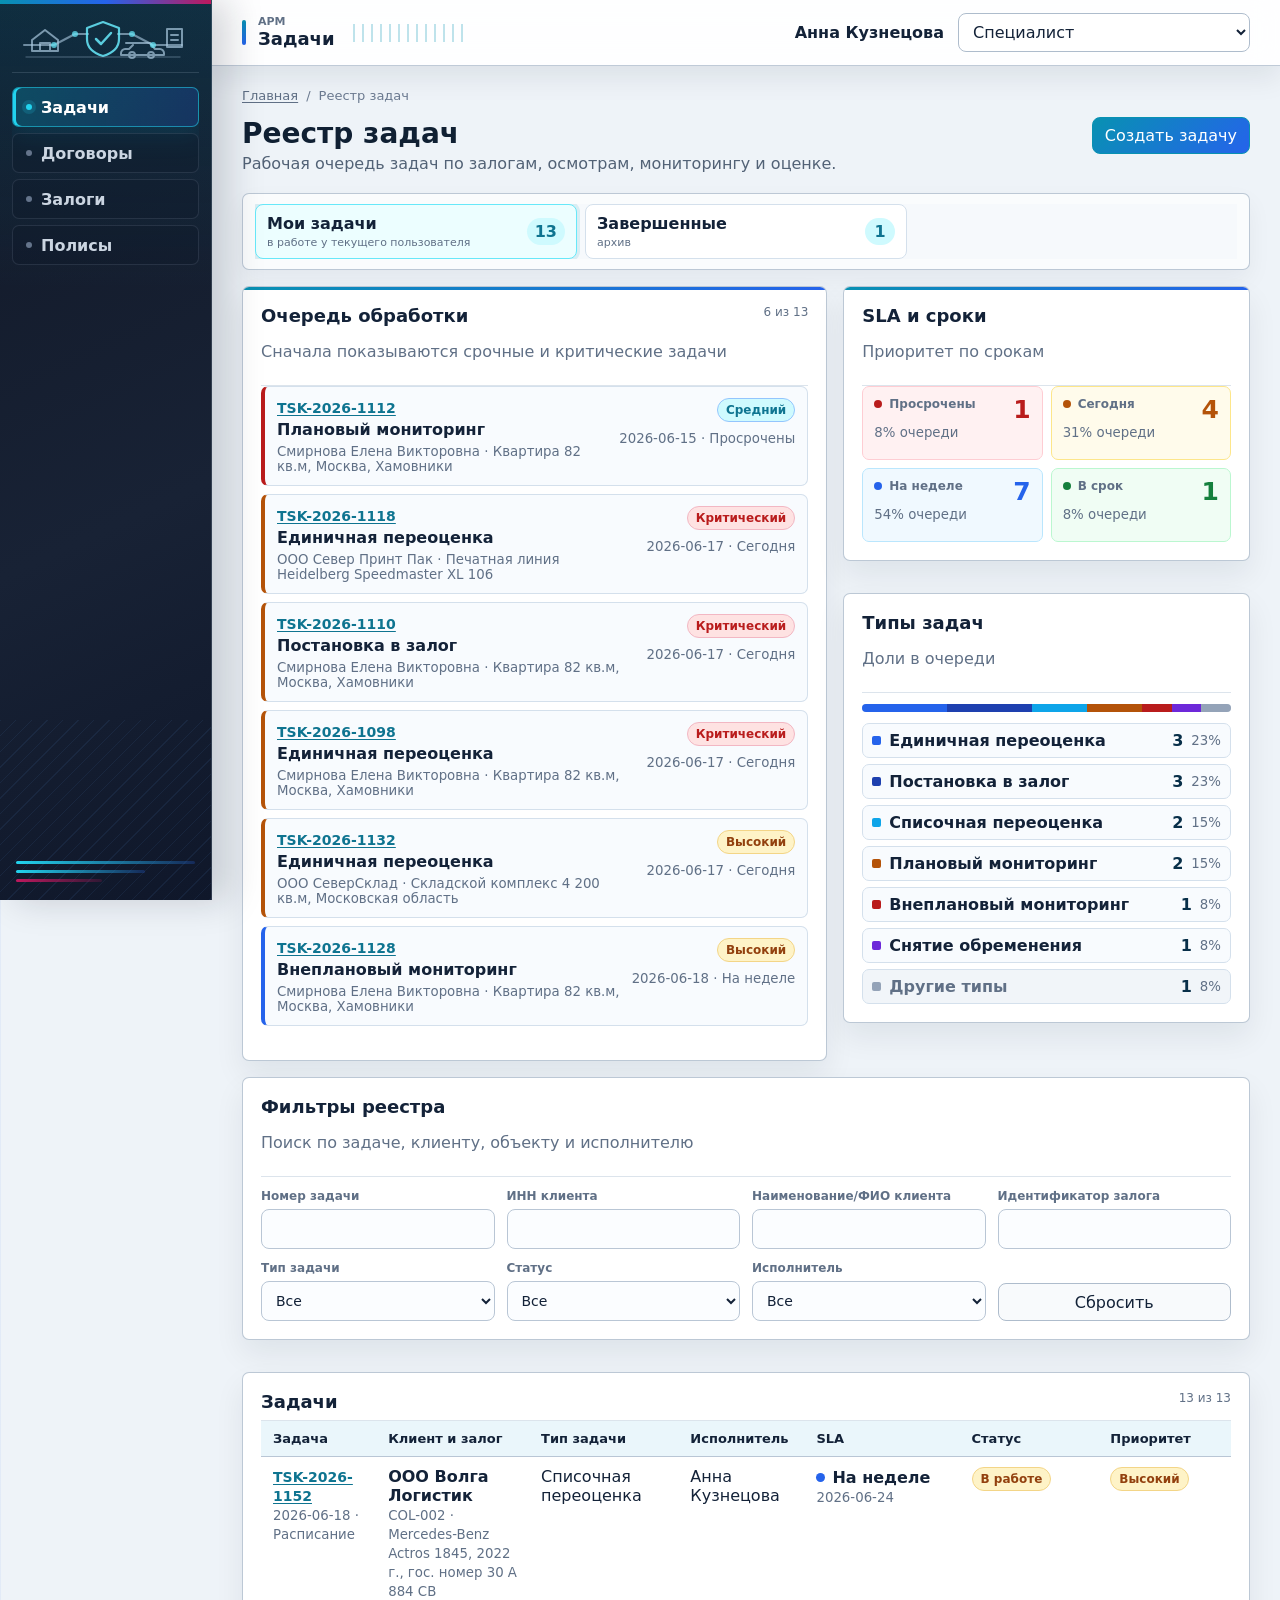
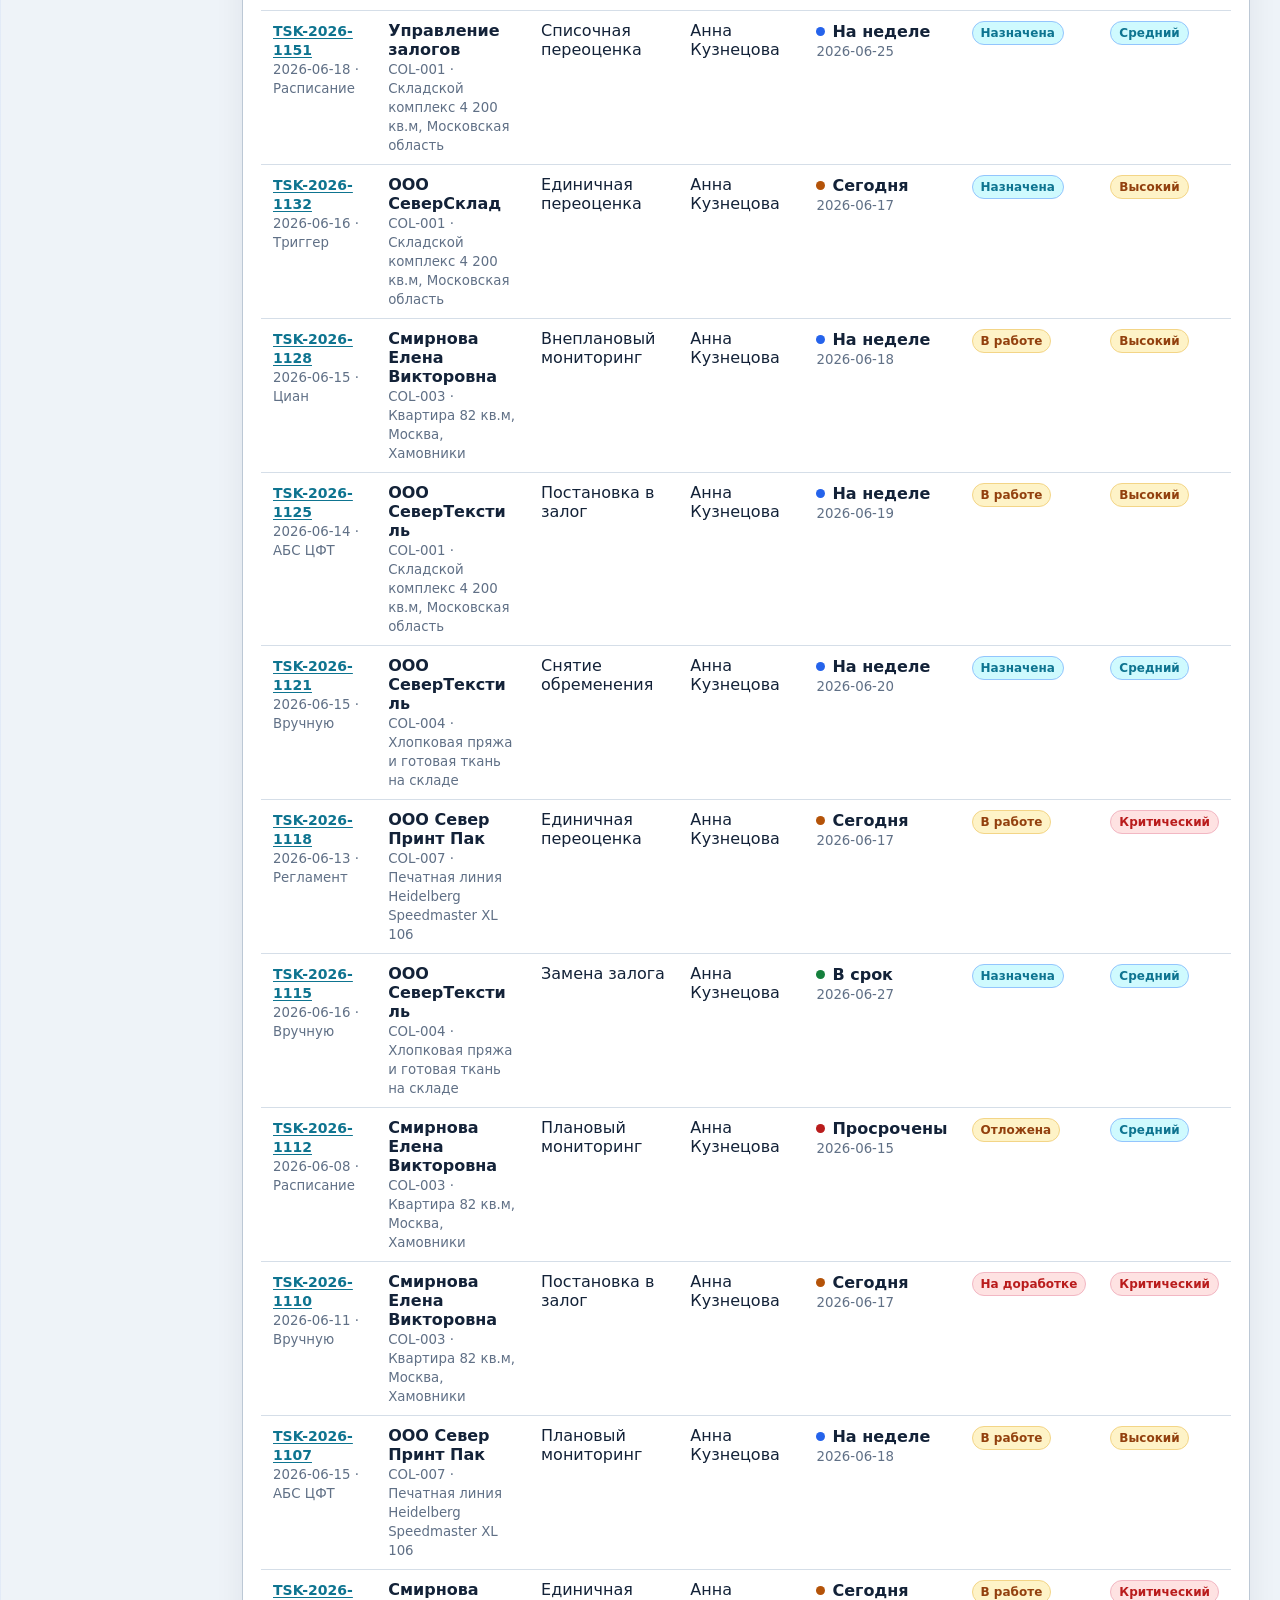
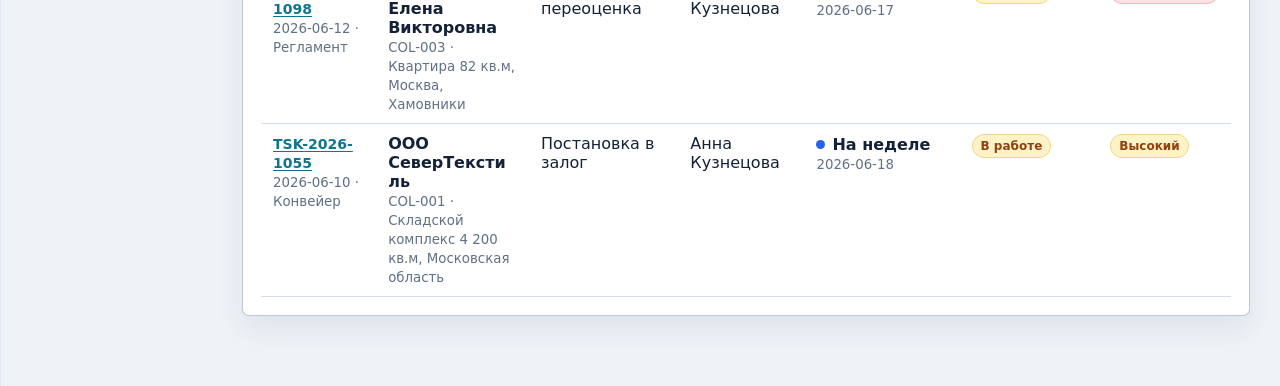
==== Залоговый_модуль/index.html @ 8f619520 "Publish pledge module R prototype" ====
<!doctype html>
<html lang="ru">
  <head>
    <meta charset="UTF-8" />
    <meta name="viewport" content="width=device-width, initial-scale=1.0" />
    <title>Залоговый модуль Р - автономный прототип</title>
    <style>
:root {
  --bg: #f4f7fb;
  --surface: #ffffff;
  --surface-soft: #f8fafc;
  --line: #d9e0e7;
  --line-strong: #b8c2cc;
  --text: #172033;
  --muted: #64748b;
  --blue: #2563eb;
  --blue-soft: #dbeafe;
  --green: #15803d;
  --green-soft: #dcfce7;
  --amber: #b45309;
  --amber-soft: #fef3c7;
  --red: #b91c1c;
  --red-soft: #fee2e2;
  --violet: #6d28d9;
  --cyan: #0ea5e9;
  --shadow: 0 10px 24px rgba(15, 23, 42, 0.08);
  font-family: Inter, ui-sans-serif, system-ui, -apple-system, BlinkMacSystemFont, "Segoe UI", sans-serif;
  color: var(--text);
  background: var(--bg);
}

* {
  box-sizing: border-box;
}

body {
  margin: 0;
  min-width: 320px;
  background: var(--bg);
}

button,
input,
select,
textarea {
  font: inherit;
}

button {
  cursor: pointer;
}

.app-shell {
  min-height: 100vh;
}

.topbar {
  position: sticky;
  top: 0;
  z-index: 20;
  display: grid;
  grid-template-columns: minmax(260px, 320px) minmax(320px, 1fr) auto;
  gap: 20px;
  align-items: center;
  min-height: 68px;
  padding: 10px 28px;
  background: var(--surface);
  border-bottom: 1px solid var(--line);
}

.brand {
  display: flex;
  gap: 12px;
  align-items: center;
  padding: 0;
  color: var(--text);
  text-align: left;
  background: transparent;
  border: 0;
}

.brand-mark {
  display: grid;
  width: 40px;
  height: 40px;
  place-items: center;
  color: #fff;
  background: linear-gradient(135deg, #1d4ed8, #2563eb);
  border-radius: 8px;
  font-weight: 800;
}

.brand strong,
.brand small {
  display: block;
}

.brand small,
.hint,
small {
  color: var(--muted);
}

.quick-search {
  display: grid;
  grid-template-columns: minmax(240px, 1fr) auto;
  gap: 8px;
}

.role-box {
  display: flex;
  gap: 10px;
  align-items: center;
  justify-content: flex-end;
}

.role-user {
  max-width: 220px;
  overflow: hidden;
  color: var(--muted);
  text-overflow: ellipsis;
  white-space: nowrap;
}

.main-nav {
  position: sticky;
  top: 68px;
  z-index: 15;
  display: flex;
  gap: 6px;
  padding: 8px 28px;
  overflow-x: auto;
  background: #eef2f6;
  border-bottom: 1px solid var(--line);
}

.main-nav button,
.tabs button,
.breadcrumbs button,
.login-links button,
.link {
  color: var(--muted);
  background: transparent;
  border: 0;
}

.main-nav button {
  min-height: 36px;
  padding: 0 14px;
  border-radius: 8px;
}

.main-nav button.active,
.tabs button.active {
  color: var(--blue);
  background: var(--blue-soft);
}

.main {
  width: min(100%, 1680px);
  margin: 0 auto;
  padding: 18px 28px 48px;
}

.breadcrumbs {
  display: flex;
  gap: 8px;
  align-items: center;
  margin-bottom: 12px;
  color: var(--muted);
  font-size: 13px;
}

.page-header {
  display: flex;
  gap: 16px;
  align-items: flex-start;
  justify-content: space-between;
  margin-bottom: 18px;
}

.page-header h1 {
  margin: 0 0 4px;
  font-size: 26px;
  letter-spacing: 0;
}

.page-header p {
  max-width: 780px;
  margin: 0;
  color: var(--muted);
}

.header-actions,
.inline-actions,
.row-actions {
  display: flex;
  flex-wrap: wrap;
  gap: 8px;
  align-items: center;
  justify-content: flex-end;
}

.btn {
  min-height: 36px;
  padding: 8px 12px;
  color: var(--text);
  background: var(--surface);
  border: 1px solid var(--line-strong);
  border-radius: 8px;
}

.btn:hover,
.main-nav button:hover,
.tabs button:hover,
button.kpi-card:hover,
.legend-list button:hover,
.bar-row:hover {
  border-color: var(--blue);
  box-shadow: 0 0 0 3px rgba(37, 99, 235, 0.12);
}

.btn-primary {
  color: #fff;
  background: var(--blue);
  border-color: var(--blue);
}

.btn-secondary {
  background: var(--surface-soft);
}

.btn-small {
  min-height: 30px;
  padding: 5px 8px;
  font-size: 13px;
}

input,
select,
textarea {
  width: 100%;
  min-height: 36px;
  padding: 8px 10px;
  color: var(--text);
  background: var(--surface);
  border: 1px solid var(--line-strong);
  border-radius: 8px;
}

textarea {
  min-height: 96px;
  resize: vertical;
}

label {
  display: grid;
  gap: 6px;
  color: var(--muted);
  font-size: 13px;
}

label input,
label select,
label textarea {
  color: var(--text);
  font-size: 14px;
}

.panel,
.login-card,
.object-hero,
.mobile-card,
.print-preview,
.error-state,
.empty-state.large,
.success-state {
  background: var(--surface);
  border: 1px solid var(--line);
  border-radius: 8px;
  box-shadow: var(--shadow);
}

.panel {
  padding: 18px;
  margin-bottom: 16px;
}

.panel h2,
.integration-card h2,
.mobile-card h1,
.print-preview h2 {
  margin: 0 0 12px;
  font-size: 18px;
  letter-spacing: 0;
}

.panel h3 {
  margin: 18px 0 10px;
}

.panel-title,
.card-head,
.modal-head {
  display: flex;
  gap: 12px;
  align-items: flex-start;
  justify-content: space-between;
}

.panel-title h2,
.card-head h2,
.modal-head h2 {
  margin: 0;
}

.tabs {
  display: flex;
  gap: 6px;
  margin-bottom: 16px;
  overflow-x: auto;
}

.tabs.wrap {
  flex-wrap: wrap;
  overflow: visible;
}

.tabs button {
  min-height: 36px;
  padding: 8px 12px;
  white-space: nowrap;
  border: 1px solid var(--line);
  border-radius: 8px;
}

.registry-tabs {
  display: grid;
  grid-template-columns: repeat(3, minmax(0, 1fr));
  gap: 10px;
  margin: 0 0 16px;
}

.registry-tabs button {
  display: grid;
  grid-template-columns: minmax(0, 1fr) auto;
  gap: 3px 10px;
  align-items: center;
  min-height: 64px;
  padding: 12px 14px;
  text-align: left;
  background: var(--surface);
}

.registry-tabs button span {
  color: var(--text);
  font-weight: 700;
}

.registry-tabs button small {
  grid-column: 1;
  overflow: hidden;
  text-overflow: ellipsis;
  white-space: nowrap;
}

.registry-tabs button strong {
  grid-row: 1 / span 2;
  grid-column: 2;
  min-width: 34px;
  padding: 4px 8px;
  color: var(--accent-dark);
  text-align: center;
  background: var(--accent-soft);
  border-radius: 999px;
}

.filter-grid,
.form-grid {
  display: grid;
  grid-template-columns: repeat(4, minmax(160px, 1fr));
  gap: 10px;
}

.kpi-grid {
  display: grid;
  grid-template-columns: repeat(5, minmax(160px, 1fr));
  gap: 12px;
  margin-bottom: 16px;
}

.kpi-card {
  display: grid;
  gap: 6px;
  min-height: 86px;
  padding: 14px;
  text-align: left;
  background: var(--surface);
  border: 1px solid var(--line);
  border-radius: 8px;
}

.kpi-card span {
  color: var(--muted);
}

.kpi-card strong {
  font-size: 20px;
  line-height: 1.2;
  overflow-wrap: anywhere;
  letter-spacing: 0;
}

.kpi-card.info {
  border-left: 4px solid var(--blue);
}

.kpi-card.warn {
  border-left: 4px solid var(--amber);
}

.kpi-card.danger {
  border-left: 4px solid var(--red);
}

.registry-kpi-grid {
  margin-bottom: 16px;
}

.registry-analytics {
  margin-bottom: 16px;
  align-items: start;
}

.registry-analytics.equal-height-analytics {
  align-items: stretch;
}

.registry-analytics.equal-height-analytics .chart-panel {
  height: 100%;
}

.kpi-card.active,
.legend-list button.active,
.bar-row.active {
  border-color: var(--accent, var(--blue));
  background: #eff6ff;
  box-shadow: 0 0 0 3px rgba(37, 99, 235, 0.12);
}

.chart-panel .panel-title {
  margin-bottom: 14px;
}

.analytics-grid,
.grid-2,
.integration-grid {
  display: grid;
  grid-template-columns: repeat(2, minmax(0, 1fr));
  gap: 16px;
}

.integration-grid {
  grid-template-columns: repeat(3, minmax(280px, 1fr));
}

.chart-panel {
  min-height: 280px;
}

.compact-bar-panel,
.compact-donut-panel {
  min-height: 216px;
}

.donut-row {
  display: grid;
  grid-template-columns: 150px 1fr;
  gap: 18px;
  align-items: center;
}

.donut {
  display: grid;
  width: 146px;
  height: 146px;
  place-items: center;
  border-radius: 50%;
}

.donut span {
  display: grid;
  width: 82px;
  height: 82px;
  place-items: center;
  background: var(--surface);
  border-radius: 50%;
  font-weight: 800;
  padding: 6px;
  text-align: center;
  font-size: 13px;
  line-height: 1.15;
}

.legend-list,
.bar-list,
.doc-list,
.check-list,
.photo-wizard,
.mobile-list {
  display: grid;
  gap: 8px;
}

.legend-list button,
.bar-row,
.doc-row,
.photo-step,
.event-line,
.comment {
  display: grid;
  grid-template-columns: auto 1fr auto;
  gap: 10px;
  align-items: center;
  padding: 10px;
  text-align: left;
  background: var(--surface-soft);
  border: 1px solid var(--line);
  border-radius: 8px;
}

.legend-list i {
  width: 10px;
  height: 10px;
  border-radius: 50%;
}

.bar-row {
  grid-template-columns: 150px 1fr 64px;
  width: 100%;
}

.compact-bar-panel .bar-list {
  gap: 5px;
}

.compact-bar-panel .bar-row {
  grid-template-columns: minmax(150px, .85fr) 1fr auto;
  min-height: 30px;
  padding: 5px 8px;
  gap: 8px;
}

.compact-bar-panel .bar-row strong {
  min-width: 112px;
  text-align: right;
  white-space: nowrap;
}

.bar-row div {
  height: 10px;
  overflow: hidden;
  background: #e2e8f0;
  border-radius: 999px;
}

.bar-row i {
  display: block;
  height: 100%;
  background: linear-gradient(90deg, var(--cyan), var(--blue));
  border-radius: 999px;
}

.compact-donut-panel .panel-title {
  margin-bottom: 10px;
}

.compact-donut-panel .donut-row {
  grid-template-columns: 112px 1fr;
  gap: 14px;
}

.compact-donut-panel .donut {
  width: 108px;
  height: 108px;
}

.compact-donut-panel .donut span {
  width: 62px;
  height: 62px;
  font-size: 12px;
}

.compact-donut-panel .legend-list {
  grid-template-columns: repeat(2, minmax(0, 1fr));
  gap: 6px;
}

.compact-donut-panel .legend-list button {
  min-height: 32px;
  padding: 6px 8px;
  gap: 6px;
}

.compact-donut-panel .legend-list span {
  min-width: 0;
  line-height: 1.15;
}

.compact-donut-panel .legend-list strong {
  white-space: nowrap;
}

.collateral-control-panel {
  min-height: 280px;
}

.collateral-control-grid {
  display: grid;
  gap: 8px;
}

.collateral-control-head,
.collateral-control-row {
  display: grid;
  grid-template-columns: minmax(154px, .95fr) minmax(128px, .8fr) minmax(224px, 1.35fr);
  gap: 10px;
  align-items: center;
}

.collateral-control-head {
  padding: 0 10px;
  color: var(--muted);
  font-size: 11px;
  font-weight: 700;
}

.collateral-control-head span {
  min-width: 0;
  overflow-wrap: anywhere;
}

.collateral-control-row {
  width: 100%;
  min-height: 56px;
  padding: 8px 10px;
  color: var(--text);
  text-align: left;
  background: var(--surface-soft);
  border: 1px solid var(--line);
  border-radius: 8px;
}

.collateral-control-row:hover,
.collateral-control-row.active {
  border-color: var(--cyan);
  box-shadow: 0 0 0 3px rgba(8, 145, 178, 0.12);
}

.collateral-control-row.active {
  background: #ecfeff;
}

.collateral-control-type,
.collateral-control-value {
  display: grid;
  min-width: 0;
  gap: 3px;
}

.collateral-control-type strong,
.collateral-control-value strong {
  overflow-wrap: anywhere;
}

.collateral-control-type small,
.collateral-control-metric small {
  color: var(--muted);
  font-size: 11px;
}

.collateral-control-signals {
  display: grid;
  min-width: 0;
  grid-template-columns: repeat(4, minmax(46px, 1fr));
  gap: 6px;
}

.collateral-control-bar {
  height: 8px;
  overflow: hidden;
  background: #e2e8f0;
  border-radius: 999px;
}

.collateral-control-bar i {
  display: block;
  height: 100%;
  background: linear-gradient(90deg, var(--cyan), var(--blue));
  border-radius: 999px;
}

.collateral-control-row.warning .collateral-control-bar i {
  background: linear-gradient(90deg, var(--amber), var(--cyan));
}

.collateral-control-row.danger .collateral-control-bar i {
  background: linear-gradient(90deg, var(--red), var(--amber));
}

.collateral-control-metric {
  display: grid;
  min-height: 38px;
  align-content: center;
  justify-items: center;
  padding: 4px;
  background: #f8fafc;
  border: 1px solid #e2e8f0;
  border-radius: 7px;
}

.collateral-control-metric strong {
  font-size: 16px;
  line-height: 1;
}

.collateral-control-metric.ok strong {
  color: var(--green);
}

.collateral-control-metric.warning {
  background: #fff7ed;
  border-color: #fed7aa;
}

.collateral-control-metric.warning strong {
  color: #b45309;
}

.collateral-control-metric.danger {
  background: #fef2f2;
  border-color: #fecaca;
}

.collateral-control-metric.danger strong {
  color: var(--red);
}

@media (max-width: 760px) {
  .collateral-control-head {
    display: none;
  }

  .collateral-control-row {
    grid-template-columns: 1fr;
  }

  .collateral-control-signals {
    grid-template-columns: repeat(2, minmax(0, 1fr));
  }
}

.table-panel {
  overflow-x: auto;
}

.table-panel:focus {
  outline: none;
}

.table-panel:focus-visible {
  box-shadow: 0 0 0 3px rgba(37, 99, 235, 0.18), var(--shadow);
}

table {
  width: 100%;
  min-width: 900px;
  border-collapse: collapse;
}

th,
td {
  padding: 10px 12px;
  text-align: left;
  vertical-align: top;
  border-bottom: 1px solid var(--line);
}

th {
  position: sticky;
  top: 0;
  z-index: 1;
  color: #334155;
  font-size: 13px;
  background: #f1f5f9;
}

tfoot td {
  font-weight: 700;
  background: #f8fafc;
}

.contract-analytics-grid {
  display: grid;
  grid-template-columns: repeat(4, minmax(0, 1fr));
  gap: 12px;
  align-items: stretch;
  margin-bottom: 16px;
}

.contract-analytics-grid .chart-panel {
  min-height: 244px;
  margin-bottom: 0;
}

.contract-analytics-grid .panel-title {
  margin-bottom: 10px;
}

.contract-analytics-grid .panel-title h2 {
  font-size: 16px;
}

.contract-analytics-grid .panel-title .hint {
  margin-top: 3px;
  font-size: 12px;
  line-height: 1.25;
}


.contract-analytics-grid .compact-donut-panel {
  display: grid;
  align-content: start;
}

.contract-analytics-grid .compact-donut-panel .donut-row {
  grid-template-columns: 1fr;
  gap: 8px;
  align-items: start;
}

.contract-analytics-grid .compact-donut-panel .donut {
  width: 116px;
  height: 116px;
  margin: 0 auto 2px;
}

.contract-analytics-grid .compact-donut-panel .donut span {
  width: 70px;
  height: 70px;
  padding: 4px;
  font-size: 18px;
  line-height: 1;
}

.contract-analytics-grid .compact-donut-panel .legend-list {
  grid-template-columns: 1fr;
  gap: 5px;
}

.contract-analytics-grid .compact-donut-panel .legend-list button {
  grid-template-columns: 12px minmax(0, 1fr) auto;
  min-height: 30px;
  padding: 5px 7px;
}

.contract-analytics-grid .compact-donut-panel .legend-list span {
  overflow-wrap: anywhere;
  font-size: 12px;
  line-height: 1.15;
}

.contract-analytics-grid .compact-donut-panel .legend-list strong {
  min-width: 18px;
  text-align: right;
  font-size: 12px;
}

.contract-ltv-panel {
  display: grid;
  align-content: start;
}

.ltv-risk-list {
  display: grid;
  gap: 7px;
}

.ltv-risk-row {
  display: grid;
  grid-template-columns: minmax(120px, 1fr) minmax(80px, .85fr) auto;
  gap: 8px;
  align-items: center;
  width: 100%;
  min-height: 36px;
  padding: 7px 8px;
  color: var(--text);
  text-align: left;
  background: #f8fafc;
  border: 1px solid var(--line);
  border-radius: 8px;
}

.ltv-risk-row:hover,
.ltv-risk-row.active {
  border-color: var(--blue);
  box-shadow: 0 0 0 3px rgba(37, 99, 235, 0.12);
}

.ltv-risk-row.active {
  background: #eff6ff;
}

.ltv-risk-row span {
  min-width: 0;
  font-size: 12px;
  font-weight: 700;
  line-height: 1.2;
}

.ltv-risk-row div {
  height: 8px;
  overflow: hidden;
  background: #e2e8f0;
  border-radius: 999px;
}

.ltv-risk-row i {
  display: block;
  height: 100%;
  border-radius: 999px;
}

.ltv-risk-row strong {
  min-width: 24px;
  text-align: right;
}

@media (max-width: 1320px) {
  .contract-analytics-grid {
    grid-template-columns: repeat(2, minmax(0, 1fr));
  }
}

@media (max-width: 760px) {
  .contract-analytics-grid {
    grid-template-columns: 1fr;
  }
}

.contracts-table {
  min-width: 1320px;
  table-layout: fixed;
}

.contracts-table th,
.contracts-table td {
  padding: 8px 9px;
  font-size: 13px;
}

.contracts-table th:nth-child(1),
.contracts-table td:nth-child(1) {
  width: 108px;
}

.contracts-table th:nth-child(2),
.contracts-table td:nth-child(2) {
  width: 130px;
}

.contracts-table th:nth-child(3),
.contracts-table td:nth-child(3) {
  width: 106px;
}

.contracts-table th:nth-child(4),
.contracts-table td:nth-child(4) {
  width: 150px;
}

.contracts-table th:nth-child(8),
.contracts-table td:nth-child(8),
.contracts-table th:nth-child(10),
.contracts-table td:nth-child(10) {
  width: 92px;
}

.contracts-table th:nth-child(9),
.contracts-table td:nth-child(9),
.contracts-table th:nth-child(11),
.contracts-table td:nth-child(11),
.contracts-table th:nth-child(12),
.contracts-table td:nth-child(12) {
  width: 108px;
}

.contracts-table tfoot td {
  background: #eff6ff;
  border-top: 2px solid var(--blue);
}

.contracts-total-row td {
  vertical-align: middle;
}

.contracts-total-note {
  display: inline-flex;
  padding: 6px 10px;
  color: #2563eb;
  background: var(--blue-soft);
  border-radius: 8px;
}

.sort-head {
  padding: 0;
  color: #334155;
  background: transparent;
  border: 0;
  font-weight: 700;
}

.link {
  padding: 0;
  color: var(--blue);
  text-align: left;
  text-decoration: underline;
  text-underline-offset: 2px;
}

.registry-object-link {
  font-size: 14px;
  font-weight: 800;
}

.badge {
  display: inline-flex;
  align-items: center;
  min-height: 24px;
  padding: 3px 8px;
  border: 1px solid transparent;
  border-radius: 999px;
  font-size: 12px;
  font-weight: 700;
  white-space: nowrap;
}

.badge-ok {
  color: var(--green);
  background: var(--green-soft);
  border-color: #86efac;
}

.badge-warn {
  color: var(--amber);
  background: var(--amber-soft);
  border-color: #facc15;
}

.badge-danger {
  color: var(--red);
  background: var(--red-soft);
  border-color: #fca5a5;
}

.badge-info {
  color: var(--blue);
  background: var(--blue-soft);
  border-color: #93c5fd;
}

.badge-neutral {
  color: #475569;
  background: #e2e8f0;
  border-color: #cbd5e1;
}

.object-hero {
  display: grid;
  grid-template-columns: minmax(320px, 1fr) minmax(360px, 0.9fr);
  gap: 18px;
  align-items: center;
  padding: 18px;
  margin-bottom: 16px;
}

.object-hero h2 {
  margin: 4px 0 8px;
  font-size: 22px;
  letter-spacing: 0;
}

.object-hero p {
  margin: 0;
  color: var(--muted);
}

.eyebrow {
  color: var(--muted);
  font-size: 12px;
  font-weight: 800;
  letter-spacing: 0.04em;
  text-transform: uppercase;
}

.hero-metrics {
  display: grid;
  grid-template-columns: repeat(3, minmax(0, 1fr));
  gap: 10px;
}

.hero-metrics div,
.score-card {
  display: grid;
  gap: 4px;
  padding: 12px;
  background: var(--surface-soft);
  border: 1px solid var(--line);
  border-radius: 8px;
}

.hero-metrics span,
.score-card span {
  color: var(--muted);
  font-size: 12px;
}

.hero-metrics strong,
.score-card strong {
  font-size: 17px;
}

.task-main-info-panel .panel-title {
  margin-bottom: 10px;
}

.task-card-compact {
  display: grid;
  gap: 12px;
}

.task-card-compact .panel {
  padding: 12px;
  margin-bottom: 0;
}

.task-card-compact .panel h2 {
  margin-bottom: 8px;
  font-size: 17px;
}

.task-card-compact .panel-title {
  gap: 10px;
}

.task-card-compact .info-grid {
  gap: 8px;
}

.task-card-compact .info-grid div {
  min-height: 44px;
  padding: 8px 9px;
}

.task-detail-layout {
  display: grid;
  grid-template-columns: minmax(0, 1fr) minmax(330px, 360px);
  gap: 12px;
  align-items: start;
}

.task-card-revaluation .task-detail-layout,
.task-card-inspection .task-detail-layout {
  grid-template-columns: minmax(0, 1fr) minmax(330px, 360px);
}

.task-detail-main,
.task-detail-sidebar {
  display: grid;
  gap: 10px;
  align-content: start;
}

.task-detail-sidebar {
  padding: 10px;
  background: #f1f5f9;
  border: 1px solid #d6e1ec;
  border-radius: 10px;
}

.task-detail-main > section,
.task-detail-sidebar > section {
  min-width: 0;
}

.task-detail-main .grid-2,
.task-detail-main .monitoring-task-layout,
.task-detail-main .revaluation-layout {
  gap: 10px;
  margin-bottom: 0;
}

.task-detail-main .grid-2 > .panel,
.task-detail-main .monitoring-task-layout .panel,
.task-detail-main .revaluation-layout .panel {
  margin-bottom: 0;
}

.task-detail-main .task-collateral-description .info-grid {
  grid-template-columns: repeat(3, minmax(0, 1fr));
}

.task-detail-sidebar .info-grid {
  grid-template-columns: 1fr;
}

.task-detail-sidebar .panel {
  background: #fff;
  border-color: #d6e1ec;
  box-shadow: none;
}

.task-card-revaluation .task-detail-sidebar .panel,
.task-card-inspection .task-detail-sidebar .panel {
  padding: 12px;
}

.task-card-revaluation .task-detail-sidebar .info-grid,
.task-card-inspection .task-detail-sidebar .info-grid {
  gap: 8px;
}

.task-card-revaluation .task-detail-sidebar .info-grid div,
.task-card-inspection .task-detail-sidebar .info-grid div {
  min-height: 48px;
  padding: 8px 9px;
}

.task-main-metrics {
  grid-template-columns: repeat(6, minmax(120px, 1fr));
  gap: 7px;
}

.task-main-info-panel .hero-metrics div {
  min-height: 54px;
  padding: 8px 9px;
}

.task-main-result {
  margin: 8px 0 0;
  color: var(--muted);
  line-height: 1.45;
}

.task-specific-form {
  display: grid;
  gap: 10px;
}

.task-two-columns {
  display: grid;
  grid-template-columns: repeat(2, minmax(0, 1fr));
  gap: 14px;
  align-items: start;
}

.inspection-task-grid {
  display: grid;
  grid-template-columns: 1fr;
  gap: 10px;
  align-items: start;
}

.inspection-primary-column,
.inspection-secondary-column {
  display: grid;
  gap: 10px;
  min-width: 0;
  align-content: start;
}

.revaluation-columns {
  display: grid;
  grid-template-columns: 1fr;
  gap: 10px;
  align-items: start;
}

.revaluation-column {
  display: grid;
  gap: 10px;
  min-width: 0;
  align-content: start;
}

.revaluation-column .collateral-tab-view {
  gap: 12px;
}

.revaluation-column .tab-summary-card {
  grid-template-columns: 1fr;
}

.revaluation-column .external-summary-meta {
  min-width: 0;
  grid-template-columns: repeat(2, minmax(0, 1fr));
}

.task-form-panel {
  min-width: 0;
}

.task-form-grid {
  display: grid;
  grid-template-columns: repeat(3, minmax(150px, 1fr));
  gap: 8px;
}

.task-form-grid.compact {
  grid-template-columns: repeat(3, minmax(150px, 1fr));
}

.task-field {
  min-width: 0;
  color: var(--muted);
  font-size: 12px;
  font-weight: 600;
}

.task-field.wide {
  grid-column: 1 / -1;
}

.task-field.full-span {
  grid-column: 1 / -1;
}

.task-field input,
.task-field select,
.task-field textarea {
  margin-top: 4px;
  font-size: 13px;
}

.task-field textarea {
  min-height: 86px;
}

.inspection-checklist-grid,
.risk-factor-grid {
  display: grid;
  grid-template-columns: 1fr;
  gap: 12px;
}

.inspection-checklist-group,
.risk-factor-group {
  display: grid;
  gap: 8px;
  padding: 12px;
  background: #f8fafc;
  border: 1px solid #d9e0e7;
  border-radius: 8px;
}

.inspection-checklist-group h3,
.risk-factor-group h3 {
  margin: 0;
  color: var(--text);
  font-size: 14px;
}

.inspection-factor-group-head {
  display: flex;
  gap: 10px;
  align-items: flex-start;
  justify-content: space-between;
}

.inspection-factor-group-head div {
  display: grid;
  min-width: 72px;
  padding: 6px 8px;
  text-align: right;
  background: #eff6ff;
  border: 1px solid #bfdbfe;
  border-radius: 7px;
}

.inspection-factor-group-head .risk-group-metrics {
  display: flex;
  gap: 8px;
  min-width: 0;
  padding: 0;
  background: transparent;
  border: 0;
}

.inspection-factor-group-head .risk-group-metrics div {
  min-width: 78px;
}

.inspection-factor-group-head span {
  color: var(--muted);
  font-size: 11px;
  font-weight: 650;
}

.inspection-factor-group-head strong {
  color: var(--accent-dark);
  font-size: 16px;
}

.inspection-checklist-items,
.risk-factor-items {
  display: grid;
  grid-template-columns: repeat(2, minmax(0, 1fr));
  gap: 8px;
}

.inspection-check-row {
  display: grid;
  grid-template-columns: minmax(0, 1fr) 74px;
  grid-template-areas:
    "factor score"
    "control control";
  gap: 8px;
  align-items: start;
  min-width: 0;
  padding: 8px;
  background: #ffffff;
  border: 1px solid #d9e0e7;
  border-radius: 8px;
}

.inspection-check-row span {
  color: var(--text);
  font-size: 13px;
  font-weight: 650;
}

.inspection-check-row select,
.inspection-check-row input {
  grid-area: control;
  width: 100%;
  min-width: 0;
  min-height: 34px;
  font-size: 13px;
}

.inspection-factor-name {
  grid-area: factor;
  display: grid;
  gap: 2px;
  min-width: 0;
}

.inspection-factor-name strong {
  color: var(--text);
  font-size: 13px;
  line-height: 1.25;
}

.inspection-factor-name span {
  color: var(--muted);
  font-size: 10px;
  font-weight: 700;
}

.inspection-factor-score {
  grid-area: score;
  display: grid;
  gap: 1px;
  justify-items: end;
  padding: 6px 7px;
  background: #f8fafc;
  border: 1px solid #d9e0e7;
  border-radius: 7px;
}

.inspection-factor-score strong {
  color: var(--accent-dark);
  font-size: 16px;
  line-height: 1;
}

.inspection-factor-score span {
  color: var(--muted);
  font-size: 10px;
  font-weight: 650;
}

.method-table-wrap {
  margin-top: 10px;
  overflow-x: auto;
  border: 1px solid var(--line);
  border-radius: 8px;
}

.method-table {
  width: 100%;
  min-width: 0;
  table-layout: fixed;
}

.method-table th:first-child,
.method-table td:first-child {
  width: 150px;
  background: #f8fafc;
  font-weight: 700;
}

.method-table input {
  min-width: 0;
  min-height: 34px;
  font-size: 13px;
}

.risk-assessment-panel .panel-title,
.valuation-value-panel .panel-title {
  align-items: flex-start;
}

.risk-factor-group label {
  display: grid;
  gap: 5px;
  color: var(--muted);
  font-size: 12px;
  font-weight: 650;
}

.risk-factor-group select {
  font-size: 13px;
}

.valuation-risk-summary {
  display: grid;
  grid-template-columns: repeat(3, minmax(160px, 1fr));
  gap: 10px;
  margin-bottom: 12px;
}

.valuation-risk-summary div {
  min-height: 58px;
  padding: 10px 12px;
  background: #f8fafc;
  border: 1px solid #d9e0e7;
  border-radius: 8px;
}

.valuation-risk-summary span {
  display: block;
  margin-bottom: 5px;
  color: var(--muted);
  font-size: 12px;
}

.valuation-risk-summary strong {
  color: var(--text);
  font-size: 15px;
}

.valuation-formula-grid {
  display: grid;
  grid-template-columns: repeat(3, minmax(160px, 1fr));
  gap: 10px;
  margin-bottom: 12px;
}

.valuation-formula-grid div {
  min-height: 64px;
  padding: 10px 12px;
  background: #fffaf0;
  border: 1px solid #f3d587;
  border-radius: 8px;
}

.valuation-formula-grid span {
  display: block;
  margin-bottom: 5px;
  color: var(--muted);
  font-size: 12px;
}

.valuation-formula-grid strong {
  color: var(--text);
  font-size: 16px;
}

.info-grid {
  display: grid;
  grid-template-columns: repeat(2, minmax(0, 1fr));
  gap: 10px;
  margin: 0;
}

.info-grid div {
  min-height: 58px;
  padding: 10px;
  background: var(--surface-soft);
  border: 1px solid var(--line);
  border-radius: 8px;
}

.info-grid dt {
  margin-bottom: 4px;
  color: var(--muted);
  font-size: 12px;
}

.info-grid dd {
  margin: 0;
  overflow-wrap: anywhere;
  font-weight: 650;
}

.risk-panel {
  display: grid;
  grid-template-columns: repeat(4, minmax(140px, 1fr));
  gap: 10px;
  margin-bottom: 12px;
}

.risk-item {
  display: grid;
  min-height: 76px;
  padding: 10px;
  text-align: left;
  background: var(--surface-soft);
  border: 1px solid var(--line);
  border-radius: 8px;
}

.risk-item.ok {
  border-left: 4px solid var(--green);
}

.risk-item.warn {
  border-left: 4px solid var(--amber);
}

.risk-item.critical {
  border-left: 4px solid var(--red);
}

.doc-row {
  grid-template-columns: minmax(220px, 1fr) auto auto;
}

.doc-row span,
.event-line small,
.comment span,
.photo-step span {
  display: block;
  color: var(--muted);
  font-size: 12px;
}

.photo-grid {
  display: grid;
  grid-template-columns: repeat(4, minmax(100px, 1fr));
  gap: 8px;
  margin-top: 12px;
}

.photo-tile {
  display: grid;
  min-height: 90px;
  align-content: center;
  gap: 6px;
  padding: 12px;
  background: #eef2f6;
  border: 1px dashed var(--line-strong);
  border-radius: 8px;
}

.photo-tile.done {
  background: var(--green-soft);
  border-style: solid;
}

.collateral-photo-panel {
  min-width: 0;
}

.collateral-photo-list {
  display: grid;
  gap: 8px;
}

.collateral-photo-row {
  display: grid;
  grid-template-columns: 42px minmax(0, 1fr) auto;
  gap: 10px;
  align-items: center;
  padding: 10px;
  background: var(--surface-soft);
  border: 1px solid var(--line);
  border-radius: 8px;
}

.collateral-photo-row.done {
  background: var(--green-soft);
  border-color: rgba(21, 128, 61, 0.35);
}

.collateral-photo-row.missing {
  border-style: dashed;
}

.collateral-photo-row span {
  display: block;
  margin-top: 2px;
  color: var(--muted);
  font-size: 12px;
}

.photo-shot-icon {
  display: grid;
  width: 34px;
  height: 34px;
  place-items: center;
  color: var(--muted);
  background: #fff;
  border: 1px solid var(--line);
  border-radius: 8px;
  font-size: 11px;
  font-weight: 800;
}

.collateral-photo-row.done .photo-shot-icon {
  color: var(--green);
  border-color: rgba(21, 128, 61, 0.45);
}

.collateral-photo-actions {
  display: flex;
  gap: 8px;
  align-items: center;
  justify-content: flex-end;
}

.mobile-inspection-results-panel {
  min-width: 0;
}

.mobile-inspection-results {
  display: grid;
  gap: 10px;
}

.mobile-result-card {
  display: grid;
  gap: 10px;
  padding: 12px;
  background: #f8fafc;
  border: 1px solid #d9e0e7;
  border-radius: 8px;
}

.mobile-result-head {
  display: grid;
  grid-template-columns: minmax(0, 1fr) auto;
  gap: 12px;
  align-items: start;
}

.mobile-result-head strong,
.mobile-result-head span {
  display: block;
}

.mobile-result-head span {
  margin-top: 3px;
  color: var(--muted);
  font-size: 12px;
}

.mobile-result-meta {
  display: grid;
  grid-template-columns: repeat(3, minmax(0, 1fr));
  gap: 8px;
}

.mobile-result-meta div {
  min-width: 0;
  padding: 8px;
  background: #fff;
  border: 1px solid var(--line);
  border-radius: 8px;
}

.mobile-result-meta span,
.mobile-photo-chip {
  color: var(--muted);
  font-size: 12px;
}

.mobile-result-meta strong {
  display: block;
  margin-top: 3px;
  overflow-wrap: anywhere;
}

.mobile-result-photos {
  display: flex;
  flex-wrap: wrap;
  gap: 6px;
}

.mobile-photo-chip {
  padding: 5px 8px;
  background: #fff;
  border: 1px dashed var(--line-strong);
  border-radius: 999px;
}

.mobile-photo-chip.done {
  color: var(--green);
  background: var(--green-soft);
  border-style: solid;
  border-color: rgba(21, 128, 61, 0.35);
}

.file-button {
  cursor: pointer;
}

.file-button input {
  display: none;
}

.check-list label {
  display: flex;
  flex-direction: row;
  gap: 8px;
  align-items: center;
  padding: 10px;
  color: var(--text);
  background: var(--surface-soft);
  border: 1px solid var(--line);
  border-radius: 8px;
}

.check-list input {
  width: 18px;
  min-height: 18px;
}

.timeline {
  display: flex;
  flex-wrap: wrap;
  gap: 8px;
  margin-bottom: 14px;
}

.timeline span {
  padding: 8px 10px;
  background: var(--blue-soft);
  border: 1px solid #93c5fd;
  border-radius: 999px;
  color: var(--blue);
  font-weight: 700;
}

.stepper {
  display: flex;
  flex-wrap: wrap;
  gap: 8px;
  margin-bottom: 16px;
}

.stepper span {
  padding: 8px 10px;
  background: var(--surface);
  border: 1px solid var(--line);
  border-radius: 8px;
}

.stepper .done {
  color: var(--green);
  background: var(--green-soft);
}

.stepper .active {
  color: var(--blue);
  background: var(--blue-soft);
}

.integration-card {
  display: grid;
  gap: 12px;
  padding: 18px;
  background: var(--surface);
  border: 1px solid var(--line);
  border-radius: 8px;
  box-shadow: var(--shadow);
}

.modal-backdrop {
  position: fixed;
  inset: 0;
  z-index: 50;
  display: grid;
  place-items: center;
  padding: 20px;
  background: rgba(15, 23, 42, 0.42);
}

.modal {
  width: min(520px, 100%);
  max-height: 86vh;
  padding: 18px;
  overflow: auto;
  background: var(--surface);
  border-radius: 8px;
  box-shadow: 0 24px 80px rgba(15, 23, 42, 0.24);
}

.modal.wide {
  width: min(920px, 100%);
}

.toast-stack {
  position: fixed;
  right: 22px;
  bottom: 22px;
  z-index: 60;
  display: grid;
  gap: 10px;
  width: min(360px, calc(100vw - 32px));
}

.toast {
  display: grid;
  gap: 4px;
  padding: 12px 14px;
  background: var(--surface);
  border: 1px solid var(--line);
  border-left: 4px solid var(--green);
  border-radius: 8px;
  box-shadow: var(--shadow);
}

.toast.warn {
  border-left-color: var(--amber);
}

.toast.danger {
  border-left-color: var(--red);
}

.toast span {
  color: var(--muted);
  font-size: 13px;
}

.empty-state,
.error-state,
.success-state {
  display: grid;
  place-items: center;
  gap: 8px;
  min-height: 190px;
  padding: 28px;
  text-align: center;
}

.empty-state h2,
.empty-state h1,
.error-state h2,
.success-state h1 {
  margin: 0;
}

.empty-state p,
.error-state p,
.success-state p {
  max-width: 620px;
  margin: 0;
  color: var(--muted);
}

.skeleton-grid {
  display: grid;
  grid-template-columns: repeat(3, 1fr);
  gap: 12px;
}

.skeleton {
  min-height: 110px;
  overflow: hidden;
  background: linear-gradient(90deg, #e2e8f0, #f8fafc, #e2e8f0);
  background-size: 200% 100%;
  border-radius: 8px;
  animation: shimmer 1.2s infinite;
}

.skeleton.wide {
  grid-column: 1 / -1;
  min-height: 340px;
}

@keyframes shimmer {
  0% { background-position: 200% 0; }
  100% { background-position: -200% 0; }
}

.login-card {
  display: grid;
  gap: 14px;
  width: min(520px, 100%);
  margin: 80px auto;
  padding: 24px;
}

.login-card h1 {
  margin: 4px 0 8px;
}

.login-links {
  display: flex;
  gap: 12px;
  justify-content: space-between;
}

.upload-zone {
  border-style: dashed;
}

.print-preview {
  min-height: 520px;
  padding: 28px;
  background: #fff;
}

.preview-box {
  display: grid;
  min-height: 220px;
  place-items: center;
  margin-top: 24px;
  color: var(--muted);
  background: var(--surface-soft);
  border: 1px dashed var(--line-strong);
  border-radius: 8px;
}

.mobile-main {
  display: grid;
  min-height: calc(100vh - 68px);
  place-items: start center;
  padding: 18px;
}

.mobile-app-shell {
  display: grid;
  grid-template-rows: auto minmax(0, 1fr);
  height: 100vh;
  min-height: 100vh;
  max-height: 100vh;
  overflow: hidden;
  background:
    radial-gradient(circle at 50% 18%, rgba(14, 116, 144, 0.14), transparent 34%),
    linear-gradient(180deg, #e8eef5 0%, #dfe7ef 100%);
}

.mobile-prototype-toolbar {
  position: fixed;
  top: 14px;
  right: 16px;
  z-index: 60;
  display: flex;
  justify-content: flex-end;
  max-width: calc(100vw - 32px);
  padding: 0;
}

.mobile-prototype-toolbar .role-box {
  width: min(390px, calc(100vw - 32px));
  box-sizing: border-box;
  padding: 8px;
  background: rgba(255, 255, 255, 0.78);
  border: 1px solid rgba(174, 188, 204, 0.82);
  border-radius: 12px;
  box-shadow: 0 12px 28px rgba(17, 24, 39, 0.10);
  backdrop-filter: blur(10px);
  justify-content: flex-end;
}

.mobile-prototype-toolbar .role-box select {
  min-width: 170px;
}

@media (max-width: 520px) {
  .mobile-prototype-toolbar {
    top: 10px;
    right: 10px;
    max-width: calc(100vw - 20px);
  }

  .mobile-prototype-toolbar .role-box {
    width: auto;
    max-width: calc(100vw - 20px);
  }

  .mobile-prototype-toolbar .role-user {
    display: none;
  }

  .mobile-prototype-toolbar .role-box select {
    width: min(250px, calc(100vw - 38px));
    min-width: 0;
  }
}

.mobile-app-shell .mobile-main {
  width: 100%;
  min-height: 0;
  overflow: hidden;
  padding: 86px 16px 22px;
  place-items: center;
  box-sizing: border-box;
}

.mobile-app-shell .mobile-wrap {
  width: min(390px, calc(100vw - 32px), calc((100vh - 128px) * 390 / 844));
  height: min(844px, calc(100vh - 128px), calc((100vw - 32px) * 844 / 390));
  min-height: 0;
  max-width: 390px;
  max-height: calc(100vh - 128px);
  aspect-ratio: 390 / 844;
  overflow-y: auto;
  box-sizing: border-box;
}

.mobile-wrap {
  width: min(430px, 100%);
  min-height: 720px;
  overflow: hidden;
  background: #0f172a;
  border: 10px solid #111827;
  border-radius: 28px;
  box-shadow: 0 20px 60px rgba(15, 23, 42, 0.28);
}

.mobile-header {
  display: flex;
  gap: 10px;
  align-items: center;
  justify-content: space-between;
  padding: 14px;
  color: #fff;
  background: #1f2937;
}

.mobile-app-shell .mobile-header h1 {
  margin: 0;
  font-size: 26px;
  line-height: 1.15;
  white-space: nowrap;
}

.mobile-header button {
  color: #fff;
  background: transparent;
  border: 0;
}

.mobile-list,
.mobile-card.detail,
.photo-wizard,
.mobile-actions {
  margin: 12px;
}

.mobile-card {
  display: grid;
  gap: 8px;
  width: calc(100% - 24px);
  margin: 12px;
  padding: 14px;
  color: var(--text);
  text-align: left;
}

.mobile-card.detail {
  width: auto;
}

.mobile-card p {
  margin: 0;
  color: var(--muted);
}

.mobile-card-meta {
  display: flex;
  gap: 8px;
  align-items: center;
  justify-content: space-between;
}

.mobile-card-meta span {
  min-width: 0;
  overflow: hidden;
  color: var(--muted);
  font-size: 12px;
  text-overflow: ellipsis;
  white-space: nowrap;
}

.mobile-card .info-grid {
  grid-template-columns: 1fr;
}

.mobile-actions {
  display: grid;
  gap: 8px;
}

.photo-step {
  grid-template-columns: 1fr auto;
}

.photo-step.done {
  background: var(--green-soft);
}

.mobile-photo-context {
  display: grid;
  gap: 6px;
  padding: 12px;
  background: var(--surface-soft);
  border: 1px solid var(--line);
  border-radius: 8px;
}

.mobile-photo-context p {
  margin: 0;
  color: var(--muted);
}

.mobile-stage {
  display: grid;
  width: 100%;
  min-height: 0;
  place-items: center;
}

.mobile-app-shell .mobile-wrap {
  position: relative;
  display: flex;
  width: min(390px, calc(100vw - 32px), calc((100vh - 128px) * 390 / 844));
  height: min(844px, calc(100vh - 128px), calc((100vw - 32px) * 844 / 390));
  min-height: 0;
  max-width: 390px;
  max-height: calc(100vh - 128px);
  padding: 12px;
  overflow: hidden;
  aspect-ratio: 390 / 844;
  background: #0b1220;
  border: 1px solid rgba(255, 255, 255, 0.16);
  border-radius: 42px;
  box-shadow: 0 28px 70px rgba(15, 23, 42, 0.34), inset 0 0 0 6px #111827;
}

.phone-speaker {
  position: absolute;
  top: 10px;
  left: 50%;
  z-index: 4;
  width: 76px;
  height: 5px;
  background: rgba(226, 232, 240, 0.38);
  border-radius: 999px;
  transform: translateX(-50%);
}

.phone-home-indicator {
  flex: 0 0 auto;
  width: 108px;
  height: 4px;
  margin: 8px auto 0;
  background: rgba(15, 23, 42, 0.34);
  border-radius: 999px;
}

.mobile-screen {
  display: flex;
  flex: 1;
  flex-direction: column;
  min-width: 0;
  overflow: hidden;
  background: #f4f7fb;
  border-radius: 30px;
}

.mobile-content {
  flex: 1;
  min-height: 0;
  padding: 12px;
  overflow-y: auto;
}

.mobile-app-shell .mobile-header {
  display: flex;
  flex: 0 0 auto;
  gap: 10px;
  align-items: center;
  justify-content: space-between;
  padding: 22px 16px 14px;
  color: #f8fafc;
  background: linear-gradient(145deg, #111827, #1f2937);
}

.mobile-app-shell .mobile-header h1 {
  margin: 0;
  color: inherit;
  font-size: 18px;
  line-height: 1.15;
  white-space: normal;
}

.mobile-header .mobile-muted {
  color: #cbd5e1;
  font-size: 12px;
}

.mobile-list,
.mobile-actions,
.photo-wizard {
  display: grid;
  gap: 10px;
  margin: 0;
}

.mobile-card {
  display: grid;
  gap: 10px;
  width: 100%;
  margin: 0;
  padding: 13px;
  color: var(--text);
  text-align: left;
  background: #fff;
  border: 1px solid var(--line);
  border-radius: 14px;
  box-shadow: 0 10px 26px rgba(15, 23, 42, 0.07);
}

.mobile-card.detail {
  width: auto;
}

.mobile-card h2 {
  margin: 0;
  font-size: 15px;
  line-height: 1.25;
}

.mobile-card p {
  margin: 0;
  color: var(--muted);
  font-size: 12px;
  line-height: 1.35;
}

.mobile-card-top,
.mobile-section-head {
  display: flex;
  gap: 8px;
  align-items: flex-start;
  justify-content: space-between;
}

.mobile-kicker {
  display: block;
  margin-bottom: 4px;
  color: var(--muted);
  font-size: 10px;
  font-weight: 800;
  letter-spacing: 0.04em;
  text-transform: uppercase;
}

.mobile-card-grid {
  display: grid;
  grid-template-columns: 1fr 1fr;
  gap: 8px;
}

.mobile-card-grid div {
  min-width: 0;
  padding: 8px;
  background: var(--surface-soft);
  border: 1px solid var(--line);
  border-radius: 10px;
}

.mobile-card-grid .wide {
  grid-column: 1 / -1;
}

.mobile-card-grid span {
  display: block;
  margin-bottom: 3px;
  color: var(--muted);
  font-size: 10px;
  font-weight: 700;
  text-transform: uppercase;
}

.mobile-card-grid strong {
  display: block;
  overflow-wrap: anywhere;
  font-size: 12px;
  line-height: 1.25;
}

.mobile-contact-card {
  display: grid;
  gap: 9px;
  margin-bottom: 10px;
  padding: 14px;
  color: #f8fafc;
  background: linear-gradient(145deg, #0f172a, #075985);
  border: 1px solid rgba(255, 255, 255, 0.18);
  border-radius: 16px;
  box-shadow: 0 14px 30px rgba(15, 23, 42, 0.16);
}

.mobile-contact-card .mobile-kicker {
  color: rgba(248, 250, 252, 0.72);
}

.mobile-contact-card h3 {
  margin: 0;
  color: inherit;
  font-size: 20px;
  line-height: 1.12;
}

.mobile-contact-card p {
  margin: 0;
  color: rgba(248, 250, 252, 0.78);
  font-size: 12px;
  line-height: 1.35;
}

.mobile-contact-phone {
  display: inline-flex;
  width: fit-content;
  color: #fff;
  font-size: 18px;
  font-weight: 900;
  line-height: 1.1;
  text-decoration: none;
}

.mobile-contact-grid {
  display: grid;
  gap: 8px;
}

.mobile-contact-grid div {
  padding: 9px;
  background: rgba(255, 255, 255, 0.1);
  border: 1px solid rgba(255, 255, 255, 0.12);
  border-radius: 10px;
}

.mobile-contact-grid span {
  display: block;
  margin-bottom: 4px;
  color: rgba(248, 250, 252, 0.7);
  font-size: 10px;
  font-weight: 800;
  text-transform: uppercase;
}

.mobile-contact-grid strong {
  display: block;
  color: #fff;
  font-size: 12px;
  font-weight: 700;
  line-height: 1.35;
}

.mobile-contact-card .btn {
  width: 100%;
  color: #0f172a;
  background: #fff;
  border-color: transparent;
}

.mobile-card-meta {
  display: flex;
  gap: 8px;
  align-items: center;
  justify-content: space-between;
}

.mobile-card-meta span {
  min-width: 0;
  overflow: hidden;
  color: var(--muted);
  font-size: 12px;
  text-overflow: ellipsis;
  white-space: nowrap;
}

.mobile-photo-toolbar {
  margin-bottom: 10px;
}

.mobile-photo-toolbar .btn {
  width: 100%;
}

.mobile-section,
.mobile-photo-context {
  display: grid;
  gap: 10px;
  margin-bottom: 10px;
  padding: 12px;
  background: #fff;
  border: 1px solid var(--line);
  border-radius: 14px;
  box-shadow: 0 10px 24px rgba(15, 23, 42, 0.06);
}

.mobile-section h2,
.mobile-section h3 {
  margin: 0;
  font-size: 15px;
  line-height: 1.25;
}

.mobile-check-result {
  display: flex;
  gap: 10px;
  align-items: center;
  justify-content: space-between;
  padding: 9px;
  background: var(--surface-soft);
  border: 1px solid var(--line);
  border-radius: 10px;
}

.mobile-check-form {
  display: grid;
  gap: 9px;
}

.mobile-check-field {
  display: grid;
  gap: 7px;
  padding: 10px;
  background: var(--surface-soft);
  border: 1px solid var(--line);
  border-radius: 12px;
}

.mobile-check-field > span {
  display: flex;
  gap: 8px;
  align-items: flex-start;
  justify-content: space-between;
}

.mobile-check-field strong {
  min-width: 0;
  font-size: 12px;
  line-height: 1.25;
}

.mobile-check-field small {
  flex: 0 0 auto;
  color: var(--muted);
  font-size: 10px;
  font-weight: 800;
  white-space: nowrap;
}

.mobile-check-field select {
  width: 100%;
  min-height: 38px;
  padding: 8px 32px 8px 10px;
  color: var(--text);
  font-size: 12px;
  line-height: 1.2;
  background: #fff;
  border: 1px solid var(--line-strong);
  border-radius: 10px;
}

.mobile-comment-field {
  display: grid;
  gap: 6px;
}

.mobile-comment-field span {
  color: var(--muted);
  font-size: 11px;
  font-weight: 800;
  text-transform: uppercase;
}

.mobile-comment-field textarea {
  min-height: 84px;
  resize: vertical;
  font-size: 12px;
  line-height: 1.35;
}

.mobile-submit-panel {
  display: grid;
  gap: 10px;
  margin-bottom: 10px;
  padding: 12px;
  background: #fff;
  border: 1px solid var(--line);
  border-radius: 14px;
  box-shadow: 0 10px 24px rgba(15, 23, 42, 0.06);
}

.mobile-submit-status {
  display: grid;
  gap: 3px;
}

.mobile-submit-status span,
.mobile-submit-status small {
  color: var(--muted);
  font-size: 11px;
  font-weight: 800;
}

.mobile-submit-status span {
  text-transform: uppercase;
}

.mobile-submit-status strong {
  color: var(--text);
  font-size: 13px;
  line-height: 1.25;
}

.mobile-submit-actions {
  display: grid;
  grid-template-columns: 1fr 1fr;
  gap: 8px;
}

.mobile-submit-actions .btn {
  width: 100%;
  min-height: 40px;
}

.mobile-check-result span {
  display: block;
  margin-top: 2px;
  color: var(--muted);
  font-size: 11px;
  line-height: 1.25;
}

.mobile-check-result strong {
  flex: 0 0 auto;
  color: var(--accent-dark);
}

.mobile-check-result b {
  color: var(--accent-dark);
}

.photo-step {
  grid-template-columns: 1fr auto;
  padding: 11px;
  border-radius: 12px;
}

.photo-step.done {
  background: var(--green-soft);
}

.mobile-result-checklist {
  display: grid;
  grid-template-columns: repeat(2, minmax(0, 1fr));
  gap: 6px;
}

.mobile-result-checklist span {
  display: grid;
  gap: 2px;
  min-width: 0;
  padding: 7px 8px;
  color: var(--muted);
  font-size: 11px;
  line-height: 1.25;
  background: #fff;
  border: 1px solid var(--line);
  border-radius: 8px;
}

.mobile-result-checklist strong {
  color: var(--text);
  font-size: 12px;
}

.comment {
  grid-template-columns: 1fr auto;
  align-items: start;
}

.comment p {
  grid-column: 1 / -1;
  margin: 0;
}

@media (max-width: 1180px) {
  .topbar {
    grid-template-columns: 1fr;
  }

  .role-box,
  .header-actions {
    justify-content: flex-start;
  }

  .kpi-grid {
    grid-template-columns: repeat(2, minmax(0, 1fr));
  }

  .analytics-grid,
  .grid-2,
  .integration-grid,
  .object-hero {
    grid-template-columns: 1fr;
  }

  .task-detail-layout {
    grid-template-columns: 1fr;
  }

  .inspection-task-grid,
  .revaluation-columns {
    grid-template-columns: 1fr;
  }

  .task-detail-sidebar {
    grid-template-columns: repeat(2, minmax(0, 1fr));
  }

  .task-history-panel {
    grid-column: 1 / -1;
  }

  .task-detail-sidebar .info-grid {
    grid-template-columns: repeat(2, minmax(0, 1fr));
  }

  .filter-grid,
  .form-grid,
  .risk-panel {
    grid-template-columns: repeat(2, minmax(0, 1fr));
  }
}

@media (max-width: 720px) {
  .main,
  .topbar,
  .main-nav {
    padding-right: 14px;
    padding-left: 14px;
  }

  .page-header {
    display: grid;
  }

  .quick-search,
  .hide-mobile,
  .role-user {
    display: none;
  }

  .kpi-grid,
  .filter-grid,
  .form-grid,
  .risk-panel,
  .hero-metrics,
  .info-grid,
  .donut-row {
    grid-template-columns: 1fr;
  }

  .task-detail-sidebar,
  .task-detail-sidebar .info-grid,
  .task-detail-main .task-collateral-description .info-grid,
  .inspection-task-grid,
  .inspection-checklist-grid,
  .inspection-checklist-items,
  .risk-factor-grid,
  .risk-factor-items,
  .valuation-risk-summary {
    grid-template-columns: 1fr;
  }

  .inspection-check-row {
    grid-template-columns: 1fr;
  }

  .inspection-factor-score {
    justify-items: start;
  }

  .bar-row {
    grid-template-columns: 100px 1fr 48px;
  }

  .photo-grid {
    grid-template-columns: repeat(2, minmax(0, 1fr));
  }

  .collateral-photo-row {
    grid-template-columns: 36px 1fr;
  }

  .collateral-photo-actions {
    grid-column: 1 / -1;
    justify-content: stretch;
  }

  .collateral-photo-actions .btn {
    flex: 1;
  }

  .toast-stack {
    right: 12px;
    bottom: 12px;
  }
}

/* Visual refresh: graphite + cyan-blue enterprise theme for Project R. */
:root {
  --bg: #eef3f8;
  --surface: #ffffff;
  --surface-soft: #f6f9fc;
  --line: #d5dee8;
  --line-strong: #aebccc;
  --text: #132238;
  --muted: #607086;
  --blue: #2563eb;
  --blue-soft: #dbeafe;
  --green: #15803d;
  --green-soft: #dcfce7;
  --amber: #b45309;
  --amber-soft: #fef3c7;
  --red: #b91c1c;
  --red-soft: #fee2e2;
  --violet: #7c3aed;
  --cyan: #0891b2;
  --accent: #0891b2;
  --accent-dark: #0e7490;
  --accent-soft: #cffafe;
  --nav-dark: #111827;
  --nav-dark-2: #1f2937;
  --arm-rail: #111827;
  --arm-rail-2: #182235;
  --arm-hot: #2563eb;
  --arm-contrast: #be185d;
  --shadow: 0 16px 38px rgba(17, 24, 39, 0.10);
}

body {
  background: var(--bg);
  color: var(--text);
}

.topbar {
  background: var(--nav-dark);
  border-bottom-color: #26364d;
  color: #f7fbfb;
  box-shadow: 0 12px 26px rgba(23, 32, 51, 0.16);
}

.brand,
.brand span {
  color: #f7fbfb;
}

.brand small,
.role-user,
.quick-search svg {
  color: #cbd5e1;
}

.brand-mark {
  background: #3b82f6;
  box-shadow: inset 0 -10px 18px rgba(30, 64, 175, 0.35), 0 8px 18px rgba(0, 0, 0, 0.18);
}

.quick-search {
  background: var(--nav-dark-2);
  border-color: #334155;
}

.quick-search input,
.role-box select {
  color: #f7fbfb;
}

.quick-search input::placeholder {
  color: #94a3b8;
}

.role-box select {
  background: var(--nav-dark-2);
  border-color: #334155;
}

.role-box select:focus,
.quick-search:focus-within {
  border-color: #60a5fa;
  box-shadow: 0 0 0 3px rgba(37, 99, 235, 0.24);
}

.topbar .btn-secondary {
  background: #223255;
  border-color: #3b82f6;
  color: #f7fbfb;
}

.topbar .btn-secondary:hover {
  background: var(--accent);
  border-color: #60a5fa;
  color: #ffffff;
}

.main-nav {
  background: var(--nav-dark-2);
  border-bottom-color: #26364d;
  box-shadow: 0 8px 18px rgba(23, 32, 51, 0.10);
}

.main-nav button {
  color: #dbe5f0;
  border: 1px solid transparent;
}

.main-nav button:hover {
  background: rgba(219, 234, 254, 0.08);
  border-color: #334155;
  color: #ffffff;
}

.main-nav button.active {
  background: var(--accent);
  color: #ffffff;
  box-shadow: 0 8px 18px rgba(37, 99, 235, 0.28);
}

.content,
.modal-body {
  background: var(--bg);
}

.panel,
.kpi-card,
.object-hero,
.details-layout > aside,
.modal-card,
.toast,
.empty-state,
.integration-card,
.mobile-wrap,
.matrix,
.swimlane-column,
.process-step,
.form-preview {
  border-color: var(--line);
  box-shadow: var(--shadow);
}

.panel,
.modal-card,
.details-layout > aside,
.empty-state,
.swimlane-column,
.process-step,
.form-preview {
  background: var(--surface);
}

.panel-title h2,
.page-title h1,
.section-title,
.object-title h1,
.kpi-value,
.mobile-logo,
.matrix th,
th {
  color: var(--text);
}

.breadcrumb,
.page-title p,
.kpi-label,
.muted,
td small,
.object-title p,
.field-group label,
.timeline small,
.action-log small,
.document-list small,
.comment small,
.sync-log small,
.mobile-muted {
  color: var(--muted);
}

.btn {
  border-radius: 8px;
}

.btn:hover {
  border-color: #93c5fd;
  box-shadow: 0 0 0 3px rgba(37, 99, 235, 0.12);
}

.btn-primary {
  background: var(--accent);
  border-color: var(--accent);
  color: #ffffff;
}

.btn-primary:hover {
  background: var(--accent-dark);
  border-color: var(--accent-dark);
  color: #ffffff;
}

.btn-secondary {
  background: #f8fafc;
  border-color: var(--line-strong);
  color: var(--text);
}

.btn-ghost {
  color: var(--accent-dark);
}

.btn-danger {
  color: var(--red);
  border-color: #f2b7c3;
}

.icon-btn:hover,
.row-actions button:hover,
.table-view-toggle button:hover {
  background: var(--accent-soft);
  border-color: #93c5fd;
  color: var(--accent-dark);
}

.table-view-toggle button.active,
.tabs button.active,
.subtabs button.active,
.mobile-tab.active {
  background: var(--accent-soft);
  border-color: #93c5fd;
  color: var(--accent-dark);
}

.tabs,
.subtabs,
.filter-bar,
.summary-strip,
.action-strip,
.process-actions,
.import-preview,
.sync-log,
.mobile-tabs {
  background: var(--surface-soft);
  border-color: var(--line);
}

.filter-bar select,
.filter-bar input,
.field-group input,
.field-group select,
.field-group textarea,
.comment-input textarea,
.inline-editor input {
  border-color: var(--line-strong);
  background: #ffffff;
  color: var(--text);
}

.filter-bar select:focus,
.filter-bar input:focus,
.field-group input:focus,
.field-group select:focus,
.field-group textarea:focus,
.comment-input textarea:focus,
.inline-editor input:focus {
  border-color: var(--accent);
  box-shadow: 0 0 0 3px rgba(37, 99, 235, 0.12);
  outline: none;
}

.table-wrap {
  border-color: var(--line);
  box-shadow: 0 10px 24px rgba(23, 32, 51, 0.05);
}

th {
  background: #eff6ff;
  border-bottom-color: var(--line-strong);
}

td {
  border-bottom-color: var(--line);
}

tbody tr:hover {
  background: #fbfdff;
}

.link {
  color: var(--accent-dark);
}

.link:hover {
  color: var(--accent);
}

.kpi-card {
  background: linear-gradient(180deg, #ffffff 0%, #f8fafc 100%);
  border-left: 4px solid var(--line-strong);
}

.kpi-card:hover {
  transform: translateY(-1px);
}

.kpi-card.info {
  border-left-color: var(--accent);
}

.kpi-card.warn {
  border-left-color: var(--amber);
}

.kpi-card.success {
  border-left-color: var(--green);
}

.kpi-card.danger {
  border-left-color: var(--red);
}

.kpi-card.violet {
  border-left-color: var(--violet);
}

.kpi-trend {
  background: var(--accent-soft);
  color: var(--accent-dark);
}

.kpi-trend.warn {
  background: var(--amber-soft);
  color: #92400e;
}

.kpi-trend.danger {
  background: var(--red-soft);
  color: var(--red);
}

.badge {
  border: 1px solid transparent;
}

.badge.neutral {
  background: #e2e8f0;
  color: #475569;
  border-color: #cbd5e1;
}

.badge.blue,
.badge.primary {
  background: var(--accent-soft);
  color: var(--accent-dark);
  border-color: #93c5fd;
}

.badge.green {
  background: var(--green-soft);
  color: var(--green);
  border-color: #b9dfc3;
}

.badge.amber {
  background: var(--amber-soft);
  color: #92400e;
  border-color: #f3d587;
}

.badge.red {
  background: var(--red-soft);
  color: var(--red);
  border-color: #f2b7c3;
}

.badge.violet {
  background: #efedff;
  color: var(--violet);
  border-color: #d5d0ff;
}

.object-hero {
  background: linear-gradient(180deg, #ffffff 0%, #f8fafc 100%);
  border-top: 4px solid var(--accent);
}

.info-grid div,
.linked-card,
.document-list li,
.comment,
.action-log li,
.timeline li,
.quick-action,
.risk-card,
.metric-mini,
.scenario-card,
.mobile-card,
.mobile-item,
.chart-list li {
  background: #f8fafc;
  border-color: #d9e0e7;
}

.quick-action:hover,
.linked-card:hover,
.document-list li:hover,
.scenario-card:hover {
  border-color: #93c5fd;
  box-shadow: 0 10px 22px rgba(37, 99, 235, 0.10);
}

.timeline span,
.stepper .active,
.process-step .step-index {
  background: var(--accent-soft);
  color: var(--accent-dark);
  border-color: #93c5fd;
}

.stepper div {
  background: #eef2f8;
  color: #64748b;
}

.stepper .done {
  background: var(--green-soft);
  color: var(--green);
}

.donut span {
  background: #ffffff;
  border: 1px solid var(--line);
}

.bar-row i,
.mini-bar i {
  background: linear-gradient(90deg, var(--accent) 0%, #3b82f6 100%);
}

.bar-row.warning i,
.mini-bar.warning i {
  background: linear-gradient(90deg, var(--amber) 0%, #e1a743 100%);
}

.bar-row.danger i,
.mini-bar.danger i {
  background: linear-gradient(90deg, var(--red) 0%, #e25776 100%);
}

.integration-card {
  background: #ffffff;
  border-top: 4px solid var(--accent);
}

.integration-card.error {
  border-top-color: var(--red);
}

.integration-card.pending {
  border-top-color: var(--amber);
}

.modal-card {
  border-radius: 8px;
}

.modal-header {
  background: #f8fafc;
  border-bottom-color: var(--line);
}

.toast {
  border-left: 4px solid var(--accent);
}

.toast.error {
  border-left-color: var(--red);
}

.toast.success {
  border-left-color: var(--green);
}

.login-card {
  border-color: var(--line);
  box-shadow: 0 18px 42px rgba(23, 32, 51, 0.12);
}

.login-card::before {
  background: var(--accent);
}

.mobile-wrap {
  background: var(--nav-dark);
}

.mobile-screen {
  background: #f4f7fb;
}

.mobile-header {
  background: var(--nav-dark-2);
  color: #f7fbfb;
}

.mobile-header .mobile-muted {
  color: #cbd5e1;
}

@media (max-width: 980px) {
  .main-nav {
    background: var(--nav-dark-2);
  }

  .topbar {
    box-shadow: 0 10px 22px rgba(23, 32, 51, 0.14);
  }
}

/* Status badge refresh for generated badge-* classes. */
.badge-ok {
  color: var(--green);
  background: var(--green-soft);
  border-color: #b9dfc3;
}

.badge-warn {
  color: #92400e;
  background: var(--amber-soft);
  border-color: #f3d587;
}

.badge-danger {
  color: var(--red);
  background: var(--red-soft);
  border-color: #f2b7c3;
}

.badge-info {
  color: var(--accent-dark);
  background: var(--accent-soft);
  border-color: #93c5fd;
}

.badge-neutral {
  color: #475569;
  background: #e2e8f0;
  border-color: #cbd5e1;
}

.sort-head:hover {
  color: var(--accent-dark);
}

/* Collateral card detail refresh: donut charts, risks, inspections and valuations. */
.donut-row {
  grid-template-columns: 184px minmax(0, 1fr);
  gap: 20px;
}

.donut {
  width: 170px;
  height: 170px;
  margin: 8px auto 12px;
  border: 1px solid #d6e1ec;
  box-shadow: inset 0 0 0 1px rgba(255, 255, 255, 0.75), 0 16px 34px rgba(23, 32, 51, 0.10);
}

.donut span {
  width: 108px;
  height: 108px;
  color: var(--text);
  background: #ffffff;
  border: 1px solid #dbe3ee;
  box-shadow: 0 10px 24px rgba(23, 32, 51, 0.08);
  font-size: 22px;
  font-weight: 800;
}

.legend-list button {
  display: grid;
  grid-template-columns: 12px minmax(120px, 1fr) auto;
  gap: 10px;
  align-items: center;
  min-height: 38px;
  padding: 8px 10px;
  text-align: left;
  background: transparent;
  border: 1px solid transparent;
  border-radius: 8px;
}

.legend-list button:hover,
.legend-list button:focus-visible {
  background: var(--accent-soft);
  border-color: var(--accent);
  outline: none;
}

.legend-list i {
  width: 12px;
  height: 12px;
  border-radius: 3px;
  box-shadow: 0 0 0 2px rgba(255, 255, 255, 0.9), 0 0 0 3px rgba(23, 32, 51, 0.08);
}

.legend-list span {
  color: var(--text);
  font-weight: 650;
}

.legend-list strong {
  color: var(--accent-dark);
}

.collateral-tab-view {
  display: grid;
  gap: 14px;
}

.tab-summary-card {
  display: grid;
  grid-template-columns: minmax(0, 1fr) auto;
  gap: 18px;
  align-items: center;
  padding: 18px 20px;
  background: #ffffff;
  border: 1px solid var(--line);
  border-top: 4px solid var(--accent);
  border-radius: 8px;
  box-shadow: var(--shadow);
}

.tab-summary-card h2 {
  margin: 4px 0 6px;
  color: var(--text);
  font-size: 21px;
}

.tab-summary-card p {
  max-width: 760px;
  margin: 0;
  color: var(--muted);
  line-height: 1.45;
}

.tab-summary-actions {
  display: flex;
  gap: 8px;
  align-items: center;
  justify-content: flex-end;
  flex-wrap: wrap;
}

.tab-feature-grid {
  align-items: stretch;
}

.collateral-inspections-view .tab-summary-card {
  border-top-color: var(--accent);
  background: linear-gradient(180deg, #ffffff 0%, #f8fafc 100%);
}

.inspection-card,
.inspection-table,
.valuation-history,
.risk-signals-panel,
.risk-rules-panel {
  position: relative;
  overflow: hidden;
}

.inspection-card::before,
.inspection-table::before,
.valuation-history::before,
.risk-signals-panel::before,
.risk-rules-panel::before {
  position: absolute;
  top: 0;
  left: 0;
  width: 100%;
  height: 3px;
  content: "";
  background: var(--accent);
}

.inspection-card .info-grid div {
  background: #f8fafc;
}

.inspection-table tbody tr:first-child td {
  background: #fbfdff;
  font-weight: 650;
}

.collateral-values-view .tab-summary-card {
  border-top-color: var(--amber);
}

.valuation-metrics {
  display: grid;
  grid-template-columns: repeat(3, minmax(130px, 1fr));
  gap: 10px;
  min-width: 520px;
}

.valuation-metrics div {
  min-height: 64px;
  padding: 10px 12px;
  background: #f8fafc;
  border: 1px solid #d9e0e7;
  border-radius: 8px;
}

.valuation-metrics span {
  display: block;
  margin-bottom: 4px;
  color: var(--muted);
  font-size: 12px;
}

.valuation-metrics strong {
  color: var(--text);
  font-size: 15px;
}

.valuation-history::before {
  background: var(--amber);
}

.valuation-history tbody tr:first-child td {
  background: #fffaf0;
}

.valuation-history-panel {
  border-top-color: var(--amber);
}

.valuation-chart-summary {
  display: grid;
  grid-template-columns: repeat(4, minmax(150px, 1fr));
  gap: 8px;
  margin-bottom: 10px;
}

.valuation-chart-summary div {
  min-height: 54px;
  padding: 8px 10px;
  background: #f8fafc;
  border: 1px solid #d9e0e7;
  border-radius: 8px;
}

.valuation-chart-summary span {
  display: block;
  margin-bottom: 3px;
  color: var(--muted);
  font-size: 12px;
}

.valuation-chart-summary strong {
  color: var(--text);
  font-size: 16px;
}

.valuation-delta.ok {
  color: var(--green);
}

.valuation-delta.warn {
  color: #b45309;
}

.valuation-delta.danger {
  color: var(--red);
}

.valuation-chart-box {
  padding: 12px 14px 10px;
  background: linear-gradient(180deg, #ffffff 0%, #f8fafc 100%);
  border: 1px solid #d9e0e7;
  border-radius: 8px;
}

.valuation-line-chart {
  display: block;
  width: 100%;
  height: 300px;
  min-height: 0;
}

.valuation-axis,
.valuation-grid-line,
.valuation-date-guide {
  vector-effect: non-scaling-stroke;
}

.valuation-axis {
  stroke: #94a3b8;
  stroke-width: 1.4;
}

.valuation-grid-line {
  stroke: #e2e8f0;
  stroke-width: 1.1;
}

.valuation-date-guide {
  stroke: #eef2f7;
  stroke-width: 1;
}

.valuation-series {
  fill: none;
  stroke-width: 3.4;
  stroke-linecap: round;
  stroke-linejoin: round;
  vector-effect: non-scaling-stroke;
}

.valuation-series.market {
  stroke: var(--accent);
}

.valuation-series.pledge {
  stroke: var(--amber);
}

.valuation-point {
  stroke: #fff;
  stroke-width: 2.4;
  vector-effect: non-scaling-stroke;
}

.valuation-point.market {
  fill: var(--accent);
}

.valuation-point.pledge {
  fill: var(--amber);
}

.valuation-axis-label {
  fill: #64748b;
  font-size: 13px;
  letter-spacing: 0;
}

.valuation-axis-label.y-label {
  text-anchor: end;
}

.valuation-axis-label.x-label {
  text-anchor: middle;
  font-weight: 650;
}

.valuation-chart-legend {
  display: flex;
  flex-wrap: wrap;
  gap: 16px;
  margin-top: 8px;
  color: var(--muted);
  font-size: 14px;
}

.valuation-chart-legend span {
  display: inline-flex;
  gap: 7px;
  align-items: center;
}

.valuation-chart-legend i {
  width: 24px;
  height: 5px;
  border-radius: 999px;
}

.valuation-chart-legend i.market {
  background: var(--accent);
}

.valuation-chart-legend i.pledge {
  background: var(--amber);
}

.collateral-risks-view .tab-summary-card {
  border-top-color: var(--red);
}

.risk-score-ring {
  display: grid;
  width: 104px;
  height: 104px;
  place-items: center;
  background: conic-gradient(var(--red) 0 38%, var(--amber) 38% 68%, var(--accent) 68% 100%);
  border-radius: 50%;
  box-shadow: 0 14px 28px rgba(23, 32, 51, 0.12);
}

.risk-score-ring span {
  display: grid;
  width: 68px;
  height: 68px;
  place-items: center;
  color: var(--text);
  background: #ffffff;
  border: 1px solid #ead1d8;
  border-radius: 50%;
  font-size: 26px;
  font-weight: 800;
}

.risk-signals-panel::before {
  background: var(--red);
}

.risk-rules-panel::before {
  background: var(--amber);
}

.risk-panel {
  grid-template-columns: repeat(4, minmax(150px, 1fr));
  gap: 10px;
}

.risk-item {
  min-height: 88px;
  padding: 12px;
  background: #fbfcfc;
  border-color: var(--line);
  box-shadow: none;
}

.risk-item:hover,
.risk-item:focus-visible {
  outline: none;
  transform: translateY(-1px);
  box-shadow: 0 10px 20px rgba(23, 32, 51, 0.08);
}

.risk-item.ok {
  background: #f0fdf4;
  border-left-color: var(--green);
}

.risk-item.warn {
  background: #fffaf0;
  border-left-color: var(--amber);
}

.risk-item.critical {
  background: #fff7f9;
  border-color: #f2b7c3;
  border-left-color: var(--red);
}

.risk-item span {
  color: var(--text);
  font-weight: 650;
}

.risk-item strong {
  align-self: end;
  justify-self: start;
  padding: 3px 7px;
  color: var(--accent-dark);
  background: var(--accent-soft);
  border-radius: 999px;
  font-size: 12px;
}

.risk-item.warn strong {
  color: #92400e;
  background: var(--amber-soft);
}

.risk-item.critical strong {
  color: var(--red);
  background: var(--red-soft);
}

.score-card {
  display: grid;
  grid-template-columns: minmax(0, 1fr) auto;
  gap: 4px 12px;
  align-items: center;
  padding: 12px;
  background: #f8fafc;
  border: 1px solid #d9e0e7;
  border-radius: 8px;
}

.score-card span,
.score-card p {
  color: var(--muted);
}

.score-card strong {
  grid-row: 1 / span 2;
  grid-column: 2;
  color: var(--text);
  font-size: 28px;
}

.score-card p {
  margin: 0;
}

.risk-rule-list {
  display: grid;
  gap: 10px;
}

.risk-rule-list button {
  display: grid;
  grid-template-columns: minmax(120px, 1fr) auto;
  gap: 6px 10px;
  align-items: center;
  width: 100%;
  padding: 12px;
  text-align: left;
  background: #f8fafc;
  border: 1px solid #d9e0e7;
  border-radius: 8px;
}

.risk-rule-list button:hover,
.risk-rule-list button:focus-visible {
  background: var(--accent-soft);
  border-color: #93c5fd;
  outline: none;
}

.risk-rule-list span {
  color: var(--text);
  font-weight: 700;
}

.risk-rule-list small {
  grid-column: 1 / -1;
  color: var(--muted);
  line-height: 1.4;
}

@media (max-width: 1180px) {
  .tab-summary-card,
  .valuation-metrics,
  .valuation-chart-summary {
    grid-template-columns: 1fr;
    min-width: 0;
  }

  .risk-panel {
    grid-template-columns: repeat(2, minmax(0, 1fr));
  }
}

@media (max-width: 720px) {
  .donut-row,
  .tab-summary-card,
  .valuation-metrics,
  .valuation-chart-summary,
  .risk-panel {
    grid-template-columns: 1fr;
  }

  .tab-summary-actions {
    justify-content: flex-start;
  }

  .risk-score-ring {
    width: 92px;
    height: 92px;
  }
}

/* Task creation flow refresh: object pool, document binding and confirmation. */
.task-create-stepper span {
  min-width: 150px;
}

.task-create-layout .panel,
.task-pool-panel,
.task-confirm-panel {
  position: relative;
  overflow: hidden;
}

.task-create-layout .panel::before,
.task-pool-panel::before,
.task-confirm-panel::before {
  position: absolute;
  top: 0;
  left: 0;
  width: 100%;
  height: 3px;
  content: "";
  background: var(--accent);
}

.task-create-summary::before,
.task-confirm-panel::before {
  background: var(--amber);
}

.task-pool-search {
  display: grid;
  grid-template-columns: minmax(320px, 1fr) auto;
  gap: 14px;
  align-items: end;
  margin-bottom: 12px;
}

.task-pool-search span {
  padding: 9px 12px;
  color: var(--accent-dark);
  background: var(--accent-soft);
  border: 1px solid #93c5fd;
  border-radius: 8px;
  font-weight: 700;
  white-space: nowrap;
}

.task-create-action {
  border-color: transparent;
  font-weight: 750;
}

.task-create-footer {
  display: flex;
  flex-wrap: wrap;
  gap: 12px;
  align-items: center;
  justify-content: space-between;
  margin-top: 12px;
}

.task-create-actions {
  display: grid;
  grid-template-columns: repeat(3, minmax(190px, max-content));
  gap: 8px;
  align-items: stretch;
}

.task-create-action.pick {
  color: var(--accent-dark);
  background: #dbeafe;
  border-color: #93c5fd;
}

.task-create-action.add {
  color: #1e3a8a;
  background: #dbeafe;
  border-color: #93c5fd;
}

.task-create-action.import {
  color: #7a4208;
  background: #fff1cc;
  border-color: #f3d587;
}

.task-create-action:hover {
  border-color: var(--accent);
  box-shadow: 0 0 0 3px rgba(37, 99, 235, 0.12);
}

.task-create-selection-note {
  display: inline-flex;
  width: fit-content;
  padding: 7px 10px;
  color: var(--accent-dark);
  background: #eff6ff;
  border: 1px solid #bfdbfe;
  border-radius: 8px;
  font-size: 13px;
  font-weight: 750;
}

.import-file-drop {
  display: grid;
  gap: 7px;
  margin: 10px 0 12px;
  padding: 10px;
  color: var(--text);
  background: #f8fafc;
  border: 1px dashed #93c5fd;
  border-radius: 8px;
  font-weight: 700;
}

.import-empty-state {
  margin: 0;
  padding: 20px;
  border: 1px dashed #cbd5e1;
}

.collateral-picker-table {
  max-height: 520px;
  overflow: auto;
}

.collateral-picker-table input[type="checkbox"] {
  width: 18px;
  min-height: 18px;
  padding: 0;
}

.collateral-picker-list {
  display: grid;
  grid-template-columns: repeat(2, minmax(0, 1fr));
  gap: 10px;
}

.collateral-picker-item {
  display: grid;
  grid-template-columns: auto minmax(0, 1fr);
  gap: 10px;
  align-items: start;
  min-height: 72px;
  padding: 12px;
  background: #f8fafc;
  border: 1px solid #d9e0e7;
  border-radius: 8px;
}

.collateral-picker-item:hover {
  border-color: #93c5fd;
  box-shadow: 0 10px 22px rgba(37, 99, 235, 0.08);
}

.collateral-picker-item input {
  margin-top: 3px;
}

.collateral-picker-item strong,
.collateral-picker-item small {
  display: block;
}

.collateral-picker-item small {
  margin-top: 4px;
  color: var(--muted);
  line-height: 1.35;
}

.selected-pool-list {
  display: flex;
  gap: 8px;
  flex-wrap: wrap;
  margin: 12px 0 0;
}

.selected-pool-chip {
  display: inline-flex;
  gap: 8px;
  align-items: center;
  min-height: 32px;
  padding: 5px 10px;
  color: var(--accent-dark);
  background: var(--accent-soft);
  border: 1px solid #93c5fd;
  border-radius: 999px;
  font-weight: 750;
}

.selected-pool-chip span {
  color: var(--muted);
  font-size: 12px;
  font-weight: 650;
}

.new-collateral-box {
  margin-top: 14px;
  padding: 14px;
  background: #fbfdff;
  border: 1px dashed #93c5fd;
  border-radius: 8px;
}

.new-collateral-box h3 {
  margin-top: 0;
}

.document-target-list {
  display: grid;
  gap: 10px;
}

.document-target-row {
  display: grid;
  grid-template-columns: minmax(220px, 1fr) minmax(180px, .8fr);
  gap: 10px;
  align-items: center;
  padding: 10px;
  background: #f8fafc;
  border: 1px solid #d9e0e7;
  border-radius: 8px;
}

.document-target-row label {
  display: flex;
  gap: 8px;
  align-items: center;
  font-weight: 650;
}

.task-doc-summary {
  display: flex;
  gap: 8px;
  flex-wrap: wrap;
  margin-top: 12px;
}

.task-doc-summary span {
  padding: 5px 8px;
  color: #475569;
  background: #e2e8f0;
  border: 1px solid #cbd5e1;
  border-radius: 999px;
  font-size: 12px;
  font-weight: 650;
}

.document-widget {
  position: relative;
  overflow: hidden;
  margin-bottom: 0;
}

.document-widget::before {
  position: absolute;
  top: 0;
  left: 0;
  width: 100%;
  height: 3px;
  content: "";
  background: var(--accent);
}

.document-container {
  display: grid;
  gap: 7px;
  margin-top: 10px;
}

.document-file-row {
  display: grid;
  grid-template-columns: minmax(280px, 1fr) auto auto;
  gap: 10px;
  align-items: center;
  padding: 10px 12px;
  background: #fff;
  border: 1px solid var(--line);
  border-radius: 8px;
}

.task-detail-sidebar .document-file-row {
  grid-template-columns: minmax(0, 1fr) auto;
  gap: 6px 8px;
  align-items: start;
  padding: 9px;
}

.task-detail-sidebar .document-file-row > div:first-child {
  min-width: 0;
}

.task-detail-sidebar .document-file-row strong,
.task-detail-sidebar .document-file-row span,
.task-detail-sidebar .document-file-row small {
  overflow-wrap: anywhere;
}

.task-detail-sidebar .document-file-meta {
  grid-column: 1 / -1;
  grid-row: 2;
  justify-content: flex-start;
}

.task-detail-sidebar .document-row-actions {
  grid-column: 2;
  grid-row: 1;
  justify-content: flex-end;
}

.document-file-row.empty-file {
  background: #fbfcfd;
  border-style: dashed;
}

.document-file-row.has-file {
  background: #f8fafc;
}

.document-file-row span,
.document-file-row small {
  display: block;
  color: var(--muted);
  font-size: 12px;
}

.document-file-row span {
  margin-top: 2px;
}

.document-file-row small {
  margin-top: 4px;
}

.document-file-meta {
  display: flex;
  flex-wrap: wrap;
  gap: 5px;
  justify-content: flex-end;
}

.document-row-actions {
  display: flex;
  gap: 6px;
  align-items: center;
}

.doc-add-button {
  display: inline-grid;
  min-width: 34px;
  min-height: 34px;
  padding: 0 10px;
  place-items: center;
  color: #fff;
  background: var(--accent);
  border: 1px solid var(--accent);
  border-radius: 8px;
  cursor: pointer;
  font-size: 14px;
  font-weight: 750;
}

.doc-download-button,
.doc-delete-button {
  display: inline-grid;
  width: 34px;
  height: 34px;
  padding: 0;
  place-items: center;
  color: var(--accent);
  background: #fff;
  border: 1px solid var(--accent);
  border-radius: 8px;
  cursor: pointer;
  text-decoration: none;
}

.doc-delete-button {
  color: var(--red);
  border-color: #fecaca;
}

.doc-download-button svg,
.doc-delete-button svg {
  width: 18px;
  height: 18px;
  fill: none;
  stroke: currentColor;
  stroke-width: 2;
  stroke-linecap: round;
  stroke-linejoin: round;
}

.doc-download-button:hover {
  color: #fff;
  background: var(--accent);
  box-shadow: 0 0 0 3px rgba(8, 145, 178, 0.14);
}

.doc-delete-button:hover {
  color: #fff;
  background: var(--red);
  border-color: var(--red);
  box-shadow: 0 0 0 3px rgba(220, 38, 38, 0.12);
}

.doc-add-button.secondary {
  color: var(--accent);
  background: #fff;
}

.doc-add-button input {
  display: none;
}

.route-actions {
  display: flex;
  flex-wrap: wrap;
  gap: 8px;
  align-items: center;
}

.task-route-panel .timeline {
  gap: 5px;
  margin-bottom: 8px;
}

.task-route-panel .timeline span {
  padding: 6px 8px;
}

.route-approval-note {
  display: grid;
  grid-template-columns: minmax(0, 1fr) auto;
  gap: 5px 8px;
  align-items: center;
  margin: 8px 0;
  padding: 9px;
  background: #f8fbfe;
  border: 1px solid #d4e0ec;
  border-left: 4px solid var(--accent);
  border-radius: 7px;
}

.route-approval-note strong {
  min-width: 0;
  overflow: hidden;
  color: var(--text);
  text-overflow: ellipsis;
  white-space: nowrap;
}

.route-approval-note p {
  grid-column: 1 / -1;
  margin: 0;
  color: var(--muted);
  font-size: 12px;
  line-height: 1.35;
}

.task-route-panel .route-actions {
  display: grid;
  grid-template-columns: 1fr;
}

.task-route-panel .btn {
  justify-content: center;
  width: 100%;
}

.task-history-list {
  display: grid;
  gap: 7px;
}

.task-history-event {
  display: grid;
  grid-template-columns: minmax(0, 1fr) auto;
  gap: 5px 8px;
  padding: 8px;
  background: var(--surface-soft);
  border: 1px solid var(--line);
  border-radius: 8px;
}

.task-history-event strong,
.task-history-event span,
.task-history-event p {
  display: block;
}

.task-history-event span {
  margin-top: 2px;
  color: var(--muted);
  font-size: 12px;
}

.task-history-event p {
  grid-column: 1 / -1;
  margin: 0;
  color: var(--muted);
  font-size: 13px;
  line-height: 1.35;
}

.monitoring-task-layout {
  display: grid;
  gap: 10px;
  margin-bottom: 0;
}

.active-object-banner {
  display: grid;
  grid-template-columns: minmax(0, 1fr) auto;
  gap: 12px;
  align-items: center;
  padding: 14px 16px;
  background: linear-gradient(135deg, #eff6ff, #f7fbfd);
  border: 1px solid #d6e1ec;
  border-left: 4px solid var(--accent);
  border-radius: 8px;
}

.active-object-banner strong,
.active-object-banner small {
  display: block;
}

.active-object-banner small {
  margin-top: 3px;
  color: var(--muted);
}

.task-object-selector {
  border-top-color: var(--accent);
}

.task-object-selector tbody tr {
  cursor: pointer;
}

.task-object-selector tbody tr:hover,
.task-object-selector tbody tr.is-active {
  background: #eff6ff;
}

.task-object-selector tbody tr.is-active {
  box-shadow: inset 4px 0 0 var(--accent);
}

.task-object-selector td small {
  display: block;
  margin-top: 3px;
  color: var(--muted);
  font-size: 12px;
}

.task-collateral-panel .panel-title {
  margin-bottom: 12px;
}

.task-collateral-info.table-panel,
.task-collateral-info .task-collateral-table-wrap {
  overflow-x: hidden;
}

.task-collateral-info table {
  width: 100%;
  min-width: 0;
  table-layout: fixed;
}

.task-collateral-info th,
.task-collateral-info td {
  padding: 8px 10px;
  vertical-align: middle;
}

.task-collateral-info tbody tr {
  cursor: pointer;
  height: auto;
  min-height: 58px;
}

.task-collateral-info th:nth-child(1),
.task-collateral-info td:nth-child(1) {
  width: 8%;
}

.task-collateral-info th:nth-child(2),
.task-collateral-info td:nth-child(2) {
  width: 12%;
}

.task-collateral-info th:nth-child(3),
.task-collateral-info td:nth-child(3) {
  width: 18%;
}

.task-collateral-info th:nth-child(4),
.task-collateral-info td:nth-child(4) {
  width: 26%;
}

.task-collateral-info th:nth-child(5),
.task-collateral-info td:nth-child(5) {
  width: 16%;
}

.task-collateral-info th:nth-child(6),
.task-collateral-info td:nth-child(6) {
  width: 9%;
}

.task-collateral-info th:nth-child(7),
.task-collateral-info td:nth-child(7),
.task-collateral-info th:nth-child(8),
.task-collateral-info td:nth-child(8) {
  width: 5.5%;
  font-size: 11px;
  overflow-wrap: anywhere;
}

.task-collateral-cell {
  display: -webkit-box;
  overflow: hidden;
  max-width: 100%;
  line-height: 1.25;
  -webkit-box-orient: vertical;
  -webkit-line-clamp: 1;
}

.task-collateral-cell.is-object {
  -webkit-line-clamp: 2;
}

.task-collateral-cell.is-address {
  display: block;
  overflow: visible;
  white-space: normal;
  overflow-wrap: anywhere;
  -webkit-line-clamp: unset;
}

.task-collateral-info td small {
  display: block;
  overflow: hidden;
  max-width: 100%;
  margin-top: 3px;
  color: var(--muted);
  font-size: 12px;
  text-overflow: ellipsis;
}

.compact-table {
  overflow-x: auto;
  overflow-y: visible;
}

.task-collateral-table-wrap {
  overflow-y: visible;
}

.task-collateral-table-wrap.is-scrollable {
  max-height: 810px;
  overflow-y: auto;
}

.task-collateral-table-wrap.is-scrollable thead th {
  position: sticky;
  top: 0;
  z-index: 2;
}

.btn:disabled {
  cursor: not-allowed;
  opacity: .55;
  box-shadow: none;
}

@media (max-width: 980px) {
  .task-pool-search,
  .collateral-picker-list,
  .document-target-row,
  .document-file-row {
    grid-template-columns: 1fr;
  }

  .document-file-meta,
  .document-row-actions {
    justify-content: flex-start;
  }
}

/* Collateral external sources and document dossier refresh. */
.collateral-external-view,
.collateral-documents-view {
  display: grid;
  gap: 14px;
}

.external-summary,
.documents-summary {
  border-top-color: var(--accent);
}

.external-summary-meta {
  display: grid;
  grid-template-columns: repeat(2, minmax(130px, 1fr));
  gap: 10px;
  min-width: 300px;
}

.documents-summary .external-summary-meta {
  grid-template-columns: repeat(3, minmax(100px, 1fr));
}

.external-summary-meta div {
  min-height: 62px;
  padding: 10px 12px;
  background: #f8fafc;
  border: 1px solid #d9e0e7;
  border-radius: 8px;
}

.external-summary-meta span {
  display: block;
  margin-bottom: 4px;
  color: var(--muted);
  font-size: 12px;
}

.external-summary-meta strong {
  color: var(--text);
  font-size: 15px;
}

.external-source-panel {
  overflow-x: auto;
}

.external-attribute-panel {
  position: relative;
  overflow: hidden;
}

.external-attribute-groups {
  display: grid;
  grid-template-columns: repeat(2, minmax(0, 1fr));
  align-items: start;
  gap: 12px;
}

.external-attribute-column {
  display: grid;
  gap: 12px;
  align-content: start;
  min-width: 0;
}

.external-attribute-card {
  display: grid;
  gap: 10px;
  align-content: start;
  padding: 12px;
  background: #f8fafc;
  border: 1px solid #d9e0e7;
  border-radius: 8px;
}

.external-attribute-card-head {
  display: flex;
  gap: 10px;
  align-items: flex-start;
  justify-content: space-between;
  padding-bottom: 8px;
  border-bottom: 1px solid #d9e0e7;
}

.external-attribute-card-head h3 {
  margin: 0 0 4px;
  font-size: 16px;
  line-height: 1.2;
}

.external-attribute-card-head span {
  color: var(--muted);
  font-size: 12px;
}

.external-attribute-card-badges {
  display: flex;
  flex-wrap: wrap;
  gap: 5px;
  justify-content: flex-end;
}

.external-attribute-list {
  display: grid;
  grid-template-columns: repeat(2, minmax(0, 1fr));
  gap: 8px;
}

.external-attribute-item {
  display: grid;
  gap: 4px;
  min-height: 58px;
  padding: 9px 10px;
  background: #fff;
  border: 1px solid #e2e8f0;
  border-left: 3px solid var(--green);
  border-radius: 7px;
}

.external-attribute-item.warn {
  border-left-color: var(--amber);
}

.external-attribute-item.neutral {
  border-left-color: #94a3b8;
}

.external-attribute-item span,
.external-attribute-item small {
  color: var(--muted);
  font-size: 12px;
}

.external-attribute-item strong {
  color: var(--text);
  font-size: 14px;
  line-height: 1.25;
  overflow-wrap: anywhere;
}

.external-source-panel table {
  min-width: 1220px;
}

.external-source-panel td {
  vertical-align: top;
  line-height: 1.35;
}

.external-source-panel td:nth-child(6) {
  max-width: 360px;
}

.external-source-panel td:last-child {
  white-space: nowrap;
}

.external-source-row-unavailable {
  background: #f8fafc;
}

.external-source-row-unavailable td,
.external-source-row-unavailable strong,
.external-source-row-unavailable small {
  color: #94a3b8;
}

.external-source-row-unavailable .badge {
  opacity: 0.72;
}

.external-source-row-unavailable .external-row-sync {
  color: #94a3b8;
  background: #f1f5f9;
  border-color: #cbd5e1;
  cursor: not-allowed;
}

.external-row-sync {
  white-space: nowrap;
}

.document-dossier-panel {
  position: relative;
  overflow: hidden;
}

.document-dossier-panel::before,
.collateral-contracts-panel::before,
.collateral-pledgors-panel::before,
.external-attribute-panel::before,
.external-source-panel::before {
  position: absolute;
  top: 0;
  left: 0;
  width: 100%;
  height: 3px;
  content: "";
  background: var(--accent);
}

.collateral-pledgors-panel::before {
  background: var(--amber);
}

.document-dossier-panel .doc-list {
  margin-top: 4px;
}

@media (max-width: 980px) {
  .external-summary-meta,
  .documents-summary .external-summary-meta,
  .external-attribute-groups,
  .external-attribute-list {
    grid-template-columns: 1fr;
    min-width: 0;
  }
}



/* Collateral registry table upload modal. */
.summary-strip {
  display: grid;
  grid-template-columns: repeat(3, minmax(140px, 1fr));
  gap: 10px;
  padding: 10px;
  border: 1px solid var(--line);
  border-radius: 8px;
  margin: 12px 0;
}

.metric-mini {
  display: grid;
  gap: 4px;
  padding: 10px;
  border: 1px solid var(--line);
  border-radius: 8px;
}

.metric-mini span {
  color: var(--muted);
  font-size: 12px;
}

.metric-mini strong {
  color: var(--text);
  font-size: 18px;
}

.modal-actions {
  display: flex;
  justify-content: flex-end;
  gap: 10px;
  margin-top: 14px;
}


/* Expanded collateral overview passport. */
.collateral-overview-view {
  gap: 14px;
}

.overview-summary {
  border-top-color: var(--accent);
}

.overview-metrics {
  display: grid;
  grid-template-columns: repeat(3, minmax(150px, 1fr));
  gap: 10px;
  min-width: 560px;
}

.overview-metrics div,
.readonly-field {
  min-height: 66px;
  padding: 11px 12px;
  background: #f8fafc;
  border: 1px solid #d9e0e7;
  border-radius: 8px;
}

.overview-metrics span,
.readonly-field span,
.panel-note {
  display: block;
  margin-bottom: 5px;
  color: var(--muted);
  font-size: 12px;
}

.overview-metrics strong,
.readonly-field strong {
  color: var(--text);
  font-size: 14px;
  line-height: 1.35;
}

.overview-grid {
  display: grid;
  grid-template-columns: minmax(0, 1.55fr) minmax(360px, 0.75fr);
  gap: 14px;
}

.readonly-field-grid {
  display: grid;
  grid-template-columns: repeat(4, minmax(160px, 1fr));
  gap: 10px;
}

.readonly-field.wide {
  grid-column: span 2;
}

.collateral-field-grid {
  margin-bottom: 12px;
}

.full-span {
  grid-column: 1 / -1;
}

.panel-note {
  text-align: right;
}

@media (max-width: 1180px) {
  .overview-grid,
  .overview-metrics,
  .readonly-field-grid {
    grid-template-columns: 1fr 1fr;
  }

  .overview-metrics {
    min-width: 0;
  }
}

@media (max-width: 760px) {
  .overview-grid,
  .overview-metrics,
  .readonly-field-grid {
    grid-template-columns: 1fr;
  }

  .readonly-field.wide {
    grid-column: span 1;
  }
}


/* Market analogs comparison matrix from the scope of work. */
.revaluation-layout {
  display: grid;
  grid-template-columns: minmax(0, 1.7fr) minmax(340px, 0.75fr);
  gap: 14px;
  align-items: start;
}

.market-analysis-panel {
  min-width: 0;
}

.market-analysis-panel .panel-title {
  gap: 12px;
  align-items: flex-start;
}

.market-analysis-controls {
  display: grid;
  grid-template-columns: repeat(3, minmax(150px, 1fr));
  gap: 10px;
  margin: 10px 0 12px;
}

.market-matrix-wrap {
  overflow-x: auto;
  border: 1px solid var(--line);
  border-radius: 8px;
}

.market-matrix {
  min-width: 1080px;
  border-collapse: separate;
  border-spacing: 0;
}

.market-matrix th,
.market-matrix td {
  vertical-align: top;
  border-bottom: 1px solid var(--line);
}

.market-matrix th:first-child,
.market-matrix td:first-child {
  width: 260px;
  background: #f8fafc;
  font-weight: 650;
}

.market-matrix th:not(:first-child),
.market-matrix td:not(:first-child) {
  width: 270px;
}

.market-matrix th small,
.market-matrix td small {
  display: block;
  margin-top: 4px;
  font-weight: 500;
}

.market-matrix textarea,
.market-matrix input {
  width: 100%;
  min-height: 38px;
  padding: 8px;
  color: var(--text);
  background: #ffffff;
  border: 1px solid #d9e0e7;
  border-radius: 8px;
  resize: vertical;
}

.market-matrix textarea {
  min-height: 58px;
}

.matrix-section td {
  padding: 9px 12px;
  color: #1e3a8a;
  background: #dbeafe !important;
  border-top: 1px solid #93c5fd;
  border-bottom: 1px solid #93c5fd;
  font-weight: 750;
}

.percent-input {
  display: grid;
  grid-template-columns: 1fr auto;
  gap: 6px;
  align-items: center;
}

.percent-input span {
  color: var(--muted);
  font-weight: 650;
}

.calculated-row td {
  background: #fffaf0;
}

.calculated-row td:first-child {
  background: #fff4d6;
}

.market-final-row td {
  color: #ffffff;
  background: var(--accent) !important;
  font-weight: 750;
}

.market-final-row td:last-child {
  font-size: 18px;
  text-align: center;
}

@media (max-width: 1180px) {
  .revaluation-layout,
  .market-analysis-controls {
    grid-template-columns: 1fr;
  }
}


/* Registry filter forms aligned with contract and collateral registries. */
.registry-filter-grid {
  grid-template-columns: repeat(4, minmax(170px, 1fr));
  align-items: end;
}

.filter-field {
  display: grid;
  gap: 5px;
  color: var(--muted);
  font-size: 12px;
  font-weight: 650;
}

.filter-label {
  display: block;
  min-height: 15px;
  color: var(--muted);
  font-size: 12px;
  font-weight: 700;
  line-height: 1.25;
}

.filter-field input,
.filter-field select {
  width: 100%;
  color: var(--text);
  font-size: 14px;
  font-weight: 500;
}

.date-range-inputs {
  display: grid;
  grid-template-columns: minmax(0, 1fr) minmax(0, 1fr);
  gap: 8px;
}

.registry-filter-grid .btn {
  min-height: 38px;
}

@media (max-width: 1180px) {
  .registry-filter-grid {
    grid-template-columns: repeat(2, minmax(160px, 1fr));
  }
}

@media (max-width: 720px) {
  .registry-filter-grid {
    grid-template-columns: 1fr;
  }
}


/* Single-line application header with abstract pledge-module logo. */
.app-header {
  display: flex;
  justify-content: space-between;
  gap: 18px;
  align-items: center;
  min-height: 64px;
  padding: 10px 28px;
  background: linear-gradient(90deg, #111827 0%, #172033 54%, #1e3a8a 100%);
  border-bottom: 1px solid rgba(147, 197, 253, 0.22);
  box-shadow: 0 14px 28px rgba(23, 32, 51, 0.18);
}

.header-left {
  display: flex;
  gap: 24px;
  align-items: center;
  min-width: 0;
}

.app-header .brand {
  flex: 0 0 auto;
  gap: 10px;
  min-width: auto;
}

.brand-title {
  color: #f7fbfb;
  font-size: 16px;
  font-weight: 760;
  letter-spacing: 0;
  white-space: nowrap;
}

.app-header .brand-mark {
  position: relative;
  width: 42px;
  height: 42px;
  overflow: hidden;
  background:
    radial-gradient(circle at 68% 24%, rgba(255, 255, 255, 0.42), transparent 18%),
    linear-gradient(145deg, #60a5fa 0%, #2563eb 48%, #1e40af 100%);
  border: 1px solid rgba(255, 255, 255, 0.26);
  border-radius: 13px;
  box-shadow: inset 0 -12px 22px rgba(30, 64, 175, 0.28), 0 10px 22px rgba(0, 0, 0, 0.24);
}

.logo-letter,
.logo-pledge,
.logo-corner {
  position: absolute;
  display: block;
}

.logo-letter {
  inset: 5px 0 0;
  color: #ffffff;
  font-size: 24px;
  font-weight: 900;
  line-height: 1;
  text-align: center;
  text-shadow: 0 2px 8px rgba(23, 32, 51, 0.28);
}

.logo-pledge {
  right: 9px;
  bottom: 9px;
  left: 9px;
  height: 4px;
  background: #bfdbfe;
  border-radius: 999px;
  box-shadow: 0 -7px 0 rgba(191, 219, 254, 0.32);
}

.logo-corner {
  top: 8px;
  right: 8px;
  width: 9px;
  height: 9px;
  border-top: 2px solid rgba(255, 255, 255, 0.72);
  border-right: 2px solid rgba(255, 255, 255, 0.72);
  border-radius: 0 4px 0 0;
}

.top-nav {
  display: flex;
  gap: 6px;
  align-items: center;
  min-width: 0;
  overflow-x: auto;
}

.top-nav button {
  min-height: 38px;
  padding: 0 14px;
  color: #dbeafe;
  background: transparent;
  border: 1px solid transparent;
  border-radius: 8px;
  font-weight: 650;
  white-space: nowrap;
}

.top-nav button:hover {
  color: #ffffff;
  background: rgba(219, 234, 254, 0.09);
  border-color: rgba(147, 197, 253, 0.28);
}

.top-nav button.active {
  color: #ffffff;
  background: #2563eb;
  border-color: #60a5fa;
  box-shadow: 0 8px 18px rgba(37, 99, 235, 0.28);
}

.app-header .role-box {
  flex: 0 0 auto;
  min-width: max-content;
  margin-left: auto;
}

.app-header .role-user {
  max-width: none;
  overflow: visible;
  color: #dbeafe;
  font-weight: 650;
  text-overflow: clip;
  white-space: nowrap;
}

.app-header .role-box select {
  min-height: 38px;
  color: #f7fbfb;
  background: rgba(23, 32, 51, 0.92);
  border-color: rgba(147, 197, 253, 0.30);
}

.app-header .role-box select:focus {
  border-color: #60a5fa;
  box-shadow: 0 0 0 3px rgba(37, 99, 235, 0.24);
}

@media (max-width: 980px) {
  .app-header {
    flex-wrap: wrap;
    padding-right: 16px;
    padding-left: 16px;
  }

  .header-left {
    flex: 1 1 100%;
    justify-content: space-between;
  }

  .top-nav {
    max-width: 100%;
  }
}

@media (max-width: 720px) {
  .brand-title {
    font-size: 14px;
  }

  .app-header .role-user {
    display: none;
  }
}

/* Project R additions: insurance registry, task sources, integrations, migration. */
.source-channel-grid {
  align-items: stretch;
}

.source-channel-card {
  display: flex;
  flex-direction: column;
  gap: 14px;
}

.source-channel-card .timeline {
  margin-top: auto;
}

.log-row td {
  padding-top: 0;
  background: var(--surface-soft);
}

.log-list {
  display: grid;
  gap: 6px;
  color: var(--muted);
  font-size: 13px;
}

.list-revaluation-task-form {
  grid-template-columns: minmax(0, 1fr);
}

.list-revaluation-panel {
  display: grid;
  gap: 14px;
  overflow: hidden;
}

.list-revaluation-summary {
  display: grid;
  grid-template-columns: repeat(auto-fit, minmax(170px, 1fr));
  gap: 10px;
}

.list-revaluation-summary div,
.list-revaluation-controls,
.list-revaluation-preview {
  background: #f8fafc;
  border: 1px solid #d9e3ee;
  border-radius: 8px;
}

.list-revaluation-summary div {
  display: grid;
  gap: 4px;
  min-height: 84px;
  padding: 14px;
}

.list-revaluation-summary span,
.list-revaluation-preview-grid span,
.list-revaluation-type-discounts label > span {
  color: var(--muted);
  font-size: 12px;
  font-weight: 700;
}

.list-revaluation-summary strong {
  color: var(--text);
  font-size: 20px;
  line-height: 1.15;
}

.list-revaluation-summary small {
  color: var(--muted);
  font-size: 12px;
}

.list-revaluation-summary .negative {
  color: #b45309;
}

.list-revaluation-summary .positive {
  color: #047857;
}

.list-revaluation-workspace {
  display: grid;
  grid-template-columns: minmax(0, 1.35fr) minmax(300px, .75fr);
  gap: 14px;
  align-items: start;
}

.list-revaluation-controls,
.list-revaluation-preview {
  padding: 14px;
}

.list-revaluation-control-head {
  display: flex;
  justify-content: space-between;
  gap: 10px;
  align-items: center;
  margin-bottom: 12px;
}

.list-revaluation-control-head h3,
.list-revaluation-type-discounts h4,
.list-revaluation-review-list h4 {
  margin: 0;
  color: var(--text);
  font-size: 15px;
  line-height: 1.25;
}

.list-revaluation-form-grid {
  grid-template-columns: repeat(3, minmax(150px, 1fr));
}

.list-revaluation-form-grid .readonly-field.wide {
  grid-column: 1 / -1;
}

.list-revaluation-form-grid input,
.list-revaluation-form-grid select,
.list-revaluation-form-grid textarea,
.list-revaluation-table input,
.list-revaluation-type-discounts input {
  width: 100%;
  min-width: 0;
}

.list-revaluation-form-grid textarea {
  min-height: 68px;
  resize: vertical;
}

.list-revaluation-bulk-actions {
  display: flex;
  flex-wrap: wrap;
  gap: 8px;
  margin-top: 12px;
}

.list-revaluation-preview-grid {
  display: grid;
  gap: 8px;
}

.list-revaluation-preview-grid div {
  display: grid;
  gap: 4px;
  padding: 10px 0;
  border-bottom: 1px solid #e2e8f0;
}

.list-revaluation-preview-grid div:last-child {
  border-bottom: 0;
}

.list-revaluation-preview-grid strong {
  color: var(--text);
  font-size: 14px;
  line-height: 1.3;
}

.list-revaluation-type-discounts,
.list-revaluation-review-list {
  display: grid;
  gap: 8px;
  margin-top: 14px;
  padding-top: 12px;
  border-top: 1px solid #d9e3ee;
}

.list-revaluation-type-discounts label {
  display: grid;
  grid-template-columns: minmax(0, 1fr) 96px;
  gap: 8px;
  align-items: center;
}

.list-revaluation-review-list div {
  display: grid;
  grid-template-columns: 72px minmax(0, 1fr) auto;
  gap: 8px;
  align-items: center;
  padding: 8px 0;
  border-bottom: 1px solid #e2e8f0;
}

.list-revaluation-review-list div:last-child {
  border-bottom: 0;
}

.list-revaluation-review-list span {
  min-width: 0;
  color: var(--muted);
  font-size: 12px;
  line-height: 1.25;
}

.list-revaluation-table-wrap {
  overflow-x: auto;
  border: 1px solid var(--line);
  border-radius: 8px;
}

.list-revaluation-table {
  min-width: 1180px;
  table-layout: fixed;
}

.list-revaluation-table th,
.list-revaluation-table td {
  vertical-align: top;
}

.list-revaluation-table th:nth-child(1),
.list-revaluation-table td:nth-child(1) { width: 54px; text-align: center; }
.list-revaluation-table th:nth-child(2),
.list-revaluation-table td:nth-child(2) { width: 220px; }
.list-revaluation-table th:nth-child(3),
.list-revaluation-table td:nth-child(3) { width: 150px; }
.list-revaluation-table th:nth-child(4),
.list-revaluation-table td:nth-child(4) { width: 140px; }
.list-revaluation-table th:nth-child(5),
.list-revaluation-table td:nth-child(5) { width: 145px; }
.list-revaluation-table th:nth-child(6),
.list-revaluation-table td:nth-child(6) { width: 140px; }
.list-revaluation-table th:nth-child(7),
.list-revaluation-table td:nth-child(7) { width: 110px; }
.list-revaluation-table th:nth-child(8),
.list-revaluation-table td:nth-child(8) { width: 140px; }
.list-revaluation-table th:nth-child(9),
.list-revaluation-table td:nth-child(9) { width: 120px; }
.list-revaluation-table th:nth-child(10),
.list-revaluation-table td:nth-child(10) { width: 145px; }

.list-revaluation-table td small {
  display: block;
  margin-top: 4px;
  color: var(--muted);
  line-height: 1.25;
  overflow-wrap: anywhere;
}

.list-revaluation-table tr.is-muted {
  opacity: .55;
}

.list-revaluation-table .percent-input {
  grid-template-columns: minmax(0, 1fr) auto;
}

@media (max-width: 1180px) {
  .list-revaluation-summary,
  .list-revaluation-workspace,
  .list-revaluation-form-grid {
    grid-template-columns: 1fr 1fr;
  }

  .list-revaluation-preview {
    grid-column: 1 / -1;
  }
}

@media (max-width: 760px) {
  .list-revaluation-summary,
  .list-revaluation-workspace,
  .list-revaluation-form-grid {
    grid-template-columns: 1fr;
  }
}


.package-summary div {
  min-height: 78px;
}

.list-revaluation-package-layout,
.list-revaluation-main-grid {
  display: grid;
  grid-template-columns: minmax(340px, .95fr) minmax(380px, 1.05fr);
  gap: 14px;
  align-items: start;
}

.list-revaluation-main-grid {
  grid-template-columns: minmax(360px, .9fr) minmax(0, 1.1fr);
}

.list-revaluation-package-panel,
.list-revaluation-tools-panel,
.list-revaluation-method-panel,
.list-revaluation-control-panel,
.list-revaluation-impact-panel {
  min-height: 100%;
}

.list-revaluation-form-grid.package-fields {
  grid-template-columns: minmax(0, 1.35fr) minmax(190px, .65fr);
}

.list-revaluation-form-grid.method-fields {
  grid-template-columns: repeat(2, minmax(180px, 1fr));
}

.list-revaluation-form-grid.package-fields .readonly-field.wide,
.list-revaluation-form-grid.method-fields .readonly-field.wide,
.list-revaluation-form-grid.method-fields .method-field {
  grid-column: 1 / -1;
}


.list-revaluation-form-grid .reason-field textarea {
  min-height: 52px;
}

.list-revaluation-form-grid .comment-field textarea {
  min-height: 64px;
}

.computed-list-field {
  display: grid;
  gap: 4px;
  min-height: 56px;
  padding: 9px 10px;
  background: #ffffff;
  border: 1px solid #d9e3ee;
  border-radius: 8px;
}

.computed-list-field strong {
  min-width: 0;
  color: var(--text);
  font-size: 13px;
  line-height: 1.25;
  overflow-wrap: anywhere;
}

.computed-list-field small {
  font-size: 11px;
  line-height: 1.25;
}

.list-revaluation-method-note {
  display: grid;
  gap: 4px;
  margin-top: 12px;
  padding: 10px 12px;
  color: #334155;
  background: #ffffff;
  border: 1px solid #d9e3ee;
  border-radius: 8px;
}

.list-revaluation-method-note strong {
  color: var(--text);
  font-size: 13px;
}

.list-revaluation-method-note span {
  color: var(--muted);
  font-size: 12px;
  line-height: 1.35;
}

.list-revaluation-tool-grid {
  display: grid;
  grid-template-columns: repeat(2, minmax(0, 1fr));
  gap: 8px;
}

.list-revaluation-tool {
  display: grid;
  gap: 4px;
  min-height: 82px;
  padding: 12px;
  color: var(--text);
  text-align: left;
  background: #ffffff;
  border: 1px solid #d9e3ee;
  border-radius: 8px;
  cursor: pointer;
}

.list-revaluation-tool:hover {
  border-color: #2f6fd0;
  box-shadow: 0 8px 18px rgba(47, 111, 208, .10);
}

.list-revaluation-tool strong {
  font-size: 13px;
  line-height: 1.25;
}

.list-revaluation-tool span {
  color: var(--muted);
  font-size: 12px;
  line-height: 1.3;
}

.list-revaluation-table-head {
  display: flex;
  justify-content: space-between;
  gap: 12px;
  align-items: flex-end;
  padding: 2px 2px 0;
}

.list-revaluation-table-head h3 {
  margin: 0;
  color: var(--text);
  font-size: 16px;
}

.list-revaluation-table-head p {
  margin: 4px 0 0;
}

.list-revaluation-stage-grid {
  display: grid;
  grid-template-columns: repeat(4, minmax(130px, 1fr));
  gap: 10px;
}

.list-revaluation-stage {
  display: grid;
  grid-template-columns: 34px minmax(0, 1fr);
  gap: 2px 10px;
  align-items: center;
  min-height: 62px;
  padding: 10px 12px;
  background: #f8fafc;
  border: 1px solid #d9e3ee;
  border-radius: 8px;
}

.list-revaluation-stage strong {
  grid-row: 1 / span 2;
  display: grid;
  width: 30px;
  height: 30px;
  place-items: center;
  color: #ffffff;
  background: #2563eb;
  border-radius: 999px;
  font-size: 14px;
}

.list-revaluation-stage span {
  color: var(--text);
  font-weight: 800;
}

.list-revaluation-stage small {
  line-height: 1.2;
}

.list-revaluation-stage.warn strong {
  background: #b45309;
}

.list-revaluation-stage.blocked strong {
  background: #b91c1c;
}

.list-revaluation-process-grid,
.list-revaluation-control-impact-grid {
  display: grid;
  grid-template-columns: repeat(2, minmax(0, 1fr));
  gap: 14px;
  align-items: start;
}

.list-revaluation-step-panel {
  min-width: 0;
  padding: 14px;
  background: #f8fafc;
  border: 1px solid #d9e3ee;
  border-radius: 8px;
}

.list-revaluation-control-head p {
  margin: 4px 0 0;
}

.list-revaluation-form-grid.two-cols {
  grid-template-columns: repeat(2, minmax(150px, 1fr));
}

.list-revaluation-bulk-actions.grouped {
  padding-top: 12px;
  border-top: 1px solid #e2e8f0;
}

.list-revaluation-muted-note {
  margin-top: 12px;
  padding: 10px 12px;
  color: var(--muted);
  background: #eef2f7;
  border: 1px dashed #cbd5e1;
  border-radius: 8px;
  font-size: 13px;
}

.compact-discounts {
  margin-top: 12px;
}

.list-revaluation-type-discount-grid {
  display: grid;
  grid-template-columns: repeat(2, minmax(0, 1fr));
  gap: 8px 12px;
}

.list-revaluation-control-cards {
  display: grid;
  grid-template-columns: repeat(auto-fit, minmax(126px, 1fr));
  gap: 8px;
}

.list-revaluation-control-card {
  display: grid;
  gap: 4px;
  min-height: 78px;
  padding: 10px;
  background: #ffffff;
  border: 1px solid #d9e3ee;
  border-left: 4px solid #94a3b8;
  border-radius: 8px;
}

.list-revaluation-control-card span {
  color: var(--muted);
  font-size: 12px;
  font-weight: 700;
}

.list-revaluation-control-card strong {
  color: var(--text);
  font-size: 20px;
  line-height: 1.1;
}

.list-revaluation-control-card small {
  line-height: 1.2;
}

.list-revaluation-control-card.ok {
  border-left-color: #15803d;
}

.list-revaluation-control-card.warn {
  border-left-color: #b45309;
}

.list-revaluation-control-card.danger {
  border-left-color: #b91c1c;
}

.list-revaluation-review-list.improved div {
  grid-template-columns: 76px minmax(0, 1fr) auto;
}

.list-revaluation-apply-actions {
  display: flex;
  flex-wrap: wrap;
  gap: 8px;
  justify-content: flex-end;
  margin-top: 12px;
}

.list-revaluation-impact-table-wrap {
  max-height: 260px;
  overflow: auto;
  border: 1px solid var(--line);
  border-radius: 8px;
}

.list-revaluation-impact-table {
  min-width: 760px;
  table-layout: fixed;
}

.list-revaluation-impact-table th,
.list-revaluation-impact-table td {
  padding: 8px 9px;
  font-size: 13px;
}

.list-revaluation-impact-table small {
  display: block;
  margin-top: 3px;
}

.list-revaluation-impact-table .negative,
.list-revaluation-impact-table .negative + small {
  color: #b45309;
}

.list-revaluation-impact-table .positive {
  color: #047857;
}

.list-revaluation-table.improved {
  min-width: 1260px;
}

.list-revaluation-table.improved th:nth-child(1),
.list-revaluation-table.improved td:nth-child(1) { width: 54px; text-align: center; }
.list-revaluation-table.improved th:nth-child(2),
.list-revaluation-table.improved td:nth-child(2) { width: 230px; }
.list-revaluation-table.improved th:nth-child(3),
.list-revaluation-table.improved td:nth-child(3) { width: 145px; }
.list-revaluation-table.improved th:nth-child(4),
.list-revaluation-table.improved td:nth-child(4) { width: 135px; }
.list-revaluation-table.improved th:nth-child(5),
.list-revaluation-table.improved td:nth-child(5) { width: 150px; }
.list-revaluation-table.improved th:nth-child(6),
.list-revaluation-table.improved td:nth-child(6) { width: 185px; }
.list-revaluation-table.improved th:nth-child(7),
.list-revaluation-table.improved td:nth-child(7) { width: 170px; }
.list-revaluation-table.improved th:nth-child(8),
.list-revaluation-table.improved td:nth-child(8) { width: 120px; }
.list-revaluation-table.improved th:nth-child(9),
.list-revaluation-table.improved td:nth-child(9) { width: 170px; }

.inline-edit-field {
  display: grid;
  grid-template-columns: 52px minmax(0, 1fr);
  gap: 5px;
  align-items: center;
  margin-bottom: 5px;
  color: var(--muted);
  font-size: 11px;
  font-weight: 700;
}

.inline-edit-field input {
  min-height: 30px;
  padding: 5px 7px;
  font-size: 12px;
}

.inline-edit-field .percent-input {
  gap: 4px;
}

@media (max-width: 1280px) {
  .list-revaluation-package-layout,
  .list-revaluation-main-grid,
  .list-revaluation-process-grid,
  .list-revaluation-control-impact-grid {
    grid-template-columns: 1fr;
  }

  .list-revaluation-control-cards {
    grid-template-columns: repeat(2, minmax(0, 1fr));
  }
}

@media (max-width: 860px) {
  .list-revaluation-stage-grid,
  .list-revaluation-package-layout,
  .list-revaluation-main-grid,
  .list-revaluation-process-grid,
  .list-revaluation-control-impact-grid,
  .list-revaluation-form-grid.two-cols,
  .list-revaluation-form-grid.package-fields,
  .list-revaluation-form-grid.method-fields,
  .list-revaluation-tool-grid,
  .list-revaluation-type-discount-grid,
  .list-revaluation-control-cards {
    grid-template-columns: 1fr;
  }

  .list-revaluation-table-head {
    display: grid;
    align-items: start;
  }
}

.reporting-task-form {
  grid-template-columns: minmax(0, 1fr);
}

.table-panel .log-row:hover {
  background: var(--surface-soft);
}


/* Task creation: scans are attached per selected collateral object. */
.task-scan-layout {
  grid-template-columns: minmax(0, 1.45fr) minmax(340px, .75fr);
}

.task-scan-panel {
  position: relative;
  overflow: hidden;
}

.task-scan-panel::before {
  position: absolute;
  top: 0;
  left: 0;
  width: 100%;
  height: 3px;
  content: "";
  background: var(--accent);
}

.scan-collateral-list {
  display: grid;
  gap: 12px;
}

.scan-collateral-card {
  overflow: hidden;
  background: #f8fafc;
  border: 1px solid #d9e0e7;
  border-radius: 8px;
}

.scan-card-head {
  display: grid;
  grid-template-columns: minmax(0, 1fr) auto;
  gap: 12px;
  align-items: center;
  padding: 12px;
  background: #eff6ff;
  border-bottom: 1px solid #d9e0e7;
}

.scan-card-head strong,
.scan-card-head span {
  display: block;
}

.scan-card-head span {
  margin-top: 3px;
  color: var(--muted);
  font-size: 12px;
}

.scan-row-list {
  display: grid;
  gap: 0;
}

.scan-row {
  display: grid;
  grid-template-columns: minmax(230px, 1fr) minmax(190px, .75fr) auto;
  gap: 10px;
  align-items: center;
  padding: 10px 12px;
  border-bottom: 1px solid #e2e8f0;
}

.scan-row:last-child {
  border-bottom: 0;
}

.scan-row.attached {
  background: #fbfdff;
}

.scan-row strong,
.scan-row span {
  display: block;
}

.scan-row span {
  margin-top: 3px;
  color: var(--muted);
  font-size: 12px;
}

.scan-row input[type="file"] {
  min-width: 0;
  padding: 7px;
  font-size: 12px;
  background: #ffffff;
  border: 1px solid #d9e0e7;
  border-radius: 8px;
}

.scan-actions {
  display: flex;
  gap: 6px;
  justify-content: flex-end;
}

@media (max-width: 1180px) {
  .task-scan-layout,
  .scan-row,
  .scan-card-head {
    grid-template-columns: 1fr;
  }

  .scan-actions {
    justify-content: flex-start;
  }
}

/* ARM experiment: left workspace rail and technical cyan-blue accents. */
body {
  background:
    linear-gradient(135deg, rgba(8, 145, 178, 0.08) 0 1px, transparent 1px 42px),
    linear-gradient(90deg, rgba(37, 99, 235, 0.06) 0 1px, transparent 1px 54px),
    var(--bg);
}

.app-shell {
  display: grid;
  grid-template-columns: 212px minmax(0, 1fr);
  align-items: start;
  min-height: 100vh;
}

.arm-sidebar {
  position: sticky;
  top: 0;
  z-index: 30;
  display: flex;
  flex-direction: column;
  grid-row: 1 / span 3;
  grid-column: 1;
  gap: 14px;
  height: 100vh;
  padding: 14px 12px;
  overflow: hidden;
  color: #eef6ff;
  background:
    linear-gradient(180deg, rgba(8, 145, 178, 0.18), transparent 32%),
    linear-gradient(155deg, var(--arm-rail) 0%, var(--arm-rail-2) 58%, #0f172a 100%);
  border-right: 1px solid rgba(148, 163, 184, 0.24);
  box-shadow: 16px 0 34px rgba(17, 24, 39, 0.18);
}

.arm-sidebar::before,
.arm-sidebar::after {
  position: absolute;
  right: 0;
  left: 0;
  pointer-events: none;
  content: "";
}

.arm-sidebar::before {
  top: 0;
  height: 4px;
  background: linear-gradient(90deg, var(--cyan), var(--arm-hot), var(--arm-contrast));
}

.arm-sidebar::after {
  bottom: 0;
  height: 180px;
  background:
    repeating-linear-gradient(135deg, rgba(96, 165, 250, 0.12) 0 1px, transparent 1px 11px);
  opacity: 0.65;
}

.sidebar-brand-wrap {
  position: relative;
  z-index: 1;
  padding: 2px 0 12px;
  border-bottom: 1px solid rgba(148, 163, 184, 0.22);
}

.arm-sidebar .brand {
  width: 100%;
  color: #f8fbff;
}

.arm-sidebar .brand-visual-logo {
  display: block;
  min-height: 44px;
  padding: 0 2px;
  background: transparent;
  border: 0;
}

.system-logo {
  display: block;
  width: 100%;
  max-width: 178px;
  height: auto;
  color: #a8c7dd;
  filter: none;
  transition: transform 160ms ease, filter 160ms ease;
}

.brand-visual-logo:hover .system-logo {
  transform: translateY(-1px);
  filter: drop-shadow(0 8px 16px rgba(34, 211, 238, 0.10));
}

.system-logo .logo-track,
.system-logo .logo-baseline {
  fill: none;
  stroke: currentColor;
  stroke-linecap: round;
  stroke-linejoin: round;
}

.system-logo .logo-track {
  stroke-width: 2;
  opacity: 0.62;
}

.system-logo .logo-baseline {
  stroke-width: 1.4;
  opacity: 0.28;
}

.system-logo .logo-object,
.system-logo .logo-shield {
  fill: none;
  stroke: currentColor;
  stroke-linecap: round;
  stroke-linejoin: round;
}

.system-logo .logo-object {
  stroke-width: 2;
  opacity: 0.70;
}

.system-logo .logo-shield {
  color: #67e8f9;
  stroke-width: 2.2;
  opacity: 0.86;
}

.system-logo .logo-shield path:last-child {
  stroke-width: 2.5;
}

.system-logo .logo-dots {
  fill: #67e8f9;
  opacity: 0.72;
}

.brand-visual-logo:hover .system-logo .logo-object,
.brand-visual-logo:hover .system-logo .logo-track {
  opacity: 0.88;
}

.arm-sidebar .brand-title {
  color: #f8fbff;
  font-size: 15px;
}

.arm-sidebar .brand-mark {
  position: relative;
  width: 44px;
  height: 44px;
  overflow: hidden;
  border-radius: 10px;
  background:
    linear-gradient(135deg, rgba(255, 255, 255, 0.38), transparent 24%),
    linear-gradient(145deg, #22d3ee 0%, #2563eb 48%, #1e3a8a 100%);
  box-shadow: inset 0 -12px 22px rgba(30, 64, 175, 0.32), 0 12px 24px rgba(0, 0, 0, 0.26);
}

.arm-sidebar .top-nav {
  position: relative;
  z-index: 1;
  display: grid;
  gap: 6px;
  align-items: start;
  min-width: 0;
  overflow-y: auto;
}

.arm-sidebar .top-nav button {
  position: relative;
  display: flex;
  align-items: center;
  min-height: 40px;
  padding: 0 10px 0 13px;
  color: #cbd5e1;
  text-align: left;
  background: rgba(15, 23, 42, 0.30);
  border: 1px solid rgba(148, 163, 184, 0.16);
  border-radius: 7px;
  box-shadow: none;
}

.arm-sidebar .top-nav button::before {
  width: 6px;
  height: 6px;
  margin-right: 9px;
  content: "";
  background: #64748b;
  border-radius: 999px;
}

.arm-sidebar .top-nav button:hover {
  color: #ffffff;
  background: rgba(8, 145, 178, 0.18);
  border-color: rgba(34, 211, 238, 0.38);
}

.arm-sidebar .top-nav button.active {
  color: #ffffff;
  background: linear-gradient(90deg, rgba(8, 145, 178, 0.34), rgba(37, 99, 235, 0.22));
  border-color: rgba(34, 211, 238, 0.54);
  box-shadow: inset 3px 0 0 #22d3ee, 0 12px 22px rgba(8, 145, 178, 0.14);
}

.arm-sidebar .top-nav button.active::before {
  background: #22d3ee;
  box-shadow: 0 0 0 4px rgba(34, 211, 238, 0.16);
}

.sidebar-signal {
  position: relative;
  z-index: 1;
  display: grid;
  gap: 6px;
  margin-top: auto;
  padding: 12px 4px 4px;
}

.sidebar-signal span {
  height: 3px;
  background: linear-gradient(90deg, #22d3ee, rgba(37, 99, 235, 0.24));
  border-radius: 999px;
}

.sidebar-signal span:nth-child(2) {
  width: 72%;
}

.sidebar-signal span:nth-child(3) {
  width: 48%;
  background: linear-gradient(90deg, var(--arm-contrast), rgba(190, 24, 93, 0.18));
}

.app-header {
  position: sticky;
  top: 0;
  z-index: 25;
  display: flex;
  grid-column: 2;
  gap: 18px;
  align-items: center;
  justify-content: space-between;
  min-height: 66px;
  padding: 12px 30px;
  background: rgba(255, 255, 255, 0.92);
  border-bottom: 1px solid rgba(174, 188, 204, 0.78);
  box-shadow: 0 12px 28px rgba(17, 24, 39, 0.08);
  backdrop-filter: blur(12px);
}

.workspace-heading {
  position: relative;
  display: grid;
  min-width: 0;
  padding-left: 16px;
}

.workspace-heading::before {
  position: absolute;
  top: 4px;
  bottom: 4px;
  left: 0;
  width: 4px;
  content: "";
  background: linear-gradient(180deg, var(--cyan), var(--arm-hot));
  border-radius: 999px;
}

.workspace-heading::after {
  position: absolute;
  top: 50%;
  left: calc(100% + 18px);
  width: 112px;
  height: 18px;
  content: "";
  background: repeating-linear-gradient(90deg, rgba(8, 145, 178, 0.26) 0 2px, transparent 2px 9px);
  transform: translateY(-50%);
}

.workspace-heading span {
  color: var(--muted);
  font-size: 11px;
  font-weight: 800;
  line-height: 1.1;
  text-transform: uppercase;
}

.workspace-heading strong {
  overflow: hidden;
  color: var(--text);
  font-size: 18px;
  line-height: 1.2;
  text-overflow: ellipsis;
  white-space: nowrap;
}

.app-header .role-box {
  display: grid;
  grid-template-columns: max-content 292px;
  gap: 14px;
  align-items: center;
  flex: 0 0 auto;
  min-width: max-content;
  margin-left: auto;
}

.app-header .role-user {
  max-width: none;
  overflow: visible;
  color: var(--text);
  font-weight: 700;
  text-overflow: clip;
  white-space: nowrap;
}

.app-header .role-box select {
  width: 292px;
  min-height: 38px;
  color: var(--text);
  background: #ffffff;
  border-color: var(--line-strong);
}

.main {
  position: relative;
  grid-column: 2;
  width: min(100%, 1700px);
  margin: 0 auto;
  padding: 22px 30px 54px;
}

.page-header {
  position: relative;
  padding: 4px 0 2px;
}

.page-header h1 {
  color: #102033;
  font-size: 28px;
}

.page-header p {
  color: #526276;
}

.breadcrumbs {
  margin-bottom: 10px;
  color: #6b7a90;
}

.panel,
.kpi-card,
.empty-state,
.chart-panel {
  border-radius: 7px;
}

.panel {
  border-color: rgba(174, 188, 204, 0.82);
  box-shadow: 0 14px 30px rgba(17, 24, 39, 0.07);
}

.panel-title {
  padding-bottom: 8px;
  border-bottom: 1px solid rgba(213, 222, 232, 0.82);
}

.registry-kpi-grid {
  gap: 10px;
}

.kpi-card {
  position: relative;
  overflow: hidden;
  background: linear-gradient(180deg, #ffffff 0%, #f5f9fd 100%);
  border: 1px solid rgba(174, 188, 204, 0.82);
  border-left: 1px solid rgba(174, 188, 204, 0.82);
}

.kpi-card::before {
  position: absolute;
  top: 0;
  right: 0;
  left: 0;
  height: 3px;
  content: "";
  background: var(--accent);
}

.kpi-card.info::before,
.kpi-card.success::before {
  background: var(--accent);
}

.kpi-card.warn::before {
  background: var(--amber);
}

.kpi-card.danger::before {
  background: var(--red);
}

.kpi-card.violet::before {
  background: var(--violet);
}

.registry-filter-grid {
  gap: 12px;
}

.filter-field input,
.filter-field select {
  min-height: 40px;
  background: #fbfdff;
  border-color: #b9c6d5;
}

.filter-field input:focus,
.filter-field select:focus,
input:focus,
select:focus,
textarea:focus {
  border-color: var(--cyan);
  box-shadow: 0 0 0 3px rgba(8, 145, 178, 0.14);
  outline: none;
}

.table-panel {
  overflow: hidden;
}

th {
  background: #eaf6fb;
  border-bottom-color: #b9c6d5;
}

tbody tr:hover {
  background: #f3fbfe;
}

.btn-primary {
  background: linear-gradient(135deg, var(--cyan), var(--arm-hot));
  border-color: var(--cyan);
}

.btn-primary:hover {
  background: linear-gradient(135deg, #0e7490, #1d4ed8);
  border-color: #0e7490;
}

.btn:hover,
.tabs button:hover,
button.kpi-card:hover,
.legend-list button:hover,
.bar-row:hover {
  border-color: var(--cyan);
  box-shadow: 0 0 0 3px rgba(8, 145, 178, 0.14);
}

.tabs button.active,
.kpi-card.active,
.legend-list button.active,
.bar-row.active {
  color: var(--accent-dark);
  background: #ecfeff;
  border-color: #67e8f9;
  box-shadow: 0 0 0 3px rgba(8, 145, 178, 0.12);
}

@media (max-width: 1180px) {
  .app-shell {
    grid-template-columns: 80px minmax(0, 1fr);
  }

  .arm-sidebar {
    padding: 14px 8px;
  }

  .arm-sidebar .brand {
    justify-content: center;
  }

  .arm-sidebar .brand-visual-logo {
    min-height: 30px;
  }

  .arm-sidebar .system-logo {
    width: 60px;
  }

  .arm-sidebar .brand-title,
  .arm-sidebar .top-nav button {
    font-size: 0;
  }

  .arm-sidebar .top-nav button {
    justify-content: center;
    min-height: 44px;
    padding: 0;
  }

  .arm-sidebar .top-nav button::before {
    width: 8px;
    height: 8px;
    margin: 0;
  }

  .workspace-heading::after {
    display: none;
  }
}

@media (max-width: 760px) {
  .app-shell {
    display: block;
  }

  .arm-sidebar {
    position: sticky;
    top: 0;
    height: auto;
    max-height: none;
    padding: 10px 14px;
    border-right: 0;
    border-bottom: 1px solid rgba(148, 163, 184, 0.24);
  }

  .sidebar-brand-wrap {
    padding-bottom: 10px;
  }

  .arm-sidebar .brand {
    justify-content: flex-start;
  }

  .arm-sidebar .brand-visual-logo {
    min-height: 42px;
  }

  .arm-sidebar .system-logo {
    width: min(100%, 178px);
  }

  .arm-sidebar .brand-title {
    font-size: 14px;
  }

  .arm-sidebar .top-nav {
    display: flex;
    gap: 6px;
    overflow-x: auto;
  }

  .arm-sidebar .top-nav button {
    flex: 0 0 auto;
    min-height: 38px;
    padding: 0 12px;
    font-size: 13px;
  }

  .arm-sidebar .top-nav button::before,
  .sidebar-signal {
    display: none;
  }

  .app-header {
    position: sticky;
    top: 119px;
    padding: 10px 14px;
  }

  .workspace-heading strong {
    font-size: 16px;
  }

  .app-header .role-user {
    display: none;
  }

  .main {
    padding-right: 14px;
    padding-left: 14px;
  }
}

/* Tasks registry experiment: operational dashboard layout. */
.task-registry-workspace {
  display: grid;
  gap: 16px;
}

.task-command-grid {
  display: grid;
  grid-template-columns: minmax(0, 1.28fr) minmax(330px, .72fr);
  gap: 16px;
  align-items: stretch;
}

.task-scope-panel,
.task-sla-board,
.task-queue-panel,
.task-type-board,
.task-assignee-board,
.task-filter-panel,
.task-table-panel {
  position: relative;
  overflow: hidden;
}

.task-scope-panel {
  background:
    linear-gradient(135deg, rgba(8, 145, 178, 0.08), transparent 48%),
    linear-gradient(180deg, #ffffff, #f7fbff);
}

.task-scope-panel::before,
.task-sla-board::before,
.task-queue-panel::before {
  position: absolute;
  top: 0;
  right: 0;
  left: 0;
  height: 3px;
  content: "";
  background: linear-gradient(90deg, var(--cyan), var(--arm-hot));
}

.task-scope-panel .registry-tabs {
  grid-template-columns: repeat(3, minmax(0, 1fr));
  margin: 2px 0 12px;
}

.task-scope-panel .registry-tabs button {
  min-height: 70px;
  background: rgba(255, 255, 255, 0.78);
  border-color: #c7d5e3;
}

.task-scope-panel .registry-tabs button.active {
  background: #ecfeff;
  border-color: #67e8f9;
  box-shadow: inset 0 0 0 1px rgba(8, 145, 178, 0.16);
}

.task-scope-panel .panel-note,
.task-sla-board .panel-note,
.task-queue-panel .panel-note {
  white-space: nowrap;
}

.task-metric-strip {
  display: grid;
  grid-template-columns: repeat(4, minmax(0, 1fr));
  gap: 8px;
}

.task-metric {
  display: grid;
  grid-template-columns: minmax(0, 1fr) auto;
  gap: 3px 8px;
  align-items: start;
  min-height: 72px;
  padding: 11px 12px;
  color: var(--text);
  text-align: left;
  background: #ffffff;
  border: 1px solid #c7d5e3;
  border-radius: 7px;
}

.task-metric span {
  color: var(--muted);
  font-size: 12px;
  font-weight: 750;
}

.task-metric strong {
  grid-row: 1 / span 2;
  grid-column: 2;
  color: #082f49;
  font-size: 24px;
  line-height: 1;
}

.task-metric small {
  color: var(--muted);
}

.task-metric.active,
.task-metric:hover {
  border-color: var(--cyan);
  box-shadow: 0 0 0 3px rgba(8, 145, 178, 0.12);
}

.task-metric.danger strong {
  color: var(--red);
}

.task-metric.warn strong,
.task-metric.warning strong {
  color: var(--amber);
}

.task-sla-tiles {
  display: grid;
  grid-template-columns: repeat(2, minmax(0, 1fr));
  gap: 8px;
}

.task-sla-tile {
  display: grid;
  grid-template-columns: minmax(0, 1fr) auto;
  gap: 4px 8px;
  align-items: start;
  min-height: 74px;
  padding: 10px 11px;
  color: var(--text);
  text-align: left;
  background: #f8fbfe;
  border: 1px solid #d4e0ec;
  border-radius: 7px;
}

.task-sla-tile span {
  display: flex;
  gap: 7px;
  align-items: center;
  min-width: 0;
  color: var(--muted);
  font-size: 12px;
  font-weight: 750;
}

.task-sla-tile span i {
  flex: 0 0 auto;
  width: 8px;
  height: 8px;
  background: var(--cyan);
  border-radius: 999px;
}

.task-sla-tile strong {
  grid-row: 1 / span 2;
  grid-column: 2;
  color: #082f49;
  font-size: 25px;
  line-height: 1;
}

.task-sla-tile small {
  color: var(--muted);
}

.task-sla-tile.danger {
  border-color: #fecdd3;
  background: #fff1f2;
}

.task-sla-tile.danger span i,
.task-sla-tile.danger strong {
  color: var(--red);
  background: var(--red);
}

.task-sla-tile.warning {
  border-color: #fde68a;
  background: #fffbeb;
}

.task-sla-tile.warning span i,
.task-sla-tile.warning strong {
  color: var(--amber);
  background: var(--amber);
}

.task-sla-tile.info {
  border-color: #bae6fd;
  background: #f0f9ff;
}

.task-sla-tile.info span i,
.task-sla-tile.info strong {
  color: var(--arm-hot);
  background: var(--arm-hot);
}

.task-sla-tile.ok {
  border-color: #bbf7d0;
  background: #f0fdf4;
}

.task-sla-tile.ok span i,
.task-sla-tile.ok strong {
  color: var(--green);
  background: var(--green);
}

.task-sla-tile strong {
  background: transparent !important;
}

.task-assignee-row > i {
  display: block;
  height: 8px;
  overflow: hidden;
  background: #e2eaf3;
  border-radius: 999px;
}

.task-assignee-row b {
  display: block;
  height: 100%;
  background: linear-gradient(90deg, var(--cyan), var(--arm-hot));
  border-radius: inherit;
}

.task-sla-tile.active,
.task-sla-tile:hover,
.task-assignee-row.active,
.task-assignee-row:hover,
.task-type-rank.active,
.task-type-rank:hover {
  border-color: #67e8f9;
  background: #ecfeff;
  box-shadow: 0 0 0 3px rgba(8, 145, 178, 0.10);
}

.task-board-grid {
  display: grid;
  grid-template-columns: minmax(360px, 1.18fr) minmax(320px, 1fr) minmax(300px, .92fr);
  gap: 16px;
  align-items: stretch;
}

.task-queue-list,
.task-type-list,
.task-assignee-list {
  display: grid;
  gap: 8px;
}

.task-queue-item {
  display: grid;
  grid-template-columns: minmax(0, 1fr) auto;
  gap: 12px;
  align-items: start;
  padding: 11px 12px;
  background: #f8fbfe;
  border: 1px solid #d4e0ec;
  border-left: 4px solid var(--cyan);
  border-radius: 7px;
}

.task-queue-item.danger {
  border-left-color: var(--red);
}

.task-queue-item.warning {
  border-left-color: var(--amber);
}

.task-queue-item.info {
  border-left-color: var(--arm-hot);
}

.task-queue-item strong,
.task-queue-item small {
  display: block;
}

.task-queue-item strong {
  margin-top: 3px;
  line-height: 1.25;
}

.task-queue-item small {
  margin-top: 4px;
  color: var(--muted);
}

.task-queue-item > div:last-child {
  display: grid;
  gap: 5px;
  justify-items: end;
  min-width: 128px;
}

.task-type-board {
  display: grid;
  align-content: start;
  gap: 11px;
}

.task-type-board .panel-title {
  margin-bottom: 0;
}

.task-type-distribution {
  display: flex;
  height: 8px;
  overflow: hidden;
  background: #e2eaf3;
  border-radius: 999px;
}

.task-type-distribution span {
  flex: 0 0 max(var(--slice-width), 2%);
  background: var(--task-color);
}

.task-type-list {
  gap: 6px;
}

.task-type-rank {
  display: grid;
  grid-template-columns: minmax(0, 1fr) auto auto;
  gap: 8px;
  align-items: center;
  min-height: 34px;
  padding: 7px 9px;
  color: var(--text);
  text-align: left;
  background: #f8fbfe;
  border: 1px solid #d4e0ec;
  border-radius: 7px;
}

.task-type-rank span {
  display: flex;
  gap: 8px;
  align-items: center;
  min-width: 0;
  overflow: hidden;
  font-weight: 700;
  white-space: nowrap;
  text-overflow: ellipsis;
}

.task-type-rank span i {
  flex: 0 0 auto;
  width: 9px;
  height: 9px;
  background: var(--task-color);
  border-radius: 2px;
}

.task-type-rank strong {
  color: #082f49;
}

.task-type-rank small {
  color: var(--muted);
}

.task-type-rank.muted {
  color: var(--muted);
  background: #f1f5f9;
}

.task-assignee-row {
  display: grid;
  grid-template-columns: minmax(0, 1fr) minmax(70px, .7fr) 28px;
  gap: 10px;
  align-items: center;
  min-height: 38px;
  padding: 8px 10px;
  color: var(--text);
  text-align: left;
  background: #f8fbfe;
  border: 1px solid #d4e0ec;
  border-radius: 7px;
}

.task-assignee-row span {
  overflow: visible;
  font-weight: 700;
  overflow-wrap: anywhere;
  text-overflow: clip;
  white-space: normal;
}

.task-assignee-row strong {
  text-align: right;
}

.task-filter-panel .panel-title {
  margin-bottom: 12px;
}

.task-table-panel .panel-title {
  margin-bottom: 0;
}

.task-table-panel {
  max-width: 100%;
  overflow-x: auto;
}

.task-table-modern th,
.task-table-modern td {
  vertical-align: top;
}

.task-table-modern td strong {
  display: inline-block;
  max-width: 360px;
  overflow-wrap: anywhere;
}

.task-urgency {
  display: inline-flex;
  gap: 7px;
  align-items: center;
  font-weight: 750;
}

.task-urgency i {
  width: 9px;
  height: 9px;
  background: var(--cyan);
  border-radius: 999px;
}

.task-urgency.danger i {
  background: var(--red);
}

.task-urgency.warning i {
  background: var(--amber);
}

.task-urgency.info i {
  background: var(--arm-hot);
}

.task-urgency.ok i {
  background: var(--green);
}

@media (max-width: 1380px) {
  .task-board-grid {
    grid-template-columns: minmax(0, 1fr) minmax(0, 1fr);
  }

  .task-assignee-board {
    grid-column: 1 / -1;
  }

  .task-assignee-list {
    grid-template-columns: repeat(2, minmax(0, 1fr));
  }
}

@media (max-width: 1120px) {
  .task-command-grid,
  .task-board-grid {
    grid-template-columns: 1fr;
  }

  .task-metric-strip {
    grid-template-columns: repeat(2, minmax(0, 1fr));
  }

  .task-assignee-board {
    grid-column: auto;
  }
}

@media (max-width: 720px) {
  body,
  .main {
    overflow-x: hidden;
  }

  .task-scope-panel .panel-note {
    display: none;
  }

  .task-scope-panel .registry-tabs {
    grid-template-columns: 1fr;
  }

  .task-scope-panel .registry-tabs button {
    min-width: 0;
  }

  .task-metric-strip,
  .task-assignee-list {
    grid-template-columns: 1fr;
  }

  .task-sla-row {
    grid-template-columns: minmax(96px, 1fr) 36px;
  }

  .task-sla-row > i {
    grid-column: 1 / -1;
  }

  .task-queue-item {
    grid-template-columns: 1fr;
  }

  .task-queue-item > div:last-child {
    justify-items: start;
    min-width: 0;
  }

  .task-type-token {
    grid-template-columns: minmax(0, 1fr) auto;
  }

  .task-type-token small {
    grid-column: 1 / -1;
    padding-left: 17px;
  }
}

/* Tasks registry refinement: role-based, calmer composition. */
.task-registry-toolbar {
  display: grid;
  grid-template-columns: minmax(0, 1fr);
  gap: 14px;
  align-items: center;
  padding: 10px 12px;
  background: rgba(255, 255, 255, 0.72);
  border: 1px solid rgba(174, 188, 204, 0.82);
  border-radius: 7px;
  box-shadow: 0 10px 24px rgba(17, 24, 39, 0.05);
}

.task-registry-toolbar .registry-tabs {
  grid-template-columns: repeat(3, minmax(0, 1fr));
  gap: 8px;
  margin: 0;
}

.task-registry-toolbar .registry-tabs button {
  min-height: 52px;
  padding: 9px 11px;
  background: #ffffff;
  border-color: #d4e0ec;
}

.task-registry-toolbar .registry-tabs button.active {
  background: #ecfeff;
  border-color: #67e8f9;
}

.task-registry-toolbar .registry-tabs button small {
  font-size: 11px;
}

.task-registry-toolbar .registry-tabs button strong {
  min-width: 30px;
}

.task-toolbar-summary {
  display: grid;
  gap: 2px;
  min-width: 128px;
  color: var(--muted);
  text-align: right;
}

.task-toolbar-summary strong {
  color: var(--text);
  font-size: 18px;
}

.task-board-grid.specialist-view {
  grid-template-columns: minmax(520px, 1.35fr) minmax(340px, .65fr);
  align-items: start;
}

.task-board-grid.specialist-view .task-queue-panel {
  min-height: 100%;
}

.task-side-stack {
  display: grid;
  gap: 16px;
  align-content: start;
}

.task-board-grid.manager-view {
  grid-template-columns: minmax(520px, 1.35fr) minmax(340px, .65fr);
  align-items: start;
}

.task-manager-side-stack {
  display: grid;
  gap: 16px;
  align-content: start;
}

.task-board-grid.manager-view .task-risk-heatmap-panel {
  grid-column: 1 / -1;
}

.task-board-grid.manager-view .task-risk-matrix-head,
.task-board-grid.manager-view .task-risk-matrix-row {
  grid-template-columns: minmax(240px, 340px) minmax(400px, 1fr) repeat(4, 64px);
  gap: 8px;
}

.task-board-grid.manager-view .task-attention-list {
  grid-template-columns: repeat(3, minmax(0, 1fr));
}

.task-board-grid.manager-view .task-attention-title {
  grid-column: 1 / -1;
}

.task-risk-heatmap-panel {
  min-height: 100%;
}

.task-risk-heatmap-panel .panel-title {
  margin-bottom: 10px;
}

.task-risk-heatmap-panel .panel-note {
  white-space: nowrap;
}

.task-risk-matrix {
  display: grid;
  gap: 6px;
}

.task-risk-matrix-head,
.task-risk-matrix-row {
  display: grid;
  grid-template-columns: minmax(120px, .85fr) minmax(180px, 1.35fr) 42px 48px 48px 42px;
  gap: 5px;
  align-items: center;
}

.task-risk-matrix-head {
  color: var(--muted);
  font-size: 11px;
  font-weight: 800;
}

.task-risk-matrix-row {
  min-height: 38px;
  padding: 6px 7px;
  color: #082f49;
  text-align: left;
  background: #f8fbfe;
  border: 1px solid #d4e0ec;
  border-radius: 7px;
}

.task-risk-matrix-row > span:first-child {
  display: flex;
  gap: 7px;
  align-items: center;
  min-width: 0;
  overflow: hidden;
  font-weight: 800;
  white-space: nowrap;
  text-overflow: ellipsis;
}

.task-risk-matrix-row > span:first-child i {
  flex: 0 0 auto;
  width: 9px;
  height: 9px;
  border-radius: 2px;
}

.task-risk-reason {
  display: flex;
  gap: 12px;
  align-items: center;
  min-width: 0;
  min-height: 30px;
  padding-left: 9px;
  border-left: 3px solid #bae6fd;
}

.task-risk-reason b,
.task-risk-reason small {
  min-width: 0;
  overflow: hidden;
  white-space: nowrap;
  text-overflow: ellipsis;
}

.task-risk-reason b {
  flex: 0 0 auto;
  color: #0f172a;
  font-size: 13px;
  font-weight: 850;
}

.task-risk-reason small {
  flex: 1 1 auto;
  color: #475569;
  font-size: 12px;
  font-weight: 800;
}

.task-risk-reason.danger {
  border-left-color: #fda4af;
}

.task-risk-reason.warning {
  border-left-color: #fcd34d;
}

.task-risk-reason.info {
  border-left-color: #7dd3fc;
}

.task-risk-matrix-row strong {
  display: inline-flex;
  align-items: center;
  justify-content: center;
  min-height: 26px;
  color: #082f49;
  background: #eef4fb;
  border: 1px solid #d4e0ec;
  border-radius: 6px;
  font-size: 13px;
  font-weight: 850;
}

.task-risk-matrix-row strong.danger {
  color: var(--red);
  background: #fff1f2;
  border-color: #fecdd3;
}

.task-risk-matrix-row strong.warning {
  color: var(--amber);
  background: #fffbeb;
  border-color: #fde68a;
}

.task-risk-matrix-row strong.info {
  color: var(--arm-hot);
  background: #f0f9ff;
  border-color: #bae6fd;
}

.reports-table-stack {
  display: grid;
  gap: 14px;
}

.reports-table-stack .panel {
  margin-bottom: 0;
}

.report-table-title {
  align-items: center;
  gap: 16px;
  flex-wrap: wrap;
}

.report-table-title > div {
  display: grid;
  gap: 3px;
}

.report-table-title .panel-note {
  margin-bottom: 0;
  text-align: left;
}

.report-code-cell strong {
  color: var(--blue);
  letter-spacing: 0.02em;
}

.reports-overview-panel {
  margin-bottom: 16px;
}

.report-card-grid {
  display: grid;
  grid-template-columns: repeat(4, minmax(0, 1fr));
  gap: 10px;
}

.report-card {
  display: grid;
  gap: 7px;
  min-height: 148px;
  padding: 13px;
  background: #f8fbfe;
  border: 1px solid #d4e0ec;
  border-radius: 7px;
}

.report-card strong,
.report-issue strong {
  color: #0f172a;
  font-size: 15px;
  line-height: 1.25;
}

.report-card p {
  margin: 0;
  color: #475569;
  line-height: 1.35;
}

.report-card small {
  align-self: end;
  color: #64748b;
  font-weight: 750;
  line-height: 1.3;
}

.report-section-title {
  display: flex;
  gap: 12px;
  align-items: center;
  justify-content: space-between;
  margin: 14px 0 8px;
  padding-top: 12px;
  border-top: 1px solid #d4e0ec;
}

.report-section-title h3 {
  margin: 0;
  color: #0f172a;
  font-size: 18px;
}

.report-section-title span {
  color: #64748b;
  font-size: 12px;
  font-weight: 800;
}

.report-issue-grid {
  display: grid;
  grid-template-columns: repeat(3, minmax(0, 1fr));
  gap: 8px;
}

.report-issue {
  display: grid;
  gap: 4px;
  padding: 11px 12px;
  background: #f8fbfe;
  border: 1px solid #d4e0ec;
  border-left: 4px solid #7dd3fc;
  border-radius: 7px;
}

.report-issue span {
  color: #475569;
  line-height: 1.35;
}

.report-issue.danger {
  border-left-color: #fb7185;
  background: #fff7f8;
}

.report-issue.warning {
  border-left-color: #f59e0b;
  background: #fffbeb;
}

.reports-grid {
  display: grid;
  grid-template-columns: repeat(2, minmax(0, 1fr));
  gap: 16px;
  align-items: start;
}

.report-panel {
  overflow: hidden;
}

.wide-report-panel {
  grid-column: 1 / -1;
}

.report-table {
  width: 100%;
  min-width: 980px;
  table-layout: fixed;
}

.report-table-scroll {
  overflow-x: auto;
}

.report-table th,
.report-table td {
  padding: 8px 9px;
  font-size: 12.5px;
  line-height: 1.32;
  white-space: normal;
  overflow-wrap: anywhere;
  word-break: normal;
}

.report-table th {
  vertical-align: bottom;
  line-height: 1.25;
}

.report-table td strong {
  color: #0f172a;
}

.report-table td small {
  display: block;
  margin-top: 3px;
  color: #64748b;
  font-size: 11.5px;
  line-height: 1.25;
}

.report-table .badge {
  margin: 1px 0;
}

.report-table .num {
  text-align: center;
  white-space: nowrap;
}

.control-report-table th:nth-child(1),
.control-report-table td:nth-child(1) {
  width: 120px;
}

.control-report-table th:nth-child(3),
.control-report-table td:nth-child(3) {
  width: 72px;
}

@media (max-width: 1180px) {
  .reports-grid {
    grid-template-columns: 1fr;
  }

  .report-card-grid,
  .report-issue-grid {
    grid-template-columns: repeat(2, minmax(0, 1fr));
  }
}

@media (max-width: 760px) {
  .report-table-title {
    display: grid;
    grid-template-columns: 1fr;
    align-items: flex-start;
  }

  .report-table-title .btn {
    justify-self: start;
    margin-left: 0;
  }

  .report-table {
    min-width: 860px;
  }

  .report-card-grid,
  .report-issue-grid {
    grid-template-columns: 1fr;
  }

  .report-card {
    min-height: 0;
  }
}

.task-risk-matrix-row.active,
.task-risk-matrix-row:hover {
  border-color: #67e8f9;
  background: #ecfeff;
  box-shadow: 0 0 0 3px rgba(8, 145, 178, 0.10);
}

.task-attention-list {
  display: grid;
  gap: 7px;
  margin-top: 12px;
  padding-top: 11px;
  border-top: 1px solid #d4e0ec;
}

.task-attention-title {
  display: flex;
  align-items: center;
  justify-content: space-between;
  gap: 10px;
}

.task-attention-title h3 {
  margin: 0;
  color: #082f49;
  font-size: 15px;
}

.task-attention-title span {
  color: var(--muted);
  font-size: 12px;
  font-weight: 800;
}

.task-attention-item {
  display: grid;
  grid-template-columns: minmax(0, 1fr) auto;
  gap: 8px;
  align-items: start;
  padding: 8px 9px;
  background: #f8fbfe;
  border: 1px solid #d4e0ec;
  border-left: 4px solid var(--arm-hot);
  border-radius: 7px;
}

.task-attention-item.danger {
  border-left-color: var(--red);
}

.task-attention-item.warning {
  border-left-color: var(--amber);
}

.task-attention-item strong,
.task-attention-item small {
  display: block;
}

.task-attention-item strong {
  margin-top: 2px;
  overflow-wrap: anywhere;
}

.task-attention-item small {
  margin-top: 3px;
  color: var(--muted);
}

.task-attention-empty {
  padding: 10px;
  color: var(--muted);
  background: #f8fbfe;
  border: 1px dashed #c7d5e3;
  border-radius: 7px;
  font-size: 13px;
}

@media (max-width: 1380px) {
  .task-board-grid.specialist-view {
    grid-template-columns: minmax(0, 1.18fr) minmax(320px, .82fr);
  }

  .task-board-grid.manager-view {
    grid-template-columns: minmax(0, 1fr) minmax(0, 1fr);
  }

  .task-board-grid.manager-view .task-queue-panel {
    grid-row: auto;
  }
}

@media (max-width: 1120px) {
  .task-registry-toolbar,
  .task-board-grid.specialist-view,
  .task-board-grid.manager-view {
    grid-template-columns: 1fr;
  }

  .task-toolbar-summary {
    text-align: left;
  }
}

@media (max-width: 720px) {
  .task-registry-toolbar .registry-tabs,
  .task-sla-tiles,
  .task-board-grid.manager-view .task-sla-tiles {
    grid-template-columns: 1fr;
  }

  .task-registry-toolbar .registry-tabs button {
    min-width: 0;
  }

  .task-type-rank {
    grid-template-columns: minmax(0, 1fr) auto;
  }

  .task-type-rank small {
    grid-column: 1 / -1;
    padding-left: 17px;
  }

  .task-board-grid.manager-view .task-risk-matrix-head,
  .task-board-grid.manager-view .task-risk-matrix-row {
    grid-template-columns: minmax(118px, 1fr) 54px 42px 48px 48px 42px;
  }

  .task-board-grid.manager-view .task-attention-list {
    grid-template-columns: 1fr;
  }
}

    </style>
  </head>
  <body>
    <div id="app"></div>
    <script>
const navItems = [
  { id: "tasks", label: "Задачи", path: "/app/tasks" },
  { id: "contracts", label: "Договоры", path: "/app/contracts" },
  { id: "collaterals", label: "Залоги", path: "/app/collaterals" },
  { id: "insurances", label: "Полисы", path: "/app/insurances" },
  { id: "reports", label: "Отчеты", path: "/app/reports" },
  { id: "mobileEmployee", label: "Мобильный осмотр", path: "/mobile/employee/tasks" }
];

const roles = [
  {
    id: "specialist",
    label: "Специалист",
    user: "Анна Кузнецова",
    department: "Залоговое подразделение",
    menu: ["tasks", "contracts", "collaterals", "insurances"],
    permissions: {
      createTask: true,
      editCollateral: true,
      completeTask: true,
      returnTask: true,
      reassign: false,
      reports: false,
      admin: false,
      print: true
    }
  },
  {
    id: "manager",
    label: "Руководитель",
    user: "Сергей Иванов",
    department: "Управление залогов",
    menu: ["tasks", "contracts", "collaterals", "insurances", "reports"],
    permissions: {
      createTask: true,
      editCollateral: false,
      completeTask: false,
      returnTask: true,
      reassign: true,
      reports: true,
      admin: false,
      print: true
    }
  },
  {
    id: "field",
    label: "Выездной сотрудник",
    user: "Алексей Соколов",
    department: "Выездные осмотры",
    menu: ["mobileEmployee"],
    permissions: {
      createTask: false,
      editCollateral: false,
      completeTask: true,
      returnTask: false,
      reassign: false,
      reports: false,
      admin: false,
      print: false
    }
  },
  {
    id: "admin",
    label: "Администратор/методолог",
    user: "Ольга Васильева",
    department: "Методология и ИТ",
    menu: ["tasks", "contracts", "collaterals", "insurances", "reports"],
    permissions: {
      createTask: false,
      editCollateral: false,
      completeTask: false,
      returnTask: false,
      reassign: true,
      reports: false,
      admin: true,
      print: false
    }
  }
];

const employees = [
  "Анна Кузнецова",
  "Дмитрий Орлов",
  "Павел Смирнов",
  "Мария Петрова",
  "Алексей Соколов",
  "Елена Морозова"
];

const taskTypes = [
  "Первичный осмотр",
  "Повторный осмотр",
  "Выездной осмотр",
  "Единичная переоценка",
  "Списочная переоценка",
  "Плановый мониторинг",
  "Внеплановый мониторинг",
  "Постановка в залог",
  "Снятие обременения",
  "Замена залога",
  "Составление отчетности"
];

const riskNames = [
  "Истечение страховки",
  "Окончание срока оценки",
  "Падение стоимости",
  "Ухудшение LTV",
  "Статус имущества",
  "Судебные ограничения",
  "Двойной залог",
  "Арест имущества"
];

const taskSourceChannels = [
  {
    id: "manual",
    name: "Создание задач вручную",
    stage: "MVP1",
    status: "Активен",
    owner: "Сотрудник залогового подразделения",
    trigger: "Кнопка Создать задачу в АРМ",
    flow: ["Выбор типа задачи", "Выбор исполнителя и срока", "Добавление залогов", "Прикрепление документов", "Запуск обогащения"]
  },
  {
    id: "excel",
    name: "Импорт залогов из Excel",
    stage: "MVP1",
    status: "Активен",
    owner: "Сотрудник залогового подразделения",
    trigger: "Загрузка шаблона до 20 колонок",
    flow: ["Проверка строк", "Создание или обновление карточки залога", "Запросы во внешние источники", "Протокол ошибок"]
  },
  {
    id: "email",
    name: "Создание задач по электронным письмам",
    stage: "MVP1",
    status: "Прототип",
    owner: "Почтовый сервер",
    trigger: "Входящее письмо с шаблонными маркерами",
    flow: ["Чтение письма", "Парсинг темы и тела", "Ответ при ошибке", "Создание задачи", "Распознавание вложений"]
  },
  {
    id: "pipeline",
    name: "Создание задач по данным конвейеров",
    stage: "MVP2",
    status: "Прототип",
    owner: "Розничный, лизинговый или МСБ-конвейер",
    trigger: "API-запрос из внешней системы",
    flow: ["Прием параметров", "Передача файлов", "Распознавание документов", "Внешние проверки", "Передача задачи сотруднику"]
  },
  {
    id: "schedule",
    name: "Создание задач по расписанию",
    stage: "MVP2",
    status: "Прототип",
    owner: "Планировщик",
    trigger: "Дата планового мониторинга или списочной переоценки",
    flow: ["Проверка графика", "Создание задач", "Назначение исполнителя", "Email-уведомление"]
  },
  {
    id: "trigger",
    name: "Создание задач по сработке триггеров",
    stage: "MVP2",
    status: "Прототип",
    owner: "Справочник условий мониторинга",
    trigger: "До 3 преднастроенных риск-триггеров",
    flow: ["Получение сигнала", "Проверка условия", "Создание внепланового мониторинга", "Уведомление ответственного"]
  }
];

const printFormCatalog = [
  { id: "pledge-kit-mvp1", stage: "MVP1", name: "Комплект печатных форм по залогу", pages: "до 20", params: "до 200", status: "Доступен", owner: "Залоговый модуль" },
  { id: "pledge-kit-mvp2", stage: "MVP2", name: "Дополнительный комплект печатных форм", pages: "до 20", params: "до 200", status: "Шаблон", owner: "Залоговый модуль" },
  { id: "expert-conclusion", stage: "MVP1", name: "Экспертное заключение", pages: "1-3", params: "до 40", status: "Доступен", owner: "Карточка задачи" },
  { id: "insurance-notice", stage: "MVP2", name: "Уведомление по страховому полису", pages: "1", params: "до 20", status: "Шаблон", owner: "Реестр полисов" }
];

const migrationBatches = [
  {
    id: "MIG-001",
    name: "Миграция договоров залога",
    source: "Витрина Банка",
    stage: "Миграция",
    status: "Подготовка",
    fields: 40,
    records: 1280,
    errors: 14,
    owner: "Команда миграции",
    nextStep: "Согласовать методику Банка и провести 1 итерацию тестовой загрузки"
  },
  {
    id: "MIG-002",
    name: "Связи договоров и объектов залога",
    source: "АБС ЦФТ",
    stage: "Миграция",
    status: "Проверка качества",
    fields: 28,
    records: 2140,
    errors: 37,
    owner: "Бэк-офис",
    nextStep: "Разобрать строки без идентификатора объекта"
  },
  {
    id: "MIG-003",
    name: "История страхования и оценки",
    source: "ЕСМ Банка",
    stage: "Миграция",
    status: "Черновик",
    fields: 32,
    records: 690,
    errors: 0,
    owner: "Методология",
    nextStep: "Определить обязательность переноса архивных документов"
  }
];

const risks = (levels) =>
  riskNames.map((name, index) => ({
    name,
    level: levels[index] || "ok",
    source:
      levels[index] === "critical"
        ? "Внешний источник"
        : levels[index] === "warn"
          ? "Регламентный контроль"
          : "Проверка без замечаний"
  }));


const buildDemoAutoFleetCollaterals = () => [
  { id: "COL-020", model: "КАМАЗ 54901", year: "2023", plate: "Н 201 НН 152", vin: "XTC549010P0001201", market: 640000000, risk: 28, appraisal: "Действует", appraisalDue: "2026-10-15", insurance: "Оплачена", insuranceDue: "2026-12-15", mileage: "72 400 км", condition: "Исправен", evalDate: "2026-04-15", evalDoc: true },
  { id: "COL-021", model: "КАМАЗ 54901", year: "2022", plate: "Н 202 НН 152", vin: "XTC549010N0001202", market: 590000000, risk: 36, appraisal: "Действует", appraisalDue: "2026-09-28", insurance: "Оплачена", insuranceDue: "2026-11-30", mileage: "118 000 км", condition: "Исправен, требуется плановое ТО", evalDate: "2026-03-28", evalDoc: true },
  { id: "COL-022", model: "Volvo FH 460", year: "2021", plate: "Н 203 НН 152", vin: "YV2RTY0A1MB901203", market: 720000000, risk: 48, appraisal: "Истекает", appraisalDue: "2026-07-02", insurance: "Истекает", insuranceDue: "2026-06-26", mileage: "154 300 км", condition: "Рабочее, требуется фото шин", evalDate: "2026-01-02", evalDoc: true },
  { id: "COL-023", model: "MAN TGX 18.440", year: "2020", plate: "Н 204 НН 152", vin: "WMA06XZZ5LM901204", market: 515000000, risk: 63, appraisal: "Истекает", appraisalDue: "2026-07-10", insurance: "Оплачена", insuranceDue: "2026-10-10", mileage: "221 900 км", condition: "Рабочее, есть замечания по кузову", evalDate: "2025-12-10", evalDoc: false },
  { id: "COL-024", model: "Scania R450", year: "2022", plate: "Н 205 НН 152", vin: "YS2R4X200N1901205", market: 760000000, risk: 33, appraisal: "Действует", appraisalDue: "2026-11-18", insurance: "Оплачена", insuranceDue: "2026-11-18", mileage: "96 700 км", condition: "Исправен", evalDate: "2026-05-18", evalDoc: true },
  { id: "COL-025", model: "Isuzu NQR90", year: "2021", plate: "Н 206 НН 152", vin: "JALC4W168M7001206", market: 365000000, risk: 41, appraisal: "Действует", appraisalDue: "2026-08-30", insurance: "Оплачена", insuranceDue: "2026-09-30", mileage: "142 000 км", condition: "Исправен", evalDate: "2026-02-28", evalDoc: true },
  { id: "COL-026", model: "ГАЗон Next", year: "2020", plate: "Н 207 НН 152", vin: "X96C41R33L001207", market: 245000000, risk: 58, appraisal: "Просрочена", appraisalDue: "2026-04-20", insurance: "Не оплачена", insuranceDue: "2026-05-20", mileage: "188 600 км", condition: "Требуется осмотр после ремонта", evalDate: "2025-04-20", evalDoc: false },
  { id: "COL-027", model: "Ford Transit", year: "2022", plate: "Н 208 НН 152", vin: "WF0EXXTTRENA01208", market: 310000000, risk: 24, appraisal: "Действует", appraisalDue: "2026-12-05", insurance: "Оплачена", insuranceDue: "2026-12-05", mileage: "84 500 км", condition: "Исправен", evalDate: "2026-06-05", evalDoc: true }
].map((item, index) => {
  const pledge = Math.round(item.market * (item.risk >= 55 ? 0.68 : item.risk >= 45 ? 0.74 : 0.78));
  return {
    id: item.id,
    type: "Автотранспорт",
    description: `${item.model}, ${item.year} г., гос. номер ${item.plate}`,
    clientName: "ООО Волга Логистик",
    clientId: "525 944 1009",
    clientType: "ЮЛ",
    gsz: "ГСЗ Волга Логистик",
    region: "Нижний Новгород",
    address: "Нижний Новгород, ул. Ленина, автопарк 12",
    contractIds: ["CTR-2026-0192"],
    marketValue: item.market,
    pledgeValue: pledge,
    allocatedValue: pledge,
    appraisalStatus: item.appraisal,
    appraisalDue: item.appraisalDue,
    insuranceStatus: item.insurance,
    insuranceDue: item.insuranceDue,
    status: "В залоге",
    crossPledge: false,
    responsible: "Мария Петрова",
    updatedAt: "2026-06-16 11:20",
    source: "Конвейер",
    riskScore: item.risk,
    riskState: item.risk >= 55 ? "Требует внимания" : item.risk >= 45 ? "Удовлетворительное" : "Хорошее",
    risks: risks(item.risk >= 55 ? ["warn", "critical", "warn", "warn", "ok", "ok", "ok", "ok"] : item.risk >= 45 ? ["warn", "warn", "ok", "warn", "ok", "ok", "ok", "ok"] : ["ok", "ok", "ok", "ok", "ok", "ok", "ok", "ok"]),
    fields: {
      "VIN": item.vin,
      "Госномер": item.plate,
      "Марка/модель": item.model,
      "Год выпуска": item.year,
      "Пробег": item.mileage,
      "Состояние": item.condition,
      "Место хранения": "Автопарк заемщика"
    },
    monitoring: {
      lastInspection: index % 3 === 0 ? "2026-04-22" : "2026-05-18",
      inspector: "Алексей Соколов",
      condition: item.condition,
      nextInspection: index % 3 === 0 ? "2026-06-24" : "2026-08-18",
      periodicity: "Раз в два месяца",
      completed: index % 3 !== 0,
      schedule: [
        { date: index % 3 === 0 ? "2026-04-22" : "2026-05-18", type: "Плановый", result: item.condition, inspector: "Алексей Соколов", status: "Завершен" },
        { date: index % 3 === 0 ? "2026-06-24" : "2026-08-18", type: "Повторный", result: "Ожидается", inspector: "Не назначен", status: "Запланирован" }
      ]
    },
    evaluations: [
      { date: item.evalDate, appraiser: "АвтоЭксперт Плюс", market: item.market, pledge, method: "Сравнительный", status: item.appraisal }
    ],
    insurance: {
      company: "РЕСО-Гарантия",
      policy: `GI-AUTO-26-${item.id.replace("COL-", "")}`,
      from: "2025-12-01",
      to: item.insuranceDue,
      amount: pledge,
      premiumStatus: item.insurance === "Не оплачена" ? "Не оплачена" : "Оплачена",
      source: "АБС ЦФТ"
    },
    encumbrances: [
      { number: `ZL-26/192-${index + 3}`, date: "2026-01-19", type: "Залог ТС", amount: pledge, contract: "AV-26/192", allocated: pledge, ltv: 91, status: "Зарегистрировано" }
    ],
    pledgors: [
      { share: "100%", name: "ООО Волга Логистик", idn: "525 944 1009", role: "Залогодатель", check: "Проверен" }
    ],
    externalData: {
      "Источник": "SpectrumData",
      "Дата проверки": "2026-06-16 11:20",
      "Регистрация ТС": "Активна",
      "Аресты": "Не выявлены",
      "Запрет регистрационных действий": "Не выявлен",
      "Розыск": "Не числится"
    },
    documents: [
      { name: `СТС ${item.model}.pdf`, type: "Право", required: true, status: "Получен", date: "2026-01-12" },
      ...(item.evalDoc ? [{ name: `Отчет оценки ${item.id}.pdf`, type: "Оценка", required: true, status: "Подписан", date: item.evalDate }] : []),
      { name: `Полис ${item.id}.pdf`, type: "Страхование", required: true, status: item.insurance, date: "2025-12-01" }
    ],
    history: [
      { date: "2026-06-16 11:20", user: "Система", field: "Автопарк", oldValue: "-", newValue: "Добавлен в демо-пул", reason: "Списочная переоценка", source: "Конвейер" }
    ]
  };
});

const initialData = {
  contracts: [
    {
      id: "CTR-2026-0148",
      number: "KM-26/148",
      startDate: "2025-11-18",
      endDate: "2028-11-18",
      product: "Кредитная линия для оборотного капитала",
      currency: "RUB",
      limit: 3800000000,
      debt: 2520000000,
      marketValue: 5200000000,
      allocatedValue: 3600000000,
      ltv: 70,
      coverageStatus: "Полное",
      status: "Активен",
      loanQuality: "2 класс",
      reserve: 126000000,
      clientType: "ЮЛ",
      clientName: "ООО СеверТекстиль",
      inn: "771 482 2110",
      gsz: "ГСЗ СеверТекстиль",
      collateralIds: ["COL-001", "COL-004"],
      participants: [
        { role: "Заемщик", name: "ООО СеверТекстиль", idn: "771 482 2110", share: "100%", contact: "Финансовый директор подтвержден" },
        { role: "Залогодатель", name: "ООО СеверСклад", idn: "771 492 2776", share: "Долевой объект", contact: "Контакт актуален" }
      ]
    },
    {
      id: "CTR-2026-0192",
      number: "AV-26/192",
      startDate: "2026-01-12",
      endDate: "2029-01-12",
      product: "Автокредит для корпоративного парка",
      currency: "RUB",
      limit: 1650000000,
      debt: 1380000000,
      marketValue: 6685000000,
      allocatedValue: 5095000000,
      ltv: 27,
      coverageStatus: "Полное",
      status: "Активен",
      loanQuality: "3 класс",
      reserve: 207000000,
      clientType: "ЮЛ",
      clientName: "ООО Волга Логистик",
      inn: "525 944 1009",
      gsz: "ГСЗ Волга Логистик",
      collateralIds: ["COL-002", "COL-006", "COL-020", "COL-021", "COL-022", "COL-023", "COL-024", "COL-025", "COL-026", "COL-027"],
      participants: [
        { role: "Заемщик", name: "ООО Волга Логистик", idn: "525 944 1009", share: "100%", contact: "Телефон подтвержден" },
        { role: "Поручитель", name: "ИП Никитин А.А.", idn: "525 178 233 001", share: "Поручительство", contact: "Требует обновления" }
      ]
    },
    {
      id: "CTR-2025-0771",
      number: "IP-25/771",
      startDate: "2025-04-09",
      endDate: "2030-04-09",
      product: "Ипотечный кредит",
      currency: "RUB",
      limit: 920000000,
      debt: 812000000,
      marketValue: 1040000000,
      allocatedValue: 755000000,
      ltv: 108,
      coverageStatus: "Не обеспечено",
      status: "Активен",
      loanQuality: "4 класс",
      reserve: 324800000,
      clientType: "ФЛ",
      clientName: "Смирнова Елена Викторовна",
      inn: "772 345 678 901",
      gsz: "ГСЗ Смирнова",
      collateralIds: ["COL-003"],
      participants: [
        { role: "Заемщик", name: "Смирнова Елена Викторовна", idn: "772 345 678 901", share: "100%", contact: "SMS доступен" },
        { role: "Созаемщик", name: "Смирнов Алексей Викторович", idn: "772 345 678 902", share: "50%", contact: "Контакт актуален" }
      ]
    },
    {
      id: "CTR-2026-0228",
      number: "BG-26/228",
      startDate: "2026-02-05",
      endDate: "2027-08-05",
      product: "Банковская гарантия",
      currency: "RUB",
      limit: 2400000000,
      debt: 1180000000,
      marketValue: 3600000000,
      allocatedValue: 1720000000,
      ltv: 69,
      coverageStatus: "Полное",
      status: "Активен",
      loanQuality: "1 класс",
      reserve: 23600000,
      clientType: "ЮЛ",
      clientName: "АО Кубань Агро Экспорт",
      inn: "231 011 8454",
      gsz: "ГСЗ Агро Экспорт",
      collateralIds: ["COL-005", "COL-008"],
      participants: [
        { role: "Принципал", name: "АО Кубань Агро Экспорт", idn: "231 011 8454", share: "100%", contact: "Подписант проверен" },
        { role: "Залогодатель", name: "ООО АгроТерминал", idn: "231 177 1628", share: "Имущество", contact: "Контакт актуален" }
      ]
    },
    {
      id: "CTR-2026-0316",
      number: "LC-26/316",
      startDate: "2026-03-18",
      endDate: "2027-03-18",
      product: "Кредитная линия на экспортный контракт",
      currency: "RUB",
      limit: 800000000,
      debt: 580000000,
      marketValue: 3600000000,
      allocatedValue: 680000000,
      ltv: 85,
      coverageStatus: "Частичное",
      status: "Активен",
      loanQuality: "2 класс",
      reserve: 46400000,
      clientType: "ЮЛ",
      clientName: "АО Кубань Агро Экспорт",
      inn: "231 011 8454",
      gsz: "ГСЗ Агро Экспорт",
      collateralIds: ["COL-005", "COL-008"],
      participants: [
        { role: "Заемщик", name: "АО Кубань Агро Экспорт", idn: "231 011 8454", share: "100%", contact: "Подписант проверен" },
        { role: "Залогодатель", name: "АО Кубань Агро Экспорт", idn: "231 011 8454", share: "Имущество", contact: "Контакт актуален" }
      ]
    },
    {
      id: "CTR-2024-0644",
      number: "KL-24/644",
      startDate: "2024-09-20",
      endDate: "2027-09-20",
      product: "Кредит на оборудование",
      currency: "RUB",
      limit: 470000,
      debt: 344000,
      marketValue: 4950000000,
      allocatedValue: 3710000000,
      ltv: 92,
      coverageStatus: "Частичное",
      status: "Активен",
      loanQuality: "3 класс",
      reserve: 51600000,
      clientType: "ЮЛ",
      clientName: "ООО Север Принт Пак",
      inn: "780 600 2779",
      gsz: "ГСЗ Север Принт Пак",
      collateralIds: ["COL-007"],
      participants: [
        { role: "Заемщик", name: "ООО Север Принт Пак", idn: "780 600 2779", share: "100%", contact: "Email подтвержден" }
      ]
    }
  ],
  collaterals: [
    {
      id: "COL-001",
      type: "Недвижимость",
      description: "Складской комплекс 4 200 кв.м, Московская область",
      clientName: "ООО СеверСклад",
      clientId: "771 492 2776",
      clientType: "ЮЛ",
      gsz: "ГСЗ СеверТекстиль",
      region: "Московская область",
      address: "Московская область, г. Клин, промзона Северная, участок 18",
      contractIds: ["CTR-2026-0148"],
      marketValue: 4200000000,
      pledgeValue: 3360000000,
      allocatedValue: 2900000000,
      appraisalStatus: "Действует",
      appraisalDue: "2026-09-20",
      insuranceStatus: "Оплачена",
      insuranceDue: "2026-12-31",
      status: "В залоге",
      crossPledge: false,
      responsible: "Анна Кузнецова",
      updatedAt: "2026-06-14 10:30",
      source: "АБС ЦФТ",
      riskScore: 18,
      riskState: "Хорошее",
      risks: risks(["ok", "warn", "ok", "ok", "ok", "ok", "ok", "ok"]),
      fields: {
        "Кадастровый номер": "10:04:01:02:0031",
        "Назначение": "Склад и офис",
        "Площадь земли": "1.8 га",
        "Площадь строений": "4 200 кв.м",
        "Год ввода": "2018",
        "Материал стен": "Металлоконструкции, сэндвич-панели",
        "Состояние": "Эксплуатируется",
        "Признак изменения": "Нет изменений после проверки"
      },
      monitoring: {
        lastInspection: "2026-05-21",
        inspector: "Дмитрий Орлов",
        condition: "Удовлетворительное",
        nextInspection: "2026-08-21",
        periodicity: "Ежеквартально",
        completed: true,
        schedule: [
          { date: "2026-02-21", type: "Плановый", result: "Без замечаний", inspector: "Дмитрий Орлов", status: "Завершен" },
          { date: "2026-05-21", type: "Плановый", result: "Требуется обновить фото фасада", inspector: "Дмитрий Орлов", status: "Завершен" },
          { date: "2026-08-21", type: "Плановый", result: "Ожидается", inspector: "Не назначен", status: "Запланирован" }
        ]
      },
      evaluations: [
        { date: "2026-03-20", appraiser: "ООО Центр оценки", market: 4200000000, pledge: 3360000000, method: "Доходный и сравнительный", status: "Действует" },
        { date: "2025-03-18", appraiser: "ООО Центр оценки", market: 4050000000, pledge: 3240000000, method: "Сравнительный", status: "Архив" }
      ],
      insurance: {
        company: "АльфаСтрахование",
        policy: "KS-26-000184",
        from: "2026-01-01",
        to: "2026-12-31",
        amount: 3360000000,
        premiumStatus: "Оплачена",
        source: "Конвейер"
      },
      encumbrances: [
        { number: "ZL-26/148-1", date: "2026-01-24", type: "Ипотека", amount: 2900000000, contract: "KM-26/148", allocated: 2900000000, ltv: 70, status: "Зарегистрировано" }
      ],
      pledgors: [
        { share: "100%", name: "ООО СеверСклад", idn: "771 492 2776", role: "Залогодатель", check: "Проверен" }
      ],
      externalData: {
        "Источник": "Сервис данных ЕГРН",
        "Дата проверки": "2026-06-14 09:20",
        "Право собственности": "Подтверждено",
        "Аресты": "Не выявлены",
        "Запреты": "Не выявлены",
        "Внешний залоговый реестр": "Запись активна"
      },
      documents: [
        { name: "Кадастровая выписка.pdf", type: "Право", required: true, status: "Получен из ЕСМ Банка", date: "2026-06-10" },
        { name: "Отчет оценки FV-183.pdf", type: "Оценка", required: true, status: "Подписан", date: "2026-03-20" },
        { name: "Полис KS-26-000184.pdf", type: "Страхование", required: true, status: "Получен из конвейера", date: "2026-01-02" }
      ],
      history: [
        { date: "2026-06-14 10:30", user: "Система", field: "Внешние данные", oldValue: "Проверка от 2026-05-14", newValue: "Проверка от 2026-06-14", reason: "Ежемесячный регламент", source: "Сервис данных ЕГРН" },
        { date: "2026-05-21 16:18", user: "Дмитрий Орлов", field: "Осмотр", oldValue: "Запланирован", newValue: "Завершен", reason: "Плановый мониторинг", source: "Мобильный АРМ" }
      ]
    },
    {
      id: "COL-002",
      type: "Автотранспорт",
      description: "Mercedes-Benz Actros 1845, 2022 г., гос. номер 30 A 884 CB",
      clientName: "ООО Волга Логистик",
      clientId: "525 944 1009",
      clientType: "ЮЛ",
      gsz: "ГСЗ Волга Логистик",
      region: "Нижний Новгород",
      address: "Нижний Новгород, ул. Ленина, автопарк 12",
      contractIds: ["CTR-2026-0192"],
      marketValue: 980000000,
      pledgeValue: 784000000,
      allocatedValue: 760000000,
      appraisalStatus: "Истекает",
      appraisalDue: "2026-07-05",
      insuranceStatus: "Истекает",
      insuranceDue: "2026-06-28",
      status: "В залоге",
      crossPledge: false,
      responsible: "Мария Петрова",
      updatedAt: "2026-06-15 15:45",
      source: "Конвейер",
      riskScore: 54,
      riskState: "Требует внимания",
      risks: risks(["critical", "warn", "ok", "warn", "ok", "ok", "ok", "ok"]),
      fields: {
        "VIN": "W1K9634031L978401",
        "Госномер": "30 A 884 CB",
        "Марка/модель": "Mercedes-Benz Actros 1845",
        "Год выпуска": "2022",
        "Пробег": "148 400 км",
        "Состояние": "Рабочее, требуется фото шин",
        "Место хранения": "Автопарк заемщика"
      },
      monitoring: {
        lastInspection: "2026-04-04",
        inspector: "Алексей Соколов",
        condition: "Рабочее",
        nextInspection: "2026-06-20",
        periodicity: "Раз в два месяца",
        completed: false,
        schedule: [
          { date: "2026-04-04", type: "Первичный", result: "Без критических замечаний", inspector: "Алексей Соколов", status: "Завершен" },
          { date: "2026-06-20", type: "Повторный", result: "Ожидается", inspector: "Алексей Соколов", status: "Назначен" }
        ]
      },
      evaluations: [
        { date: "2026-01-09", appraiser: "АвтоЭксперт Плюс", market: 980000000, pledge: 784000000, method: "Сравнительный", status: "Истекает" }
      ],
      insurance: {
        company: "РЕСО-Гарантия",
        policy: "GI-AUTO-26-7791",
        from: "2025-06-29",
        to: "2026-06-28",
        amount: 784000000,
        premiumStatus: "Оплачена",
        source: "АБС ЦФТ"
      },
      encumbrances: [
        { number: "ZL-26/192-1", date: "2026-01-19", type: "Залог ТС", amount: 760000000, contract: "AV-26/192", allocated: 760000000, ltv: 91, status: "Зарегистрировано" }
      ],
      pledgors: [
        { share: "100%", name: "ООО Волга Логистик", idn: "525 944 1009", role: "Залогодатель", check: "Проверен" }
      ],
      externalData: {
        "Источник": "SpectrumData",
        "Дата проверки": "2026-06-15 14:10",
        "Регистрация ТС": "Активна",
        "Аресты": "Не выявлены",
        "Запрет регистрационных действий": "Не выявлен",
        "Розыск": "Не числится"
      },
      documents: [
        { name: "СТС Actros.pdf", type: "Право", required: true, status: "Получен", date: "2026-01-12" },
        { name: "Полис GI-AUTO-26-7791.pdf", type: "Страхование", required: true, status: "Истекает", date: "2025-06-29" }
      ],
      history: [
        { date: "2026-06-15 15:45", user: "Система", field: "Сигнал риска", oldValue: "Нет", newValue: "Истечение страховки", reason: "Срок менее 15 дней", source: "АБС ЦФТ" }
      ]
    },
    {
      id: "COL-003",
      type: "Недвижимость",
      description: "Квартира 82 кв.м, Москва, Хамовники",
      clientName: "Смирнова Елена Викторовна",
      clientId: "772 345 678 901",
      clientType: "ФЛ",
      gsz: "ГСЗ Смирнова",
      region: "Москва",
      address: "Москва, Хамовники, ул. Профсоюзная, дом 9",
      contractIds: ["CTR-2025-0771"],
      marketValue: 1040000000,
      pledgeValue: 755000000,
      allocatedValue: 755000000,
      appraisalStatus: "Просрочена",
      appraisalDue: "2026-04-15",
      insuranceStatus: "Оплачена",
      insuranceDue: "2027-01-10",
      status: "В залоге",
      crossPledge: false,
      responsible: "Анна Кузнецова",
      updatedAt: "2026-06-12 11:05",
      source: "Миграция",
      riskScore: 82,
      riskState: "Критическое",
      risks: risks(["ok", "critical", "warn", "critical", "ok", "critical", "ok", "ok"]),
      fields: {
        "Кадастровый номер": "10:06:04:09:1148",
        "Этаж": "7 из 9",
        "Площадь": "82 кв.м",
        "Комнат": "3",
        "Состояние": "Требуется повторная оценка",
        "Проживание": "Заемщик"
      },
      monitoring: {
        lastInspection: "2025-12-18",
        inspector: "Дмитрий Орлов",
        condition: "Удовлетворительное",
        nextInspection: "2026-06-18",
        periodicity: "Раз в полгода",
        completed: true,
        schedule: [
          { date: "2025-12-18", type: "Плановый", result: "Без замечаний", inspector: "Дмитрий Орлов", status: "Завершен" },
          { date: "2026-06-18", type: "Плановый", result: "Ожидается", inspector: "Не назначен", status: "Запланирован" }
        ]
      },
      evaluations: [
        { date: "2025-04-15", appraiser: "Российская оценочная компания", market: 1040000000, pledge: 755000000, method: "Сравнительный", status: "Просрочена" }
      ],
      insurance: {
        company: "Ингосстрах",
        policy: "UI-RE-25-8830",
        from: "2026-01-10",
        to: "2027-01-10",
        amount: 755000000,
        premiumStatus: "Оплачена",
        source: "АБС ЦФТ"
      },
      encumbrances: [
        { number: "ZL-25/771-1", date: "2025-04-14", type: "Ипотека", amount: 755000000, contract: "IP-25/771", allocated: 755000000, ltv: 108, status: "Судебный риск" }
      ],
      pledgors: [
        { share: "100%", name: "Смирнова Елена Викторовна", idn: "772 345 678 901", role: "Залогодатель", check: "Требуется проверка" }
      ],
      externalData: {
        "Источник": "Сервис данных ЕГРН",
        "Дата проверки": "2026-06-12 10:54",
        "Право собственности": "Подтверждено",
        "Аресты": "Не выявлены",
        "Судебные ограничения": "Есть спор по коммунальной задолженности",
        "Внешний залоговый реестр": "Запись активна"
      },
      documents: [
        { name: "Выписка кадастра 2025.pdf", type: "Право", required: true, status: "Просит обновления", date: "2025-04-13" },
        { name: "Отчет оценки TA-441.pdf", type: "Оценка", required: true, status: "Просрочен", date: "2025-04-15" }
      ],
      history: [
        { date: "2026-06-12 11:05", user: "Система", field: "Сигнал риска", oldValue: "Предупреждение", newValue: "Критический LTV", reason: "LTV 108%", source: "Алгоритм" }
      ]
    },
    {
      id: "COL-004",
      type: "Товары в обороте",
      description: "Хлопковая пряжа и готовая ткань на складе",
      clientName: "ООО СеверТекстиль",
      clientId: "771 482 2110",
      clientType: "ЮЛ",
      gsz: "ГСЗ СеверТекстиль",
      region: "Московская область",
      address: "Склад готовой продукции, линия B",
      contractIds: ["CTR-2026-0148"],
      marketValue: 1000000000,
      pledgeValue: 700000000,
      allocatedValue: 700000000,
      appraisalStatus: "Действует",
      appraisalDue: "2026-10-01",
      insuranceStatus: "Оплачена",
      insuranceDue: "2026-12-31",
      status: "В залоге",
      crossPledge: false,
      responsible: "Павел Смирнов",
      updatedAt: "2026-06-13 09:12",
      source: "АБС ЦФТ",
      riskScore: 29,
      riskState: "Удовлетворительное",
      risks: risks(["ok", "ok", "warn", "ok", "warn", "ok", "ok", "ok"]),
      fields: {
        "Группа товаров": "Текстильная продукция",
        "Объем": "620 тонн",
        "Место хранения": "Склад готовой продукции",
        "Метод контроля": "Складской акт и фотофиксация",
        "Периодичность сверки": "Ежемесячно"
      },
      monitoring: {
        lastInspection: "2026-06-01",
        inspector: "Павел Смирнов",
        condition: "Частичное движение партии",
        nextInspection: "2026-07-01",
        periodicity: "Ежемесячно",
        completed: true,
        schedule: [
          { date: "2026-06-01", type: "Плановый", result: "Остаток подтвержден", inspector: "Павел Смирнов", status: "Завершен" },
          { date: "2026-07-01", type: "Плановый", result: "Ожидается", inspector: "Не назначен", status: "Запланирован" }
        ]
      },
      evaluations: [
        { date: "2026-05-30", appraiser: "Внутренняя оценка", market: 1000000000, pledge: 700000000, method: "Складская сверка", status: "Действует" }
      ],
      insurance: {
        company: "АльфаСтрахование",
        policy: "KS-STOCK-26-041",
        from: "2026-01-01",
        to: "2026-12-31",
        amount: 700000000,
        premiumStatus: "Оплачена",
        source: "Конвейер"
      },
      encumbrances: [
        { number: "ZL-26/148-2", date: "2026-01-24", type: "Залог товаров", amount: 700000000, contract: "KM-26/148", allocated: 700000000, ltv: 70, status: "Зарегистрировано" }
      ],
      pledgors: [
        { share: "100%", name: "ООО СеверТекстиль", idn: "771 482 2110", role: "Залогодатель", check: "Проверен" }
      ],
      externalData: {
        "Источник": "Триггер мониторинга",
        "Дата проверки": "2026-06-13 09:12",
        "Складской остаток": "Подтвержден частично",
        "Статус взыскания": "Нет",
        "Сигнал реализации": "Нет"
      },
      documents: [
        { name: "Складской акт 06-2026.xlsx", type: "Мониторинг", required: true, status: "Загружен", date: "2026-06-01" }
      ],
      history: [
        { date: "2026-06-13 09:12", user: "Система", field: "Остаток партии", oldValue: "680 тонн", newValue: "620 тонн", reason: "Складская сверка", source: "Триггер мониторинга" }
      ]
    },
    {
      id: "COL-005",
      type: "Оборудование",
      description: "Линия сортировки и упаковки сухофруктов Unitec",
      clientName: "АО Кубань Агро Экспорт",
      clientId: "231 011 8454",
      clientType: "ЮЛ",
      gsz: "ГСЗ Агро Экспорт",
      region: "Краснодар",
      address: "Краснодар, промышленная зона Тихорецкая",
      contractIds: ["CTR-2026-0228", "CTR-2026-0316"],
      marketValue: 2400000000,
      pledgeValue: 1920000000,
      allocatedValue: 1720000000,
      appraisalStatus: "Действует",
      appraisalDue: "2027-02-01",
      insuranceStatus: "Оплачена",
      insuranceDue: "2027-02-01",
      status: "В залоге",
      crossPledge: true,
      responsible: "Елена Морозова",
      updatedAt: "2026-06-10 13:10",
      source: "Конвейер",
      riskScore: 22,
      riskState: "Хорошее",
      risks: risks(["ok", "ok", "ok", "ok", "ok", "ok", "warn", "ok"]),
      fields: {
        "Серийный номер": "UT-DRY-22-901",
        "Производитель": "Unitec",
        "Год выпуска": "2022",
        "Местонахождение": "Производственный цех 2",
        "Техническое состояние": "Рабочее",
        "Право собственности": "Инвойс и акт ввода"
      },
      monitoring: {
        lastInspection: "2026-05-28",
        inspector: "Елена Морозова",
        condition: "Работает",
        nextInspection: "2026-08-28",
        periodicity: "Ежеквартально",
        completed: true,
        schedule: [
          { date: "2026-05-28", type: "Плановый", result: "Оборудование на месте", inspector: "Елена Морозова", status: "Завершен" }
        ]
      },
      evaluations: [
        { date: "2026-02-01", appraiser: "Tech Appraisal", market: 2400000000, pledge: 1920000000, method: "Затратный", status: "Действует" }
      ],
      insurance: {
        company: "Apex Insurance",
        policy: "APX-EQ-26-2910",
        from: "2026-02-01",
        to: "2027-02-01",
        amount: 1920000000,
        premiumStatus: "Оплачена",
        source: "Конвейер"
      },
      encumbrances: [
        { number: "ZL-26/228-1", date: "2026-02-05", type: "Залог оборудования", amount: 1200000000, contract: "BG-26/228", allocated: 1200000000, ltv: 69, status: "Зарегистрировано" },
        { number: "ZL-26/316-1", date: "2026-03-18", type: "Кросс-обременение оборудования", amount: 520000000, contract: "LC-26/316", allocated: 520000000, ltv: 85, status: "Зарегистрировано" }
      ],
      pledgors: [
        { share: "100%", name: "АО Кубань Агро Экспорт", idn: "231 011 8454", role: "Залогодатель", check: "Проверен" }
      ],
      externalData: {
        "Источник": "АБС ЦФТ + ЕСМ Банка",
        "Дата проверки": "2026-06-10 13:10",
        "Документы собственности": "Подтверждены",
        "Ограничения": "Не выявлены",
        "Признак двойного залога": "Проверить кросс-связь"
      },
      documents: [
        { name: "Инвойс Unitec.pdf", type: "Право", required: true, status: "Получен из ЕСМ Банка", date: "2026-02-01" },
        { name: "Акт ввода оборудования.pdf", type: "Право", required: true, status: "Получен из ЕСМ Банка", date: "2026-02-02" }
      ],
      history: [
        { date: "2026-06-10 13:10", user: "Система", field: "Признак кросс-залога", oldValue: "Нет", newValue: "Да", reason: "Связка с обеспечением COL-008", source: "Аллокация" }
      ]
    },
    {
      id: "COL-006",
      type: "Автотранспорт",
      description: "Hyundai HD78, 2021 г., гос. номер 30 B 221 DA",
      clientName: "ООО Волга Логистик",
      clientId: "525 944 1009",
      clientType: "ЮЛ",
      gsz: "ГСЗ Волга Логистик",
      region: "Нижний Новгород",
      address: "Нижний Новгород, ул. Ленина, автопарк 12",
      contractIds: ["CTR-2026-0192"],
      marketValue: 780000000,
      pledgeValue: 626000000,
      allocatedValue: 650000000,
      appraisalStatus: "Действует",
      appraisalDue: "2026-11-12",
      insuranceStatus: "Оплачена",
      insuranceDue: "2026-11-12",
      status: "В залоге",
      crossPledge: false,
      responsible: "Мария Петрова",
      updatedAt: "2026-06-11 12:22",
      source: "Конвейер",
      riskScore: 32,
      riskState: "Удовлетворительное",
      risks: risks(["ok", "ok", "ok", "warn", "ok", "ok", "ok", "ok"]),
      fields: {
        "VIN": "KMFLA18APMC349121",
        "Госномер": "30 B 221 DA",
        "Марка/модель": "Hyundai HD78",
        "Год выпуска": "2021",
        "Пробег": "92 100 км",
        "Состояние": "Рабочее"
      },
      monitoring: {
        lastInspection: "2026-05-11",
        inspector: "Алексей Соколов",
        condition: "Рабочее",
        nextInspection: "2026-07-11",
        periodicity: "Раз в два месяца",
        completed: true,
        schedule: [
          { date: "2026-05-11", type: "Плановый", result: "Без замечаний", inspector: "Алексей Соколов", status: "Завершен" }
        ]
      },
      evaluations: [
        { date: "2026-02-12", appraiser: "АвтоЭксперт Плюс", market: 780000000, pledge: 626000000, method: "Сравнительный", status: "Действует" }
      ],
      insurance: {
        company: "РЕСО-Гарантия",
        policy: "GI-AUTO-26-8011",
        from: "2025-11-12",
        to: "2026-11-12",
        amount: 626000000,
        premiumStatus: "Оплачена",
        source: "АБС ЦФТ"
      },
      encumbrances: [
        { number: "ZL-26/192-2", date: "2026-02-12", type: "Залог ТС", amount: 650000000, contract: "AV-26/192", allocated: 650000000, ltv: 98, status: "Зарегистрировано" }
      ],
      pledgors: [
        { share: "100%", name: "ООО Волга Логистик", idn: "525 944 1009", role: "Залогодатель", check: "Проверен" }
      ],
      externalData: {
        "Источник": "SpectrumData",
        "Дата проверки": "2026-06-11 12:22",
        "Регистрация ТС": "Активна",
        "Аресты": "Не выявлены",
        "Запреты": "Не выявлены"
      },
      documents: [
        { name: "СТС Hyundai.pdf", type: "Право", required: true, status: "Получен", date: "2026-02-12" }
      ],
      history: [
        { date: "2026-06-11 12:22", user: "Система", field: "Внешняя проверка", oldValue: "Не выполнялась", newValue: "Без замечаний", reason: "Регламент", source: "SpectrumData" }
      ]
    },
    {
      id: "COL-007",
      type: "Оборудование",
      description: "Печатная линия Heidelberg Speedmaster XL 106",
      clientName: "ООО Север Принт Пак",
      clientId: "780 600 2779",
      clientType: "ЮЛ",
      gsz: "ГСЗ Север Принт Пак",
      region: "Москва",
      address: "Москва, Промышленный район, цех 3",
      contractIds: ["CTR-2024-0644"],
      marketValue: 4950000000,
      pledgeValue: 3710000000,
      allocatedValue: 3710000000,
      appraisalStatus: "Действует",
      appraisalDue: "2026-12-04",
      insuranceStatus: "Не оплачена",
      insuranceDue: "2026-07-01",
      status: "В залоге",
      crossPledge: false,
      responsible: "Дмитрий Орлов",
      updatedAt: "2026-06-09 17:40",
      source: "АБС ЦФТ",
      riskScore: 61,
      riskState: "Требует внимания",
      risks: risks(["critical", "ok", "warn", "warn", "ok", "ok", "ok", "ok"]),
      fields: {
        "Серийный номер": "HDXL106-19-4781",
        "Производитель": "Heidelberg",
        "Год выпуска": "2019",
        "Состояние": "Рабочее",
        "Местонахождение": "Производственный цех 3",
        "Валюта оценки": "RUB"
      },
      monitoring: {
        lastInspection: "2026-05-30",
        inspector: "Дмитрий Орлов",
        condition: "Работает",
        nextInspection: "2026-08-30",
        periodicity: "Ежеквартально",
        completed: true,
        schedule: [
          { date: "2026-05-30", type: "Плановый", result: "Без замечаний", inspector: "Дмитрий Орлов", status: "Завершен" }
        ]
      },
      evaluations: [
        { date: "2025-12-04", appraiser: "Tech Appraisal", market: 4950000000, pledge: 3710000000, method: "Затратный", status: "Действует" }
      ],
      insurance: {
        company: "Apex Insurance",
        policy: "APX-EQ-25-712",
        from: "2025-07-01",
        to: "2026-07-01",
        amount: 3710000000,
        premiumStatus: "Ожидает оплату",
        source: "АБС ЦФТ"
      },
      encumbrances: [
        { number: "ZL-24/644-1", date: "2024-09-22", type: "Залог оборудования", amount: 3710000000, contract: "KL-24/644", allocated: 3710000000, ltv: 92, status: "Зарегистрировано" }
      ],
      pledgors: [
        { share: "100%", name: "ООО Север Принт Пак", idn: "780 600 2779", role: "Залогодатель", check: "Проверен" }
      ],
      externalData: {
        "Источник": "АБС ЦФТ",
        "Дата проверки": "2026-06-09 17:40",
        "Статус страхования": "Премия не оплачена",
        "Статус взыскания": "Нет",
        "Ограничения": "Не выявлены"
      },
      documents: [
        { name: "Отчет оценки Heidelberg.pdf", type: "Оценка", required: true, status: "Подписан", date: "2025-12-04" },
        { name: "Полис APX-EQ-25-712.pdf", type: "Страхование", required: true, status: "Премия не оплачена", date: "2025-07-01" }
      ],
      history: [
        { date: "2026-06-09 17:40", user: "Система", field: "Оплата страховой премии", oldValue: "Оплачена", newValue: "Ожидает оплату", reason: "Сверка АБС ЦФТ", source: "АБС ЦФТ" }
      ]
    },
    {
      id: "COL-008",
      type: "Скот",
      description: "Поголовье КРС мясного направления, 340 голов",
      clientName: "АО Кубань Агро Экспорт",
      clientId: "231 011 8454",
      clientType: "ЮЛ",
      gsz: "ГСЗ Агро Экспорт",
      region: "Краснодар",
      address: "Краснодарский край, ферма Тихорецкая",
      contractIds: ["CTR-2026-0228", "CTR-2026-0316"],
      marketValue: 1200000000,
      pledgeValue: 680000000,
      allocatedValue: 680000000,
      appraisalStatus: "Действует",
      appraisalDue: "2026-08-10",
      insuranceStatus: "Оплачена",
      insuranceDue: "2026-12-20",
      status: "В залоге",
      crossPledge: true,
      responsible: "Елена Морозова",
      updatedAt: "2026-06-08 08:52",
      source: "Триггер мониторинга",
      riskScore: 45,
      riskState: "Удовлетворительное",
      risks: risks(["ok", "warn", "warn", "ok", "warn", "ok", "warn", "ok"]),
      fields: {
        "Вид имущества": "Крупный рогатый скот",
        "Поголовье": "340 голов",
        "Метод идентификации": "Бирки и ветеринарный журнал",
        "Место содержания": "Ферма Тихорецкая",
        "Последняя сверка": "2026-06-08"
      },
      monitoring: {
        lastInspection: "2026-06-08",
        inspector: "Елена Морозова",
        condition: "Поголовье подтверждено частично",
        nextInspection: "2026-07-08",
        periodicity: "Ежемесячно",
        completed: true,
        schedule: [
          { date: "2026-06-08", type: "Плановый", result: "328 голов подтверждено", inspector: "Елена Морозова", status: "Завершен" }
        ]
      },
      evaluations: [
        { date: "2026-02-10", appraiser: "Внутренняя оценка", market: 1200000000, pledge: 680000000, method: "Справочник цен", status: "Действует" }
      ],
      insurance: {
        company: "Agro Insurance",
        policy: "AGR-26-330",
        from: "2025-12-20",
        to: "2026-12-20",
        amount: 680000000,
        premiumStatus: "Оплачена",
        source: "Конвейер"
      },
      encumbrances: [
        { number: "ZL-26/228-2", date: "2026-02-06", type: "Залог скота", amount: 520000000, contract: "BG-26/228", allocated: 520000000, ltv: 69, status: "Зарегистрировано" },
        { number: "ZL-26/316-2", date: "2026-03-18", type: "Кросс-обременение скота", amount: 160000000, contract: "LC-26/316", allocated: 160000000, ltv: 85, status: "Зарегистрировано" }
      ],
      pledgors: [
        { share: "100%", name: "АО Кубань Агро Экспорт", idn: "231 011 8454", role: "Залогодатель", check: "Проверен" }
      ],
      externalData: {
        "Источник": "Триггер мониторинга",
        "Дата проверки": "2026-06-08 08:52",
        "Сигнал мониторинга": "Расхождение по 12 головам",
        "Статус взыскания": "Нет",
        "Требование": "Повторный осмотр"
      },
      documents: [
        { name: "Ветеринарный журнал 06-2026.pdf", type: "Мониторинг", required: true, status: "Загружен", date: "2026-06-08" }
      ],
      history: [
        { date: "2026-06-08 08:52", user: "Система", field: "Поголовье", oldValue: "340", newValue: "328 подтверждено", reason: "Мобильный осмотр", source: "Триггер мониторинга" }
      ]
    },
    ...buildDemoAutoFleetCollaterals()
  ],
  tasks: [
    // Generated extended demo task queue.
    {
      id: "TSK-2026-1142",
      type: "Составление отчетности",
      title: "Сформировать отчетность по залоговому портфелю за июнь",
      collateralId: "COL-001",
      collateralIds: ["COL-001", "COL-002", "COL-003"],
      contractId: "CTR-2026-0148",
      client: "Управление залогов",
      assignee: "Сергей Иванов",
      status: "Назначена",
      dueDate: "2026-06-20",
      createdAt: "2026-06-17",
      sla: "Неделя",
      priority: "Средний",
      source: "Email",
      route: ["Почтовый сервер", "Руководитель", "Печатная форма"],
      result: "Ожидается формирование сводного отчета по статусам, видам залогов и страхованию",
      history: [
        { date: "2026-06-17 09:10", user: "Почтовый сервер", action: "Создана задача", status: "Назначена", comment: "Распознан запрос на отчетность за период" }
      ]
    },
    {
      id: "TSK-2026-1152",
      type: "Списочная переоценка",
      title: "Списочная переоценка автопарка Волга Логистик: 10 машин",
      collateralId: "COL-002",
      collateralIds: ["COL-002", "COL-006", "COL-020", "COL-021", "COL-022", "COL-023", "COL-024", "COL-025", "COL-026", "COL-027"],
      contractId: "CTR-2026-0192",
      client: "ООО Волга Логистик",
      assignee: "Анна Кузнецова",
      status: "В работе",
      dueDate: "2026-06-24",
      createdAt: "2026-06-18",
      sla: "Неделя",
      priority: "Высокий",
      source: "Расписание",
      route: ["Планировщик", "Специалист", "Руководитель"],
      result: "Требуется списочно пересчитать рыночную и залоговую стоимость 10 транспортных средств автопарка",
      listRevaluation: {
        strategy: "Автопарк 10 ТС",
        reason: "Регламентная списочная переоценка автопарка",
        valuationDate: "2026-06-19",
        method: "Рыночные источники",
        scope: "Все объекты",
        marketDelta: -8,
        pledgeMode: "От рыночной и дисконта",
        discount: 24,
        roundTo: "10 000",
        reviewThreshold: 7,
        source: "Авто.ру",
        comment: "Автоматический расчет по транспортному пулу с выделением объектов на ручную проверку.",
        excludedCollateralIds: [],
        typeDiscounts: { "Автотранспорт": 24 },
        rowOverrides: {}
      },
      documents: [
        { name: "Реестр автопарка для списочной переоценки.xlsx", target: "task" }
      ],
      history: [
        { date: "2026-06-18 08:20", user: "Планировщик", action: "Создана задача", status: "Назначена", comment: "Наступил срок списочной переоценки автопарка" },
        { date: "2026-06-18 09:05", user: "Анна Кузнецова", action: "Взята в работу", status: "В работе", comment: "Запущен расчет по 10 транспортным средствам" }
      ]
    },
    {
      id: "TSK-2026-1151",
      type: "Списочная переоценка",
      title: "Списочная переоценка смешанного пула залогов",
      collateralId: "COL-001",
      collateralIds: ["COL-001", "COL-002", "COL-004", "COL-005", "COL-008"],
      contractId: "CTR-2026-0148",
      client: "Управление залогов",
      assignee: "Анна Кузнецова",
      status: "Назначена",
      dueDate: "2026-06-25",
      createdAt: "2026-06-18",
      sla: "Неделя",
      priority: "Средний",
      source: "Расписание",
      route: ["Планировщик", "Специалист", "Руководитель"],
      result: "Смешанный пул из 5 объектов разных видов имущества подготовлен для массовой переоценки",
      listRevaluation: {
        strategy: "Смешанный пул",
        reason: "Плановая переоценка разных видов имущества",
        valuationDate: "2026-06-19",
        method: "Индексация по рынку",
        scope: "Все объекты",
        marketDelta: -5,
        pledgeMode: "От рыночной и дисконта",
        discount: 25,
        roundTo: "100 000",
        reviewThreshold: 8,
        source: "Регламентная индексация по видам имущества",
        comment: "Проверить влияние на договоры и выделить объекты, требующие индивидуальной оценки.",
        excludedCollateralIds: [],
        typeDiscounts: { "Недвижимость": 18, "Автотранспорт": 22, "Товары в обороте": 30, "Оборудование": 28, "Скот": 35 },
        rowOverrides: {}
      },
      documents: [
        { name: "Смешанный пул залогов для переоценки.xlsx", target: "task" }
      ],
      history: [
        { date: "2026-06-18 08:10", user: "Планировщик", action: "Создана задача", status: "Назначена", comment: "Сформирован пул из 5 разных объектов залога" }
      ]
    },
    {
      id: "TSK-2026-1141",
      type: "Списочная переоценка",
      title: "Массово обновить стоимость транспортного пула Волга Логистик",
      collateralId: "COL-002",
      collateralIds: ["COL-002", "COL-006"],
      contractId: "CTR-2026-0192",
      client: "ООО Волга Логистик",
      assignee: "Мария Петрова",
      status: "В работе",
      dueDate: "2026-06-22",
      createdAt: "2026-06-17",
      sla: "Неделя",
      priority: "Высокий",
      source: "Расписание",
      route: ["Планировщик", "Специалист", "Руководитель"],
      result: "Два объекта в списке, требуется подтвердить новые рыночные и залоговые стоимости",
      documents: [
        { name: "Реестр объектов для списочной переоценки.xlsx", target: "task" }
      ],
      history: [
        { date: "2026-06-17 08:00", user: "Планировщик", action: "Создана задача", status: "Назначена", comment: "Наступила дата списочной переоценки" },
        { date: "2026-06-17 10:30", user: "Мария Петрова", action: "Взята в работу", status: "В работе", comment: "Запущена сверка рыночных источников" }
      ]
    },
    {
      id: "TSK-2026-1140",
      type: "Первичный осмотр",
      title: "Проверить правоустанавливающие документы по новому объекту",
      collateralId: "COL-005",
      contractId: "CTR-2026-0228",
      client: "АО Кубань Агро Экспорт",
      assignee: "Елена Морозова",
      status: "Назначена",
      dueDate: "2026-06-19",
      createdAt: "2026-06-17",
      sla: "Неделя",
      priority: "Средний",
      source: "Конвейер",
      route: ["Конвейер", "Распознавание документов", "Специалист"],
      result: "Нужно сверить документы, внешние проверки и оценку без физического выезда",
      history: [
        { date: "2026-06-17 11:42", user: "Конвейер", action: "Создана задача", status: "Назначена", comment: "Пакет документов передан из конвейера" }
      ]
    },
    {
        "id": "TSK-2026-1132",
        "type": "Единичная переоценка",
        "title": "Переоценить складской комплекс после обновления кадастра",
        "collateralId": "COL-001",
        "contractId": "CTR-2026-0148",
        "client": "ООО СеверСклад",
        "assignee": "Анна Кузнецова",
        "status": "Назначена",
        "dueDate": "2026-06-17",
        "createdAt": "2026-06-16",
        "sla": "Сегодня",
        "priority": "Высокий",
        "source": "Триггер",
        "route": [
            "Регламент",
            "Специалист",
            "Руководитель"
        ],
        "result": "Ожидается подбор аналогов недвижимости",
        "history": [
            {
                "date": "2026-06-16 17:42",
                "user": "Система",
                "action": "Создана задача",
                "status": "Назначена",
                "comment": "Обновлена кадастровая выписка по объекту"
            }
        ]
    },
    {
        "id": "TSK-2026-1131",
        "type": "Первичный осмотр",
        "title": "Подтвердить новый автотранспорт из таблицы клиента",
        "collateralId": "COL-002",
        "contractId": "CTR-2026-0192",
        "client": "ООО Волга Логистик",
        "assignee": "Алексей Соколов",
        "status": "В работе",
        "dueDate": "2026-06-17",
        "createdAt": "2026-06-16",
        "sla": "Сегодня",
        "priority": "Критический",
        "source": "Конвейер",
        "route": [
            "Конвейер",
            "Выездной сотрудник",
            "Специалист"
        ],
        "result": "Фото VIN и шин ожидаются из мобильного АРМ",
        "history": [
            {
                "date": "2026-06-16 16:10",
                "user": "Конвейер",
                "action": "Создана задача",
                "status": "Назначена",
                "comment": "Объект транспорта требует первичного подтверждения"
            }
        ]
    },
    {
        "id": "TSK-2026-1130",
        "type": "Плановый мониторинг",
        "title": "Контроль складских остатков СеверТекстиль за июнь",
        "collateralId": "COL-004",
        "contractId": "CTR-2026-0148",
        "client": "ООО СеверТекстиль",
        "assignee": "Павел Смирнов",
        "status": "Назначена",
        "dueDate": "2026-06-25",
        "createdAt": "2026-06-16",
        "sla": "Неделя",
        "priority": "Средний",
        "source": "Расписание",
        "route": [
            "Планировщик",
            "Специалист",
            "ЕСМ Банка"
        ],
        "result": "Ожидается складской акт и фото партии",
        "history": [
            {
                "date": "2026-06-16 08:00",
                "user": "Планировщик",
                "action": "Создана задача",
                "status": "Назначена",
                "comment": "Ежемесячный мониторинг товаров в обороте"
            }
        ]
    },
    {
        "id": "TSK-2026-1129",
        "type": "Снятие обременения",
        "title": "Проверить основание частичного снятия по Actros",
        "collateralId": "COL-002",
        "contractId": "CTR-2026-0192",
        "client": "ООО Волга Логистик",
        "assignee": "Мария Петрова",
        "status": "На доработке",
        "dueDate": "2026-06-18",
        "createdAt": "2026-06-15",
        "sla": "Неделя",
        "priority": "Высокий",
        "source": "Вручную",
        "route": [
            "Специалист",
            "Руководитель",
            "АБС ЦФТ"
        ],
        "result": "Требуется платежное поручение по досрочному погашению",
        "history": [
            {
                "date": "2026-06-15 14:22",
                "user": "Мария Петрова",
                "action": "Создана задача",
                "status": "Назначена",
                "comment": "Запрос клиента на частичное снятие"
            }
        ]
    },
    {
        "id": "TSK-2026-1128",
        "type": "Внеплановый мониторинг",
        "title": "Проверить рисковый сигнал по квартире Смирновой",
        "collateralId": "COL-003",
        "contractId": "CTR-2025-0771",
        "client": "Смирнова Елена Викторовна",
        "assignee": "Анна Кузнецова",
        "status": "В работе",
        "dueDate": "2026-06-18",
        "createdAt": "2026-06-15",
        "sla": "Неделя",
        "priority": "Высокий",
        "source": "Циан",
        "route": [
            "Внешний источник",
            "Специалист",
            "Руководитель"
        ],
        "result": "Проверяется расхождение рыночной цены и залоговой стоимости",
        "history": [
            {
                "date": "2026-06-15 11:18",
                "user": "Система",
                "action": "Создана задача",
                "status": "Назначена",
                "comment": "Рыночный сигнал по району объекта"
            }
        ]
    },
    {
        "id": "TSK-2026-1127",
        "type": "Замена залога",
        "title": "Оценить замену печатной линии на новое оборудование",
        "collateralId": "COL-007",
        "contractId": "CTR-2024-0644",
        "client": "ООО Север Принт Пак",
        "assignee": "Дмитрий Орлов",
        "status": "Назначена",
        "dueDate": "2026-06-26",
        "createdAt": "2026-06-16",
        "sla": "Норма",
        "priority": "Средний",
        "source": "Вручную",
        "route": [
            "Специалист",
            "Оценка",
            "Руководитель",
            "АБС ЦФТ"
        ],
        "result": "Ожидается карточка нового оборудования",
        "history": [
            {
                "date": "2026-06-16 13:05",
                "user": "Дмитрий Орлов",
                "action": "Создана задача",
                "status": "Назначена",
                "comment": "Клиент запросил замену предмета залога"
            }
        ]
    },
    {
        "id": "TSK-2026-1126",
        "type": "Повторный осмотр",
        "title": "Повторно осмотреть поголовье КРС после расхождения",
        "collateralId": "COL-008",
        "contractId": "CTR-2026-0228",
        "client": "АО Кубань Агро Экспорт",
        "assignee": "Елена Морозова",
        "status": "В работе",
        "dueDate": "2026-06-18",
        "createdAt": "2026-06-16",
        "sla": "Неделя",
        "priority": "Высокий",
        "source": "Триггер мониторинга",
        "route": [
            "Monitoring",
            "Выездной сотрудник",
            "Специалист"
        ],
        "result": "Назначен повторный выезд на ферму Тихорецкая",
        "history": [
            {
                "date": "2026-06-16 09:14",
                "user": "Система",
                "action": "Создана задача",
                "status": "Назначена",
                "comment": "Не подтверждены 12 голов по журналу"
            }
        ]
    },
    {
        "id": "TSK-2026-1125",
        "type": "Постановка в залог",
        "title": "Зарегистрировать обременение по складскому комплексу",
        "collateralId": "COL-001",
        "contractId": "CTR-2026-0148",
        "client": "ООО СеверТекстиль",
        "assignee": "Анна Кузнецова",
        "status": "В работе",
        "dueDate": "2026-06-19",
        "createdAt": "2026-06-14",
        "sla": "Неделя",
        "priority": "Высокий",
        "source": "АБС ЦФТ",
        "route": [
            "АБС ЦФТ",
            "Специалист",
            "Инфосфера / ФНП",
            "Контроль"
        ],
        "result": "Пакет документов подготовлен к отправке",
        "history": [
            {
                "date": "2026-06-14 10:35",
                "user": "АБС ЦФТ",
                "action": "Создана задача",
                "status": "Назначена",
                "comment": "Новая выдача требует регистрации залога"
            }
        ]
    },
    {
        "id": "TSK-2026-1124",
        "type": "Единичная переоценка",
        "title": "Переоценить тягач Actros по новым рыночным аналогам",
        "collateralId": "COL-002",
        "contractId": "CTR-2026-0192",
        "client": "ООО Волга Логистик",
        "assignee": "Мария Петрова",
        "status": "Назначена",
        "dueDate": "2026-06-21",
        "createdAt": "2026-06-16",
        "sla": "Неделя",
        "priority": "Средний",
        "source": "Авто.ру",
        "route": [
            "Маркетплейс",
            "Специалист",
            "Руководитель"
        ],
        "result": "Найдены 3 аналога, ожидаются корректировки эксперта",
        "history": [
            {
                "date": "2026-06-16 12:02",
                "user": "Система",
                "action": "Создана задача",
                "status": "Назначена",
                "comment": "Автоподбор аналогов по Mercedes-Benz Actros"
            }
        ]
    },
    {
        "id": "TSK-2026-1123",
        "type": "Плановый мониторинг",
        "title": "Проверить страхование и местонахождение Hyundai HD78",
        "collateralId": "COL-006",
        "contractId": "CTR-2026-0192",
        "client": "ООО Волга Логистик",
        "assignee": "Алексей Соколов",
        "status": "Назначена",
        "dueDate": "2026-06-24",
        "createdAt": "2026-06-16",
        "sla": "Норма",
        "priority": "Средний",
        "source": "Расписание",
        "route": [
            "Планировщик",
            "Выездной сотрудник",
            "Специалист"
        ],
        "result": "Ожидается плановый выезд",
        "history": [
            {
                "date": "2026-06-16 08:15",
                "user": "Планировщик",
                "action": "Создана задача",
                "status": "Назначена",
                "comment": "Плановая проверка транспорта"
            }
        ]
    },
    {
        "id": "TSK-2026-1122",
        "type": "Первичный осмотр",
        "title": "Подтвердить печатную линию после ремонта",
        "collateralId": "COL-007",
        "contractId": "CTR-2024-0644",
        "client": "ООО Север Принт Пак",
        "assignee": "Дмитрий Орлов",
        "status": "Отложена",
        "dueDate": "2026-06-16",
        "createdAt": "2026-06-12",
        "sla": "Просрочена",
        "priority": "Высокий",
        "source": "Триггер",
        "route": [
            "Риск",
            "Специалист",
            "Мобильный осмотр"
        ],
        "result": "Клиент перенес доступ в цех",
        "history": [
            {
                "date": "2026-06-12 15:11",
                "user": "Система",
                "action": "Создана задача",
                "status": "Назначена",
                "comment": "Сигнал по неоплаченному страхованию"
            }
        ]
    },
    {
        "id": "TSK-2026-1121",
        "type": "Снятие обременения",
        "title": "Закрыть обременение по части товарных остатков",
        "collateralId": "COL-004",
        "contractId": "CTR-2026-0148",
        "client": "ООО СеверТекстиль",
        "assignee": "Анна Кузнецова",
        "status": "Назначена",
        "dueDate": "2026-06-20",
        "createdAt": "2026-06-15",
        "sla": "Неделя",
        "priority": "Средний",
        "source": "Вручную",
        "route": [
            "Специалист",
            "Руководитель",
            "АБС ЦФТ"
        ],
        "result": "Ожидается сверка лимита обременения",
        "history": [
            {
                "date": "2026-06-15 10:04",
                "user": "Анна Кузнецова",
                "action": "Создана задача",
                "status": "Назначена",
                "comment": "Освобождение части партии после погашения"
            }
        ]
    },
    {
        "id": "TSK-2026-1120",
        "type": "Внеплановый мониторинг",
        "title": "Проверить фактическое состояние квартиры",
        "collateralId": "COL-003",
        "contractId": "CTR-2025-0771",
        "client": "Смирнова Елена Викторовна",
        "assignee": "Дмитрий Орлов",
        "status": "Назначена",
        "dueDate": "2026-06-19",
        "createdAt": "2026-06-14",
        "sla": "Неделя",
        "priority": "Высокий",
        "source": "Триггер",
        "route": [
            "Риск",
            "Выездной сотрудник",
            "Специалист"
        ],
        "result": "Ожидается фотофиксация объекта",
        "history": [
            {
                "date": "2026-06-14 18:30",
                "user": "Система",
                "action": "Создана задача",
                "status": "Назначена",
                "comment": "Просроченная оценка и судебный риск"
            }
        ]
    },
    {
        "id": "TSK-2026-1119",
        "type": "Постановка в залог",
        "title": "Проверить пакет документов по оборудованию Unitec",
        "collateralId": "COL-005",
        "contractId": "CTR-2026-0228",
        "client": "АО Кубань Агро Экспорт",
        "assignee": "Елена Морозова",
        "status": "На доработке",
        "dueDate": "2026-06-18",
        "createdAt": "2026-06-13",
        "sla": "Неделя",
        "priority": "Средний",
        "source": "Конвейер",
        "route": [
            "Конвейер",
            "Специалист",
            "Руководитель"
        ],
        "result": "Не хватает акта ввода второй линии",
        "history": [
            {
                "date": "2026-06-13 09:44",
                "user": "Конвейер",
                "action": "Создана задача",
                "status": "Назначена",
                "comment": "Пакет документов неполный"
            }
        ]
    },
    {
        "id": "TSK-2026-1118",
        "type": "Единичная переоценка",
        "title": "Обновить стоимость печатной линии Heidelberg",
        "collateralId": "COL-007",
        "contractId": "CTR-2024-0644",
        "client": "ООО Север Принт Пак",
        "assignee": "Анна Кузнецова",
        "status": "В работе",
        "dueDate": "2026-06-17",
        "createdAt": "2026-06-13",
        "sla": "Сегодня",
        "priority": "Критический",
        "source": "Регламент",
        "route": [
            "Регламент",
            "Специалист",
            "Руководитель"
        ],
        "result": "Оценка готовится с учетом неоплаченной страховки",
        "history": [
            {
                "date": "2026-06-13 08:50",
                "user": "Система",
                "action": "Создана задача",
                "status": "Назначена",
                "comment": "Истекает срок контроля рыночной стоимости"
            }
        ]
    },
    {
        "id": "TSK-2026-1117",
        "type": "Повторный осмотр",
        "title": "Доснять фасад и идентификаторы складского комплекса",
        "collateralId": "COL-001",
        "contractId": "CTR-2026-0148",
        "client": "ООО СеверСклад",
        "assignee": "Алексей Соколов",
        "status": "Завершена",
        "dueDate": "2026-06-13",
        "createdAt": "2026-06-11",
        "sla": "Норма",
        "priority": "Средний",
        "source": "Вручную",
        "route": [
            "Специалист",
            "Выездной сотрудник",
            "Архив"
        ],
        "result": "Фото фасада и кадастровой таблички получены",
        "history": [
            {
                "date": "2026-06-13 15:20",
                "user": "Алексей Соколов",
                "action": "Завершена",
                "status": "Завершена",
                "comment": "Материалы загружены в досье"
            }
        ]
    },
    {
        "id": "TSK-2026-1116",
        "type": "Плановый мониторинг",
        "title": "Сверить документы страхования по пулу Волга Логистик",
        "collateralId": "COL-002",
        "collateralIds": [
            "COL-002",
            "COL-006"
        ],
        "contractId": "CTR-2026-0192",
        "client": "ООО Волга Логистик",
        "assignee": "Мария Петрова",
        "status": "В работе",
        "dueDate": "2026-06-18",
        "createdAt": "2026-06-12",
        "sla": "Неделя",
        "priority": "Высокий",
        "source": "АБС ЦФТ",
        "route": [
            "АБС ЦФТ",
            "Специалист",
            "ЕСМ Банка"
        ],
        "result": "Два объекта в пуле, ожидается новый полис по Actros",
        "documents": [
            {
                "name": "Полис Actros - проект.pdf",
                "target": "COL-002"
            },
            {
                "name": "Полис Hyundai действующий.pdf",
                "target": "COL-006"
            }
        ],
        "history": [
            {
                "date": "2026-06-12 13:46",
                "user": "АБС ЦФТ",
                "action": "Создана задача",
                "status": "Назначена",
                "comment": "Контроль страхования по пулу транспорта"
            }
        ]
    },
    {
        "id": "TSK-2026-1115",
        "type": "Замена залога",
        "title": "Согласовать замену части товарных остатков на оборудование",
        "collateralId": "COL-004",
        "collateralIds": [
            "COL-004",
            "COL-005"
        ],
        "contractId": "CTR-2026-0148",
        "client": "ООО СеверТекстиль",
        "assignee": "Анна Кузнецова",
        "status": "Назначена",
        "dueDate": "2026-06-27",
        "createdAt": "2026-06-16",
        "sla": "Норма",
        "priority": "Средний",
        "source": "Вручную",
        "route": [
            "Специалист",
            "Оценка",
            "Руководитель"
        ],
        "result": "Сформирован пул объектов для сравнения стоимости",
        "documents": [
            {
                "name": "Запрос клиента на замену.pdf",
                "target": "task"
            },
            {
                "name": "Инвентаризационная ведомость.xlsx",
                "target": "COL-004"
            }
        ],
        "history": [
            {
                "date": "2026-06-16 15:03",
                "user": "Анна Кузнецова",
                "action": "Создана задача",
                "status": "Назначена",
                "comment": "Сравнение товарных остатков и оборудования"
            }
        ]
    },
    {
        "id": "TSK-2026-1114",
        "type": "Снятие обременения",
        "title": "Передать в АБС ЦФТ снятие по закрытому лимиту",
        "collateralId": "COL-005",
        "contractId": "CTR-2026-0228",
        "client": "АО Кубань Агро Экспорт",
        "assignee": "Елена Морозова",
        "status": "Завершена",
        "dueDate": "2026-06-12",
        "createdAt": "2026-06-10",
        "sla": "Норма",
        "priority": "Средний",
        "source": "АБС ЦФТ",
        "route": [
            "Специалист",
            "АБС ЦФТ",
            "Архив"
        ],
        "result": "Снятие передано и подтверждено",
        "history": [
            {
                "date": "2026-06-12 12:10",
                "user": "Елена Морозова",
                "action": "Завершена",
                "status": "Завершена",
                "comment": "АБС ЦФТ приняла изменение обременения"
            }
        ]
    },
    {
        "id": "TSK-2026-1113",
        "type": "Первичный осмотр",
        "title": "Проверить склад хранения товарных остатков",
        "collateralId": "COL-004",
        "contractId": "CTR-2026-0148",
        "client": "ООО СеверТекстиль",
        "assignee": "Павел Смирнов",
        "status": "В работе",
        "dueDate": "2026-06-17",
        "createdAt": "2026-06-14",
        "sla": "Сегодня",
        "priority": "Высокий",
        "source": "Триггер",
        "route": [
            "Риск",
            "Специалист",
            "Фотофиксация"
        ],
        "result": "Проверяется соответствие склада B учетным данным",
        "history": [
            {
                "date": "2026-06-14 09:08",
                "user": "Система",
                "action": "Создана задача",
                "status": "Назначена",
                "comment": "Сигнал о движении партии без акта"
            }
        ]
    },
    {
        "id": "TSK-2026-1112",
        "type": "Плановый мониторинг",
        "title": "Плановый контроль квартиры Смирновой",
        "collateralId": "COL-003",
        "contractId": "CTR-2025-0771",
        "client": "Смирнова Елена Викторовна",
        "assignee": "Анна Кузнецова",
        "status": "Отложена",
        "dueDate": "2026-06-15",
        "createdAt": "2026-06-08",
        "sla": "Просрочена",
        "priority": "Средний",
        "source": "Расписание",
        "route": [
            "Планировщик",
            "Специалист",
            "Клиент"
        ],
        "result": "Клиент не подтвердил дату доступа",
        "history": [
            {
                "date": "2026-06-15 18:40",
                "user": "Анна Кузнецова",
                "action": "Отложена",
                "status": "Отложена",
                "comment": "Ожидается согласование времени осмотра"
            }
        ]
    },
    {
        "id": "TSK-2026-1111",
        "type": "Внеплановый мониторинг",
        "title": "Проверить залоговый реестр по оборудованию Heidelberg",
        "collateralId": "COL-007",
        "contractId": "CTR-2024-0644",
        "client": "ООО Север Принт Пак",
        "assignee": "Дмитрий Орлов",
        "status": "Назначена",
        "dueDate": "2026-06-20",
        "createdAt": "2026-06-16",
        "sla": "Неделя",
        "priority": "Высокий",
        "source": "Инфосфера",
        "route": [
            "Инфосфера / ФНП",
            "Специалист",
            "Руководитель"
        ],
        "result": "Ожидается ручная сверка номера обременения",
        "history": [
            {
                "date": "2026-06-16 11:45",
                "user": "Система",
                "action": "Создана задача",
                "status": "Назначена",
                "comment": "Найдено расхождение статуса регистрации"
            }
        ]
    },
    {
        "id": "TSK-2026-1110",
        "type": "Постановка в залог",
        "title": "Проверить ГСЗ и залогодателей по квартире",
        "collateralId": "COL-003",
        "contractId": "CTR-2025-0771",
        "client": "Смирнова Елена Викторовна",
        "assignee": "Анна Кузнецова",
        "status": "На доработке",
        "dueDate": "2026-06-17",
        "createdAt": "2026-06-11",
        "sla": "Сегодня",
        "priority": "Критический",
        "source": "Вручную",
        "route": [
            "Специалист",
            "Юридическая проверка",
            "Руководитель"
        ],
        "result": "Нужно обновить проверку залогодателя",
        "history": [
            {
                "date": "2026-06-11 12:00",
                "user": "Анна Кузнецова",
                "action": "Создана задача",
                "status": "Назначена",
                "comment": "Дополнительная юридическая проверка"
            }
        ]
    },
    {
        "id": "TSK-2026-1109",
        "type": "Единичная переоценка",
        "title": "Контроль стоимости поголовья КРС",
        "collateralId": "COL-008",
        "contractId": "CTR-2026-0228",
        "client": "АО Кубань Агро Экспорт",
        "assignee": "Елена Морозова",
        "status": "Назначена",
        "dueDate": "2026-06-23",
        "createdAt": "2026-06-15",
        "sla": "Неделя",
        "priority": "Средний",
        "source": "Регламент",
        "route": [
            "Регламент",
            "Специалист",
            "Руководитель"
        ],
        "result": "Ожидается подтверждение поголовья перед расчетом",
        "history": [
            {
                "date": "2026-06-15 08:30",
                "user": "Система",
                "action": "Создана задача",
                "status": "Назначена",
                "comment": "Контроль рыночной стоимости биологических активов"
            }
        ]
    },
    {
        "id": "TSK-2026-1108",
        "type": "Повторный осмотр",
        "title": "Повторная проверка линии Unitec после замечаний",
        "collateralId": "COL-005",
        "contractId": "CTR-2026-0228",
        "client": "АО Кубань Агро Экспорт",
        "assignee": "Алексей Соколов",
        "status": "Назначена",
        "dueDate": "2026-06-22",
        "createdAt": "2026-06-16",
        "sla": "Неделя",
        "priority": "Средний",
        "source": "Вручную",
        "route": [
            "Специалист",
            "Выездной сотрудник",
            "Контроль"
        ],
        "result": "Ожидается выезд для проверки маркировки",
        "history": [
            {
                "date": "2026-06-16 10:21",
                "user": "Елена Морозова",
                "action": "Создана задача",
                "status": "Назначена",
                "comment": "Нужна повторная фотофиксация маркировки"
            }
        ]
    },
    {
        "id": "TSK-2026-1107",
        "type": "Плановый мониторинг",
        "title": "Проверить платеж страховой премии Heidelberg",
        "collateralId": "COL-007",
        "contractId": "CTR-2024-0644",
        "client": "ООО Север Принт Пак",
        "assignee": "Анна Кузнецова",
        "status": "В работе",
        "dueDate": "2026-06-18",
        "createdAt": "2026-06-15",
        "sla": "Неделя",
        "priority": "Высокий",
        "source": "АБС ЦФТ",
        "route": [
            "АБС ЦФТ",
            "Специалист",
            "Страхование"
        ],
        "result": "Премия не подтверждена, запрошен платежный документ",
        "history": [
            {
                "date": "2026-06-15 09:36",
                "user": "АБС ЦФТ",
                "action": "Создана задача",
                "status": "Назначена",
                "comment": "Неоплаченная страховая премия"
            }
        ]
    },
    {
        "id": "TSK-2026-1106",
        "type": "Замена залога",
        "title": "Предварительно проверить новый складской объект",
        "collateralId": "COL-001",
        "contractId": "CTR-2026-0148",
        "client": "ООО СеверСклад",
        "assignee": "Павел Смирнов",
        "status": "Завершена",
        "dueDate": "2026-06-11",
        "createdAt": "2026-06-07",
        "sla": "Норма",
        "priority": "Средний",
        "source": "Вручную",
        "route": [
            "Специалист",
            "Оценка",
            "Архив"
        ],
        "result": "Предварительная проверка завершена, объект пригоден",
        "history": [
            {
                "date": "2026-06-11 17:25",
                "user": "Павел Смирнов",
                "action": "Завершена",
                "status": "Завершена",
                "comment": "Пакет предварительной проверки заполнен"
            }
        ]
    },
    {
        "id": "TSK-2026-1105",
        "type": "Снятие обременения",
        "title": "Архивировать старое обременение по квартире",
        "collateralId": "COL-003",
        "contractId": "CTR-2025-0771",
        "client": "Смирнова Елена Викторовна",
        "assignee": "Анна Кузнецова",
        "status": "Завершена",
        "dueDate": "2026-06-10",
        "createdAt": "2026-06-06",
        "sla": "Норма",
        "priority": "Низкий",
        "source": "АБС ЦФТ",
        "route": [
            "АБС ЦФТ",
            "Специалист",
            "Архив"
        ],
        "result": "Архивная запись закрыта",
        "history": [
            {
                "date": "2026-06-10 12:15",
                "user": "Анна Кузнецова",
                "action": "Завершена",
                "status": "Завершена",
                "comment": "Старое обременение перенесено в архив"
            }
        ]
    },
    {
      id: "TSK-2026-1104",
      type: "Повторный осмотр",
      title: "Проверить страхование и фото шин Actros",
      collateralId: "COL-002",
      contractId: "CTR-2026-0192",
      client: "ООО Волга Логистик",
      assignee: "Алексей Соколов",
      status: "Назначена",
      dueDate: "2026-06-20",
      createdAt: "2026-06-15",
      sla: "Неделя",
      priority: "Высокий",
      source: "Триггер",
      route: ["Автораспределение", "Выездной сотрудник", "Контроль специалиста"],
      result: "Ожидает осмотра",
      history: [
        { date: "2026-06-15 15:49", user: "Система", action: "Создана задача", status: "Назначена", comment: "Сработал риск истечения страховки" }
      ]
    },
    {
      id: "TSK-2026-1098",
      type: "Единичная переоценка",
      title: "Переоценка квартиры по просроченному отчету",
      collateralId: "COL-003",
      contractId: "CTR-2025-0771",
      client: "Смирнова Елена Викторовна",
      assignee: "Анна Кузнецова",
      status: "В работе",
      dueDate: "2026-06-17",
      createdAt: "2026-06-12",
      sla: "Сегодня",
      priority: "Критический",
      source: "Регламент",
      route: ["Специалист", "Руководитель"],
      result: "Аналоги загружены частично",
      history: [
        { date: "2026-06-12 11:07", user: "Система", action: "Создана задача", status: "Назначена", comment: "Окончание срока оценки" },
        { date: "2026-06-13 09:30", user: "Анна Кузнецова", action: "Взята в работу", status: "В работе", comment: "Запущен поиск аналогов Циан" }
      ]
    },
    {
      id: "TSK-2026-1081",
      type: "Плановый мониторинг",
      title: "Складская сверка товаров СеверТекстиль",
      collateralId: "COL-004",
      contractId: "CTR-2026-0148",
      client: "ООО СеверТекстиль",
      assignee: "Павел Смирнов",
      status: "Отложена",
      dueDate: "2026-06-14",
      createdAt: "2026-06-01",
      sla: "Просрочена",
      priority: "Средний",
      source: "Расписание",
      route: ["Специалист", "ЕСМ Банка"],
      result: "Ожидается складской акт от клиента",
      history: [
        { date: "2026-06-01 08:00", user: "Система", action: "Создана задача", status: "Назначена", comment: "Ежемесячный мониторинг" },
        { date: "2026-06-13 18:12", user: "Павел Смирнов", action: "Отложена", status: "Отложена", comment: "Нет складского акта" }
      ]
    },
    {
      id: "TSK-2026-1055",
      type: "Постановка в залог",
      title: "Передать складской комплекс в АБС ЦФТ",
      collateralId: "COL-001",
      contractId: "CTR-2026-0148",
      client: "ООО СеверТекстиль",
      assignee: "Анна Кузнецова",
      status: "В работе",
      dueDate: "2026-06-18",
      createdAt: "2026-06-10",
      sla: "Неделя",
      priority: "Высокий",
      source: "Конвейер",
      route: ["Конвейер", "Специалист", "АБС ЦФТ"],
      result: "Регистрационные данные проверены",
      history: [
        { date: "2026-06-10 10:00", user: "Конвейер", action: "Создана задача", status: "Назначена", comment: "Новая выдача KM-26/148" }
      ]
    },
    {
      id: "TSK-2026-1022",
      type: "Снятие обременения",
      title: "Снять ограничение по старому договору",
      collateralId: "COL-006",
      contractId: "CTR-2026-0192",
      client: "ООО Волга Логистик",
      assignee: "Мария Петрова",
      status: "На доработке",
      dueDate: "2026-06-19",
      createdAt: "2026-06-11",
      sla: "Неделя",
      priority: "Средний",
      source: "Вручную",
      route: ["Специалист", "Руководитель", "АБС ЦФТ"],
      result: "Не приложено основание снятия",
      history: [
        { date: "2026-06-11 14:10", user: "Мария Петрова", action: "Создана задача", status: "Назначена", comment: "Запрос клиента" },
        { date: "2026-06-12 17:00", user: "Сергей Иванов", action: "Вернул", status: "На доработке", comment: "Нет основания снятия" }
      ]
    },
    {
      id: "TSK-2026-0999",
      type: "Первичный осмотр",
      title: "Осмотреть линию сортировки Unitec",
      collateralId: "COL-005",
      contractId: "CTR-2026-0228",
      client: "АО Кубань Агро Экспорт",
      assignee: "Елена Морозова",
      status: "Завершена",
      dueDate: "2026-06-09",
      createdAt: "2026-06-05",
      sla: "Норма",
      priority: "Средний",
      source: "Конвейер",
      route: ["Конвейер", "Выездной сотрудник", "Специалист"],
      result: "Оборудование подтверждено",
      history: [
        { date: "2026-06-05 12:30", user: "Конвейер", action: "Создана задача", status: "Назначена", comment: "Новая гарантия" },
        { date: "2026-06-09 16:20", user: "Елена Морозова", action: "Завершена", status: "Завершена", comment: "Фото и GPS получены" }
      ]
    },
    {
      id: "TSK-2026-0987",
      type: "Внеплановый мониторинг",
      title: "Проверить поголовье КРС после сигнала Monitoring",
      collateralId: "COL-008",
      contractId: "CTR-2026-0228",
      client: "АО Кубань Агро Экспорт",
      assignee: "Елена Морозова",
      status: "Назначена",
      dueDate: "2026-06-21",
      createdAt: "2026-06-16",
      sla: "Неделя",
      priority: "Высокий",
      source: "Триггер мониторинга",
      route: ["Monitoring", "Выездной сотрудник", "Специалист"],
      result: "Ожидает осмотра",
      history: [
        { date: "2026-06-16 08:52", user: "Система", action: "Создана задача", status: "Назначена", comment: "Расхождение по 12 головам" }
      ]
    },
    {
      id: "TSK-2026-0974",
      type: "Замена залога",
      title: "Сравнить старый и новый объект обеспечения",
      collateralId: "COL-007",
      contractId: "CTR-2024-0644",
      client: "ООО Север Принт Пак",
      assignee: "Дмитрий Орлов",
      status: "В работе",
      dueDate: "2026-06-24",
      createdAt: "2026-06-14",
      sla: "Норма",
      priority: "Средний",
      source: "Вручную",
      route: ["Специалист", "Руководитель", "АБС ЦФТ"],
      result: "Новый объект ожидает внешнюю проверку",
      history: [
        { date: "2026-06-14 09:25", user: "Дмитрий Орлов", action: "Создана задача", status: "Назначена", comment: "Запрос на замену оборудования" }
      ]
    }
  ],
  integrations: [
    {
      id: "email",
      name: "Почтовый сервер Банка",
      group: "Внутренняя",
      status: "Успешно",
      lastSync: "2026-06-17 09:10",
      nextSync: "Каждые 5 минут",
      method: "Скачивание входящих писем с определенного ящика",
      fields: 18,
      imported: 4,
      errors: 1,
      logs: [
        { time: "2026-06-17 09:10", result: "Успешно", object: "TSK-2026-1142", message: "Письмо распознано, задача на отчетность создана" },
        { time: "2026-06-17 08:55", result: "Ошибка", object: "EMAIL-445", message: "Нет обязательного маркера типа задачи" }
      ]
    },
    {
      id: "ocr",
      name: "Система распознавания документов",
      group: "Внутренняя",
      status: "Успешно",
      lastSync: "2026-06-17 11:42",
      nextSync: "По вложению",
      method: "Асинхронная отправка документа и получение результата",
      fields: 50,
      imported: 12,
      errors: 0,
      logs: [
        { time: "2026-06-17 11:42", result: "Успешно", object: "TSK-2026-1140", message: "Извлечены реквизиты правоустанавливающего документа" }
      ]
    },
    {
      id: "ecm",
      name: "ЕСМ Банка",
      group: "Внутренняя",
      status: "Прототип",
      lastSync: "2026-06-16 18:20",
      nextSync: "По документу",
      method: "Хранение и получение документов залогового досье",
      fields: 20,
      imported: 9,
      errors: 0,
      logs: [
        { time: "2026-06-16 18:20", result: "Успешно", object: "COL-001", message: "Документы карточки синхронизированы с досье" }
      ]
    },
    {
      id: "avito",
      name: "Авито",
      group: "Внешняя",
      status: "Прототип",
      lastSync: "2026-06-17 10:30",
      nextSync: "По задаче оценки",
      method: "Поиск объявлений и получение статистики цен для транспорта, спецтехники и оборудования",
      fields: 30,
      imported: 5,
      errors: 0,
      logs: [
        { time: "2026-06-17 10:30", result: "Успешно", object: "TSK-2026-1141", message: "Найдены аналоги для транспортного пула" }
      ]
    },
    {
      id: "auto-ru",
      name: "Авто.ру",
      group: "Внешняя",
      status: "Прототип",
      lastSync: "2026-06-17 10:31",
      nextSync: "По задаче оценки",
      method: "Получение средней цены автомобиля",
      fields: 15,
      imported: 2,
      errors: 0,
      logs: [
        { time: "2026-06-17 10:31", result: "Успешно", object: "COL-002", message: "Средняя цена передана в расчет оценки" }
      ]
    },
    {
      id: "yandex-realty",
      name: "Яндекс Недвижимость",
      group: "Внешняя",
      status: "Прототип",
      lastSync: "2026-06-16 12:15",
      nextSync: "По задаче оценки",
      method: "Оценка недвижимости и поиск аналогов",
      fields: 30,
      imported: 3,
      errors: 0,
      logs: [
        { time: "2026-06-16 12:15", result: "Успешно", object: "COL-003", message: "Получены аналоги квартиры" }
      ]
    },
    {
      id: "cian",
      name: "Циан",
      group: "Внешняя",
      status: "Предупреждение",
      lastSync: "2026-06-16 12:16",
      nextSync: "Повтор вручную",
      method: "Оценка объекта недвижимости и поиск аналогов",
      fields: 30,
      imported: 2,
      errors: 1,
      logs: [
        { time: "2026-06-16 12:16", result: "Предупреждение", object: "COL-003", message: "Один аналог исключен как дубль" }
      ]
    },
    {
      id: "egrn",
      name: "Сервис данных ЕГРН",
      group: "Внешняя",
      status: "Прототип",
      lastSync: "2026-06-16 07:50",
      nextSync: "По запросу",
      method: "Получение сведений о недвижимости и ограничениях",
      fields: 40,
      imported: 2,
      errors: 1,
      logs: [
        { time: "2026-06-16 07:50", result: "Ошибка", object: "COL-003", message: "Источник вернул временную ошибку" }
      ]
    },
    {
      id: "spectrum-auto",
      name: "SpectrumData: авто",
      group: "Внешняя",
      status: "Успешно",
      lastSync: "2026-06-17 10:40",
      nextSync: "По VIN",
      method: "Рыночная цена ТС с учетом истории эксплуатации",
      fields: 30,
      imported: 6,
      errors: 0,
      logs: [
        { time: "2026-06-17 10:40", result: "Успешно", object: "COL-002", message: "Оптимальное значение стоимости ТС получено" }
      ]
    },
    {
      id: "spectrum-realty",
      name: "SpectrumData: недвижимость",
      group: "Внешняя",
      status: "Прототип",
      lastSync: "2026-06-16 12:20",
      nextSync: "По кадастровому номеру",
      method: "Инициирование проверки недвижимости и получение результата",
      fields: 30,
      imported: 2,
      errors: 0,
      logs: [
        { time: "2026-06-16 12:20", result: "Успешно", object: "COL-001", message: "Кадастровые характеристики сопоставлены" }
      ]
    },
    {
      id: "mobile-appraiser",
      name: "Мобильный оценщик",
      group: "Внешняя",
      status: "Прототип",
      lastSync: "2026-06-16 12:35",
      nextSync: "По объекту недвижимости",
      method: "Получение оценки стоимости недвижимости",
      fields: 18,
      imported: 1,
      errors: 0,
      logs: [
        { time: "2026-06-16 12:35", result: "Успешно", object: "COL-003", message: "Оценка недвижимости получена" }
      ]
    },
    {
      id: "infosphere",
      name: "Инфосфера",
      group: "Внешняя",
      status: "Успешно",
      lastSync: "2026-06-17 07:30",
      nextSync: "По проверке",
      method: "Проверка собственников и объектов через ФНП",
      fields: 20,
      imported: 8,
      errors: 0,
      logs: [
        { time: "2026-06-17 07:30", result: "Успешно", object: "Портфель", message: "Проверка объектов и собственников завершена" }
      ]
    },
    {
      id: "abs",
      name: "АБС ЦФТ",
      group: "Внутренняя",
      status: "Успешно",
      lastSync: "2026-06-16 06:30",
      nextSync: "2026-06-17 06:30",
      method: "Проверка на дубли, создание залога под форму 0409310, привязка залога к кредиту",
      fields: 60,
      imported: 42,
      errors: 1,
      logs: [
        { time: "2026-06-16 06:30", result: "Успешно", object: "42 сделки", message: "Проверка дублей и привязка залогов выполнены" },
        { time: "2026-06-15 06:30", result: "Ошибка", object: "COL-003", message: "Не совпал формат даты оценки, строка пропущена" }
      ]
    },
    {
      id: "conveyor",
      name: "Конвейеры",
      group: "Внутренняя",
      status: "Успешно",
      lastSync: "2026-06-16 10:15",
      nextSync: "По событию",
      method: "API: создание задачи на залог, передача файлов документов, получение вердикта",
      fields: 100,
      imported: 7,
      errors: 0,
      logs: [
        { time: "2026-06-16 10:15", result: "Успешно", object: "TSK-2026-1055", message: "Создана задача постановки в залог" }
      ]
    }
  ],
  importRows: [
    { row: 2, collateralId: "COL-009", type: "Автотранспорт", owner: "ООО Урал Доставка", contract: "AV-26/240", status: "Создать", message: "Новый VIN, проверка SpectrumData доступна" },
    { row: 3, collateralId: "COL-003", type: "Недвижимость", owner: "Смирнова Е.В.", contract: "IP-25/771", status: "Обновить", message: "Обновить дату оценки и рыночную стоимость" },
    { row: 4, collateralId: "", type: "Оборудование", owner: "ООО Нью Пласт", contract: "KL-26/331", status: "Ошибка", message: "Не заполнен ID залога" },
    { row: 5, collateralId: "COL-010", type: "Ценные бумаги", owner: "АО Капитал Инвест", contract: "BG-26/260", status: "Ошибка", message: "Тип залога не входит в согласованный шаблон" },
    { row: 6, collateralId: "COL-007", type: "Оборудование", owner: "ООО Север Принт Пак", contract: "KL-24/644", status: "Обновить", message: "Обновить статус страхования" }
  ],
  audit: [
    { date: "2026-06-16 10:15", user: "Конвейер", object: "TSK-2026-1055", action: "Создание задачи", oldValue: "-", newValue: "Назначена", source: "API конвейера" },
    { date: "2026-06-16 08:52", user: "Система", object: "COL-008", action: "Сигнал риска", oldValue: "Нет", newValue: "Расхождение поголовья", source: "Триггер мониторинга" },
    { date: "2026-06-15 15:45", user: "Система", object: "COL-002", action: "Сигнал риска", oldValue: "Нет", newValue: "Истечение страховки", source: "АБС ЦФТ" },
    { date: "2026-06-13 18:12", user: "Павел Смирнов", object: "TSK-2026-1081", action: "Отложение задачи", oldValue: "В работе", newValue: "Отложена", source: "АРМ" },
    { date: "2026-06-12 17:00", user: "Сергей Иванов", object: "TSK-2026-1022", action: "Возврат задачи", oldValue: "В работе", newValue: "На доработке", source: "АРМ руководителя" }
  ],
  comments: [
    { object: "COL-003", date: "2026-06-13 09:40", user: "Анна Кузнецова", text: "Нужно запросить свежую кадастровую выписку перед завершением переоценки." },
    { object: "TSK-2026-1104", date: "2026-06-15 16:05", user: "Мария Петрова", text: "Попросила клиента подготовить обновленный страховой полис." }
  ]
};

const reportCatalog = [
  {
    id: "tasks",
    name: "Отчет руководителя по задачам подразделения",
    parameters: ["Период", "Подразделение", "Статус", "Тип задачи"],
    rows: [
      ["Анна Кузнецова", "4", "1", "2", "94%"],
      ["Павел Смирнов", "3", "1", "1", "88%"],
      ["Мария Петрова", "2", "0", "1", "91%"],
      ["Елена Морозова", "3", "0", "2", "97%"]
    ],
    headers: ["Сотрудник", "Всего задач", "Просрочено", "Завершено", "SLA"]
  },
  {
    id: "employees",
    name: "Отчет по сотрудникам",
    parameters: ["Период", "Регион", "Роль"],
    rows: [
      ["Алексей Соколов", "Выездные осмотры", "6", "5", "1"],
      ["Дмитрий Орлов", "Специалисты", "5", "4", "0"],
      ["Анна Кузнецова", "Специалисты", "7", "5", "1"]
    ],
    headers: ["Сотрудник", "Роль", "Назначено", "Закрыто", "Возвраты"]
  },
  {
    id: "collaterals",
    name: "Отчет по видам залогов",
    parameters: ["Период", "Тип залога", "ГСЗ"],
    rows: [
      ["Недвижимость", "2", "5 240 000 000", "1", "94%"],
      ["Автотранспорт", "2", "1 760 000 000", "1", "89%"],
      ["Оборудование", "2", "7 350 000 000", "1", "74%"],
      ["Товары в обороте", "1", "1 000 000 000", "0", "70%"],
      ["Скот", "1", "1 200 000 000", "0", "56%"]
    ],
    headers: ["Тип залога", "Кол-во", "Рыночная стоимость", "Критические", "Средний LTV"]
  }
];

const marketAnalogs = [
  { type: "Автотранспорт", source: "Авто.ру", object: "Mercedes-Benz Actros 1845 2021", subtype: "Седельный тягач", price: 955000000, correction: "+2.5%", result: 979000000, region: "Нижний Новгород", condition: "Пробег 148 тыс. км, состояние хорошее" },
  { type: "Автотранспорт", source: "Авто.ру", object: "Mercedes-Benz Actros 1845 2022", subtype: "Седельный тягач", price: 990000000, correction: "-1.0%", result: 980100000, region: "Нижний Новгород", condition: "Пробег 132 тыс. км, состояние хорошее" },
  { type: "Автотранспорт", source: "Авито", object: "Hyundai HD78 2021", subtype: "Грузовой автомобиль", price: 635000000, correction: "+1.5%", result: 644525000, region: "Нижний Новгород", condition: "Пробег 96 тыс. км, состояние сопоставимое" },
  { type: "Недвижимость", source: "Циан", object: "Квартира 3 комн., Москва, Хамовники", subtype: "Квартира", price: 1080000000, correction: "-3.0%", result: 1047600000, region: "Москва", condition: "Площадь и локация сопоставимы" },
  { type: "Недвижимость", source: "Циан", object: "Квартира 3 комн., Москва, Пресня", subtype: "Квартира", price: 1025000000, correction: "+1.0%", result: 1035250000, region: "Москва", condition: "Сопоставимое состояние отделки" },
  { type: "Недвижимость", source: "Яндекс Недвижимость", object: "Складской комплекс, Московская область", subtype: "Складская недвижимость", price: 4120000000, correction: "-2.0%", result: 4037600000, region: "Московская область", condition: "Класс и удаленность сопоставимы" },
  { type: "Оборудование", source: "Авито", object: "Линия упаковки Unitec 2021", subtype: "Упаковочная линия", price: 1780000000, correction: "+1.0%", result: 1797800000, region: "Краснодар", condition: "Производительность и год выпуска сопоставимы" },
  { type: "Оборудование", source: "Авито", object: "Печатная линия Heidelberg XL 2019", subtype: "Печатная линия", price: 3650000000, correction: "-2.5%", result: 3558750000, region: "Москва", condition: "Состояние после сервисного обслуживания" },
  { type: "Оборудование", source: "Экспертный подбор", object: "Фасовочная линия пищевого производства 2020", subtype: "Упаковочная линия", price: 1215000000, correction: "+0.5%", result: 1221075000, region: "Краснодар", condition: "Назначение и мощность сопоставимы" },
  { type: "Товары в обороте", source: "Экспертный подбор", object: "Партия текстиля летнего ассортимента", subtype: "Текстиль", price: 690000000, correction: "-1.0%", result: 683100000, region: "Московская область", condition: "Срок хранения и ликвидность сопоставимы" },
  { type: "Товары в обороте", source: "Экспертный подбор", object: "Складской остаток упаковочных материалов", subtype: "Упаковочные материалы", price: 735000000, correction: "+0.5%", result: 738675000, region: "Московская область", condition: "Номенклатура и оборачиваемость сопоставимы" },
  { type: "Скот", source: "Экспертный подбор", object: "КРС молочного направления, партия 320 голов", subtype: "КРС", price: 515000000, correction: "+1.0%", result: 520150000, region: "Краснодар", condition: "Возраст и ветеринарный статус сопоставимы" },
  { type: "Скот", source: "Экспертный подбор", object: "Племенной скот, партия 300 голов", subtype: "КРС", price: 548000000, correction: "-2.0%", result: 537040000, region: "Краснодар", condition: "Порода и продуктивность сопоставимы" }
];



const app = document.getElementById("app");
let registryFilterRenderTimer = null;

const clone = (value) => JSON.parse(JSON.stringify(value));
const TASK_STATE_STORAGE_KEY = "pledgeModuleR.taskState.v1";
const ROLE_STATE_STORAGE_KEY = "pledgeModuleR.roleId";

function getUnifiedTaskType(type) {
  return String(type || "")
    .replace(/\s*\((документарный|физический)\)\s*$/i, "")
    .trim();
}

function normalizeTaskRecord(task) {
  if (!task) return task;
  return { ...task, type: getUnifiedTaskType(task.type) };
}

function readSavedTaskState() {
  try {
    const raw = localStorage.getItem(TASK_STATE_STORAGE_KEY);
    if (!raw) return [];
    const parsed = JSON.parse(raw);
    return Array.isArray(parsed?.tasks) ? parsed.tasks.filter((task) => task?.id) : [];
  } catch (error) {
    console.warn("Не удалось прочитать сохраненное состояние задач", error);
    return [];
  }
}

function buildRuntimeData() {
  const data = clone(initialData);
  data.tasks = data.tasks.map(normalizeTaskRecord);
  const savedTasks = readSavedTaskState().map(normalizeTaskRecord);
  if (!savedTasks.length) return data;
  const baseById = new Map(data.tasks.map((task) => [task.id, task]));
  const savedIds = new Set(savedTasks.map((task) => task.id));
  data.tasks = [
    ...savedTasks.map((task) => ({
      ...(baseById.get(task.id) || {}),
      ...task,
      history: Array.isArray(task.history) ? task.history : (baseById.get(task.id)?.history || [])
    })),
    ...data.tasks.filter((task) => !savedIds.has(task.id))
  ];
  return data;
}

function isKnownRole(roleId) {
  return roles.some((role) => role.id === roleId);
}

function getInitialRoleId() {
  try {
    const savedRole = sessionStorage.getItem(ROLE_STATE_STORAGE_KEY);
    if (isKnownRole(savedRole)) return savedRole;
  } catch (error) {
    console.warn("Не удалось прочитать выбранную роль", error);
  }

  const roleFromUrl = new URLSearchParams(window.location.search).get("role");
  if (isKnownRole(roleFromUrl)) return roleFromUrl;
  return "specialist";
}

function rememberSelectedRole(roleId) {
  try {
    if (isKnownRole(roleId)) sessionStorage.setItem(ROLE_STATE_STORAGE_KEY, roleId);
  } catch (error) {
    console.warn("Не удалось сохранить выбранную роль", error);
  }
}

const state = {
  data: buildRuntimeData(),
  roleId: getInitialRoleId(),
  collateralTab: "overview",
  taskRegistryTab: "",
  filters: {
    tasks: { number: "", clientId: "", clientName: "", collateralId: "", type: "", status: "", assignee: "" },
    contracts: { clientId: "", clientName: "", gsz: "", number: "", periodFrom: "", periodTo: "", collateralId: "", status: "Активен" },
    collaterals: { clientId: "", clientName: "", gsz: "", number: "", collateralId: "", address: "", type: "" },
    insurances: { policy: "", clientId: "", clientName: "", collateralId: "", company: "", status: "" },
    sources: { name: "", stage: "", status: "" },
    integrations: { name: "", group: "", status: "" },
    migration: { batch: "", source: "", status: "" }
  },
  visualFilters: {
    tasks: { type: "", urgency: "", status: "", priority: "" },
    contracts: { coverage: "", ltv: "", maturity: "", gszExposure: "", kpi: "" },
    collaterals: { type: "", gsz: "", kpi: "" },
    insurances: { kpi: "" }
  },
  sort: { scope: "", field: "", dir: "asc" },
  taskActiveCollateral: {},
  newTask: {
    key: "",
    type: "Плановый мониторинг",
    selectedCollateralIds: [],
    documents: []
  },
  mobile: { employeePhotos: {} },
  modal: null,
  pendingRegistryFocus: "",
  pendingFilterFocus: null,
  pendingScrollRestore: null,
  pendingMobileScrollRestore: null,
  toasts: []
};

function persistTaskState() {
  try {
    localStorage.setItem(TASK_STATE_STORAGE_KEY, JSON.stringify({
      savedAt: new Date().toISOString(),
      tasks: state.data.tasks
    }));
  } catch (error) {
    console.warn("Не удалось сохранить состояние задач", error);
  }
}

const documentRules = [
  { title: "Заявление клиента", collateralType: "any", clientType: "any", taskType: "any", required: true },
  { title: "Правоустанавливающий документ", collateralType: "any", clientType: "any", taskType: "Постановка в залог", required: true },
  { title: "Акт осмотра", collateralType: "any", clientType: "any", taskType: "Первичный осмотр", required: true },
  { title: "Акт повторного осмотра", collateralType: "any", clientType: "any", taskType: "Повторный осмотр", required: true },
  { title: "Фотофиксация объекта", collateralType: "any", clientType: "any", taskType: "Первичный осмотр", required: true },
  { title: "Фотофиксация объекта", collateralType: "any", clientType: "any", taskType: "Повторный осмотр", required: true },
  { title: "Отчет об оценке", collateralType: "any", clientType: "any", taskType: "Единичная переоценка", required: true },
  { title: "Страховой полис", collateralType: "any", clientType: "ЮЛ", taskType: "Плановый мониторинг", required: true },
  { title: "Страховой полис", collateralType: "any", clientType: "ЮЛ", taskType: "Внеплановый мониторинг", required: true },
  { title: "Кадастровая выписка", collateralType: "Недвижимость", clientType: "any", taskType: "any", required: true },
  { title: "СТС / техпаспорт", collateralType: "Автотранспорт", clientType: "any", taskType: "any", required: true },
  { title: "Инвентаризационная ведомость", collateralType: "Товары в обороте", clientType: "ЮЛ", taskType: "any", required: true },
  { title: "Дополнительный документ", collateralType: "any", clientType: "any", taskType: "any", required: false }
];

function escapeHtml(value) {
  return String(value ?? "")
    .replaceAll("&", "&amp;")
    .replaceAll("<", "&lt;")
    .replaceAll(">", "&gt;")
    .replaceAll('"', "&quot;")
    .replaceAll("'", "&#039;");
}

function formatMoney(value, currency = "RUB") {
  const amount = Number(value || 0).toLocaleString("ru-RU");
  const displayCurrency = currency === "RUB" ? "₽" : currency;
  return `${amount} ${displayCurrency}`;
}

function badge(text, tone = "") {
  const value = String(text ?? "-");
  const inferred = tone || badgeTone(value);
  return `<span class="badge badge-${inferred}">${escapeHtml(value)}</span>`;
}

function badgeTone(value) {
  const text = String(value).toLowerCase();
  if (/(крит|проср|ошиб|не обеспеч|возврат|доработ)/i.test(text)) return "danger";
  if (/(истека|частич|предуп|отлож|в работе|высок)/i.test(text)) return "warn";
  if (/(действ|оплачен|заверш|успеш|полное|хорош)/i.test(text)) return "ok";
  if (/(назнач|сегодня|средн|норма|инфо)/i.test(text)) return "info";
  return "neutral";
}

function getRole() {
  return roles.find((item) => item.id === state.roleId) || roles[0];
}

function getSwitcherRoles() {
  return roles.filter((item) => item.id !== "admin");
}

function renderRoleSwitcher(role) {
  return `
    <div class="role-box">
      <span class="role-user" title="${escapeHtml(role.user)}">${escapeHtml(role.user)}</span>
      <select data-action="change-role">
        ${getSwitcherRoles().map((item) => `<option value="${item.id}" ${item.id === role.id ? "selected" : ""}>${escapeHtml(item.label)}</option>`).join("")}
      </select>
    </div>
  `;
}

function getRoute() {
  return window.location.hash.replace(/^#/, "") || "/app/tasks";
}

function parseRoute() {
  const [path, query = ""] = getRoute().split("?");
  return { path, query: new URLSearchParams(query) };
}

function getTask(id) {
  return state.data.tasks.find((item) => item.id === id);
}

function getCollateral(id) {
  return state.data.collaterals.find((item) => item.id === id);
}

function getContract(id) {
  return state.data.contracts.find((item) => item.id === id);
}

function getContractByNumber(number) {
  return state.data.contracts.find((item) => item.number === number || item.id === number);
}

function getTaskCollaterals(task) {
  const ids = task?.collateralIds?.length ? task.collateralIds : [task?.collateralId].filter(Boolean);
  return ids.map(getCollateral).filter(Boolean);
}

function getTaskActiveCollateral(task, collaterals) {
  const activeId = state.taskActiveCollateral[task.id] || task.collateralId || collaterals[0]?.id;
  return collaterals.find((item) => item.id === activeId) || collaterals[0] || null;
}

function normalizeTaskType(type) {
  return String(type || "").toLowerCase();
}

function isInspectionTaskType(type) {
  const normalized = normalizeTaskType(type);
  return normalized.includes("осмотр") && !isMobileInspectionTaskType(type);
}

function isMobileInspectionTaskType(type) {
  const normalized = normalizeTaskType(type);
  return normalized.includes("выездной осмотр");
}

function isMonitoringTaskType(type) {
  return normalizeTaskType(type).includes("мониторинг");
}

function isRevaluationTaskType(type) {
  return normalizeTaskType(type).includes("переоценк");
}

function isListRevaluationTaskType(type) {
  return normalizeTaskType(type).includes("списоч");
}

function isPledgeOperationTaskType(type) {
  const normalized = normalizeTaskType(type);
  return normalized.includes("постановка в залог") || normalized.includes("снятие обременения") || normalized.includes("замена залога");
}

function isReportingTaskType(type) {
  return normalizeTaskType(type).includes("отчетност");
}

function render() {
  const role = getRole();
  const { path, query } = parseRoute();
  const isMobileOnlyRole = role.menu.length === 1 && role.menu.includes("mobileEmployee");
  if (isMobileOnlyRole && !path.startsWith("/mobile/employee/tasks")) {
    window.location.hash = "/mobile/employee/tasks";
    return;
  }
  const content = renderRoute(path, query);
  if (isMobileOnlyRole) {
    app.innerHTML = `
      <div class="mobile-app-shell">
        <div class="mobile-prototype-toolbar">
          ${renderRoleSwitcher(role)}
        </div>
        <main class="mobile-main">${content}</main>
        ${renderModal()}
        ${renderToasts()}
      </div>
    `;
    restorePendingScrollPosition();
    restorePendingMobileScrollPosition();
    restorePendingFilterFocus();
    focusPendingRegistryTable();
    return;
  }
  app.innerHTML = `
    <div class="app-shell">
      ${renderTopbar(role, path)}
      <main class="main">${content}</main>
      ${renderModal()}
      ${renderToasts()}
    </div>
  `;
  restorePendingScrollPosition();
  restorePendingFilterFocus();
  focusPendingRegistryTable();
}

function renderTopbar(role, path) {
  const menu = navItems.filter((item) => role.menu.includes(item.id) && item.id !== "mobileEmployee");
  const mobileMenu = navItems.filter((item) => role.menu.includes(item.id) && item.id === "mobileEmployee");
  const items = menu.length ? menu : mobileMenu;
  const activeItem = items.find((item) => path.startsWith(item.path)) || items[0];
  return `
    <aside class="arm-sidebar">
      <div class="sidebar-brand-wrap">
        <button class="brand brand-visual-logo" data-route="/app/tasks" aria-label="Главная страница системы">
          <svg class="system-logo system-logo-inline" viewBox="0 0 178 44" aria-hidden="true" focusable="false">
            <path class="logo-track" d="M10 29H40L61 18H74M104 18H118L139 29H168" />
            <g class="logo-object logo-home">
              <path d="M31 14L18 24V35H44V24L31 14Z" />
              <path d="M26 35V27H36V35" />
            </g>
            <g class="logo-object logo-car">
              <path d="M112 27H136L141 33H146C148 33 150 35 150 37V39H107V37C107 35 109 33 111 33H115L119 29" />
              <circle cx="118" cy="39" r="3" />
              <circle cx="137" cy="39" r="3" />
            </g>
            <g class="logo-object logo-doc">
              <path d="M153 13H168V31H153Z" />
              <path d="M157 19H164M157 24H164" />
            </g>
            <g class="logo-shield">
              <path d="M89 6L105 12V23C105 32 99 37 89 40C79 37 73 32 73 23V12L89 6Z" />
              <path d="M82 23L87 28L97 17" />
            </g>
            <g class="logo-dots">
              <circle cx="40" cy="29" r="3" />
              <circle cx="61" cy="18" r="3" />
              <circle cx="118" cy="18" r="3" />
              <circle cx="139" cy="29" r="3" />
            </g>
            <path class="logo-baseline" d="M12 41H166" />
          </svg>
        </button>
      </div>
      <nav class="top-nav" aria-label="Основные разделы">
        ${items.map((item) => `<button class="${path.startsWith(item.path) ? "active" : ""}" data-route="${item.path}">${escapeHtml(item.label)}</button>`).join("")}
      </nav>
      <div class="sidebar-signal" aria-hidden="true">
        <span></span><span></span><span></span>
      </div>
    </aside>
    <header class="app-header">
      <div class="workspace-heading">
        <span>АРМ</span>
        <strong>${escapeHtml(activeItem?.label || "Рабочая область")}</strong>
      </div>
      ${renderRoleSwitcher(role)}
    </header>
  `;
}

function renderRoute(path, query) {
  if (path === "/" || path === "/app") return renderTasksRegistry();
  if (path === "/app/tasks") return renderTasksRegistry();
  if (path === "/app/tasks/new") return renderTaskCreate(query);
  if (path.startsWith("/app/tasks/")) return renderTaskCard(path.split("/").pop());
  if (path === "/app/contracts") return renderContractsRegistry();
  if (path.startsWith("/app/contracts/")) return renderContractCard(path.split("/").pop());
  if (path === "/app/collaterals") return renderCollateralsRegistry();
  if (path.startsWith("/app/collaterals/")) return renderCollateralCard(path.split("/").pop(), query);
  if (path === "/app/insurances") return renderInsurancePoliciesRegistry();
  if (path === "/app/reports") return renderReports();
  if (path.startsWith("/app/print/")) return renderPrintPreview(path.split("/").pop());
  if (path === "/mobile/employee/tasks") return renderMobileEmployeeTasks();
  if (path.startsWith("/mobile/employee/tasks/") && path.endsWith("/photos")) return renderMobilePhotos(path.split("/")[4]);
  return renderNotFound("Раздел не найден", "/app/tasks");
}

function renderPageHeader(title, text, actions = "") {
  return `
    <div class="breadcrumbs"><button class="link" data-route="/app/tasks">Главная</button><span>/</span><span>${escapeHtml(title)}</span></div>
    <section class="page-header">
      <div><h1>${escapeHtml(title)}</h1><p>${escapeHtml(text)}</p></div>
      <div class="header-actions">${actions}</div>
    </section>
  `;
}

function renderNotFound(title, route) {
  return `<section class="error-state"><h2>${escapeHtml(title)}</h2><button class="btn btn-primary" data-route="${route}">Вернуться</button></section>`;
}

function renderInfoGrid(items) {
  return `
    <dl class="info-grid">
      ${Object.entries(items).map(([key, value]) => `
        <div><dt>${escapeHtml(key)}</dt><dd>${typeof value === "string" && value.startsWith("<") ? value : escapeHtml(value ?? "-")}</dd></div>
      `).join("")}
    </dl>
  `;
}

const chartPalette = ["#2563eb", "#1e40af", "#0ea5e9", "#b45309", "#b91c1c", "#6d28d9", "#15803d"];
const contractCurrencyRates = { RUB: 1 };

function sumBy(items, getter) {
  return items.reduce((sum, item) => sum + Number(getter(item) || 0), 0);
}

function countBy(items, getter) {
  return items.reduce((acc, item) => {
    const key = getter(item) || "Не указано";
    acc[key] = (acc[key] || 0) + 1;
    return acc;
  }, {});
}

function toSegments(counter, options = {}) {
  const entries = Array.isArray(counter) ? counter : Object.entries(counter).map(([label, value]) => ({ label, value }));
  return entries
    .filter((item) => Number(item.value) > 0)
    .sort((a, b) => Number(b.value) - Number(a.value))
    .slice(0, options.limit || entries.length)
    .map((item, index) => ({ ...item, color: item.color || chartPalette[index % chartPalette.length] }));
}

function formatShortMoney(value) {
  const amount = Number(value || 0);
  if (amount >= 1_000_000_000) return `${(amount / 1_000_000_000).toFixed(1).replace(".", ",")} млрд ₽`;
  if (amount >= 1_000_000) return `${Math.round(amount / 1_000_000).toLocaleString("ru-RU")} млн ₽`;
  return formatMoney(amount, "RUB");
}

function getContractDebtRub(contract) {
  const rate = contractCurrencyRates[contract?.currency] || 1;
  return Math.round(Number(contract?.debt || 0) * rate);
}

function renderContractDebtCell(contract) {
  const original = contract.currency && contract.currency !== "RUB"
    ? `<br><small>${formatMoney(contract.debt, contract.currency)}</small>`
    : "";
  return `${formatMoney(getContractDebtRub(contract))}${original}`;
}

function getTaskUrgency(task) {
  if (task.sla === "Просрочена") return "Просрочены";
  if (task.sla === "Сегодня") return "Сегодня";
  if (task.sla === "Неделя") return "На неделе";
  return "В срок";
}

const closedTaskStatuses = ["Завершена"];

function isTaskClosed(task) {
  return closedTaskStatuses.includes(task?.status);
}

function isManagerRole(role) {
  return role?.id === "manager" || Boolean(role?.permissions?.reassign && role?.permissions?.reports);
}

function isTaskApprover(role, task) {
  return Boolean(
    role?.permissions?.returnTask
    && task?.approval?.approver === role?.user
    && task?.approval?.status === "На согласовании"
    && task?.assignee === role?.user
  );
}

function getApproverOptions(task) {
  return [...new Set([
    task?.approval?.approver,
    roles.find((role) => role.id === "manager")?.user,
    ...employees
  ].filter(Boolean))];
}

function matchesTaskRegistryTab(task, tabId, role = getRole()) {
  const isManagerView = Boolean(role.permissions.reassign || role.permissions.reports);
  if (tabId === "completed") return isTaskClosed(task) && (isManagerView || task.assignee === role.user);
  if (tabId === "all") return isManagerView && !isTaskClosed(task);
  return task.assignee === role.user && !isTaskClosed(task);
}

function renderTaskRegistryTabs(rows, activeTab, role) {
  const isManagerView = Boolean(role.permissions.reassign || role.permissions.reports);
  const tabs = [
    { id: "mine", label: "Мои задачи", hint: "в работе у текущего пользователя" },
    ...(isManagerView ? [{ id: "all", label: "Все задачи", hint: "задачи подразделения" }] : []),
    { id: "completed", label: "Завершенные", hint: "архив" }
  ];
  return `
    <div class="tabs registry-tabs" role="tablist" aria-label="Срез задач">
      ${tabs.map((tab) => {
        const count = rows.filter((task) => matchesTaskRegistryTab(task, tab.id, role)).length;
        return `
          <button type="button" role="tab" class="${activeTab === tab.id ? "active" : ""}" data-action="task-registry-tab" data-tab="${tab.id}">
            <span>${escapeHtml(tab.label)}</span>
            <small>${escapeHtml(tab.hint)}</small>
            <strong>${count}</strong>
          </button>
        `;
      }).join("")}
    </div>
  `;
}

function renderKpiGrid(cards) {
  return `
    <section class="kpi-grid registry-kpi-grid">
      ${cards.map((card) => {
        const tag = card.action ? "button" : "div";
        const type = card.action ? ' type="button"' : "";
        return `
        <${tag}${type} class="kpi-card ${card.tone || ""} ${card.active ? "active" : ""}" ${card.action || ""} aria-label="${escapeHtml(card.label)}">
          <span>${escapeHtml(card.label)}</span>
          <strong>${escapeHtml(card.value)}</strong>
          ${card.hint ? `<small>${escapeHtml(card.hint)}</small>` : ""}
        </${tag}>
      `;
      }).join("")}
    </section>
  `;
}

function hasVisualFilters(scope) {
  return Object.values(state.visualFilters[scope] || {}).some(Boolean);
}

function focusPendingRegistryTable() {
  const scope = state.pendingRegistryFocus;
  if (!scope) return;
  state.pendingRegistryFocus = "";
  const focus = () => {
    const table = document.querySelector(`[data-registry-table="${scope}"]`);
    if (!table) return;
    table.scrollIntoView({ behavior: "smooth", block: "start" });
    table.focus({ preventScroll: true });
  };
  if (typeof window.requestAnimationFrame === "function") window.requestAnimationFrame(focus);
  else setTimeout(focus, 0);
}

function restorePendingScrollPosition() {
  const target = state.pendingScrollRestore;
  if (!target) return;
  state.pendingScrollRestore = null;
  const restore = () => window.scrollTo({ top: target.top, left: target.left, behavior: "instant" });
  if (typeof window.requestAnimationFrame === "function") window.requestAnimationFrame(restore);
  else setTimeout(restore, 0);
}

function rememberMobileScrollPosition(field) {
  const content = field?.closest?.(".mobile-content");
  state.pendingMobileScrollRestore = {
    windowTop: window.scrollY,
    windowLeft: window.scrollX,
    contentTop: content?.scrollTop || 0,
    task: field?.dataset?.task || "",
    collateral: field?.dataset?.collateral || "",
    factor: field?.dataset?.factor || ""
  };
}

function restorePendingMobileScrollPosition() {
  const target = state.pendingMobileScrollRestore;
  if (!target) return;
  state.pendingMobileScrollRestore = null;
  const restore = () => {
    const content = document.querySelector(".mobile-content");
    if (content) content.scrollTop = target.contentTop;
    window.scrollTo({ top: target.windowTop, left: target.windowLeft, behavior: "instant" });
    const field = Array.from(document.querySelectorAll("[data-mobile-check-factor]"))
      .find((item) => item.dataset.task === target.task && item.dataset.collateral === target.collateral && item.dataset.factor === target.factor);
    if (field) field.focus({ preventScroll: true });
  };
  if (typeof window.requestAnimationFrame === "function") window.requestAnimationFrame(restore);
  else setTimeout(restore, 0);
}

function restorePendingFilterFocus() {
  const target = state.pendingFilterFocus;
  if (!target) return;
  state.pendingFilterFocus = null;
  const restore = () => {
    const field = document.querySelector(`[data-filter-scope="${target.scope}"][data-filter-name="${target.name}"]`);
    if (!field) return;
    field.focus({ preventScroll: true });
    if (typeof field.setSelectionRange === "function") {
      field.setSelectionRange(target.selectionStart, target.selectionEnd);
    }
  };
  if (typeof window.requestAnimationFrame === "function") window.requestAnimationFrame(restore);
  else setTimeout(restore, 0);
}

function isTextRegistryFilter(field) {
  return field?.matches?.("input[data-filter-scope]")
    && !["date", "checkbox", "radio", "file"].includes(field.type);
}

function updateRegistryFilter(field) {
  const scope = field.dataset.filterScope;
  const name = field.dataset.filterName;
  if (!state.filters[scope]) return;
  state.filters[scope][name] = field.value;
}

function scheduleRegistryFilterRender(field) {
  if (registryFilterRenderTimer) clearTimeout(registryFilterRenderTimer);
  state.pendingFilterFocus = {
    scope: field.dataset.filterScope,
    name: field.dataset.filterName,
    selectionStart: typeof field.selectionStart === "number" ? field.selectionStart : field.value.length,
    selectionEnd: typeof field.selectionEnd === "number" ? field.selectionEnd : field.value.length
  };
  state.pendingScrollRestore = { top: window.scrollY, left: window.scrollX };
  registryFilterRenderTimer = setTimeout(() => {
    registryFilterRenderTimer = null;
    render();
  }, 350);
}

function resetVisualFilters(scope) {
  if (!state.visualFilters[scope]) return;
  state.visualFilters[scope] = Object.fromEntries(Object.keys(state.visualFilters[scope]).map((key) => [key, ""]));
}

function applyRegistryKpiFilter(scope, filter, value) {
  if (!state.visualFilters[scope]) return;
  const sameActive = filter && filter !== "all" && state.visualFilters[scope]?.[filter] === value;
  resetVisualFilters(scope);
  if (filter && filter !== "all" && !sameActive) state.visualFilters[scope][filter] = value;
  state.pendingRegistryFocus = scope;
}

function renderDonutPanel({ title, subtitle, segments, total, centerLabel, scope, filterKey, activeValue, compact = false }) {
  const numericTotal = Number(total) || segments.reduce((sum, item) => sum + Number(item.value || 0), 0);
  const safeTotal = numericTotal || 1;
  let current = 0;
  const gradient = segments.length
    ? segments.map((item) => {
      const start = current;
      current += (Number(item.value || 0) / safeTotal) * 100;
      return `${item.color} ${start.toFixed(2)}% ${current.toFixed(2)}%`;
    }).join(", ")
    : "#e2e8f0 0% 100%";
  return `
    <section class="panel chart-panel ${compact ? "compact-donut-panel" : ""}">
      <div class="panel-title"><div><h2>${escapeHtml(title)}</h2>${subtitle ? `<p class="hint">${escapeHtml(subtitle)}</p>` : ""}</div></div>
      <div class="donut-row">
        <div class="donut" style="background: conic-gradient(${gradient});"><span>${escapeHtml(centerLabel || String(numericTotal || 0))}</span></div>
        <div class="legend-list">
          ${segments.map((item) => `
            <button class="${activeValue === item.label ? "active" : ""}" data-action="visual-filter" data-scope="${scope}" data-filter="${filterKey}" data-value="${escapeHtml(item.label)}">
              <i style="background:${item.color}"></i>
              <span>${escapeHtml(item.label)}</span>
              <strong>${escapeHtml(String(item.valueLabel || item.value))}</strong>
            </button>
          `).join("")}
        </div>
      </div>
    </section>
  `;
}

function renderBarPanel({ title, subtitle, segments, scope, filterKey, activeValue, valueFormatter = (value) => value, compact = false }) {
  const max = Math.max(...segments.map((item) => Number(item.value || 0)), 1);
  return `
    <section class="panel chart-panel ${compact ? "compact-bar-panel" : ""}">
      <div class="panel-title"><div><h2>${escapeHtml(title)}</h2>${subtitle ? `<p class="hint">${escapeHtml(subtitle)}</p>` : ""}</div></div>
      <div class="bar-list">
        ${segments.map((item) => {
          const width = Math.max(5, Math.round((Number(item.value || 0) / max) * 100));
          const tone = item.tone || (item.label.includes("Проср") || item.label.includes("Не обеспеч") || item.label.includes("Крит") ? "danger" : item.label.includes("Част") || item.label.includes("Сегодня") || item.label.includes("Истека") ? "warning" : "");
          return `
            <button class="bar-row ${tone} ${activeValue === item.label ? "active" : ""}" data-action="visual-filter" data-scope="${scope}" data-filter="${filterKey}" data-value="${escapeHtml(item.label)}">
              <span>${escapeHtml(item.label)}</span>
              <div><i style="width:${width}%; background:${item.color || ""};"></i></div>
              <strong>${escapeHtml(String(valueFormatter(item.value)))}</strong>
            </button>
          `;
        }).join("")}
      </div>
    </section>
  `;
}

function getTaskUrgencyTone(urgency) {
  if (urgency === "Просрочены") return "danger";
  if (urgency === "Сегодня") return "warning";
  if (urgency === "На неделе") return "info";
  return "ok";
}

function getTaskPriorityTone(priority) {
  if (priority === "Критический") return "danger";
  if (priority === "Высокий") return "warning";
  if (priority === "Средний") return "info";
  return "ok";
}

function getTaskQueueWeight(task) {
  const urgencyRank = { "Просрочены": 0, "Сегодня": 1, "На неделе": 2, "В срок": 3 };
  const priorityRank = { "Критический": 0, "Высокий": 1, "Средний": 2, "Низкий": 3 };
  return (urgencyRank[getTaskUrgency(task)] ?? 4) * 10 + (priorityRank[task.priority] ?? 4);
}

function isManagerDecisionTask(task) {
  if (!task || isTaskClosed(task)) return false;
  const urgency = getTaskUrgency(task);
  const isUrgent = urgency === "Просрочены" || urgency === "Сегодня";
  const needsEscalation = ["Критический", "Высокий"].includes(task.priority) || ["На доработке", "Отложена"].includes(task.status);
  return isUrgent && needsEscalation;
}

function getManagerDecisionTasks(rows, limit = 4) {
  return [...rows]
    .filter(isManagerDecisionTask)
    .sort((a, b) => getTaskQueueWeight(a) - getTaskQueueWeight(b) || String(a.dueDate).localeCompare(String(b.dueDate)))
    .slice(0, limit);
}

function renderTaskMetricStrip(cards) {
  return `
    <div class="task-metric-strip">
      ${cards.map((card) => `
        <button type="button" class="task-metric ${card.tone || ""} ${card.active ? "active" : ""}" ${card.action || ""}>
          <span>${escapeHtml(card.label)}</span>
          <strong>${escapeHtml(card.value)}</strong>
          <small>${escapeHtml(card.hint || "")}</small>
        </button>
      `).join("")}
    </div>
  `;
}

function renderTaskSlaBoard(segments, total, visual) {
  return `
    <section class="panel task-sla-board">
      <div class="panel-title">
        <div><h2>SLA и сроки</h2><p class="hint">Приоритет по срокам</p></div>
      </div>
      <div class="task-sla-tiles">
        ${segments.map((item) => {
          const value = Number(item.value || 0);
          const percent = total ? Math.round((value / total) * 100) : 0;
          const tone = getTaskUrgencyTone(item.label);
          return `
            <button type="button" class="task-sla-tile ${tone} ${visual.urgency === item.label ? "active" : ""}" data-action="visual-filter" data-scope="tasks" data-filter="urgency" data-value="${escapeHtml(item.label)}">
              <span><i></i>${escapeHtml(item.label)}</span>
              <strong>${value}</strong>
              <small>${percent}% очереди</small>
            </button>
          `;
        }).join("")}
      </div>
    </section>
  `;
}

function renderTaskTypeBoard(segments, total, visual) {
  const visible = segments.slice(0, 6);
  const restValue = segments.slice(6).reduce((sum, item) => sum + Number(item.value || 0), 0);
  const displaySegments = restValue
    ? [...visible, { label: "Другие типы", value: restValue, color: "#94a3b8", summary: true }]
    : visible;
  return `
    <section class="panel task-type-board">
      <div class="panel-title">
        <div><h2>Типы задач</h2><p class="hint">Доли в очереди</p></div>
      </div>
      <div class="task-type-distribution" aria-hidden="true">
        ${displaySegments.map((item) => {
          const percent = total ? Math.round((Number(item.value || 0) / total) * 100) : 0;
          return `<span style="--slice-width:${percent}%; --task-color:${item.color}"></span>`;
        }).join("")}
      </div>
      <div class="task-type-list">
        ${displaySegments.map((item) => {
          const percent = total ? Math.round((Number(item.value || 0) / total) * 100) : 0;
          const content = `
            <span><i></i>${escapeHtml(item.label)}</span>
            <strong>${escapeHtml(String(item.value))}</strong>
            <small>${percent}%</small>
          `;
          return item.summary
            ? `<div class="task-type-rank muted" style="--task-color:${item.color}">${content}</div>`
            : `<button type="button" class="task-type-rank ${visual.type === item.label ? "active" : ""}" style="--task-color:${item.color}" data-action="visual-filter" data-scope="tasks" data-filter="type" data-value="${escapeHtml(item.label)}">${content}</button>`;
        }).join("")}
      </div>
    </section>
  `;
}

function renderTaskAssigneeBoard(segments, activeAssignee) {
  const max = Math.max(...segments.map((item) => Number(item.value || 0)), 1);
  return `
    <section class="panel task-assignee-board">
      <div class="panel-title">
        <div><h2>Загрузка исполнителей</h2><p class="hint">Активные задачи по ответственным</p></div>
      </div>
      <div class="task-assignee-list">
        ${segments.map((item) => {
          const width = Math.max(8, Math.round((Number(item.value || 0) / max) * 100));
          return `
            <button type="button" class="task-assignee-row ${activeAssignee === item.label ? "active" : ""}" data-action="task-assignee-filter" data-value="${escapeHtml(item.label)}">
              <span>${escapeHtml(item.label)}</span>
              <i><b style="width:${width}%"></b></i>
              <strong>${escapeHtml(String(item.value))}</strong>
            </button>
          `;
        }).join("")}
      </div>
    </section>
  `;
}

function renderTaskQueuePanel(queueRows, visibleCount, baseCount) {
  return `
    <section class="panel task-queue-panel">
      <div class="panel-title">
        <div><h2>Очередь обработки</h2><p class="hint">Сначала показываются срочные и критические задачи</p></div>
        <span class="panel-note">${visibleCount} из ${baseCount}</span>
      </div>
      ${queueRows.length ? `
        <div class="task-queue-list">
          ${queueRows.map((task) => {
            const collateral = getCollateral(task.collateralId);
            const urgency = getTaskUrgency(task);
            return `
              <article class="task-queue-item ${getTaskUrgencyTone(urgency)}">
                <div>
                  <a class="link registry-object-link" href="#/app/tasks/${escapeHtml(task.id)}">${escapeHtml(task.id)}</a>
                  <strong>${escapeHtml(task.type)}</strong>
                  <small>${escapeHtml(task.client)} · ${escapeHtml(collateral?.description || task.collateralId || "Без объекта")}</small>
                </div>
                <div>
                  ${badge(task.priority)}
                  <small>${escapeHtml(task.dueDate)} · ${escapeHtml(urgency)}</small>
                </div>
              </article>
            `;
          }).join("")}
        </div>
      ` : renderEmpty("Очередь пуста", "Измените фильтры или выберите другой срез.", "tasks")}
    </section>
  `;
}

function renderTaskRegistryToolbar(filteredRows, activeTab, role, activeFilterCount, rowsCount, baseCount) {
  return `
    <section class="task-registry-toolbar">
      <div>
        ${renderTaskRegistryTabs(filteredRows, activeTab, role)}
      </div>
    </section>
  `;
}

function renderTaskRiskHeatmapPanel(baseRows, visual) {
  const urgencyOrder = ["Просрочены", "Сегодня", "На неделе", "В срок"];
  const activeRows = baseRows.filter((task) => !isTaskClosed(task));
  const typeRows = toSegments(countBy(activeRows, (task) => task.type))
    .map((typeItem) => {
      const counts = Object.fromEntries(urgencyOrder.map((urgency) => [
        urgency,
        activeRows.filter((task) => task.type === typeItem.label && getTaskUrgency(task) === urgency).length
      ]));
      const focus = counts["Просрочены"] + counts["Сегодня"];
      const score = counts["Просрочены"] * 3 + counts["Сегодня"] * 2 + counts["На неделе"];
      return { ...typeItem, counts, focus, score };
    })
    .filter((item) => item.score > 0)
    .sort((a, b) => b.score - a.score || Number(b.value || 0) - Number(a.value || 0));
  const weekRiskCount = activeRows.filter((task) => ["Просрочены", "Сегодня", "На неделе"].includes(getTaskUrgency(task))).length;
  const attentionTasks = getManagerDecisionTasks(activeRows, 3);
  return `
    <section class="panel task-risk-heatmap-panel">
      <div class="panel-title">
        <div><h2>Проблемные зоны</h2><p class="hint">Сроковой риск по типам задач</p></div>
        <span class="panel-note">До недели: ${weekRiskCount}</span>
      </div>
      ${typeRows.length ? `
        <div class="task-risk-matrix">
          <div class="task-risk-matrix-head">
            <span>Тип задачи</span>
            <span>Что требует внимания</span>
            <span>Проср.</span>
            <span>Сегодня</span>
            <span>Неделя</span>
            <span>Всего</span>
          </div>
          ${typeRows.map((typeItem) => {
            const taskType = typeItem.label;
            const total = Number(typeItem.value || 0);
            const overdue = Number(typeItem.counts["Просрочены"] || 0);
            const today = Number(typeItem.counts["Сегодня"] || 0);
            const week = Number(typeItem.counts["На неделе"] || 0);
            const overdueAssignees = toSegments(countBy(
              activeRows.filter((task) => task.type === taskType && getTaskUrgency(task) === "Просрочены"),
              (task) => task.assignee
            ));
            const visibleOverdueAssignees = overdueAssignees.slice(0, 2);
            const hiddenOverdueAssignees = overdueAssignees.length - visibleOverdueAssignees.length;
            const overdueAssigneeDetails = visibleOverdueAssignees.length
              ? `${visibleOverdueAssignees.map((item) => `${item.label} - ${item.value}`).join(" · ")}${hiddenOverdueAssignees > 0 ? ` · + еще ${hiddenOverdueAssignees}` : ""}`
              : "";
            const reasonTone = overdue ? "danger" : today ? "warning" : "info";
            const reasonTitle = overdue ? `Просрочка: ${overdue}` : today ? `Истекает сегодня: ${today}` : `На неделе: ${week}`;
            const reasonDetails = overdue
              ? overdueAssigneeDetails
              : today
                ? `На неделе ${week} · просрочек нет`
                : `Просрочек нет · сегодня 0`;
            return `
              <button type="button" class="task-risk-matrix-row ${visual.type === taskType ? "active" : ""}" data-action="task-risk-row" data-type="${escapeHtml(taskType)}">
                <span title="${escapeHtml(taskType)}"><i style="background:${typeItem.color}"></i>${escapeHtml(taskType)}</span>
                <span class="task-risk-reason ${reasonTone}">
                  <b>${escapeHtml(reasonTitle)}</b>
                  <small>${escapeHtml(reasonDetails)}</small>
                </span>
                <strong class="danger">${overdue}</strong>
                <strong class="warning">${today}</strong>
                <strong class="info">${week}</strong>
                <strong>${total}</strong>
              </button>
            `;
          }).join("")}
        </div>
        <div class="task-attention-list">
          <div class="task-attention-title">
            <h3>Требуют решения</h3>
            <span>${attentionTasks.length}</span>
          </div>
          ${attentionTasks.length ? attentionTasks.map((task) => `
            <article class="task-attention-item ${getTaskUrgencyTone(getTaskUrgency(task))}">
              <div>
                <a class="link registry-object-link" href="#/app/tasks/${escapeHtml(task.id)}">${escapeHtml(task.id)}</a>
                <strong>${escapeHtml(task.type)}</strong>
                <small>${escapeHtml(task.assignee)} · ${escapeHtml(task.dueDate)} · ${escapeHtml(getTaskUrgency(task))}</small>
              </div>
              ${badge(task.priority)}
            </article>
          `).join("") : `<div class="task-attention-empty">Нет срочных задач с высоким приоритетом или проблемным статусом</div>`}
        </div>
      ` : renderEmpty("Сроковых рисков нет", "Нет просроченных задач и задач со сроком в ближайшую неделю.", "tasks")}
    </section>
  `;
}

function renderTasksRegistry() {
  const role = getRole();
  const filters = state.filters.tasks;
  const visual = state.visualFilters.tasks;
  const isManagerView = Boolean(role.permissions.reassign || role.permissions.reports);
  const requestedTab = state.taskRegistryTab || (isManagerView ? "all" : "mine");
  const activeTab = !isManagerView && requestedTab === "all" ? "mine" : requestedTab;
  const filteredRows = state.data.tasks.filter((task) => {
    const collateral = getCollateral(task.collateralId);
    const contract = getContract(task.contractId);
    return matches(task.id, filters.number)
      && matches(contract?.inn || collateral?.clientId, filters.clientId)
      && matches(task.client || contract?.clientName || collateral?.clientName, filters.clientName)
      && matches(task.collateralId, filters.collateralId)
      && matches(task.type, filters.type)
      && matches(task.status, filters.status)
      && matches(task.assignee, filters.assignee);
  });
  const baseRows = filteredRows.filter((task) => matchesTaskRegistryTab(task, activeTab, role));
  const rows = baseRows.filter((task) =>
    (!visual.type || task.type === visual.type)
    && (!visual.urgency || getTaskUrgency(task) === visual.urgency)
    && (!visual.status || task.status === visual.status)
    && (!visual.priority || task.priority === visual.priority)
  );
  const typeSegments = toSegments(countBy(baseRows, (task) => task.type));
  const urgencyOrder = ["Просрочены", "Сегодня", "На неделе", "В срок"];
  const urgencyCounts = countBy(baseRows, getTaskUrgency);
  const urgencySegments = urgencyOrder.map((label) => ({ label, value: urgencyCounts[label] || 0 }));
  const assigneeSegments = toSegments(countBy(baseRows.filter((task) => !isTaskClosed(task)), (task) => task.assignee), { limit: 6 });
  const queueSourceRows = rows;
  const queueRows = [...queueSourceRows].sort((a, b) => getTaskQueueWeight(a) - getTaskQueueWeight(b) || String(a.dueDate).localeCompare(String(b.dueDate))).slice(0, 6);
  const taskTypeOptions = ["", ...new Set([...taskTypes, ...state.data.tasks.map((task) => task.type)])];
  const activeFilterCount = Object.values(filters).filter(Boolean).length + Object.values(visual).filter(Boolean).length;
  return `
    ${renderPageHeader("Реестр задач", "Рабочая очередь задач по залогам, осмотрам, мониторингу и оценке.",
      `${role.permissions.createTask ? `<button class="btn btn-primary" data-route="/app/tasks/new">Создать задачу</button>` : ""}`)}
    <div class="task-registry-workspace">
      ${renderTaskRegistryToolbar(filteredRows, activeTab, role, activeFilterCount, rows.length, baseRows.length)}
      <section class="task-board-grid ${isManagerView ? "manager-view" : "specialist-view"}">
        ${renderTaskQueuePanel(queueRows, queueRows.length, queueSourceRows.length)}
        ${isManagerView ? `
          <div class="task-manager-side-stack">
            ${renderTaskSlaBoard(urgencySegments, baseRows.length, visual)}
            ${renderTaskAssigneeBoard(assigneeSegments, filters.assignee)}
          </div>
          ${renderTaskRiskHeatmapPanel(baseRows, visual)}
        ` : `
          <div class="task-side-stack">
            ${renderTaskSlaBoard(urgencySegments, baseRows.length, visual)}
            ${renderTaskTypeBoard(typeSegments, baseRows.length, visual)}
          </div>
        `}
      </section>
      <section class="panel task-filter-panel">
        <div class="panel-title">
          <div><h2>Фильтры реестра</h2><p class="hint">Поиск по задаче, клиенту, объекту и исполнителю</p></div>
        </div>
        <div class="filter-grid registry-filter-grid">
          ${filterInput("tasks", "number", "Номер задачи")}
          ${filterInput("tasks", "clientId", "ИНН клиента")}
          ${filterInput("tasks", "clientName", "Наименование/ФИО клиента")}
          ${filterInput("tasks", "collateralId", "Идентификатор залога")}
          ${filterSelect("tasks", "type", "Тип задачи", taskTypeOptions)}
          ${filterSelect("tasks", "status", "Статус", ["", "Назначена", "В работе", "На согласовании", "Отложена", "На доработке", "Завершена"])}
          ${filterSelect("tasks", "assignee", "Исполнитель", ["", ...employees])}
          <button class="btn btn-secondary" data-action="reset-filters" data-scope="tasks">Сбросить</button>
        </div>
      </section>
      <section class="panel table-panel task-table-panel" data-registry-table="tasks" tabindex="-1">
        <div class="panel-title"><h2>Задачи</h2><span class="panel-note">${rows.length} из ${baseRows.length}</span></div>
        ${rows.length ? `
          <table class="task-table-modern">
            <thead><tr><th>Задача</th><th>Клиент и залог</th><th>Тип задачи</th><th>Исполнитель</th><th>SLA</th><th>Статус</th><th>Приоритет</th></tr></thead>
            <tbody>${rows.map((task) => {
              const collateral = getCollateral(task.collateralId);
              const urgency = getTaskUrgency(task);
              return `
                <tr>
                  <td><a class="link registry-object-link" href="#/app/tasks/${escapeHtml(task.id)}">${escapeHtml(task.id)}</a><br><small>${escapeHtml(task.createdAt)} · ${escapeHtml(task.source)}</small></td>
                  <td><strong>${escapeHtml(task.client)}</strong><br><small>${escapeHtml(task.collateralId || "-")} · ${escapeHtml(collateral?.description || "Объект не найден")}</small></td>
                  <td>${escapeHtml(task.type)}</td>
                  <td>${escapeHtml(task.assignee)}</td>
                  <td><span class="task-urgency ${getTaskUrgencyTone(urgency)}"><i></i>${escapeHtml(urgency)}</span><br><small>${escapeHtml(task.dueDate)}</small></td>
                  <td>${badge(task.status)}</td>
                  <td>${badge(task.priority)}</td>
                </tr>
              `;
            }).join("")}</tbody>
          </table>` : renderEmpty("Задачи не найдены", "Измените фильтры или создайте новую задачу.", "tasks")}
      </section>
    </div>
  `;
}

function renderContractsRegistry() {
  const filters = state.filters.contracts;
  const visual = state.visualFilters.contracts;
  const baseRows = state.data.contracts.filter((contract) =>
    matches(contract.inn, filters.clientId)
    && matches(contract.clientName, filters.clientName)
    && matches(contract.gsz, filters.gsz)
    && matches(contract.number, filters.number)
    && matchesDateRange(contract.startDate, filters.periodFrom, filters.periodTo)
    && matches(contract.collateralIds.join(" "), filters.collateralId)
    && matches(contract.status, filters.status)
  );
  const rows = baseRows.filter((contract) =>
    (!visual.coverage || getContractCoverageBucket(contract).label === visual.coverage)
    && (!visual.ltv || getContractLtvBucket(contract).label === visual.ltv)
    && (!visual.maturity || getContractMaturityBucket(contract).label === visual.maturity)
    && (!visual.gszExposure || contract.gsz === visual.gszExposure)
    && (!visual.kpi || matchesContractKpi(contract, visual.kpi))
  );
  const filteredTotals = getContractsTotals(rows);
  const debtTotal = sumBy(baseRows, getContractDebtRub);
  const allocatedTotal = sumBy(baseRows, (contract) => contract.allocatedValue);
  const weightedLtv = allocatedTotal ? Math.round((debtTotal / allocatedTotal) * 100) : 0;
  const deficit = getContractsDeficit(baseRows);
  const highLtvCount = baseRows.filter((contract) => Number(contract.ltv || 0) > 90).length;
  const maturity12Count = baseRows.filter(isContractMaturingWithin12Months).length;
  const coverageSegments = getContractCoverageSegments(baseRows);
  const ltvSegments = getContractLtvSegments(baseRows);
  const maturitySegments = getContractMaturitySegments(baseRows);
  const gszExposureSegments = getContractGszExposureSegments(baseRows);
  const contractStatusOptions = getContractStatusOptions();
  return `
    ${renderPageHeader("Реестр договоров", "Договоры, остатки долга, покрытие и связанные залоги.")}
    ${renderKpiGrid([
      { label: "Кредитный портфель", value: formatShortMoney(debtTotal), hint: "Остаток долга", tone: "info", active: !hasVisualFilters("contracts"), action: 'data-action="registry-kpi" data-scope="contracts" data-filter="all"' },
      { label: "Залоговая стоимость", value: formatShortMoney(allocatedTotal), hint: "Аллоцированная стоимость", tone: "info", action: 'data-action="registry-kpi" data-scope="contracts" data-filter="all"' },
      { label: "Дефицит обеспечения", value: formatShortMoney(deficit), hint: "Долг выше залоговой стоимости", tone: deficit ? "danger" : "info", active: visual.kpi === "deficit", action: 'data-action="registry-kpi" data-scope="contracts" data-filter="kpi" data-value="deficit"' },
      { label: "LTV выше 90%", value: String(highLtvCount), hint: `Средневзвешенный LTV ${weightedLtv}%`, tone: highLtvCount ? "warn" : "info", active: visual.kpi === "high-ltv", action: 'data-action="registry-kpi" data-scope="contracts" data-filter="kpi" data-value="high-ltv"' },
      { label: "Окончание до 12 мес.", value: String(maturity12Count), hint: "Договоры к погашению", tone: maturity12Count ? "warn" : "info", active: visual.kpi === "maturity-12", action: 'data-action="registry-kpi" data-scope="contracts" data-filter="kpi" data-value="maturity-12"' }
    ])}
    <section class="contract-analytics-grid registry-analytics equal-height-analytics">
      ${renderDonutPanel({
        title: "Качество покрытия",
        subtitle: "Договоры по уровню обеспеченности залогом.",
        segments: coverageSegments,
        total: baseRows.length,
        scope: "contracts",
        filterKey: "coverage",
        activeValue: visual.coverage,
        compact: true
      })}
      ${renderContractLtvRiskPanel(ltvSegments, visual.ltv)}
      ${renderBarPanel({
        title: "Сроки окончания договоров",
        subtitle: "Когда договоры выходят на погашение или закрытие.",
        segments: maturitySegments,
        scope: "contracts",
        filterKey: "maturity",
        activeValue: visual.maturity,
        compact: true
      })}
      ${renderBarPanel({
        title: "Концентрация задолженности по ГСЗ",
        subtitle: "Остаток долга по группам связанных заемщиков.",
        segments: gszExposureSegments,
        scope: "contracts",
        filterKey: "gszExposure",
        activeValue: visual.gszExposure,
        valueFormatter: formatShortMoney,
        compact: true
      })}
    </section>
    <section class="panel">
      <div class="filter-grid registry-filter-grid">
        ${filterInput("contracts", "clientId", "ИНН клиента")}
        ${filterInput("contracts", "clientName", "Наименование/ФИО клиента")}
        ${filterInput("contracts", "gsz", "ГСЗ")}
        ${filterInput("contracts", "number", "Номер договора")}
        ${filterDateRange("contracts", "periodFrom", "periodTo", "Период заключения договора")}
        ${filterInput("contracts", "collateralId", "Идентификатор залога")}
        ${filterSelect("contracts", "status", "Статус договора", contractStatusOptions)}
        <button class="btn btn-secondary" data-action="reset-filters" data-scope="contracts">Сбросить</button>
      </div>
    </section>
    <section class="panel table-panel" data-registry-table="contracts" tabindex="-1">
      <div class="panel-title"><h2>Договоры</h2><span class="panel-note">${rows.length} записей</span></div>
      <table class="contracts-table">
        <thead><tr><th>Договор</th><th>Клиент</th><th>ГСЗ</th><th>Продукт</th><th>Текущий остаток долга</th><th>Рыночная стоимость</th><th>Аллоцированная стоимость</th><th>Совокупный LTV</th><th>Статус покрытия</th><th>Категория качества</th><th>Размер резерва</th><th>Залоги</th></tr></thead>
        <tbody>${rows.map((contract) => `
          <tr>
            <td><a class="link registry-object-link" href="#/app/contracts/${escapeHtml(contract.id)}">${escapeHtml(contract.number)}</a><br><small>${escapeHtml(contract.startDate)} - ${escapeHtml(contract.endDate)}</small><br>${badge(contract.status)}</td>
            <td>${escapeHtml(contract.clientName)}<br><small>${escapeHtml(contract.inn)}</small></td>
            <td>${escapeHtml(contract.gsz)}</td>
            <td>${escapeHtml(contract.product)}</td>
            <td>${renderContractDebtCell(contract)}</td>
            <td>${formatMoney(contract.marketValue || 0)}</td>
            <td>${formatMoney(contract.allocatedValue || 0)}</td>
            <td>${badge(`${contract.ltv}%`, contract.ltv >= 100 ? "danger" : contract.ltv > 80 ? "warn" : "ok")}</td>
            <td>${badge(contract.coverageStatus, contract.coverageStatus === "Не обеспечено" || contract.coverageStatus === "Недостаточное" ? "danger" : contract.coverageStatus === "Частичное" ? "warn" : "ok")}</td>
            <td>${escapeHtml(contract.loanQuality)}</td>
            <td>${formatMoney(contract.reserve || 0)}</td>
            <td>${contract.collateralIds.map((id) => `<button class="link" data-route="/app/collaterals/${id}">${id}</button>`).join("<br>")}</td>
          </tr>
        `).join("")}</tbody>
        <tfoot>
          <tr class="contracts-total-row">
            <td><strong>ИТОГО</strong><br><small>${rows.length} договоров</small></td>
            <td colspan="3"><span class="contracts-total-note">${escapeHtml(filters.gsz ? `Финальная залоговая позиция по ГСЗ: ${filters.gsz}` : "По отфильтрованным строкам")}</span></td>
            <td>${formatMoney(filteredTotals.debt)}</td>
            <td>${formatMoney(filteredTotals.marketValue)}</td>
            <td>${formatMoney(filteredTotals.allocatedValue)}</td>
            <td>${badge(`${filteredTotals.ltv}%`, filteredTotals.ltv >= 100 ? "danger" : filteredTotals.ltv > 80 ? "warn" : "ok")}</td>
            <td>-</td>
            <td>-</td>
            <td>${formatMoney(filteredTotals.reserve)}</td>
            <td>-</td>
          </tr>
        </tfoot>
      </table>
    </section>
  `;
}

function getContractsDeficit(contracts) {
  return sumBy(contracts, (contract) => Math.max(0, getContractDebtRub(contract) - Number(contract.allocatedValue || 0)));
}

function getContractCoverageBucket(contract) {
  const debt = getContractDebtRub(contract);
  const allocated = Number(contract.allocatedValue || 0);
  if (!allocated) return { label: "Нет активного залога", color: chartPalette[4], tone: "danger" };
  if (debt > allocated) return { label: "Дефицит обеспечения", color: chartPalette[3], tone: "danger" };
  if (contract.coverageStatus === "Частичное" || allocated / Math.max(1, debt) < 1.15) return { label: "Частичное покрытие", color: chartPalette[2], tone: "warn" };
  return { label: "Полное покрытие", color: chartPalette[0], tone: "ok" };
}

function getContractLtvBucket(contract) {
  const ltv = Number(contract.ltv || 0);
  if (ltv > 100) return { label: ">100% дефицит", color: chartPalette[4], tone: "danger", min: 101 };
  if (ltv > 90) return { label: "90-100% высокий риск", color: chartPalette[3], tone: "warn", min: 91 };
  if (ltv > 70) return { label: "70-90% наблюдение", color: chartPalette[2], tone: "warn", min: 71 };
  return { label: "до 70% норма", color: chartPalette[0], tone: "ok", min: 0 };
}


function getContractCoverageSegments(contracts) {
  const order = ["Полное покрытие", "Частичное покрытие", "Дефицит обеспечения", "Нет активного залога"];
  const buckets = contracts.map(getContractCoverageBucket);
  return order.map((label) => {
    const bucket = buckets.find((item) => item.label === label);
    return { label, value: buckets.filter((item) => item.label === label).length, color: bucket?.color || chartPalette[0] };
  }).filter((item) => item.value > 0);
}

function getContractLtvSegments(contracts) {
  const order = ["до 70% норма", "70-90% наблюдение", "90-100% высокий риск", ">100% дефицит"];
  const buckets = contracts.map(getContractLtvBucket);
  return order.map((label) => {
    const bucket = buckets.find((item) => item.label === label);
    return { label, value: buckets.filter((item) => item.label === label).length, color: bucket?.color || chartPalette[0], tone: bucket?.tone || "neutral" };
  }).filter((item) => item.value > 0);
}

function getContractMaturityBucket(contract) {
  const days = daysUntil(contract?.endDate);
  if (days === null) return { label: "Срок не задан", color: chartPalette[5], tone: "neutral" };
  if (days < 0) return { label: "Срок истек", color: chartPalette[4], tone: "danger" };
  if (days <= 180) return { label: "до 6 месяцев", color: chartPalette[3], tone: "warn" };
  if (days <= 365) return { label: "6-12 месяцев", color: chartPalette[2], tone: "warn" };
  if (days <= 1095) return { label: "1-3 года", color: chartPalette[0], tone: "info" };
  return { label: "более 3 лет", color: chartPalette[1], tone: "ok" };
}

function isContractMaturingWithin12Months(contract) {
  const days = daysUntil(contract?.endDate);
  return days !== null && days >= 0 && days <= 365;
}

function getContractMaturitySegments(contracts) {
  const order = ["Срок истек", "до 6 месяцев", "6-12 месяцев", "1-3 года", "более 3 лет", "Срок не задан"];
  const buckets = contracts.map(getContractMaturityBucket);
  return order.map((label) => {
    const bucket = buckets.find((item) => item.label === label);
    return { label, value: buckets.filter((item) => item.label === label).length, color: bucket?.color || chartPalette[0], tone: bucket?.tone || "neutral" };
  }).filter((item) => item.value > 0);
}

function getContractGszExposureSegments(contracts) {
  const totals = new Map();
  contracts.forEach((contract) => {
    const label = contract.gsz || "ГСЗ не указана";
    totals.set(label, (totals.get(label) || 0) + getContractDebtRub(contract));
  });
  return [...totals.entries()]
    .sort((a, b) => b[1] - a[1])
    .map(([label, value], index) => ({ label, value, color: chartPalette[index % chartPalette.length] }));
}

function renderContractLtvRiskPanel(segments, activeValue) {
  const max = Math.max(...segments.map((item) => item.value), 1);
  return `
    <section class="panel chart-panel contract-ltv-panel">
      <div class="panel-title"><div><h2>LTV по зонам риска</h2><p class="hint">Чем выше LTV, тем меньше запас покрытия по договору.</p></div></div>
      <div class="ltv-risk-list">
        ${segments.map((item) => `
          <button class="ltv-risk-row ${item.tone || ""} ${activeValue === item.label ? "active" : ""}" data-action="visual-filter" data-scope="contracts" data-filter="ltv" data-value="${escapeHtml(item.label)}">
            <span>${escapeHtml(item.label)}</span>
            <div><i style="width:${Math.max(6, Math.round((item.value / max) * 100))}%; background:${item.color};"></i></div>
            <strong>${item.value}</strong>
          </button>
        `).join("")}
      </div>
    </section>
  `;
}

function getContractStatusOptions() {
  const defaultStatuses = [
    "Активен",
    "На оформлении",
    "Приостановлен",
    "Просрочен",
    "Реструктурирован",
    "Завершен",
    "Закрыт",
    "Досрочно погашен",
    "Расторгнут",
    "Аннулирован"
  ];
  const dataStatuses = state.data.contracts.map((contract) => contract.status).filter(Boolean);
  return ["", ...[...new Set([...defaultStatuses, ...dataStatuses])]];
}

function getContractsTotals(rows) {
  const debt = sumBy(rows, getContractDebtRub);
  const marketValue = sumBy(rows, (contract) => contract.marketValue);
  const allocatedValue = sumBy(rows, (contract) => contract.allocatedValue);
  const reserve = sumBy(rows, (contract) => contract.reserve);
  const ltv = allocatedValue ? Math.round((debt / allocatedValue) * 100) : 0;
  return { debt, marketValue, allocatedValue, reserve, ltv };
}

function renderCollateralsRegistry() {
  const filters = state.filters.collaterals;
  const visual = state.visualFilters.collaterals;
  const baseRows = state.data.collaterals.filter((item) => {
    const contractText = item.contractIds.map((id) => getContract(id)?.number || id).join(" ");
    return matches(item.clientId, filters.clientId)
      && matches(item.clientName, filters.clientName)
      && matches(item.gsz, filters.gsz)
      && matches(contractText, filters.number)
      && matches(item.id, filters.collateralId)
      && matches(item.address, filters.address)
      && matches(item.type, filters.type);
  });
  const rows = baseRows.filter((item) =>
    (!visual.type || item.type === visual.type)
    && (!visual.gsz || item.gsz === visual.gsz)
    && (!visual.kpi || matchesCollateralKpi(item, visual.kpi))
  );
  const types = [...new Set(state.data.collaterals.map((item) => item.type))];
  const typeSegments = toSegments(Object.entries(baseRows.reduce((acc, item) => {
    acc[item.type] = (acc[item.type] || 0) + Number(item.pledgeValue || item.marketValue || 0);
    return acc;
  }, {})).map(([label, value]) => ({ label, value })));
  return `
    ${renderPageHeader("Реестр залогов", "Объекты залога с оценками, страхованием, рисками и внешними источниками.",
      `<button class="btn btn-secondary" data-action="open-import-collaterals">Загрузить из таблицы</button>`)}
    ${renderKpiGrid([
      { label: "Всего объектов", value: String(baseRows.length), hint: "В выбранном срезе", tone: "info", active: !hasVisualFilters("collaterals"), action: 'data-action="registry-kpi" data-scope="collaterals" data-filter="all"' },
      { label: "Залоговая стоимость", value: formatShortMoney(sumBy(baseRows, (item) => item.pledgeValue)), hint: "Сумма по объектам", tone: "info", action: 'data-action="registry-kpi" data-scope="collaterals" data-filter="all"' },
      { label: "Критические риски", value: String(baseRows.filter((item) => riskTone(item) === "danger").length), hint: "Красные триггеры", tone: "danger", active: visual.kpi === "critical", action: 'data-action="registry-kpi" data-scope="collaterals" data-filter="kpi" data-value="critical"' },
      { label: "Кросс-залоги", value: String(baseRows.filter((item) => item.crossPledge).length), hint: "Несколько договоров", tone: "warn", active: visual.kpi === "cross", action: 'data-action="registry-kpi" data-scope="collaterals" data-filter="kpi" data-value="cross"' },
      { label: "Истекает оценка", value: String(baseRows.filter((item) => item.appraisalStatus === "Истекает" || item.appraisalStatus === "Просрочена").length), hint: "Контроль оценки", tone: "warn", active: visual.kpi === "appraisal", action: 'data-action="registry-kpi" data-scope="collaterals" data-filter="kpi" data-value="appraisal"' }
    ])}
    <section class="analytics-grid registry-analytics equal-height-analytics">
      ${renderDonutPanel({
        title: "Портфель по видам имущества",
        subtitle: "Доли рассчитаны по залоговой стоимости.",
        segments: typeSegments.map((item) => ({ ...item, valueLabel: formatShortMoney(item.value) })),
        total: sumBy(baseRows, (item) => item.pledgeValue),
        centerLabel: formatShortMoney(sumBy(baseRows, (item) => item.pledgeValue)),
        scope: "collaterals",
        filterKey: "type",
        activeValue: visual.type
      })}
      ${renderCollateralControlPanel(baseRows, visual.kpi)}
    </section>
    <section class="panel">
      <div class="filter-grid registry-filter-grid">
        ${filterInput("collaterals", "clientId", "ИНН клиента")}
        ${filterInput("collaterals", "clientName", "Наименование/ФИО клиента")}
        ${filterInput("collaterals", "gsz", "ГСЗ")}
        ${filterInput("collaterals", "number", "Номер договора")}
        ${filterInput("collaterals", "collateralId", "Идентификатор залога")}
        ${filterInput("collaterals", "address", "Адрес")}
        ${filterSelect("collaterals", "type", "Тип объекта", ["", ...types])}
        <button class="btn btn-secondary" data-action="reset-filters" data-scope="collaterals">Сбросить</button>
      </div>
    </section>
    <section class="panel table-panel" data-registry-table="collaterals" tabindex="-1">
      <div class="panel-title"><h2>Залоги</h2><span class="panel-note">${rows.length} объектов</span></div>
      <table>
        <thead><tr><th>ID</th><th>Тип</th><th>Описание</th><th>Клиент</th><th>ГСЗ</th><th>Договоры</th><th>Рыночная</th><th>Залоговая</th><th>Оценка</th><th>Страхование</th><th>Риск</th></tr></thead>
        <tbody>${rows.map((item) => `
          <tr>
            <td><a class="link registry-object-link" href="#/app/collaterals/${escapeHtml(item.id)}">${escapeHtml(item.id)}</a>${item.crossPledge ? `<br>${badge("Кросс-залог", "warn")}` : ""}</td>
            <td>${escapeHtml(item.type)}</td>
            <td>${escapeHtml(item.description)}<br><small>${escapeHtml(item.address)}</small></td>
            <td>${escapeHtml(item.clientName)}<br><small>${escapeHtml(item.clientId)}</small></td>
            <td>${escapeHtml(item.gsz)}</td>
            <td>${item.contractIds.map((id) => `<button class="link" data-route="/app/contracts/${id}">${escapeHtml(getContract(id)?.number || id)}</button>`).join("<br>")}</td>
            <td>${formatMoney(item.marketValue)}</td>
            <td>${formatMoney(item.pledgeValue)}</td>
            <td>${badge(item.appraisalStatus)}<br><small>${escapeHtml(item.appraisalDue)}</small></td>
            <td>${badge(item.insuranceStatus)}<br><small>${escapeHtml(item.insuranceDue)}</small></td>
            <td>${badge(item.riskState, riskTone(item))}</td>
          </tr>
        `).join("")}</tbody>
      </table>
    </section>
  `;
}

function renderCollateralControlPanel(rows, activeKpi = "") {
  const controlRows = getCollateralControlRows(rows);
  return `
    <section class="panel chart-panel collateral-control-panel">
      <div class="panel-title">
        <div>
          <h2>Контроль залогов по видам имущества</h2>
        </div>
        <span class="panel-note">${controlRows.length} типов</span>
      </div>
      <div class="collateral-control-grid">
        <div class="collateral-control-head" aria-hidden="true">
          <span>Вид имущества</span>
          <span>Залоговая стоимость</span>
          <span>Контрольные сигналы</span>
        </div>
        ${controlRows.length ? controlRows.map((row) => {
          const controlFilter = getCollateralControlKpi(row.type);
          return `
          <button type="button" class="collateral-control-row ${row.tone} ${activeKpi === controlFilter ? "active" : ""}" data-action="registry-kpi" data-scope="collaterals" data-filter="kpi" data-value="${escapeHtml(controlFilter)}">
            <span class="collateral-control-type">
              <strong>${escapeHtml(row.type)}</strong>
              <small>${row.count} шт. · с сигналами: ${row.attentionCount}</small>
            </span>
            <span class="collateral-control-value">
              <span class="collateral-control-bar"><i style="width:${row.share}%"></i></span>
              <strong>${escapeHtml(formatShortMoney(row.pledgeValue))}</strong>
            </span>
            <span class="collateral-control-signals">
              ${renderCollateralControlMetric(row.criticalCount, "Риск", "danger")}
              ${renderCollateralControlMetric(row.appraisalCount, "Оценка", "warning")}
              ${renderCollateralControlMetric(row.insuranceCount, "Полис", "warning")}
              ${renderCollateralControlMetric(row.monitoringCount, "Осмотр", "warning")}
            </span>
          </button>
        `;
        }).join("") : `<div class="empty-state">Нет объектов в выбранном срезе</div>`}
      </div>
    </section>
  `;
}

function getCollateralControlKpi(type) {
  return `control:${type}`;
}

function getCollateralControlKpiType(kpi) {
  const prefix = "control:";
  return String(kpi || "").startsWith(prefix) ? String(kpi).slice(prefix.length) : "";
}

function getCollateralControlRows(rows) {
  const totalPledge = sumBy(rows, (item) => item.pledgeValue);
  const grouped = rows.reduce((acc, item) => {
    acc[item.type] = acc[item.type] || [];
    acc[item.type].push(item);
    return acc;
  }, {});
  return Object.entries(grouped).map(([type, items]) => {
    const pledgeValue = sumBy(items, (item) => item.pledgeValue);
    const criticalCount = items.filter((item) => riskTone(item) === "danger").length;
    const appraisalCount = items.filter(hasCollateralAppraisalIssue).length;
    const insuranceCount = items.filter(hasCollateralInsuranceIssue).length;
    const monitoringCount = items.filter(hasCollateralMonitoringIssue).length;
    const attentionCount = new Set(items
      .filter((item) => riskTone(item) === "danger" || hasCollateralAppraisalIssue(item) || hasCollateralInsuranceIssue(item) || hasCollateralMonitoringIssue(item))
      .map((item) => item.id)).size;
    return {
      type,
      count: items.length,
      pledgeValue,
      criticalCount,
      appraisalCount,
      insuranceCount,
      monitoringCount,
      attentionCount,
      share: totalPledge ? Math.max(3, Math.round((pledgeValue / totalPledge) * 100)) : 0,
      tone: criticalCount ? "danger" : attentionCount ? "warning" : "ok"
    };
  }).sort((a, b) =>
    b.criticalCount - a.criticalCount
    || b.attentionCount - a.attentionCount
    || b.pledgeValue - a.pledgeValue
    || a.type.localeCompare(b.type, "ru")
  );
}

function renderCollateralControlMetric(value, label, tone) {
  return `
    <span class="collateral-control-metric ${value ? tone : "ok"}">
      <strong>${value}</strong>
      <small>${escapeHtml(label)}</small>
    </span>
  `;
}

function hasCollateralAppraisalIssue(collateral) {
  return collateral.appraisalStatus === "Истекает" || collateral.appraisalStatus === "Просрочена";
}

function hasCollateralInsuranceIssue(collateral) {
  const premiumStatus = collateral.insurance?.premiumStatus || "";
  return collateral.insuranceStatus === "Истекает"
    || collateral.insuranceStatus === "Не оплачена"
    || (premiumStatus && premiumStatus !== "Оплачена");
}

function hasCollateralMonitoringIssue(collateral) {
  const nextInspectionDays = daysUntil(collateral.monitoring?.nextInspection);
  return nextInspectionDays !== null && nextInspectionDays <= 30;
}

function daysUntil(dateValue) {
  const date = new Date(dateValue);
  if (Number.isNaN(date.getTime())) return null;
  const today = new Date("2026-06-18T00:00:00");
  return Math.ceil((date - today) / 86400000);
}

function getInsurancePolicyRows() {
  return state.data.collaterals.map((collateral) => {
    const insurance = collateral.insurance || {};
    const contract = getContract(collateral.contractIds?.[0]);
    const due = insurance.to || collateral.insuranceDue || "";
    const days = daysUntil(due);
    return {
      id: insurance.policy || `INS-${collateral.id}`,
      company: insurance.company || "Не выбрана",
      collateral,
      contract,
      clientId: collateral.clientId,
      clientName: collateral.clientName,
      amount: Number(insurance.amount || 0),
      premiumStatus: insurance.premiumStatus || "Не проверено",
      status: collateral.insuranceStatus || "Не указано",
      from: insurance.from || "-",
      to: due || "-",
      daysLeft: days,
      source: insurance.source || collateral.source || "-"
    };
  });
}

function renderInsurancePoliciesRegistry() {
  const filters = state.filters.insurances;
  const visual = state.visualFilters.insurances;
  const allRows = getInsurancePolicyRows();
  const filteredRows = allRows.filter((row) =>
    matches(row.id, filters.policy)
    && matches(row.clientId, filters.clientId)
    && matches(row.clientName, filters.clientName)
    && matches(row.collateral.id, filters.collateralId)
    && matches(row.company, filters.company)
    && matches(row.status, filters.status)
  );
  const expiring = filteredRows.filter((row) => matchesInsuranceKpi(row, "expiring"));
  const unpaid = filteredRows.filter((row) => matchesInsuranceKpi(row, "unpaid"));
  const baseRows = filteredRows.filter((row) => matchesInsuranceKpi(row, visual.kpi));
  const statusOptions = ["", ...new Set(allRows.map((row) => row.status))];
  return `
    ${renderPageHeader("Реестр страховых полисов", "Полисы по объектам залога, сроки действия, страховые суммы и контроль оплаты премии.")}
    ${renderKpiGrid([
      { label: "Всего полисов", value: String(filteredRows.length), hint: "По объектам залога", tone: "info" },
      { label: "Страховая сумма", value: formatShortMoney(sumBy(filteredRows, (row) => row.amount)), hint: "Сумма по фильтру", tone: "info" },
      { label: "Истекают до 30 дней", value: String(expiring.length), hint: "Контроль срока", tone: expiring.length ? "warn" : "info", active: visual.kpi === "expiring", action: 'data-action="registry-kpi" data-scope="insurances" data-filter="kpi" data-value="expiring"' },
      { label: "Премия не оплачена", value: String(unpaid.length), hint: "Требует обработки", tone: unpaid.length ? "danger" : "info", active: visual.kpi === "unpaid", action: 'data-action="registry-kpi" data-scope="insurances" data-filter="kpi" data-value="unpaid"' }
    ])}
    <section class="panel">
      <div class="filter-grid registry-filter-grid">
        ${filterInput("insurances", "policy", "Номер полиса")}
        ${filterInput("insurances", "clientId", "ИНН клиента")}
        ${filterInput("insurances", "clientName", "Наименование/ФИО клиента")}
        ${filterInput("insurances", "collateralId", "Идентификатор залога")}
        ${filterInput("insurances", "company", "Страховая компания")}
        ${filterSelect("insurances", "status", "Статус полиса", statusOptions)}
        <button class="btn btn-secondary" data-action="reset-filters" data-scope="insurances">Сбросить</button>
      </div>
    </section>
    <section class="panel table-panel" data-registry-table="insurances" tabindex="-1">
      <div class="panel-title"><h2>Страховые полисы</h2><span class="panel-note">${baseRows.length} строк</span></div>
      <table>
        <thead><tr><th>Полис</th><th>Объект залога</th><th>Клиент</th><th>Договор</th><th>Компания</th><th>Срок</th><th>Сумма</th><th>Премия</th><th>Статус</th><th>Источник</th></tr></thead>
        <tbody>${baseRows.map((row) => `
          <tr>
            <td><a class="link registry-object-link" href="#/app/collaterals/${escapeHtml(row.collateral.id)}?tab=insurance">${escapeHtml(row.id)}</a></td>
            <td>${escapeHtml(row.collateral.id)}<br><small>${escapeHtml(row.collateral.description)}</small></td>
            <td>${escapeHtml(row.clientName)}<br><small>${escapeHtml(row.collateral.clientId)}</small></td>
            <td>${row.contract ? `<a class="link" href="#/app/contracts/${escapeHtml(row.contract.id)}">${escapeHtml(row.contract.number)}</a>` : "-"}</td>
            <td>${escapeHtml(row.company)}</td>
            <td>${escapeHtml(row.from)} - ${escapeHtml(row.to)}<br><small>${row.daysLeft === null ? "Срок не рассчитан" : `${row.daysLeft} дн.`}</small></td>
            <td>${formatMoney(row.amount)}</td>
            <td>${badge(row.premiumStatus)}</td>
            <td>${badge(row.status)}</td>
            <td>${escapeHtml(row.source)}</td>
          </tr>
        `).join("")}</tbody>
      </table>
    </section>
  `;
}

function getTaskSourceCount(channel) {
  const aliases = {
    manual: ["Вручную"],
    excel: ["Excel"],
    email: ["Email", "Почтовый сервер"],
    pipeline: ["Конвейер"],
    schedule: ["Расписание", "Планировщик"],
    trigger: ["Триггер", "Авито", "Авто.ру", "Яндекс Недвижимость", "Циан", "ЕГРН", "Инфосфера"]
  }[channel.id] || [channel.name];
  return state.data.tasks.filter((task) => aliases.some((alias) => String(task.source || "").includes(alias) || (task.route || []).some((step) => String(step).includes(alias)))).length;
}

function renderTaskSourcesRegistry() {
  const filters = state.filters.sources;
  const rows = taskSourceChannels.filter((channel) =>
    matches(channel.name, filters.name)
    && matches(channel.stage, filters.stage)
    && matches(channel.status, filters.status)
  );
  const stageOptions = ["", ...new Set(taskSourceChannels.map((item) => item.stage))];
  const statusOptions = ["", ...new Set(taskSourceChannels.map((item) => item.status))];
  const recentTasks = state.data.tasks.filter((task) => task.source).slice(0, 8);
  return `
    ${renderPageHeader("Источники задач", "Ручное создание, Excel, email, конвейеры, расписание и триггеры из состава работ проекта Р.", `<button class="btn btn-primary" data-route="/app/tasks/new">Создать задачу вручную</button>`)}
    ${renderKpiGrid([
      { label: "Каналов создания", value: String(taskSourceChannels.length), hint: "По составу работ", tone: "info" },
      { label: "MVP1", value: String(taskSourceChannels.filter((item) => item.stage === "MVP1").length), hint: "В первом контуре", tone: "info" },
      { label: "MVP2", value: String(taskSourceChannels.filter((item) => item.stage === "MVP2").length), hint: "В развитии модуля", tone: "warn" },
      { label: "Создано задач", value: String(state.data.tasks.length), hint: "Демо-очередь", tone: "info" }
    ])}
    <section class="panel">
      <div class="filter-grid registry-filter-grid">
        ${filterInput("sources", "name", "Канал")}
        ${filterSelect("sources", "stage", "Этап", stageOptions)}
        ${filterSelect("sources", "status", "Статус", statusOptions)}
        <button class="btn btn-secondary" data-action="reset-filters" data-scope="sources">Сбросить</button>
      </div>
    </section>
    <section class="grid-2 source-channel-grid">
      ${rows.map((channel) => `
        <article class="panel source-channel-card">
          <div class="panel-title">
            <div><h2>${escapeHtml(channel.name)}</h2><p class="hint">${escapeHtml(channel.trigger)}</p></div>
            <div class="status-stack">${badge(channel.stage, "info")}${badge(channel.status)}</div>
          </div>
          ${renderInfoGrid({ "Ответственный": channel.owner, "Демо-задач": getTaskSourceCount(channel) })}
          <div class="timeline">${channel.flow.map((step) => `<span>${escapeHtml(step)}</span>`).join("")}</div>
        </article>
      `).join("")}
    </section>
    <section class="panel table-panel">
      <div class="panel-title"><h2>Последние задачи по источникам</h2><span class="panel-note">${recentTasks.length} задач</span></div>
      <table><thead><tr><th>Задача</th><th>Тип</th><th>Источник</th><th>Исполнитель</th><th>Статус</th><th>Срок</th></tr></thead><tbody>${recentTasks.map((task) => `
        <tr>
          <td><a class="link registry-object-link" href="#/app/tasks/${escapeHtml(task.id)}">${escapeHtml(task.id)}</a><br><small>${escapeHtml(task.title)}</small></td>
          <td>${escapeHtml(task.type)}</td>
          <td>${escapeHtml(task.source)}</td>
          <td>${escapeHtml(task.assignee)}</td>
          <td>${badge(task.status)}</td>
          <td>${escapeHtml(task.dueDate)}</td>
        </tr>
      `).join("")}</tbody></table>
    </section>
  `;
}

function renderIntegrationsRegistry() {
  const filters = state.filters.integrations;
  const allRows = state.data.integrations || [];
  const rows = allRows.filter((item) =>
    matches(item.name, filters.name)
    && matches(item.group, filters.group)
    && matches(item.status, filters.status)
  );
  const groupOptions = ["", ...new Set(allRows.map((item) => item.group))];
  const statusOptions = ["", ...new Set(allRows.map((item) => item.status))];
  const problemRows = rows.filter((item) => item.status === "Ошибка" || item.status === "Предупреждение" || Number(item.errors || 0) > 0);
  return `
    ${renderPageHeader("Интеграции", "Преднастроенные методы, статусы обмена и журналы синхронизации по составу работ проекта Р.")}
    ${renderKpiGrid([
      { label: "Всего интеграций", value: String(rows.length), hint: "Внутренние и внешние", tone: "info" },
      { label: "Внешние источники", value: String(rows.filter((item) => item.group === "Внешняя").length), hint: "Оценка и проверки", tone: "info" },
      { label: "Ошибки/предупреждения", value: String(problemRows.length), hint: "Требуют контроля", tone: problemRows.length ? "warn" : "info" },
      { label: "Полей в обмене", value: String(sumBy(rows, (item) => item.fields)), hint: "Демо-оценка", tone: "info" }
    ])}
    <section class="panel">
      <div class="filter-grid registry-filter-grid">
        ${filterInput("integrations", "name", "Интеграция")}
        ${filterSelect("integrations", "group", "Группа", groupOptions)}
        ${filterSelect("integrations", "status", "Статус", statusOptions)}
        <button class="btn btn-secondary" data-action="reset-filters" data-scope="integrations">Сбросить</button>
      </div>
    </section>
    <section class="panel table-panel" data-registry-table="integrations" tabindex="-1">
      <div class="panel-title"><h2>Методы и обмены</h2><span class="panel-note">${rows.length} строк</span></div>
      <table>
        <thead><tr><th>Интеграция</th><th>Группа</th><th>Метод</th><th>Поля</th><th>Последний обмен</th><th>Следующий обмен</th><th>Загружено</th><th>Ошибки</th><th>Статус</th><th></th></tr></thead>
        <tbody>${rows.map((item) => `
          <tr>
            <td><strong>${escapeHtml(item.name)}</strong><br><small>${escapeHtml(item.id)}</small></td>
            <td>${escapeHtml(item.group)}</td>
            <td>${escapeHtml(item.method)}</td>
            <td>${escapeHtml(item.fields)}</td>
            <td>${escapeHtml(item.lastSync)}</td>
            <td>${escapeHtml(item.nextSync)}</td>
            <td>${escapeHtml(item.imported)}</td>
            <td>${badge(item.errors ? String(item.errors) : "0", item.errors ? "warn" : "ok")}</td>
            <td>${badge(item.status)}</td>
            <td><button class="btn btn-small" data-action="run-integration-sync" data-integration="${escapeHtml(item.name)}">Запустить</button></td>
          </tr>
          <tr class="log-row"><td colspan="10"><div class="log-list">${(item.logs || []).map((log) => `<span>${escapeHtml(log.time)} - ${escapeHtml(log.result)} - ${escapeHtml(log.object)}: ${escapeHtml(log.message)}</span>`).join("")}</div></td></tr>
        `).join("")}</tbody>
      </table>
    </section>
  `;
}

function renderMigrationRegistry() {
  const filters = state.filters.migration;
  const rows = migrationBatches.filter((batch) =>
    matches(batch.id + " " + batch.name, filters.batch)
    && matches(batch.source, filters.source)
    && matches(batch.status, filters.status)
  );
  const statusOptions = ["", ...new Set(migrationBatches.map((item) => item.status))];
  return `
    ${renderPageHeader("Миграция", "Ориентировочная миграция договоров залога и связанных данных. Оценка уточняется после анализа методики Банка.")}
    ${renderKpiGrid([
      { label: "Пакетов миграции", value: String(rows.length), hint: "Демо-партии", tone: "info" },
      { label: "Записей", value: String(sumBy(rows, (item) => item.records).toLocaleString("ru-RU")), hint: "К тестовой загрузке", tone: "info" },
      { label: "Ошибок качества", value: String(sumBy(rows, (item) => item.errors)), hint: "Нужна очистка", tone: sumBy(rows, (item) => item.errors) ? "warn" : "info" },
      { label: "Полей витрин", value: String(sumBy(rows, (item) => item.fields)), hint: "До 40 по договору", tone: "info" }
    ])}
    <section class="panel">
      <div class="filter-grid registry-filter-grid">
        ${filterInput("migration", "batch", "Пакет")}
        ${filterInput("migration", "source", "Источник")}
        ${filterSelect("migration", "status", "Статус", statusOptions)}
        <button class="btn btn-secondary" data-action="reset-filters" data-scope="migration">Сбросить</button>
      </div>
    </section>
    <section class="panel table-panel" data-registry-table="migration" tabindex="-1">
      <div class="panel-title"><h2>Партии миграции</h2><span class="panel-note">${rows.length} строк</span></div>
      <table>
        <thead><tr><th>Пакет</th><th>Источник</th><th>Этап</th><th>Записей</th><th>Полей</th><th>Ошибок</th><th>Ответственный</th><th>Следующий шаг</th><th>Статус</th></tr></thead>
        <tbody>${rows.map((batch) => `
          <tr>
            <td><strong>${escapeHtml(batch.id)}</strong><br><small>${escapeHtml(batch.name)}</small></td>
            <td>${escapeHtml(batch.source)}</td>
            <td>${escapeHtml(batch.stage)}</td>
            <td>${Number(batch.records).toLocaleString("ru-RU")}</td>
            <td>${escapeHtml(batch.fields)}</td>
            <td>${badge(String(batch.errors), batch.errors ? "warn" : "ok")}</td>
            <td>${escapeHtml(batch.owner)}</td>
            <td>${escapeHtml(batch.nextStep)}</td>
            <td>${badge(batch.status)}</td>
          </tr>
        `).join("")}</tbody>
      </table>
    </section>
  `;
}

function matchesContractKpi(contract, kpi) {
  if (kpi === "high-ltv") return Number(contract.ltv || 0) > 90;
  if (kpi === "deficit") return getContractDebtRub(contract) > Number(contract.allocatedValue || 0);
  if (kpi === "maturity-12") return isContractMaturingWithin12Months(contract);
  if (kpi === "cross") return contract.collateralIds.some((id) => getCollateral(id)?.crossPledge);
  return true;
}

function matchesCollateralKpi(collateral, kpi) {
  if (kpi === "critical") return riskTone(collateral) === "danger";
  if (kpi === "cross") return Boolean(collateral.crossPledge);
  if (kpi === "appraisal") return collateral.appraisalStatus === "Истекает" || collateral.appraisalStatus === "Просрочена";
  const controlType = getCollateralControlKpiType(kpi);
  if (controlType) return collateral.type === controlType && hasCollateralControlIssue(collateral);
  return true;
}

function hasCollateralControlIssue(collateral) {
  return riskTone(collateral) === "danger"
    || hasCollateralAppraisalIssue(collateral)
    || hasCollateralInsuranceIssue(collateral)
    || hasCollateralMonitoringIssue(collateral);
}

function matchesInsuranceKpi(row, kpi) {
  if (kpi === "expiring") return row.status === "Истекает" || (row.daysLeft !== null && row.daysLeft <= 30);
  if (kpi === "unpaid") return row.premiumStatus !== "Оплачена";
  return true;
}

function filterInput(scope, name, label) {
  const value = state.filters[scope]?.[name] || "";
  return `
    <label class="filter-field">
      <span class="filter-label">${escapeHtml(label)}</span>
      <input value="${escapeHtml(value)}" data-filter-scope="${scope}" data-filter-name="${name}" />
    </label>
  `;
}

function filterDateRange(scope, fromName, toName, label) {
  const fromValue = state.filters[scope]?.[fromName] || "";
  const toValue = state.filters[scope]?.[toName] || "";
  return `
    <label class="filter-field filter-date-range">
      <span class="filter-label">${escapeHtml(label)}</span>
      <span class="date-range-inputs">
        <input type="date" value="${escapeHtml(fromValue)}" data-filter-scope="${scope}" data-filter-name="${fromName}" aria-label="${escapeHtml(`${label}: дата начала`)}" />
        <input type="date" value="${escapeHtml(toValue)}" data-filter-scope="${scope}" data-filter-name="${toName}" aria-label="${escapeHtml(`${label}: дата окончания`)}" />
      </span>
    </label>
  `;
}

function filterSelect(scope, name, label, options) {
  const value = state.filters[scope]?.[name] || "";
  return `
    <label class="filter-field">
      <span class="filter-label">${escapeHtml(label)}</span>
      <select data-filter-scope="${scope}" data-filter-name="${name}">
        ${options.map((item) => `<option value="${escapeHtml(item)}" ${item === value ? "selected" : ""}>${escapeHtml(item || "Все")}</option>`).join("")}
      </select>
    </label>
  `;
}

function matches(value, filter) {
  if (!filter) return true;
  return String(value ?? "").toLowerCase().includes(String(filter).toLowerCase().trim());
}

function matchesDateRange(value, from, to) {
  if (!value) return true;
  if (from && value < from) return false;
  if (to && value > to) return false;
  return true;
}

function renderEmpty(title, text, scope) {
  return `<div class="empty-state"><h2>${escapeHtml(title)}</h2><p>${escapeHtml(text)}</p><button class="btn btn-secondary" data-action="reset-filters" data-scope="${scope}">Сбросить фильтры</button></div>`;
}

function renderTaskHeaderActions(task, role) {
  const closed = isTaskClosed(task);
  const disabled = closed ? "disabled" : "";
  const manager = isManagerRole(role);
  const approver = isTaskApprover(role, task);
  return `
    <button class="btn btn-secondary" data-route="/app/tasks">Назад</button>
    <button class="btn btn-secondary" data-action="task-defer" data-task="${escapeHtml(task.id)}" ${disabled}>Отложить</button>
    ${approver ? `<button class="btn btn-secondary" data-action="task-return" data-task="${escapeHtml(task.id)}" ${disabled}>Вернуть</button>` : ""}
    <button class="btn btn-primary" data-action="task-complete" data-task="${escapeHtml(task.id)}" ${disabled}>Завершить</button>
    ${manager ? `<button class="btn btn-secondary" data-action="open-reassign" data-task="${escapeHtml(task.id)}" ${disabled}>Переназначить</button>` : ""}
  `;
}

function renderTaskCard(taskId) {
  const task = getTask(taskId);
  if (!task) return renderNotFound("Задача не найдена", "/app/tasks");
  const collaterals = getTaskCollaterals(task);
  const collateral = getTaskActiveCollateral(task, collaterals);
  const contract = getContract(task.contractId);
  const role = getRole();
  const taskPageClass = [
    "task-page",
    "task-card-compact",
    isRevaluationTaskType(task.type) ? "task-card-revaluation" : "",
    isInspectionTaskType(task.type) || isMobileInspectionTaskType(task.type) ? "task-card-inspection" : ""
  ].filter(Boolean).join(" ");
  return `
    <div class="${taskPageClass}">
      ${renderPageHeader(
        `${task.id} - ${task.type}`,
        `${task.title}. Источник: ${task.source}. SLA: ${task.sla}.`,
        renderTaskHeaderActions(task, role)
      )}
      ${renderTaskMainInfo(task)}
      <section class="task-detail-layout">
        <div class="task-detail-main">
          ${renderTaskCollateralContext(task, collaterals, collateral)}
          ${renderTaskSpecificBlocks(task, collateral, collaterals)}
          ${renderTaskExpertConclusion(task, collateral)}
        </div>
        <aside class="task-detail-sidebar">
          ${renderTaskClientContractInfo(task, contract)}
          ${renderTaskDocumentsPanel(task, collaterals, collateral)}
          ${renderTaskRoute(task, role)}
          ${renderTaskHistory(task)}
        </aside>
      </section>
    </div>
  `;
}

function renderTaskMainInfo(task) {
  return `
    <section class="panel task-main-info-panel">
      <div class="panel-title">
        <div>
          <span class="eyebrow">Общий компонент задачи</span>
          <h2>Основная информация по задаче</h2>
          <p class="hint">${escapeHtml(task.title)}. Источник: ${escapeHtml(task.source)}. SLA: ${escapeHtml(task.sla)}.</p>
        </div>
        <div class="status-stack">${badge(task.status)}${badge(task.priority)}</div>
      </div>
      <div class="hero-metrics task-main-metrics">
        <div><span>Номер задачи</span><strong>${escapeHtml(task.id)}</strong></div>
        <div><span>Тип задачи</span><strong>${escapeHtml(task.type)}</strong></div>
        <div><span>Плановый срок</span><strong>${escapeHtml(task.dueDate)}</strong></div>
        <div><span>Норматив</span><strong>${escapeHtml(task.normativeTerm || "5 рабочих дней")}</strong></div>
        <div><span>Исполнитель</span><strong>${escapeHtml(task.assignee)}</strong></div>
        <div><span>Клиент</span><strong>${escapeHtml(task.client)}</strong></div>
      </div>
      <p class="task-main-result">${escapeHtml(task.result)}</p>
    </section>
  `;
}

function renderTaskClientContractInfo(task, contract) {
  return `
    <section class="panel task-client-contract-panel">
      <h2>Информация о клиенте и договоре</h2>
      ${renderInfoGrid({
        "Клиент": task.client,
        "ИНН": contract?.inn,
        "ГСЗ": contract?.gsz,
        "Договор": contract?.number,
        "Продукт": contract?.product,
        "Остаток долга": formatMoney(contract?.debt || 0, contract?.currency),
        "Категория качества": contract?.loanQuality,
        "LTV": `${contract?.ltv || 0}%`
      })}
    </section>
  `;
}

function renderTaskCollateralContext(task, collaterals, activeCollateral) {
  if (!collaterals.length) {
    return `<section class="panel task-collateral-panel"><h2>Описание объекта залога</h2><p class="hint">Объект залога не привязан к задаче.</p></section>`;
  }
  if (collaterals.length === 1) return renderTaskCollateralDescription(task, collaterals[0]);
  return renderTaskCollateralObjectsInfo(task, collaterals, activeCollateral);
}

function renderTaskCollateralDescription(task, collateral) {
  const contract = getContract(collateral.contractIds?.[0] || task.contractId);
  const category = collateral.fields?.["Категория"] || collateral.fields?.["Назначение"] || collateral.fields?.["Марка/модель"] || collateral.type;
  return `
    <section class="panel task-collateral-panel task-collateral-description">
      <div class="panel-title">
        <div><h2>Описание объекта залога</h2></div>
        <span class="panel-note">${escapeHtml(collateral.id)}</span>
      </div>
      ${renderInfoGrid({
        "ID залога": collateral.id,
        "Тип объекта": collateral.type,
        "Категория / подтип": category,
        "Описание": collateral.description,
        "Адрес / местонахождение": collateral.address,
        "Залогодатель / клиент": collateral.clientName,
        "ИНН": collateral.clientId,
        "ГСЗ": collateral.gsz,
        "Договор": contract?.number || task.contractId,
        "Рыночная стоимость": formatMoney(collateral.marketValue || 0),
        "Залоговая стоимость": formatMoney(collateral.pledgeValue || 0),
        "Оценка": collateral.appraisalStatus,
        "Страхование": collateral.insuranceStatus,
        "Состояние риска": collateral.riskState,
        "Источник данных": collateral.source
      })}
      <div class="inline-actions">
        <button class="btn btn-secondary" data-route="/app/collaterals/${collateral.id}">Открыть залог</button>
        <button class="btn btn-secondary" data-route="/app/contracts/${contract?.id || task.contractId}">Открыть договор</button>
      </div>
    </section>
  `;
}

function renderTaskCollateralObjectsInfo(task, collaterals, activeCollateral) {
  const scrollClass = collaterals.length > 10 ? "is-scrollable" : "";
  return `
    <section class="panel table-panel task-collateral-panel task-collateral-info task-object-selector">
      <div class="panel-title">
        <div><h2>Информация по объектам залога</h2><p class="hint">Выберите строку, чтобы документы, страхование, сигналы и состояние обновились по активному залогу.</p></div>
        <span class="panel-note">Активен: ${escapeHtml(activeCollateral?.id || collaterals[0]?.id || "-")}</span>
      </div>
      <div class="table-wrap compact-table task-collateral-table-wrap ${scrollClass}">
        <table>
          <thead><tr><th>ID</th><th>Тип</th><th>Объект</th><th>Адрес</th><th>Залогодатель / клиент</th><th>Договор</th><th>Рыночная</th><th>Залоговая</th></tr></thead>
          <tbody>${collaterals.map((item) => {
            const contract = getContract(item.contractIds?.[0] || task.contractId);
            const active = item.id === activeCollateral?.id;
            return `
              <tr class="${active ? "is-active" : ""}" data-action="select-task-collateral" data-task="${task.id}" data-collateral="${item.id}">
                <td><button class="link" data-route="/app/collaterals/${item.id}">${item.id}</button></td>
                <td><span class="task-collateral-cell">${escapeHtml(item.type)}</span></td>
                <td><strong class="task-collateral-cell is-object">${escapeHtml(item.description)}</strong><small>${escapeHtml(item.clientId)}</small></td>
                <td><span class="task-collateral-cell is-address">${escapeHtml(item.address)}</span></td>
                <td><span class="task-collateral-cell is-client">${escapeHtml(item.clientName)}</span></td>
                <td><span class="task-collateral-cell">${escapeHtml(contract?.number || task.contractId || "-")}</span></td>
                <td>${formatMoney(item.marketValue || 0)}</td>
                <td>${formatMoney(item.pledgeValue || 0)}</td>
              </tr>
            `;
          }).join("")}</tbody>
        </table>
      </div>
    </section>
  `;
}

function renderTaskSpecificBlocks(task, collateral, collaterals) {
  if (isInspectionTaskType(task.type)) return renderInspectionTaskBlock(task, collateral);
  if (isMobileInspectionTaskType(task.type)) return renderMobileInspectionTaskBlock(task, collateral);
  if (isReportingTaskType(task.type)) return renderReportingTaskBlock(task, collaterals);
  if (isRevaluationTaskType(task.type)) return renderRevaluationTaskBlock(task, collateral);
  if (isMonitoringTaskType(task.type)) return renderMonitoringTaskBlock(task, collateral, collaterals);
  if (isPledgeOperationTaskType(task.type)) return renderPledgeOperationBlock(task, collateral);
  return "";
}

function renderInspectionTaskBlock(task, collateral) {
  const reportFields = getInspectionReportFields(task, collateral);
  const rightFields = getInspectionRightsFields(collateral);
  const insuranceFields = getInspectionInsuranceFields(collateral);
  const result = getInspectionResult(task, collateral);
  return `
    <section class="task-specific-form inspection-task-form">
      <section class="panel task-form-panel">
        <div class="panel-title">
          <div><h2>Описание отчета</h2></div>
          ${badge(task.type, "info")}
        </div>
        ${renderTaskFormGrid(reportFields, "task-form-grid compact")}
      </section>
      ${renderInspectionChecklistBlock(task, collateral, result)}
      ${renderInspectionResultPanel(task, collateral, result)}
      <section class="panel task-form-panel">
        <div class="panel-title">
          <div><h2>Документы, подтверждающие право на объект залога</h2><p class="hint">Проверочные поля по праву собственности. Файлы прикладываются в едином блоке «Документы» справа.</p></div>
        </div>
        ${renderTaskFormGrid(rightFields, "task-form-grid compact")}
      </section>
      <section class="panel task-form-panel">
        <div class="panel-title">
          <div><h2>Документы, подтверждающие страхование объекта залога</h2><p class="hint">Проверочные поля по страховому полису активного объекта. Сам контейнер файлов расположен справа.</p></div>
        </div>
        ${renderTaskFormGrid(insuranceFields, "task-form-grid compact")}
      </section>
      ${renderCollateralPhotoShots(task, collateral)}
      ${renderMobileInspectionResults(task, collateral)}
    </section>
  `;
}

function renderMobileInspectionTaskBlock(task, collateral) {
  const mobileRoute = `/mobile/employee/tasks/${task.id}/photos`;
  const result = getMobileInspectionProgress(task, collateral);
  return `
    <section class="task-specific-form inspection-task-form">
      <section class="panel task-form-panel mobile-inspection-task-panel">
        <div class="panel-title">
          <div>
            <h2>Задача на выездной осмотр</h2>
            <p class="hint">Мобильная подзадача создана из основного осмотра ${escapeHtml(task.parentTaskId || "-")} и возвращает результат выездного осмотра в основную задачу.</p>
          </div>
          ${badge(task.status)}
        </div>
        ${renderInfoGrid({
          "Основная задача": task.parentTaskId || "-",
          "Канал выполнения": "Мобильный АРМ сотрудника",
          "Исполнитель": task.assignee,
          "Объект залога": collateral?.id || task.collateralId,
          "Плановый срок": task.dueDate,
          "Фото получены": `${result.done} из ${result.total}`,
          "Результат": task.result
        })}
        <div class="inline-actions">
          <button class="btn btn-primary" data-route="${mobileRoute}">Открыть мобильный интерфейс</button>
          ${task.parentTaskId ? `<button class="btn btn-secondary" data-route="/app/tasks/${task.parentTaskId}">Открыть основную задачу</button>` : ""}
        </div>
      </section>
      ${renderCollateralPhotoShots(task, collateral)}
    </section>
  `;
}

function getInspectionReportFields(task, collateral) {
  const isRepeat = task.type === "Повторный осмотр";
  return [
    { label: "Причина осмотра", value: isRepeat ? "По замечаниям предыдущего осмотра" : "По заявке / новой задаче", type: "select", options: ["По заявке / новой задаче", "Плановый контроль", "По замечаниям предыдущего осмотра", "По сигналу риска"] },
    { label: "Вид осмотра", value: isRepeat ? "Внеплановый" : "Плановый", type: "select", options: ["Плановый", "Внеплановый"] },
    { label: "Тип осмотра", value: "Выездной", type: "select", options: ["Выездной", "Дистанционный", "Документарный"] },
    { label: "Ресурс для осмотра", value: task.assignee || "Сотрудник Банка", type: "select", options: ["Сотрудник Банка", "Аутсорсер", task.assignee || "Сотрудник Банка"] },
    { label: "Участник осмотра", value: collateral?.clientName || task.client || "" },
    { label: "Статус верификации", value: "Действующая", type: "select", options: ["Действующая", "Требует подтверждения", "Не подтверждена"] }
  ];
}

function getInspectionRightsFields(collateral) {
  const encumbrance = collateral?.encumbrances?.[0] || {};
  return [
    { label: "Право залогодателя", value: collateral?.externalData?.["Право собственности"] || "Установлено", type: "select", options: ["Установлено", "Требует проверки", "Не подтверждено"] },
    { label: "Основание права", value: getOwnershipBasis(collateral), type: "select", options: ["Договор купли-продажи", "Кадастровая выписка", "Инвойс и акт ввода", "Техпаспорт / СТС", "Складские документы"] },
    { label: "Копия правоустанавливающего документа", value: "Вложена / Отсутствует", type: "select", options: ["Вложена / Отсутствует", "Вложена", "Отсутствует"] },
    { label: "Номер", value: encumbrance.number || collateral?.fields?.["Кадастровый номер"] || collateral?.fields?.["VIN"] || collateral?.fields?.["Серийный номер"] || "123" },
    { label: "Дата", value: encumbrance.date || collateral?.updatedAt?.slice(0, 10) || "2026-06-17", type: "date" },
    { label: "Копия документа об оплате", value: "Вложена / Отсутствует", type: "select", options: ["Вложена / Отсутствует", "Вложена", "Отсутствует"] }
  ];
}

function getInspectionInsuranceFields(collateral) {
  const insurance = collateral?.insurance || {};
  return [
    { label: "Требуется страхование", value: "ДА", type: "select", options: ["ДА", "НЕТ"] },
    { label: "Объект залога застрахован", value: collateral?.insuranceStatus === "Оплачена" ? "ДА" : "НЕТ", type: "select", options: ["ДА", "НЕТ"] },
    { label: "Страховая премия уплачена", value: insurance.premiumStatus === "Оплачена" ? "ДА" : "НЕТ", type: "select", options: ["ДА", "НЕТ"] },
    { label: "Полис страхования представлен", value: insurance.policy ? "ДА" : "НЕТ", type: "select", options: ["ДА", "НЕТ"] },
    { label: "Наименование страховщика", value: insurance.company || "Не указано" },
    { label: "Статус аккредитации", value: "Действующая", type: "select", options: ["Действующая", "Требует проверки", "Не аккредитована"] },
    { label: "Номер полиса страхования", value: insurance.policy || "Не указан" },
    { label: "Срок действия полиса", value: insurance.to || collateral?.insuranceDue || "2026-12-31", type: "date" }
  ];
}

function getOwnershipBasis(collateral) {
  if (collateral?.type === "Недвижимость") return "Кадастровая выписка";
  if (collateral?.type === "Автотранспорт") return "Техпаспорт / СТС";
  if (collateral?.type === "Оборудование") return "Инвойс и акт ввода";
  if (collateral?.type === "Товары в обороте") return "Складские документы";
  return "Договор купли-продажи";
}

function renderInspectionResultPanel(task, collateral, result) {
  return `
    <section class="panel task-form-panel inspection-result-panel">
      <div class="panel-title">
        <div><h2>Результат осмотра объекта залога</h2><p class="hint">Результат пересчитывается по чек-листу факторов, весам групп и мастер-шкале состояния.</p></div>
        <div class="status-stack">${badge(result.state, result.tone)}${badge(`Балл ${result.score}`, result.tone)}</div>
      </div>
      ${renderTaskFormGrid([
        { label: "Оценка состояния", value: result.state, readonly: true },
        { label: "Итоговый балл", value: result.score, type: "number", readonly: true },
        { label: "Диапазон мастер-шкалы", value: `${result.scale.min}-${result.scale.max}`, readonly: true },
        { label: "Может быть принято в залог", value: result.canAccept, readonly: true },
        { label: "Дополнительные данные по осмотру объекта", value: result.comment, textarea: true, wide: true },
        { label: "Выводы", value: result.conclusion, textarea: true, wide: true }
      ], "task-form-grid compact")}
    </section>
  `;
}

function getInspectionResult(task, collateral) {
  const calculation = calculateInspectionFactorResult(task, collateral);
  return {
    ...calculation,
    comment: task.result || "Наблюдения в процессе осмотра зафиксированы. Фото и документы сверены с данными карточки залога.",
    conclusion: calculation.canAccept === "НЕТ"
      ? "По итогам осмотра объект не может быть принят без устранения критичных замечаний."
      : "По итогам осмотра объект подтвержден, существенных расхождений с карточкой залога не выявлено."
  };
}

function calculateInspectionFactorResult(task, collateral) {
  const groups = getInspectionFactorGroups(collateral).map((group) => {
    const items = group.items.map((factor, index) => {
      const selected = getInspectionSelectedOption(task, collateral, factor);
      const maxScore = Math.max(...factor.values.map((item) => item.score));
      const factorWeight = getInspectionFactorWeight(group, factor, index);
      const weightedFactorScore = selected.score * (factorWeight / 100);
      const maxWeightedFactorScore = maxScore * (factorWeight / 100);
      return { ...factor, weight: factorWeight, selected, score: selected.score, maxScore, weightedFactorScore, maxWeightedFactorScore };
    });
    const rawScore = items.reduce((sum, item) => sum + item.weightedFactorScore, 0);
    const maxRawScore = items.reduce((sum, item) => sum + item.maxWeightedFactorScore, 0);
    const weightedScore = Math.round(rawScore * (group.weight / 100));
    const maxWeightedScore = Math.round(maxRawScore * (group.weight / 100));
    return { ...group, items, rawScore, maxRawScore, weightedScore, maxWeightedScore };
  });
  const score = Math.max(0, Math.round(groups.reduce((sum, group) => sum + group.weightedScore, 0)));
  const maxScore = Math.max(1, groups.reduce((sum, group) => sum + group.maxWeightedScore, 0));
  const scale = getInspectionMasterScale(score, maxScore);
  return { score, state: scale.state, tone: scale.tone, canAccept: scale.canAccept, scale, groups };
}

const inspectionFactorWeights = {
  "AUTO-ID-VIN": 40,
  "AUTO-ID-LOCATION": 30,
  "AUTO-ID-ODOMETER": 15,
  "AUTO-ID-DOCS": 15,
  "AUTO-BODY-DAMAGE": 35,
  "AUTO-BODY-LIGHTS": 20,
  "AUTO-BODY-TIRES": 25,
  "AUTO-BODY-CORROSION": 20,
  "AUTO-TECH-ENGINE": 35,
  "AUTO-TECH-CHASSIS": 25,
  "AUTO-TECH-SERVICE": 20,
  "AUTO-TECH-USAGE": 20,
  "AUTO-DOCS-INSURANCE": 30,
  "AUTO-DOCS-PHOTOS": 30,
  "AUTO-DOCS-OWNER": 25,
  "AUTO-DOCS-KEYS": 15,
  "REALTY-LAND-LOCATION": 30,
  "REALTY-LAND-BORDERS": 25,
  "REALTY-LAND-ACCESS": 25,
  "REALTY-LAND-PURPOSE": 20,
  "REALTY-BUILDING-USE": 25,
  "REALTY-BUILDING-FACADE": 25,
  "REALTY-BUILDING-INTERIOR": 25,
  "REALTY-BUILDING-ENGINEERING": 25,
  "REALTY-RIGHTS-OWNER": 35,
  "REALTY-RIGHTS-BANS": 35,
  "REALTY-RIGHTS-CADASTRE": 30,
  "REALTY-LIQUIDITY-DEMAND": 35,
  "REALTY-LIQUIDITY-PHOTOS": 20,
  "REALTY-LIQUIDITY-INFRA": 25,
  "REALTY-LIQUIDITY-USE": 20,
  "GEN-ID-LOCATION": 35,
  "GEN-ID-MARKING": 25,
  "GEN-ID-OWNER": 20,
  "GEN-ID-ACCESS": 20,
  "GEN-CONDITION-WORK": 35,
  "GEN-CONDITION-STORAGE": 25,
  "GEN-CONDITION-WEAR": 25,
  "GEN-CONDITION-SAFETY": 15,
  "GEN-DOCS-COMPLETE": 35,
  "GEN-DOCS-PHOTOS": 25,
  "GEN-DOCS-INSURANCE": 25,
  "GEN-DOCS-VALUATION": 15
};

function getInspectionFactorWeight(group, factor, index) {
  if (Number.isFinite(Number(factor.weight))) return Number(factor.weight);
  if (Number.isFinite(Number(inspectionFactorWeights[factor.code]))) return Number(inspectionFactorWeights[factor.code]);
  return Math.round(100 / Math.max(1, group.items.length || index + 1));
}

function getInspectionMasterScale(score, maxScore = 100) {
  const excellent = Math.round(maxScore * 0.9);
  const good = Math.round(maxScore * 0.7);
  const satisfactory = Math.round(maxScore * 0.4);
  if (score >= excellent) return { state: "Отличное", min: excellent, max: maxScore, canAccept: "ДА", tone: "ok" };
  if (score >= good) return { state: "Хорошее", min: good, max: Math.max(good, excellent - 1), canAccept: "ДА", tone: "ok" };
  if (score >= satisfactory) return { state: "Удовлетворительное", min: satisfactory, max: Math.max(satisfactory, good - 1), canAccept: "ДА, с условиями", tone: "warn" };
  return { state: "Неудовлетворительное", min: 0, max: Math.max(0, satisfactory - 1), canAccept: "НЕТ", tone: "danger" };
}

function getInspectionSelectedOption(task, collateral, factor) {
  const value = task?.inspectionAnswers?.[collateral?.id]?.[factor.code] || factor.defaultValue || factor.values[0]?.code;
  return factor.values.find((item) => item.code === value) || factor.values[0];
}

function updateTaskInspectionFactor(fieldEl) {
  const task = getTask(fieldEl.dataset.task);
  if (!task || !fieldEl.dataset.collateral || !fieldEl.dataset.factor) return;
  task.inspectionAnswers = task.inspectionAnswers || {};
  task.inspectionAnswers[fieldEl.dataset.collateral] = task.inspectionAnswers[fieldEl.dataset.collateral] || {};
  task.inspectionAnswers[fieldEl.dataset.collateral][fieldEl.dataset.factor] = fieldEl.value;
}

function renderInspectionChecklistBlock(task, collateral, result) {
  const groups = result.groups;
  return `
    <section class="panel task-form-panel inspection-checklist-panel">
      <div class="panel-title">
        <div><h2>Чек-лист осмотра</h2></div>
        <div class="status-stack">${badge(collateral?.type || "Тип не указан", "info")}${badge(`Итого ${result.score}`, result.tone)}</div>
      </div>
      <div class="inspection-checklist-grid">
        ${groups.map((group) => `
          <article class="inspection-checklist-group">
            <div class="inspection-factor-group-head">
              <h3>${escapeHtml(group.title)}</h3>
              <div class="risk-group-metrics">
                <div><span>Вес группы</span><strong>${group.weight}%</strong></div>
                <div><span>Балл группы</span><strong>${group.weightedScore}</strong></div>
              </div>
            </div>
            <div class="inspection-checklist-items">
              ${group.items.map((item) => `
                <div class="inspection-check-row">
                  <div class="inspection-factor-name"><strong>${escapeHtml(item.name)}</strong><span>${escapeHtml(item.code)}</span></div>
                  <select data-inspection-factor data-task="${escapeHtml(task.id)}" data-collateral="${escapeHtml(collateral?.id || "")}" data-factor="${escapeHtml(item.code)}" aria-label="${escapeHtml(item.name)}">
                    ${item.values.map((option) => `<option value="${escapeHtml(option.code)}" ${option.code === item.selected.code ? "selected" : ""}>${escapeHtml(option.label)}</option>`).join("")}
                  </select>
                  <div class="inspection-factor-score"><strong>${item.score}</strong><span>вес ${item.weight}%</span></div>
                </div>
              `).join("")}
            </div>
          </article>
        `).join("")}
      </div>
    </section>
  `;
}

function getInspectionFactorGroups(collateral) {
  if (collateral?.type === "Автотранспорт") {
    return [
      { code: "AUTO-ID", title: "Идентификация транспорта", weight: 25, items: [
        { code: "AUTO-ID-VIN", name: "VIN и регистрационный номер", defaultValue: "match", values: [
          { code: "match", label: "VIN и госномер соответствуют техпаспорту", score: 100 },
          { code: "partial", label: "Есть несущественное расхождение в регистрационных данных", score: 60 },
          { code: "mismatch", label: "VIN или госномер не соответствуют документам", score: 10 }
        ] },
	        { code: "AUTO-ID-LOCATION", name: "Местонахождение транспорта", defaultValue: "confirmed", values: [
	          { code: "confirmed", label: "Транспорт находится по адресу осмотра", score: 100 },
	          { code: "moved", label: "Транспорт перемещен, адрес подтвержден ответственным", score: 65 },
	          { code: "missing", label: "Транспорт не найден по заявленному адресу", score: 0 }
	        ] },
	        { code: "AUTO-ID-ODOMETER", name: "Пробег и показания приборов", defaultValue: "normal", values: [
	          { code: "normal", label: "Пробег и показания соответствуют эксплуатации", score: 100 },
	          { code: "attention", label: "Показания требуют дополнительной сверки", score: 55 },
	          { code: "critical", label: "Показания не подтверждены или искажены", score: 10 }
	        ] },
	        { code: "AUTO-ID-DOCS", name: "Сверка техпаспорта", defaultValue: "match", values: [
	          { code: "match", label: "Техпаспорт соответствует объекту", score: 100 },
	          { code: "partial", label: "Есть несущественные расхождения", score: 60 },
	          { code: "mismatch", label: "Документ не соответствует объекту", score: 0 }
	        ] }
	      ] },
      { code: "AUTO-BODY", title: "Кузов и внешний вид", weight: 25, items: [
        { code: "AUTO-BODY-DAMAGE", name: "Повреждения кузова", defaultValue: "minor", values: [
          { code: "none", label: "Повреждения кузова отсутствуют", score: 100 },
          { code: "minor", label: "Есть косметические дефекты без влияния на стоимость", score: 70 },
          { code: "critical", label: "Есть существенные повреждения кузова", score: 20 }
        ] },
	        { code: "AUTO-BODY-LIGHTS", name: "Световые приборы и стекла", defaultValue: "ok", values: [
	          { code: "ok", label: "Световые приборы и стекла исправны", score: 100 },
	          { code: "attention", label: "Требуется замена отдельных элементов", score: 60 },
	          { code: "bad", label: "Неисправность влияет на эксплуатацию", score: 20 }
	        ] },
	        { code: "AUTO-BODY-TIRES", name: "Шины и колеса", defaultValue: "wear", values: [
	          { code: "ok", label: "Шины соответствуют сезону и норме износа", score: 100 },
	          { code: "wear", label: "Есть умеренный износ", score: 65 },
	          { code: "bad", label: "Требуется срочная замена шин", score: 20 }
	        ] },
	        { code: "AUTO-BODY-CORROSION", name: "Коррозия и следы ремонта", defaultValue: "minor", values: [
	          { code: "none", label: "Коррозия и следы ремонта не выявлены", score: 100 },
	          { code: "minor", label: "Есть локальные следы ремонта", score: 70 },
	          { code: "critical", label: "Есть коррозия или ремонт несущих элементов", score: 15 }
	        ] }
	      ] },
      { code: "AUTO-TECH", title: "Техническое состояние", weight: 30, items: [
        { code: "AUTO-TECH-ENGINE", name: "Двигатель и ошибки панели", defaultValue: "ok", values: [
          { code: "ok", label: "Ошибки отсутствуют, двигатель работает штатно", score: 100 },
          { code: "service", label: "Есть предупреждения, требуется сервисная диагностика", score: 55 },
          { code: "bad", label: "Выявлены критичные ошибки или нестабильная работа", score: 10 }
        ] },
	        { code: "AUTO-TECH-CHASSIS", name: "Ходовая часть и тормоза", defaultValue: "ok", values: [
	          { code: "ok", label: "Ходовая часть и тормоза без замечаний", score: 100 },
	          { code: "wear", label: "Есть износ, влияющий на ликвидность", score: 65 },
	          { code: "unsafe", label: "Эксплуатация требует ремонта", score: 15 }
	        ] },
	        { code: "AUTO-TECH-SERVICE", name: "Сервисная история", defaultValue: "confirmed", values: [
	          { code: "confirmed", label: "Сервисная история подтверждена", score: 100 },
	          { code: "partial", label: "История подтверждена частично", score: 60 },
	          { code: "missing", label: "Сервисная история отсутствует", score: 20 }
	        ] },
	        { code: "AUTO-TECH-USAGE", name: "Интенсивность эксплуатации", defaultValue: "normal", values: [
	          { code: "normal", label: "Эксплуатация соответствует назначению", score: 100 },
	          { code: "high", label: "Интенсивная эксплуатация повышает износ", score: 55 },
	          { code: "extreme", label: "Эксплуатация критично влияет на ресурс", score: 10 }
	        ] }
	      ] },
      { code: "AUTO-DOCS", title: "Эксплуатация и документы", weight: 20, items: [
        { code: "AUTO-DOCS-INSURANCE", name: "Страхование и техосмотр", defaultValue: collateral?.insuranceStatus === "Оплачена" ? "valid" : "attention", values: [
          { code: "valid", label: "Страхование и техосмотр действуют", score: 100 },
          { code: "attention", label: "Есть истекающий документ, требуется обновление", score: 60 },
          { code: "expired", label: "Ключевой документ отсутствует или истек", score: 15 }
        ] },
	        { code: "AUTO-DOCS-PHOTOS", name: "Фотофиксация ракурсов", defaultValue: "partial", values: [
	          { code: "complete", label: "Все обязательные фото ракурсов приложены", score: 100 },
	          { code: "partial", label: "Часть фото ожидается из мобильного приложения", score: 65 },
	          { code: "missing", label: "Фотофиксация не выполнена", score: 10 }
	        ] },
	        { code: "AUTO-DOCS-OWNER", name: "Право собственности", defaultValue: "confirmed", values: [
	          { code: "confirmed", label: "Право собственности подтверждено", score: 100 },
	          { code: "need-check", label: "Требуется сверка владельца", score: 50 },
	          { code: "not-confirmed", label: "Право собственности не подтверждено", score: 0 }
	        ] },
	        { code: "AUTO-DOCS-KEYS", name: "Комплект ключей и принадлежностей", defaultValue: "partial", values: [
	          { code: "complete", label: "Комплект передан полностью", score: 100 },
	          { code: "partial", label: "Комплект передан частично", score: 60 },
	          { code: "missing", label: "Комплект отсутствует", score: 15 }
	        ] }
	      ] }
    ];
  }
  if (collateral?.type === "Недвижимость") {
    return [
      { code: "REALTY-LAND", title: "Земельный участок", weight: 30, items: [
        { code: "REALTY-LAND-LOCATION", name: "Местонахождение участка", defaultValue: "cadastre-match", values: [
          { code: "cadastre-match", label: "Фактический адрес участка соответствует кадастру", score: 100 },
          { code: "cadastre-partial", label: "Фактический адрес участка частично требует уточнения", score: 60 },
          { code: "cadastre-mismatch", label: "Фактический адрес участка не соответствует кадастру", score: 10 }
        ] },
        { code: "REALTY-LAND-BORDERS", name: "Границы участка", defaultValue: "clear", values: [
          { code: "clear", label: "Границы участка установлены и соответствуют плану", score: 100 },
          { code: "unclear", label: "Границы читаются частично, требуется уточнение", score: 60 },
          { code: "conflict", label: "Границы участка не подтверждены", score: 15 }
        ] },
	        { code: "REALTY-LAND-ACCESS", name: "Подъездные пути", defaultValue: "available", values: [
	          { code: "available", label: "Подъездные пути доступны круглый год", score: 100 },
	          { code: "limited", label: "Доступ ограничен сезонно или режимом территории", score: 65 },
	          { code: "blocked", label: "Доступ к участку затруднен", score: 20 }
	        ] },
	        { code: "REALTY-LAND-PURPOSE", name: "Разрешенное использование", defaultValue: "match", values: [
	          { code: "match", label: "Использование соответствует документам", score: 100 },
	          { code: "attention", label: "Есть ограничения по использованию", score: 60 },
	          { code: "mismatch", label: "Фактическое использование не соответствует документам", score: 10 }
	        ] }
	      ] },
      { code: "REALTY-BUILDING", title: "Строение", weight: 35, items: [
        { code: "REALTY-BUILDING-USE", name: "Фактическое использование", defaultValue: "active", values: [
          { code: "active", label: "Объект эксплуатируется по назначению", score: 100 },
          { code: "partial", label: "Эксплуатация частичная, есть свободные площади", score: 65 },
          { code: "stopped", label: "Объект не эксплуатируется", score: 20 }
        ] },
        { code: "REALTY-BUILDING-FACADE", name: "Фасад и кровля", defaultValue: "attention", values: [
          { code: "ok", label: "Фасад и кровля без видимых дефектов", score: 100 },
          { code: "attention", label: "Требуется обновить фото или устранить локальные дефекты", score: 70 },
          { code: "bad", label: "Есть дефекты, влияющие на стоимость", score: 25 }
        ] },
	        { code: "REALTY-BUILDING-INTERIOR", name: "Внутреннее состояние", defaultValue: "ok", values: [
	          { code: "ok", label: "Помещения в рабочем состоянии", score: 100 },
	          { code: "wear", label: "Есть износ отделки и инженерных систем", score: 60 },
	          { code: "critical", label: "Состояние помещений неудовлетворительное", score: 15 }
	        ] },
	        { code: "REALTY-BUILDING-ENGINEERING", name: "Инженерные коммуникации", defaultValue: "work", values: [
	          { code: "work", label: "Коммуникации работают штатно", score: 100 },
	          { code: "limited", label: "Есть ограничения по отдельным системам", score: 60 },
	          { code: "critical", label: "Коммуникации требуют капитального ремонта", score: 10 }
	        ] }
	      ] },
      { code: "REALTY-RIGHTS", title: "Права и ограничения", weight: 20, items: [
        { code: "REALTY-RIGHTS-OWNER", name: "Собственник и право", defaultValue: "confirmed", values: [
          { code: "confirmed", label: "Собственник и право подтверждены документами", score: 100 },
          { code: "need-check", label: "Требуется уточнение правоустанавливающего документа", score: 55 },
          { code: "not-confirmed", label: "Право собственности не подтверждено", score: 0 }
        ] },
	        { code: "REALTY-RIGHTS-BANS", name: "Аресты и запреты", defaultValue: collateral?.riskState === "Критическое" ? "critical" : "clean", values: [
	          { code: "clean", label: "Аресты и запреты не выявлены", score: 100 },
	          { code: "attention", label: "Есть внешний сигнал, требуется проверка", score: 50 },
	          { code: "critical", label: "Выявлены ограничения, влияющие на залог", score: 0 }
	        ] },
	        { code: "REALTY-RIGHTS-CADASTRE", name: "Кадастровая актуальность", defaultValue: "actual", values: [
	          { code: "actual", label: "Кадастровые данные актуальны", score: 100 },
	          { code: "need-update", label: "Требуется обновление выписки", score: 55 },
	          { code: "outdated", label: "Кадастровые сведения устарели", score: 15 }
	        ] }
	      ] },
      { code: "REALTY-LIQUIDITY", title: "Ликвидность и доступность", weight: 15, items: [
        { code: "REALTY-LIQUIDITY-DEMAND", name: "Ликвидность объекта", defaultValue: "normal", values: [
          { code: "high", label: "Спрос на аналогичные объекты высокий", score: 100 },
          { code: "normal", label: "Спрос на аналогичные объекты стабильный", score: 80 },
          { code: "low", label: "Спрос ограничен, реализация может быть длительной", score: 35 }
        ] },
	        { code: "REALTY-LIQUIDITY-PHOTOS", name: "Фотофиксация объекта", defaultValue: "partial", values: [
	          { code: "complete", label: "Все обязательные ракурсы приложены", score: 100 },
	          { code: "partial", label: "Требуется обновить отдельные фото", score: 65 },
	          { code: "missing", label: "Фотофиксация отсутствует", score: 10 }
	        ] },
	        { code: "REALTY-LIQUIDITY-INFRA", name: "Инфраструктура и окружение", defaultValue: "normal", values: [
	          { code: "strong", label: "Окружение повышает ликвидность", score: 100 },
	          { code: "normal", label: "Окружение типовое для региона", score: 75 },
	          { code: "weak", label: "Окружение ограничивает спрос", score: 35 }
	        ] },
	        { code: "REALTY-LIQUIDITY-USE", name: "Альтернативное использование", defaultValue: "available", values: [
	          { code: "available", label: "Возможны альтернативные сценарии использования", score: 100 },
	          { code: "limited", label: "Альтернативное использование ограничено", score: 60 },
	          { code: "none", label: "Альтернативное использование не просматривается", score: 20 }
	        ] }
	      ] }
    ];
  }
  return [
    { code: "GEN-ID", title: "Наличие и идентификация", weight: 35, items: [
      { code: "GEN-ID-LOCATION", name: "Местонахождение объекта", defaultValue: "confirmed", values: [
        { code: "confirmed", label: "Объект находится по заявленному адресу", score: 100 },
        { code: "partial", label: "Местонахождение подтверждено ответственным лицом", score: 65 },
        { code: "missing", label: "Объект не найден по заявленному адресу", score: 0 }
      ] },
	      { code: "GEN-ID-MARKING", name: "Маркировка и номера", defaultValue: "match", values: [
	        { code: "match", label: "Маркировка и номера соответствуют документам", score: 100 },
	        { code: "partial", label: "Маркировка читается частично", score: 55 },
	        { code: "mismatch", label: "Маркировка не соответствует документам", score: 10 }
	      ] },
	      { code: "GEN-ID-OWNER", name: "Право владения", defaultValue: "confirmed", values: [
	        { code: "confirmed", label: "Право владения подтверждено", score: 100 },
	        { code: "need-check", label: "Право требует дополнительной проверки", score: 55 },
	        { code: "not-confirmed", label: "Право владения не подтверждено", score: 0 }
	      ] },
	      { code: "GEN-ID-ACCESS", name: "Доступ к объекту", defaultValue: "available", values: [
	        { code: "available", label: "Доступ к объекту обеспечен", score: 100 },
	        { code: "limited", label: "Доступ ограничен по времени или режиму", score: 60 },
	        { code: "blocked", label: "Доступ к объекту отсутствует", score: 15 }
	      ] }
	    ] },
    { code: "GEN-CONDITION", title: "Физическое состояние", weight: 40, items: [
      { code: "GEN-CONDITION-WORK", name: "Работоспособность", defaultValue: "work", values: [
        { code: "work", label: "Объект работоспособен", score: 100 },
        { code: "service", label: "Требуется обслуживание без остановки эксплуатации", score: 60 },
        { code: "broken", label: "Работоспособность не подтверждена", score: 15 }
      ] },
	      { code: "GEN-CONDITION-STORAGE", name: "Условия хранения", defaultValue: "ok", values: [
	        { code: "ok", label: "Условия хранения соответствуют типу объекта", score: 100 },
	        { code: "attention", label: "Есть замечания к условиям хранения", score: 60 },
	        { code: "bad", label: "Условия хранения создают риск ухудшения", score: 20 }
	      ] },
	      { code: "GEN-CONDITION-WEAR", name: "Износ объекта", defaultValue: "normal", values: [
	        { code: "low", label: "Износ не влияет на стоимость", score: 100 },
	        { code: "normal", label: "Износ умеренный", score: 65 },
	        { code: "high", label: "Износ существенно снижает стоимость", score: 20 }
	      ] },
	      { code: "GEN-CONDITION-SAFETY", name: "Безопасность эксплуатации", defaultValue: "safe", values: [
	        { code: "safe", label: "Эксплуатация безопасна", score: 100 },
	        { code: "attention", label: "Есть замечания по безопасности", score: 60 },
	        { code: "danger", label: "Эксплуатация небезопасна", score: 10 }
	      ] }
	    ] },
    { code: "GEN-DOCS", title: "Документы и фото", weight: 25, items: [
      { code: "GEN-DOCS-COMPLETE", name: "Комплектность документов", defaultValue: "complete", values: [
        { code: "complete", label: "Комплект документов достаточен", score: 100 },
        { code: "partial", label: "Не хватает отдельных подтверждающих документов", score: 55 },
        { code: "missing", label: "Ключевые документы отсутствуют", score: 10 }
      ] },
	      { code: "GEN-DOCS-PHOTOS", name: "Фотофиксация", defaultValue: "partial", values: [
	        { code: "complete", label: "Фотофиксация выполнена по всем ракурсам", score: 100 },
	        { code: "partial", label: "Фотофиксация выполнена частично", score: 65 },
	        { code: "missing", label: "Фотофиксация отсутствует", score: 10 }
	      ] },
	      { code: "GEN-DOCS-INSURANCE", name: "Страховые документы", defaultValue: collateral?.insuranceStatus === "Оплачена" ? "valid" : "attention", values: [
	        { code: "valid", label: "Страховые документы действуют", score: 100 },
	        { code: "attention", label: "Страховые документы требуют обновления", score: 55 },
	        { code: "missing", label: "Страховые документы отсутствуют", score: 10 }
	      ] },
	      { code: "GEN-DOCS-VALUATION", name: "Документы оценки", defaultValue: collateral?.appraisalStatus === "Действует" ? "valid" : "attention", values: [
	        { code: "valid", label: "Отчет оценки актуален", score: 100 },
	        { code: "attention", label: "Отчет оценки близок к истечению", score: 60 },
	        { code: "expired", label: "Отчет оценки истек", score: 15 }
	      ] }
	    ] }
  ];
}

function renderTaskFormGrid(fields, className = "task-form-grid") {
  return `
    <div class="${className}">
      ${fields.map((field) => renderTaskField(field)).join("")}
    </div>
  `;
}

function renderTaskField(field) {
  const value = field.value ?? "";
  const classes = ["task-field", field.wide ? "wide" : "", field.full ? "full-span" : ""].filter(Boolean).join(" ");
  if (field.textarea) {
    return `<label class="${classes}">${escapeHtml(field.label)}<textarea ${field.readonly ? "readonly" : ""}>${escapeHtml(value)}</textarea></label>`;
  }
  if (field.type === "select") {
    const options = [...new Set([...(field.options || []), value].filter((item) => item !== undefined && item !== null && item !== ""))];
    return `<label class="${classes}">${escapeHtml(field.label)}<select>${options.map((option) => `<option ${String(option) === String(value) ? "selected" : ""}>${escapeHtml(option)}</option>`).join("")}</select></label>`;
  }
  return `<label class="${classes}">${escapeHtml(field.label)}<input type="${escapeHtml(field.type || "text")}" value="${escapeHtml(value)}" ${field.readonly ? "readonly" : ""}></label>`;
}

function renderMonitoringTaskBlock(task, collateral) {
  if (!collateral) return `<section class="panel"><p class="hint">Для задачи мониторинга не найден связанный объект залога.</p></section>`;
  return `
    <section class="monitoring-task-layout">
      ${renderMonitoringObjectComponent(collateral, {
        note: collateral.id,
        showInspectionTable: false,
        showLatestValuation: true
      })}
      <section class="panel">
        <div class="panel-title"><h2>Сигналы риска</h2><span class="panel-note">${escapeHtml(collateral.id)}</span></div>
        ${renderRiskPanel(collateral)}
      </section>
      ${renderInsuranceBlock(collateral, { note: collateral.id, description: "Компонент повторяет данные страхования из карточки выбранного залога." })}
    </section>
  `;
}

function renderPledgeOperationBlock(task, collateral) {
  return `
    <section class="task-specific-form pledge-operation-form">
      <section class="panel">
        <h2>${escapeHtml(task.type)}: регистрационные данные</h2>
        ${renderInfoGrid({
          "Объект": collateral?.description,
          "Статус обременения": collateral?.encumbrances?.[0]?.status,
          "Источник данных": collateral?.source,
          "Внешняя проверка": collateral?.externalData?.["Дата проверки"]
        })}
        <label>Основание операции<textarea>Операция выполняется по заявке и проверенным данным внешних источников.</textarea></label>
      </section>
      ${renderInsuranceBlock(collateral, { note: collateral?.id || "", description: "Единый блок страхования активного залога. Данные полиса не редактируются в задаче." })}
      <section class="panel integration-call">
        <h2>Интеграционный вызов АБС ЦФТ</h2>
        <p>Метод: передача статуса залога и результата задачи. До завершения задачи статус обмена фиксируется системой.</p>
        <button class="btn btn-primary" data-action="send-abs" data-task="${task.id}">Передать в АБС ЦФТ</button>
      </section>
    </section>
  `;
}

function renderTaskDocumentsPanel(task, collaterals, activeCollateral) {
  return renderDocumentWidget({
    context: "task",
    ownerId: task.id,
    task,
    documents: task.documents || [],
    collaterals,
    activeCollateral,
    title: "Документы",
    subtitle: "Единый контейнер файлов задачи",
    description: "Файлы привязываются к задаче и выбранному залогу."
  });
}

function renderTaskExpertConclusion(task, collateral) {
  const defaults = getTaskExpertDefaults(task, collateral);
  const canGenerate = canGenerateTaskExpertConclusion(task);
  const expertAttachment = getTaskExpertAttachment(task);
  return `
    <section class="panel expert-conclusion-panel">
      <div class="panel-title">
        <div><h2>Экспертное заключение</h2><p class="hint">Единый блок для фиксации комментариев и итоговых выводов по задаче.</p></div>
        ${canGenerate ? `<button class="btn btn-secondary" data-action="generate-task-conclusion" data-task="${task.id}">Сформировать заключение</button>` : ""}
      </div>
      <div class="expert-conclusion-grid">
        <label>Комментарии<textarea data-task-expert="expertComment" data-task="${task.id}">${escapeHtml(task.expertComment ?? defaults.comment)}</textarea></label>
        <label>Выводы<textarea data-task-expert="expertConclusion" data-task="${task.id}">${escapeHtml(task.expertConclusion ?? defaults.conclusion)}</textarea></label>
        <div class="expert-conclusion-attachment">
          ${renderTaskExpertAttachmentRow(task, expertAttachment)}
        </div>
      </div>
    </section>
  `;
}

function getTaskExpertAttachment(task) {
  return (task.documents || [])
    .map((doc, index) => ({ ...doc, __documentIndex: index }))
    .find((doc) => doc.category === "expertConclusion" || doc.title === "Файл экспертного заключения") || null;
}

function renderTaskExpertAttachmentRow(task, attachment) {
  const hasFile = Boolean(attachment?.name);
  const row = attachment || {
    title: "Файл экспертного заключения",
    name: "",
    target: "task",
    status: "Ожидает файл",
    required: false
  };
  return `
    <div class="document-file-row expert-file-row ${hasFile ? "has-file" : "empty-file"}">
      <div>
        <strong>${escapeHtml(row.title)}</strong>
        <span>${hasFile ? escapeHtml(row.name) : "Файл еще не прикреплен"}</span>
        <small>Задача: ${escapeHtml(task.id)} · ${escapeHtml(row.status || "Ожидает файл")}</small>
      </div>
      <div class="document-file-meta">${badge("Дополнительный", "neutral")}${hasFile ? badge("Файл", "ok") : badge("Нет файла", "neutral")}</div>
      <div class="document-row-actions">
        ${hasFile ? `
          <a class="doc-download-button" href="${createDocumentDownloadHref(row, "task", task.id)}" download="${escapeHtml(row.name)}" title="Скачать файл" aria-label="Скачать файл ${escapeHtml(row.name)}">
            <svg viewBox="0 0 24 24" aria-hidden="true" focusable="false">
              <path d="M12 3v12m0 0 4-4m-4 4-4-4M5 21h14"></path>
            </svg>
          </a>
          <button type="button" class="doc-delete-button" data-action="delete-document" data-doc-context="task" data-doc-owner="${escapeHtml(task.id)}" data-doc-index="${escapeHtml(row.__documentIndex ?? "")}" data-doc-title="${escapeHtml(row.title)}" data-doc-target="${escapeHtml(row.target || "task")}" data-doc-name="${escapeHtml(row.name)}" title="Удалить файл" aria-label="Удалить файл ${escapeHtml(row.name)}">
            <svg viewBox="0 0 24 24" aria-hidden="true" focusable="false">
              <path d="M4 7h16M10 11v6M14 11v6M6 7l1 14h10l1-14M9 7V4h6v3"></path>
            </svg>
          </button>
        ` : ""}
        <label class="doc-add-button ${hasFile ? "secondary" : ""}" title="Прикрепить файл">+
          <input type="file" data-task-expert-file="${escapeHtml(task.id)}">
        </label>
      </div>
    </div>
  `;
}

function getTaskExpertDefaults(task, collateral) {
  if (isInspectionTaskType(task.type)) return { comment: task.result || "По результатам осмотра необходимо зафиксировать состояние объекта.", conclusion: `Объект ${collateral?.id || ""} может быть принят к дальнейшей работе после проверки документов и фото.` };
  if (isRevaluationTaskType(task.type)) return { comment: task.result || "Оценка выполняется с учетом рыночных аналогов.", conclusion: `Стоимость объекта ${collateral?.id || ""} требует подтверждения расчетом.` };
  if (isMonitoringTaskType(task.type)) return { comment: task.result || "Мониторинг выполняется по активному объекту залога.", conclusion: `По объекту ${collateral?.id || ""} требуется зафиксировать результат контроля.` };
  return { comment: task.result || "Комментарий исполнителя по результату обработки задачи.", conclusion: "Результат задачи зафиксирован и готов к дальнейшему маршруту." };
}

function canGenerateTaskExpertConclusion(task) {
  return Boolean(task && !isReportingTaskType(task.type));
}

function getTaskExpertConclusionTemplate(task) {
  if (isInspectionTaskType(task.type)) return { id: "expert-inspection", name: "Экспертное заключение по осмотру" };
  if (isMobileInspectionTaskType(task.type)) return { id: "expert-field-inspection", name: "Экспертное заключение по выездному осмотру" };
  if (isRevaluationTaskType(task.type)) return { id: "expert-valuation", name: "Экспертное заключение по оценке" };
  if (isMonitoringTaskType(task.type)) return { id: "expert-monitoring", name: "Экспертное заключение по мониторингу" };
  if (isPledgeOperationTaskType(task.type)) return { id: "expert-pledge-operation", name: "Экспертное заключение по залоговой операции" };
  return { id: "expert-task", name: "Экспертное заключение по задаче" };
}

function getGeneratedExpertConclusionText(task, collateral) {
  const objectText = collateral ? `${collateral.id} (${collateral.type})` : "объект залога не выбран";
  if (isInspectionTaskType(task.type) || isMobileInspectionTaskType(task.type)) return `Осмотр по объекту ${objectText} обработан. Результаты осмотра, документы и фотофиксация выгружены в печатную форму экспертного заключения.`;
  if (isRevaluationTaskType(task.type)) return `Оценка по объекту ${objectText} обработана. Рыночные аналоги, расчет стоимости и выводы эксперта выгружены в печатную форму экспертного заключения.`;
  if (isMonitoringTaskType(task.type)) return `Мониторинг по объекту ${objectText} обработан. Контрольные показатели, последняя оценка и результат проверки выгружены в печатную форму экспертного заключения.`;
  if (isPledgeOperationTaskType(task.type)) return `Залоговая операция по объекту ${objectText} обработана. Данные задачи, договора и объекта залога выгружены в печатную форму экспертного заключения.`;
  return `Задача ${task.id} обработана. Основные данные задачи выгружены в печатную форму экспертного заключения.`;
}

function buildTaskExpertConclusionContent(task, collateral, collaterals, template, generatedAt) {
  const contract = getContract(task.contractId);
  const defaults = getTaskExpertDefaults(task, collateral);
  const objectList = collaterals.length
    ? collaterals.map((item) => `${item.id} - ${item.type} - ${item.description}`).join("; ")
    : "Объекты залога не привязаны";
  return [
    "Печатная форма экспертного заключения",
    `Шаблон: ${template.name}`,
    `Код шаблона: ${template.id}`,
    `Дата формирования: ${generatedAt}`,
    `Номер задачи: ${task.id}`,
    `Тип задачи: ${task.type}`,
    `Наименование задачи: ${task.title}`,
    `Статус задачи: ${task.status}`,
    `Исполнитель: ${task.assignee || "-"}`,
    `Клиент: ${task.client || "-"}`,
    `Договор: ${contract?.number || task.contractId || "-"}`,
    `ИНН клиента: ${contract?.inn || collateral?.clientId || "-"}`,
    `Активный объект залога: ${collateral ? `${collateral.id} - ${collateral.description}` : "-"}`,
    `Тип активного объекта: ${collateral?.type || "-"}`,
    `Рыночная стоимость: ${collateral ? formatMoney(collateral.marketValue || 0) : "-"}`,
    `Залоговая стоимость: ${collateral ? formatMoney(collateral.pledgeValue || 0) : "-"}`,
    `Объекты в задаче: ${objectList}`,
    `Комментарий эксперта: ${task.expertComment || defaults.comment}`,
    `Вывод эксперта: ${task.expertConclusion || defaults.conclusion}`,
    `Результат задачи: ${task.result || "-"}`
  ];
}

function buildTaskExpertConclusionDocument(task, collateral, collaterals) {
  const generatedAt = formatTaskHistoryDate();
  const template = getTaskExpertConclusionTemplate(task);
  const filename = `${template.name} ${task.id}.pdf`;
  return {
    title: "Файл экспертного заключения",
    name: filename,
    target: "task",
    required: false,
    status: "Сформирован автоматически",
    date: generatedAt.split(" ")[0],
    category: "expertConclusion",
    templateId: template.id,
    templateName: template.name,
    generatedAt,
    generatedBy: getRole().user,
    source: "Печатная форма",
    content: buildTaskExpertConclusionContent(task, collateral, collaterals, template, generatedAt)
  };
}

function upsertTaskExpertConclusionDocument(task, documentRow) {
  task.documents = task.documents || [];
  const currentIndex = task.documents.findIndex((doc) => doc.category === "expertConclusion" || doc.title === "Файл экспертного заключения");
  if (currentIndex >= 0) task.documents[currentIndex] = { ...task.documents[currentIndex], ...documentRow };
  else task.documents.push(documentRow);
}

function renderTaskRoute(task, role) {
  const canCreateFollowup = role.permissions.createTask;
  const showInspectionTask = canCreateFollowup && isMonitoringTaskType(task.type);
  const showRevaluationTask = canCreateFollowup && (isMonitoringTaskType(task.type) || isInspectionTaskType(task.type));
  const showMobileInspectionActions = canCreateFollowup && isInspectionTaskType(task.type);
  const approval = task.approval || null;
  const routeSteps = [...(task.route || [])];
  if (approval?.approver && !routeSteps.includes(approval.approver)) routeSteps.push(approval.approver);
  const closed = isTaskClosed(task);
  const disabled = closed ? "disabled" : "";
  return `
    <section class="panel task-route-panel">
      <h2>Маршрут</h2>
      <div class="timeline">${routeSteps.map((item) => `<span>${escapeHtml(item)}</span>`).join("")}</div>
      ${approval?.approver ? `
        <div class="route-approval-note">
          <strong>Согласующий: ${escapeHtml(approval.approver)}</strong>
          <span>${badge(approval.status || "Ожидает передачи", approval.status === "На согласовании" ? "warn" : "info")}</span>
          <p>${escapeHtml(approval.comment || "Комментарий для согласующего не заполнен.")}</p>
        </div>
      ` : ""}
      <div class="route-actions">
        <button class="btn btn-secondary" data-action="add-approver" data-task="${task.id}" ${disabled}>Добавить согласующего</button>
        ${showInspectionTask ? `<button class="btn btn-secondary" data-action="create-followup-task" data-task="${task.id}" data-task-type="Первичный осмотр" ${disabled}>Создать задачу на осмотр</button>` : ""}
        ${showRevaluationTask ? `<button class="btn btn-primary" data-action="create-followup-task" data-task="${task.id}" data-task-type="Единичная переоценка" ${disabled}>Создать задачу на оценку</button>` : ""}
        ${showMobileInspectionActions ? `<button class="btn btn-secondary" data-action="open-mobile-inspection-task" data-task="${task.id}" ${disabled}>Создать задачу на выездной осмотр</button>` : ""}
      </div>
    </section>
  `;
}

function renderTaskHistory(task) {
  return `
    <section class="panel task-history-panel">
      <h2>История действий по задаче</h2>
      <div class="task-history-list">
        ${(task.history || []).map((item) => `
          <article class="task-history-event">
            <div><strong>${escapeHtml(item.action)}</strong><span>${escapeHtml(item.date)} - ${escapeHtml(item.user)}</span></div>
            ${badge(item.status)}
            <p>${escapeHtml(item.comment)}</p>
          </article>
        `).join("")}
      </div>
    </section>
  `;
}

function renderRiskPanel(collateral) {
  return `<div class="risk-panel">${(collateral?.risks || []).map((risk) => `<div class="risk-item ${risk.level === "critical" ? "critical" : risk.level === "warn" ? "warn" : "ok"}"><span>${escapeHtml(risk.name)}</span><small>${escapeHtml(risk.source)}</small><strong>${escapeHtml(risk.level === "critical" ? "Критично" : risk.level === "warn" ? "Внимание" : "Норма")}</strong></div>`).join("")}</div>`;
}

function riskTone(collateral) {
  if (collateral?.riskState === "Критическое" || collateral?.riskScore >= 75) return "danger";
  if (collateral?.riskState === "Требует внимания" || collateral?.riskScore >= 45) return "warn";
  return "ok";
}

function renderInsuranceFields(collateral) {
  const insurance = collateral?.insurance || {};
  return renderInfoGrid({
    "Страховая компания": insurance.company,
    "Номер полиса": insurance.policy,
    "Срок действия с": insurance.from,
    "Срок действия до": insurance.to,
    "Страховая сумма": formatMoney(insurance.amount || 0),
    "Оплата премии": insurance.premiumStatus,
    "Источник": insurance.source,
    "Статус в карточке": collateral?.insuranceStatus
  });
}

function renderInsuranceBlock(collateral, options = {}) {
  const { note = "", description = "Параметры страхования поступают из конвейера или АБС ЦФТ и не редактируются в Залоговом модуле." } = options;
  return `
    <section class="panel insurance-panel">
      <div class="panel-title">
        <div><h2>Страхование</h2><p class="hint">${escapeHtml(description)}</p></div>
        ${note ? `<span class="panel-note">${escapeHtml(note)}</span>` : ""}
      </div>
      ${renderInsuranceFields(collateral)}
    </section>
  `;
}

function getCollateralPhotoAngles(collateral) {
  if (collateral?.type === "Автотранспорт") return ["VIN", "Госномер", "Вид спереди", "Вид сзади", "Шины", "Панель приборов"];
  if (collateral?.type === "Недвижимость") return ["Фасад", "Входная группа", "Помещение 1", "Помещение 2", "Кадастровая табличка"];
  if (collateral?.type === "Скот") return ["Общий вид стада", "Бирки", "Место содержания", "Кормовая зона"];
  return ["Общий вид", "Маркировка", "Состояние", "Место хранения"];
}

function getTaskPhotoValue(task, collateralId, angle) {
  return task.photoShots?.[collateralId]?.[angle] || state.mobile.employeePhotos[`${task.id}::${collateralId}::${angle}`];
}

function getMobilePhotoValue(taskId, collateralId, angle) {
  return state.mobile.employeePhotos[`${taskId}::${collateralId}::${angle}`];
}

function getMobileInspectionProgress(task, collateral) {
  const collateralId = collateral?.id || task?.collateralId || "";
  const angles = getCollateralPhotoAngles(collateral);
  const done = angles.filter((angle) => getMobilePhotoValue(task.id, collateralId, angle)).length;
  return { done, total: angles.length, angles, kind: "employee" };
}

function getRelatedMobileInspectionTasks(task) {
  if (!task?.id) return [];
  return state.data.tasks.filter((item) => item.parentTaskId === task.id && isMobileInspectionTaskType(item.type));
}

function renderMobileInspectionResults(task, collateral) {
  const related = getRelatedMobileInspectionTasks(task);
  const includeCurrentTaskResult = isInspectionTaskType(task.type) && (
    task.mobileResult ||
    task.mobileDraft ||
    (!related.length && (
      task.mobileInspectionResults?.some((entry) => entry.taskId === task.id) ||
      task.route?.includes("Выездной сотрудник")
    ))
  );
  const sources = includeCurrentTaskResult ? [task, ...related] : related;
  if (!sources.length) return "";
  return `
    <section class="panel mobile-inspection-results-panel">
      <div class="panel-title">
        <div><h2>Результаты выездного осмотра</h2><p class="hint">Данные поступают из созданных мобильных подзадач и отображаются в основной задаче осмотра.</p></div>
        ${badge(`${sources.length} источник(ов)`, "info")}
      </div>
      <div class="mobile-inspection-results">
        ${sources.map((item) => {
          const itemCollateral = getCollateral(item.collateralId) || collateral;
          const result = getMobileInspectionProgress(item, itemCollateral);
          const transmitted = item.mobileResult || task.mobileInspectionResults?.find((entry) => entry.taskId === item.id) || null;
          const checklistText = transmitted?.checklist
            ? `${transmitted.checklist.state}, ${transmitted.checklist.score} баллов (${transmitted.checklist.completed}/${transmitted.checklist.total})`
            : "Ожидается отправка из мобильного интерфейса";
          const contactText = transmitted?.contact
            ? `${transmitted.contact.name}, ${transmitted.contact.phone}`
            : item.assignee;
          const commentText = transmitted?.comment || item.result || "Ожидается";
          const photos = transmitted?.photos?.length
            ? transmitted.photos
            : result.angles.map((angle) => {
                const photo = getMobilePhotoValue(item.id, itemCollateral?.id || item.collateralId, angle);
                return { angle, name: photo?.name || "", status: photo ? "Получено" : "Не получено" };
              });
          return `
            <article class="mobile-result-card">
              <div class="mobile-result-head">
                <div>
                  <strong>${escapeHtml(item.type)}</strong>
                  <span>${escapeHtml(item.id)} · ${escapeHtml(itemCollateral?.id || item.collateralId || "-")}</span>
                </div>
                <div class="status-stack">${badge(item.status)}${transmitted ? badge("Передано", "ok") : badge(`${result.done}/${result.total} фото`, result.done === result.total ? "ok" : "warn")}</div>
              </div>
              <div class="mobile-result-meta">
                <div><span>Исполнитель</span><strong>${escapeHtml(item.assignee)}</strong></div>
                <div><span>Срок</span><strong>${escapeHtml(item.dueDate)}</strong></div>
                <div><span>Передано</span><strong>${escapeHtml(transmitted?.sentAt || "Нет")}</strong></div>
                <div><span>Контакт на месте</span><strong>${escapeHtml(contactText)}</strong></div>
                <div><span>Чек-лист</span><strong>${escapeHtml(checklistText)}</strong></div>
                <div><span>Комментарий</span><strong>${escapeHtml(commentText)}</strong></div>
              </div>
              ${transmitted?.checklist?.factors?.length ? `
                <div class="mobile-result-checklist">
                  ${transmitted.checklist.factors.map((factor) => `<span><strong>${escapeHtml(factor.title)}</strong>${escapeHtml(factor.value)} · ${factor.score} б. · вес ${factor.weight}%</span>`).join("")}
                </div>
              ` : ""}
              <div class="mobile-result-photos">
                ${photos.map((photo) => `<span class="mobile-photo-chip ${photo.name ? "done" : ""}">${escapeHtml(photo.angle)}${photo.name ? `: ${escapeHtml(photo.name)}` : `: ${escapeHtml(photo.status || "Не получено")}`}</span>`).join("")}
              </div>
            </article>
          `;
        }).join("")}
      </div>
    </section>
  `;
}

function renderCollateralPhotoShots(task, collateral) {
  if (!collateral) return "";
  const angles = getCollateralPhotoAngles(collateral);
  return `
    <div class="panel collateral-photo-panel">
      <div class="panel-title"><div><h2>Фото снимки объекта залога</h2><p class="hint">Фото прикрепляются по каждому обязательному ракурсу с привязкой к задаче ${escapeHtml(task.id)} и залогу ${escapeHtml(collateral.id)}.</p></div>${badge(`${angles.length} ракурсов`, "info")}</div>
      <div class="collateral-photo-list">
        ${angles.map((angle) => {
          const photo = getTaskPhotoValue(task, collateral.id, angle);
          return `
            <div class="collateral-photo-row ${photo ? "done" : "missing"}">
              <div class="photo-shot-icon">${photo ? "JPG" : "!"}</div>
              <div><strong>${escapeHtml(angle)}</strong><span>${escapeHtml(photo?.name || "Фото не прикреплено")}</span></div>
              <div class="collateral-photo-actions">
                <label class="btn btn-secondary file-button">Прикрепить<input type="file" accept="image/*" data-task-photo-file="${task.id}::${collateral.id}::${escapeHtml(angle)}"></label>
                <button class="btn btn-secondary" data-action="attach-task-photo" data-task="${task.id}" data-collateral="${collateral.id}" data-angle="${escapeHtml(angle)}">Демо-фото</button>
              </div>
            </div>
          `;
        }).join("")}
      </div>
    </div>
  `;
}

function renderRevaluationTaskBlock(task, collateral) {
  if (isListRevaluationTaskType(task.type)) {
    return `
      <section class="task-specific-form revaluation-task-form list-revaluation-task-form">
        ${renderListRevaluationPanel(task)}
      </section>
    `;
  }
  const matrix = getMarketAnalogMatrix(task, collateral);
  const valueCalc = getRevaluationValueCalculation(collateral, matrix);
  return `
    <section class="task-specific-form revaluation-task-form">
      ${renderValuationInspectionBlock(task, collateral)}
      ${renderIndependentValuationBlock(collateral)}
      ${renderTaskRiskAssessment(task, collateral)}
      ${renderValuationCostsBlock(collateral)}
      <section class="panel market-analysis-panel">
        <div class="panel-title">
          <div><h2>Анализ рынка аналогичных объектов в регионе</h2><p class="hint">Один столбец таблицы соответствует одному сопоставимому объекту. Характеристики и корректировки доступны для ручной правки.</p></div>
          <button class="btn btn-secondary" data-action="search-analogs" data-task="${task.id}">Найти аналоги</button>
        </div>
        <div class="market-analysis-controls">
          <label>Регион анализа<input value="${escapeHtml(collateral?.region || "Регион не указан")}" /></label>
          <label>Тип залога<input value="${escapeHtml(collateral?.type || "Не указан")}" /></label>
          <label>Дата анализа<input type="date" value="2026-06-16" /></label>
        </div>
        ${renderMarketAnalogMatrix(task, collateral, matrix)}
      </section>
      ${renderValuationValueBlock(collateral, valueCalc)}
    </section>
  `;
}

function renderListRevaluationPanel(task) {
  const collaterals = getTaskCollaterals(task);
  const settings = getListRevaluationSettings(task);
  syncListRevaluationMethodSource(settings, collaterals);
  const methodConfig = getListRevaluationMethodConfig(settings, collaterals);
  const rows = getListRevaluationRows(task, collaterals, settings);
  const summary = getListRevaluationSummary(rows, settings);
  const typeDiscounts = getListRevaluationTypeDiscountRows(collaterals, settings);
  const control = getListRevaluationControlSummary(rows, settings);
  const discountMode = isListRevaluationDiscountMode(settings);
  const methodOptions = getListRevaluationMethodOptions();
  return `
    <section class="panel table-panel list-revaluation-panel">
      <div class="panel-title">
        <div><h2>Списочная переоценка</h2><p class="hint">Работа с готовым пакетом залогов: расчет новых стоимостей, контроль исключений и применение результата в карточки залогов.</p></div>
        <div class="status-stack">${badge(`${summary.selectedCount} из ${rows.length} в расчете`, "info")}${badge(control.applyToneLabel, control.applyTone)}</div>
      </div>

      <div class="list-revaluation-summary package-summary">
        <div><span>Объектов в пакете</span><strong>${rows.length}</strong><small>состав зафиксирован при создании задачи</small></div>
        <div><span>В расчете</span><strong>${summary.selectedCount}</strong><small>${escapeHtml(summary.scopeLabel)}</small></div>
        <div><span>Рыночная стоимость</span><strong>${formatMoney(summary.newMarket)}</strong><small>${formatMoney(summary.currentMarket)} до</small></div>
        <div><span>Залоговая стоимость</span><strong>${formatMoney(summary.newPledge)}</strong><small>${formatMoney(summary.currentPledge)} до</small></div>
        <div><span>Изменение портфеля</span><strong class="${summary.totalDelta < 0 ? "negative" : "positive"}">${summary.totalDelta > 0 ? "+" : ""}${summary.totalDelta}%</strong><small>${summary.reviewCount} на ручную проверку</small></div>
      </div>

      <div class="list-revaluation-package-layout">
        <section class="list-revaluation-step-panel list-revaluation-package-panel">
          <div class="list-revaluation-control-head">
            <div><h3>Пакет списочной переоценки</h3><p class="hint">Объекты уже включены в задачу; здесь фиксируются причина, дата и основание массового пересчета.</p></div>
            ${badge(settings.scope, "info")}
          </div>
          <div class="task-form-grid compact list-revaluation-form-grid package-fields">
            ${renderListRevaluationField(task, "Причина переоценки", "reason", settings.reason, "textarea", [], true, "reason-field")}
            ${renderListRevaluationField(task, "Дата переоценки", "valuationDate", settings.valuationDate, "date")}
            ${renderListRevaluationStaticField("Источник / файл", methodConfig.source, methodConfig.sourceHint)}
            ${renderListRevaluationField(task, "Комментарий", "comment", settings.comment, "textarea", [], true, "comment-field")}
          </div>
        </section>

        <section class="list-revaluation-step-panel list-revaluation-tools-panel">
          <div class="list-revaluation-control-head">
            <div><h3>Инструменты пакета</h3><p class="hint">Быстрые действия меняют расчетный контур и источник данных, но не удаляют объекты из задачи.</p></div>
          </div>
          <div class="list-revaluation-tool-grid">
            <button class="list-revaluation-tool" data-action="bulk-revaluation-action" data-bulk-action="select-old" data-task="${escapeHtml(task.id)}"><strong>Оценка старше 6 мес.</strong><span>Оставить в расчете залоги с устаревшей оценкой</span></button>
            <button class="list-revaluation-tool" data-action="bulk-revaluation-action" data-bulk-action="select-problem" data-task="${escapeHtml(task.id)}"><strong>Проблемные объекты</strong><span>Сфокусировать расчет на объектах с сигналами контроля</span></button>
            <button class="list-revaluation-tool" data-action="bulk-revaluation-action" data-bulk-action="upload-excel" data-task="${escapeHtml(task.id)}"><strong>Загрузить Excel</strong><span>Подставить стоимости из проверенного файла</span></button>
            <button class="list-revaluation-tool" data-action="bulk-revaluation-action" data-bulk-action="refresh-market" data-task="${escapeHtml(task.id)}"><strong>Обновить рынок</strong><span>Перезапросить доступные рыночные источники</span></button>
          </div>
        </section>
      </div>

      <div class="list-revaluation-main-grid">
        <section class="list-revaluation-step-panel list-revaluation-method-panel">
          <div class="list-revaluation-control-head">
            <div><h3>Метод расчета</h3><p class="hint">Метод определяет источник рыночной стоимости и набор параметров расчета.</p></div>
            ${badge(settings.method, "info")}
          </div>
          <div class="task-form-grid compact list-revaluation-form-grid method-fields">
            ${renderListRevaluationField(task, "Метод / основание", "method", settings.method, "select", methodOptions, true, "method-field")}
            ${methodConfig.showMarketDelta
              ? renderListRevaluationField(task, methodConfig.marketDeltaLabel, "marketDelta", settings.marketDelta, "number")
              : renderListRevaluationStaticField("Рыночная стоимость", methodConfig.marketValueMode)}
            ${renderListRevaluationField(task, "Расчет залоговой", "pledgeMode", settings.pledgeMode, "select", ["От рыночной и дисконта", "Процент к текущей залоговой"])}
            ${discountMode
              ? renderListRevaluationField(task, "Единый залоговый дисконт, %", "discount", settings.discount, "number")
              : renderListRevaluationField(task, "Изменить залоговую, %", "pledgeDelta", settings.pledgeDelta, "number")}
            ${renderListRevaluationField(task, "Округление", "roundTo", settings.roundTo, "select", ["Без округления", "1 000", "10 000", "100 000", "1 000 000"])}
            ${renderListRevaluationField(task, "Порог ручной проверки, %", "reviewThreshold", settings.reviewThreshold, "number")}
          </div>
          ${renderListRevaluationMethodNote(methodConfig)}
          ${discountMode ? renderListRevaluationTypeDiscounts(task, typeDiscounts) : `<div class="list-revaluation-muted-note">Дисконт по видам имущества скрыт: залоговая стоимость считается процентом к текущей залоговой.</div>`}
        </section>

        <section class="list-revaluation-step-panel list-revaluation-control-panel">
          <div class="list-revaluation-control-head">
            <div><h3>Контроль перед применением</h3><p class="hint">Строки с сильным отклонением или контрольными сигналами требуют внимания перед обновлением карточек.</p></div>
            ${badge(control.applyToneLabel, control.applyTone)}
          </div>
          ${renderListRevaluationControlCards(control)}
          ${renderListRevaluationReviewList(summary)}
        </section>
      </div>

      <section class="list-revaluation-step-panel list-revaluation-impact-panel">
        <div class="list-revaluation-control-head">
          <div><h3>Влияние на договоры</h3><p class="hint">Оценка последствий для покрытия и LTV после выбранной переоценки.</p></div>
          ${badge(`${control.contractImpactCount} договор(ов)`, "info")}
        </div>
        ${renderListRevaluationContractImpact(task, rows)}
        <div class="list-revaluation-apply-actions">
          <button class="btn btn-secondary" data-action="bulk-revaluation-action" data-bulk-action="create-individual" data-task="${escapeHtml(task.id)}">Создать задачи оценки по отклонениям</button>
          <button class="btn btn-primary" data-action="bulk-revaluation-action" data-bulk-action="apply" data-task="${escapeHtml(task.id)}" ${control.canApply ? "" : "disabled"}>Применить переоценку</button>
        </div>
      </section>

      <div class="list-revaluation-table-head">
        <div><h3>Объекты пакета переоценки</h3><p class="hint">Состав задачи отображается полностью; отключенные строки остаются в пакете, но не участвуют в расчете.</p></div>
        <div class="status-stack">${badge(`${summary.selectedCount} в расчете`, "info")}${badge(`${rows.length - summary.selectedCount} исключено`, rows.length - summary.selectedCount ? "warn" : "ok")}</div>
      </div>
      <div class="table-wrap list-revaluation-table-wrap">
        <table class="list-revaluation-table improved">
          <thead>
            <tr>
              <th>В расчете</th>
              <th>Залог</th>
              <th>Вид имущества</th>
              <th>Последняя оценка</th>
              <th>Стоимость до</th>
              <th>Стоимость после</th>
              <th>Основание</th>
              <th>Отклонение</th>
              <th>Контроль</th>
            </tr>
          </thead>
          <tbody>${rows.map((row) => `
            <tr class="${row.selected ? "" : "is-muted"}">
              <td><input type="checkbox" ${row.selected ? "checked" : ""} data-list-revaluation-row data-task="${escapeHtml(task.id)}" data-collateral="${escapeHtml(row.collateral.id)}" aria-label="Участвует в расчете ${escapeHtml(row.collateral.id)}"></td>
              <td><a class="link registry-object-link" href="#/app/collaterals/${escapeHtml(row.collateral.id)}">${escapeHtml(row.collateral.id)}</a><br><small>${escapeHtml(row.collateral.description)}</small></td>
              <td>${escapeHtml(row.collateral.type)}<br><small>${escapeHtml(row.collateral.region || "-")}</small></td>
              <td>${escapeHtml(row.lastEvaluationDate)}<br><small>${escapeHtml(row.lastEvaluationMethod)}</small></td>
              <td><strong>${formatMoney(row.currentMarket)}</strong><small>залоговая ${formatMoney(row.currentPledge)}</small></td>
              <td>
                <label class="inline-edit-field"><span>Рын.</span><input type="number" value="${row.newMarket}" data-list-revaluation-row-value data-task="${escapeHtml(task.id)}" data-collateral="${escapeHtml(row.collateral.id)}" data-field="newMarket"></label>
                <label class="inline-edit-field"><span>Залог.</span><input type="number" value="${row.newPledge}" data-list-revaluation-row-value data-task="${escapeHtml(task.id)}" data-collateral="${escapeHtml(row.collateral.id)}" data-field="newPledge"></label>
                ${discountMode ? `<label class="inline-edit-field"><span>Дисконт</span><div class="percent-input"><input type="number" value="${row.discount}" data-list-revaluation-row-value data-task="${escapeHtml(task.id)}" data-collateral="${escapeHtml(row.collateral.id)}" data-field="discount"><span>%</span></div></label>` : ""}
              </td>
              <td>${escapeHtml(row.sourceBasis)}<small>${escapeHtml(settings.method)}</small></td>
              <td>${badge(`${row.marketDeltaPercent}%`, Math.abs(row.marketDeltaPercent) >= Number(settings.reviewThreshold || 0) ? "warn" : "ok")}<br><small>${formatMoney(row.newMarket - row.currentMarket)}</small></td>
              <td>${badge(row.status, row.statusTone)}<br><small>${escapeHtml(row.controlReason)}</small></td>
            </tr>
          `).join("")}</tbody>
        </table>
      </div>
    </section>
  `;
}



function isListRevaluationDiscountMode(settings) {
  return !String(settings.pledgeMode || "").includes("Процент к текущей залоговой");
}

function renderListRevaluationTypeDiscounts(task, typeDiscounts) {
  return `
    <div class="list-revaluation-type-discounts compact-discounts">
      <h4>Дисконт по видам имущества</h4>
      <div class="list-revaluation-type-discount-grid">
        ${typeDiscounts.map((item) => `
          <label>
            <span>${escapeHtml(item.type)}</span>
            <div class="percent-input">
              <input type="number" value="${escapeHtml(item.discount)}" data-list-revaluation-type-discount data-task="${escapeHtml(task.id)}" data-type="${escapeHtml(item.type)}">
              <span>%</span>
            </div>
          </label>
        `).join("")}
      </div>
    </div>
  `;
}

function renderListRevaluationControlCards(control) {
  return `
    <div class="list-revaluation-control-cards">
      ${control.cards.map((card) => `
        <div class="list-revaluation-control-card ${card.tone}">
          <span>${escapeHtml(card.label)}</span>
          <strong>${escapeHtml(card.value)}</strong>
          <small>${escapeHtml(card.hint)}</small>
        </div>
      `).join("")}
    </div>
  `;
}

function renderListRevaluationReviewList(summary) {
  return `
    <div class="list-revaluation-review-list improved">
      <h4>Требуют ручной проверки</h4>
      ${summary.reviewRows.length ? summary.reviewRows.map((row) => `
        <div>
          <strong>${escapeHtml(row.collateral.id)}</strong>
          <span>${escapeHtml(row.controlReason)}</span>
          ${badge(`${row.marketDeltaPercent}%`, "warn")}
        </div>
      `).join("") : `<p class="hint">Нет объектов с отклонением выше заданного порога.</p>`}
    </div>
  `;
}

function renderListRevaluationContractImpact(task, rows) {
  const impacts = getListRevaluationContractImpacts(task, rows);
  if (!impacts.length) return `<p class="hint">Нет выбранных объектов для расчета влияния на договоры.</p>`;
  return `
    <div class="table-wrap list-revaluation-impact-table-wrap">
      <table class="list-revaluation-impact-table">
        <thead><tr><th>Договор</th><th>Долг</th><th>Залоговая до</th><th>Залоговая после</th><th>LTV до / после</th><th>Покрытие</th></tr></thead>
        <tbody>${impacts.map((item) => `
          <tr>
            <td><strong>${escapeHtml(item.contract?.number || item.contractId)}</strong><small>${escapeHtml(item.contract?.clientName || task.client)}</small></td>
            <td>${formatMoney(item.debt)}</td>
            <td>${formatMoney(item.beforeValue)}</td>
            <td>${formatMoney(item.afterValue)}<small class="${item.delta >= 0 ? "positive" : "negative"}">${item.delta >= 0 ? "+" : ""}${formatMoney(item.delta)}</small></td>
            <td>${item.ltvBefore}% → <strong>${item.ltvAfter}%</strong></td>
            <td>${badge(`${item.coverageBefore} → ${item.coverageAfter}`, item.coverageTone)}</td>
          </tr>
        `).join("")}</tbody>
      </table>
    </div>
  `;
}

function renderListRevaluationField(task, label, field, value, type = "text", options = [], wide = false, extraClass = "") {
  const baseAttrs = `data-list-revaluation-field data-task="${escapeHtml(task.id)}" data-field="${escapeHtml(field)}"`;
  const className = ["readonly-field", wide ? "wide" : "", extraClass].filter(Boolean).join(" ");
  if (type === "textarea") {
    return `<label class="${className}"><span>${escapeHtml(label)}</span><textarea ${baseAttrs}>${escapeHtml(value)}</textarea></label>`;
  }
  if (type === "select") {
    return `
      <label class="${className}">
        <span>${escapeHtml(label)}</span>
        <select ${baseAttrs}>
          ${options.map((option) => `<option value="${escapeHtml(option)}" ${String(option) === String(value) ? "selected" : ""}>${escapeHtml(option)}</option>`).join("")}
        </select>
      </label>
    `;
  }
  return `<label class="${className}"><span>${escapeHtml(label)}</span><input type="${escapeHtml(type)}" value="${escapeHtml(value)}" ${baseAttrs}></label>`;
}

function renderListRevaluationStaticField(label, value, hint = "", wide = false, extraClass = "") {
  const className = ["readonly-field", "computed-list-field", wide ? "wide" : "", extraClass].filter(Boolean).join(" ");
  return `
    <div class="${className}">
      <span>${escapeHtml(label)}</span>
      <strong>${escapeHtml(value || "-")}</strong>
      ${hint ? `<small>${escapeHtml(hint)}</small>` : ""}
    </div>
  `;
}

function renderListRevaluationMethodNote(config) {
  return `
    <div class="list-revaluation-method-note">
      <strong>${escapeHtml(config.effectTitle)}</strong>
      <span>${escapeHtml(config.effectText)}</span>
    </div>
  `;
}

function getListRevaluationMethodOptions() {
  return ["Индексация по рынку", "Рыночные источники", "Загрузка из Excel"];
}

function normalizeListRevaluationMethod(value) {
  const method = String(value || "").trim();
  if (method === "Расчет по рыночным источникам") return "Рыночные источники";
  return getListRevaluationMethodOptions().includes(method) ? method : "Индексация по рынку";
}

function normalizeListRevaluationSourceLabel(value) {
  return String(value || "")
    .replace(/\s*\/\s*SpectrumData/g, "")
    .replace(/SpectrumData\s*\/\s*/g, "")
    .replace(/\s{2,}/g, " ")
    .trim();
}

function getDefaultListRevaluationSettings() {
  return {
    strategy: "Единый процент",
    reason: "Плановая списочная переоценка",
    valuationDate: "2026-06-19",
    method: "Индексация по рынку",
    scope: "Все объекты",
    marketDelta: -7,
    pledgeMode: "От рыночной и дисконта",
    pledgeDelta: -7,
    discount: 22,
    roundTo: "10 000",
    reviewThreshold: 10,
    source: "Индекс рынка / ручная корректировка",
    comment: "Массовый пересчет по объектам, включенным в задачу.",
    excludedCollateralIds: [],
    typeDiscounts: {},
    rowOverrides: {}
  };
}

function getListRevaluationSettings(task) {
  const defaults = getDefaultListRevaluationSettings();
  task.listRevaluation = {
    ...defaults,
    ...(task.listRevaluation || {}),
    excludedCollateralIds: task.listRevaluation?.excludedCollateralIds || defaults.excludedCollateralIds,
    typeDiscounts: task.listRevaluation?.typeDiscounts || defaults.typeDiscounts,
    rowOverrides: task.listRevaluation?.rowOverrides || defaults.rowOverrides
  };
  task.listRevaluation.method = normalizeListRevaluationMethod(task.listRevaluation.method);
  task.listRevaluation.source = normalizeListRevaluationSourceLabel(task.listRevaluation.source) || defaults.source;
  return task.listRevaluation;
}

function getListRevaluationTypeDiscountDefault(type) {
  if (type === "Недвижимость") return 18;
  if (type === "Автотранспорт") return 22;
  if (type === "Оборудование") return 28;
  if (type === "Товары в обороте") return 30;
  if (type === "Скот") return 35;
  return 25;
}

function getListRevaluationTypeDiscountRows(collaterals, settings) {
  return [...new Set(collaterals.map((item) => item.type || "Иное имущество"))].map((type) => ({
    type,
    discount: settings.typeDiscounts?.[type] ?? getListRevaluationTypeDiscountDefault(type)
  }));
}

function parseListRevaluationRoundTo(value) {
  const numeric = Number(String(value || "").replace(/\s/g, ""));
  return Number.isFinite(numeric) ? numeric : 0;
}

function roundListRevaluationValue(value, roundTo) {
  const numeric = Number(value || 0);
  const step = parseListRevaluationRoundTo(roundTo);
  if (!step) return Math.round(numeric);
  return Math.round(numeric / step) * step;
}

function getListRevaluationLatestEvaluation(collateral) {
  const evaluations = [...(collateral?.evaluations || [])].sort((a, b) => String(b.date || "").localeCompare(String(a.date || "")));
  return evaluations[0] || null;
}

function isListRevaluationOldEvaluation(collateral) {
  const latest = getListRevaluationLatestEvaluation(collateral);
  if (!latest?.date) return true;
  const date = new Date(`${latest.date}T00:00:00`);
  const today = new Date("2026-06-19T00:00:00");
  if (Number.isNaN(date.getTime())) return true;
  return Math.ceil((today - date) / 86400000) > 183;
}

function hasListRevaluationProblemSignal(collateral) {
  const inspectionDays = daysUntil(collateral?.monitoring?.nextInspection);
  return Number(collateral?.riskScore || 0) >= 45
    || collateral?.appraisalStatus !== "Действует"
    || collateral?.insuranceStatus !== "Оплачена"
    || (inspectionDays !== null && inspectionDays <= 7);
}

function isListRevaluationRowSelected(collateral, settings) {
  if ((settings.excludedCollateralIds || []).includes(collateral.id)) return false;
  if (settings.scope === "Оценка старше 6 месяцев") return isListRevaluationOldEvaluation(collateral);
  if (settings.scope === "Проблемные объекты") return hasListRevaluationProblemSignal(collateral);
  return true;
}

function getListRevaluationDiscount(collateral, settings) {
  const type = collateral?.type || "Иное имущество";
  const value = settings.typeDiscounts?.[type] ?? settings.discount ?? getListRevaluationTypeDiscountDefault(type);
  const numeric = Number(value);
  return Number.isFinite(numeric) ? numeric : getListRevaluationTypeDiscountDefault(type);
}


function getListRevaluationComputedSource(settings, collaterals = []) {
  if (settings.method === "Рыночные источники" || settings.scope === "По внешним данным") return getListRevaluationMarketSourceLabel(collaterals);
  if (settings.method === "Загрузка из Excel" || settings.scope === "По загруженному Excel") {
    const source = normalizeListRevaluationSourceLabel(settings.source);
    return source && source !== "Индекс рынка / ручная корректировка" ? source : "Реестр объектов для списочной переоценки.xlsx";
  }
  return "Индекс рынка / ручная корректировка";
}

function syncListRevaluationMethodSource(settings, collaterals = []) {
  settings.source = getListRevaluationComputedSource(settings, collaterals);
}

function getListRevaluationMethodConfig(settings, collaterals = []) {
  const source = getListRevaluationComputedSource(settings, collaterals);
  const common = { source, sourceHint: "Заполняется системой по методу расчета", showMarketDelta: true };
  if (settings.method === "Рыночные источники") {
    return {
      ...common,
      marketDeltaLabel: "Корректировка к источнику, %",
      sourceHint: "Ценовые источники выбираются по типам залогов",
      marketValueMode: "По ценовым ориентирам источника",
      effectTitle: "Расчет от рыночных источников",
      effectText: "Рыночная стоимость берется из ценовых ориентиров по типу залога, процент применяется как корректировка к источнику."
    };
  }
  if (settings.method === "Загрузка из Excel") {
    return {
      ...common,
      showMarketDelta: false,
      sourceHint: "Имя файла фиксируется после загрузки",
      marketDeltaLabel: "Корректировка, %",
      marketValueMode: "Из загруженного файла",
      effectTitle: "Расчет из файла",
      effectText: "Файл прикрепляется в блок Документы задачи. Обязательные колонки: ID залога, рыночная стоимость, залоговая стоимость; желательно указать дату оценки, источник и комментарий."
    };
  }
  return {
    ...common,
    marketDeltaLabel: "Индекс изменения рынка, %",
    marketValueMode: "По индексу рынка",
    effectTitle: "Индексация по рынку",
    effectText: "Рыночная стоимость пересчитывается от текущей стоимости на заданный индекс изменения рынка."
  };
}

function applyListRevaluationMethodDefaults(settings, collaterals = []) {
  if (settings.method === "Рыночные источники") {
    settings.scope = "По внешним данным";
  } else if (settings.method === "Загрузка из Excel") {
    settings.scope = "По загруженному Excel";
  } else if (["По внешним данным", "По загруженному Excel"].includes(settings.scope)) {
    settings.scope = "Все объекты";
  }
  syncListRevaluationMethodSource(settings, collaterals);
}

function getListRevaluationMarketBenchmark(collateral) {
  const currentMarket = Number(collateral?.marketValue || 0);
  const analogRows = (marketAnalogs || []).filter((item) => getMarketAnalogItemType(item) === collateral?.type);
  if (!analogRows.length) return currentMarket;
  const objectText = String([
    collateral?.description,
    collateral?.fields?.["Марка/модель"],
    collateral?.fields?.["Модель"],
    collateral?.fields?.["Адрес"]
  ].filter(Boolean).join(" ")).toLowerCase();
  const tokens = objectText.split(/[^a-zа-я0-9]+/i).filter((token) => token.length >= 4);
  const matchedRows = analogRows.filter((item) => {
    const analogText = String([item.object, item.subtype, item.condition].filter(Boolean).join(" ")).toLowerCase();
    return tokens.some((token) => analogText.includes(token));
  });
  const rows = matchedRows.length ? matchedRows : [];
  if (!rows.length) return currentMarket;
  return Math.round(sumBy(rows, (item) => item.result || item.price) / rows.length);
}

function getListRevaluationImportedMarketValue(collateral) {
  const currentMarket = Number(collateral?.marketValue || 0);
  const seed = String(collateral?.id || "").split("").reduce((sum, char) => sum + char.charCodeAt(0), 0);
  const delta = (seed % 9) - 4;
  return Math.round(currentMarket * (1 + delta / 100));
}

function getListRevaluationMethodMarketValue(collateral, settings) {
  const currentMarket = Number(collateral?.marketValue || 0);
  const delta = Number(settings.marketDelta || 0);
  let baseValue = currentMarket;
  if (settings.method === "Рыночные источники") {
    baseValue = getListRevaluationMarketBenchmark(collateral);
  } else if (settings.method === "Загрузка из Excel") {
    baseValue = getListRevaluationImportedMarketValue(collateral);
    return roundListRevaluationValue(baseValue, settings.roundTo);
  }
  return roundListRevaluationValue(baseValue * (1 + delta / 100), settings.roundTo);
}

function getListRevaluationRows(task, collaterals, settings = getListRevaluationSettings(task)) {
  const reviewThreshold = Number(settings.reviewThreshold || 0);
  return collaterals.map((collateral) => {
    const currentMarket = Number(collateral.marketValue || 0);
    const currentPledge = Number(collateral.pledgeValue || 0);
    const override = settings.rowOverrides?.[collateral.id] || {};
    const selected = isListRevaluationRowSelected(collateral, settings);
    let discount = getListRevaluationDiscount(collateral, settings);
    if (override.discount !== undefined) discount = Number(override.discount);
    let newMarket = getListRevaluationMethodMarketValue(collateral, settings);
    if (override.newMarket !== undefined) newMarket = Number(override.newMarket);
    let newPledge = String(settings.pledgeMode || "").includes("процент")
      ? roundListRevaluationValue(currentPledge * (1 + Number(settings.pledgeDelta || 0) / 100), settings.roundTo)
      : roundListRevaluationValue(newMarket * (1 - Number(discount || 0) / 100), settings.roundTo);
    if (override.newPledge !== undefined) newPledge = Number(override.newPledge);
    const marketDeltaPercent = currentMarket ? Math.round(((newMarket - currentMarket) / currentMarket) * 1000) / 10 : 0;
    const latest = getListRevaluationLatestEvaluation(collateral);
    let status = "Готово к применению";
    let statusTone = "ok";
    let statusHint = settings.method;
    if (!selected) {
      status = "Исключен";
      statusTone = "neutral";
      statusHint = "Не участвует в массовом действии";
    } else if (Math.abs(marketDeltaPercent) >= reviewThreshold) {
      status = "На ручную проверку";
      statusTone = "warn";
      statusHint = "Отклонение выше порога";
    } else if (hasListRevaluationProblemSignal(collateral)) {
      status = "Есть сигнал";
      statusTone = "info";
      statusHint = "Проверьте оценку, страховку или мониторинг";
    }
    const sourceBasis = getListRevaluationRowSourceBasis(collateral, settings, override);
    const controlReason = getListRevaluationControlReason(collateral, selected, marketDeltaPercent, reviewThreshold, statusHint);
    return {
      collateral,
      selected,
      currentMarket,
      currentPledge,
      newMarket,
      newPledge,
      discount: Number(discount || 0),
      marketDeltaPercent,
      lastEvaluationDate: latest?.date || "Нет оценки",
      lastEvaluationMethod: latest?.method || "Не указан",
      status,
      statusTone,
      statusHint,
      sourceBasis,
      controlReason
    };
  });
}

function getListRevaluationScopeLabel(scope) {
  if (scope === "Оценка старше 6 месяцев") return "объекты с устаревшей оценкой";
  if (scope === "Проблемные объекты") return "объекты с контрольными сигналами";
  if (scope === "По загруженному Excel") return "значения из загруженного файла";
  if (scope === "По внешним данным") return "расчет от внешних рыночных ориентиров";
  return "по всему пакету задачи";
}


function getListRevaluationTypeSources(type) {
  if (type === "Автотранспорт") return "Авто.ру";
  if (type === "Недвижимость") return "Циан / Сервис данных ЕГРН";
  if (type === "Оборудование") return "Авито";
  if (type === "Товары в обороте") return "Складская сверка / данные учета клиента";
  if (type === "Скот") return "Реестр поголовья / данные выездного осмотра";
  return "Ручная оценка";
}

function getListRevaluationRowSourceBasis(collateral, settings, override = {}) {
  if (override.newMarket !== undefined || override.newPledge !== undefined || override.discount !== undefined) return "Ручная корректировка";
  if (settings.method === "Загрузка из Excel" || settings.scope === "По загруженному Excel") return settings.source || "Загруженный Excel";
  if (settings.method === "Рыночные источники" || settings.scope === "По внешним данным") return getListRevaluationTypeSources(collateral.type);
  return `Индекс рынка ${Number(settings.marketDelta || 0)}%`;
}

function getListRevaluationControlReason(collateral, selected, marketDeltaPercent, reviewThreshold, fallback = "") {
  if (!selected) return "Не участвует в расчете по правилу пакета";
  if (Math.abs(marketDeltaPercent) >= Number(reviewThreshold || 0)) return `Отклонение ${marketDeltaPercent}% выше порога ${reviewThreshold}%`;
  const reasons = [];
  if (collateral.appraisalStatus !== "Действует") reasons.push(`оценка: ${collateral.appraisalStatus || "не указана"}`);
  if (collateral.insuranceStatus !== "Оплачена") reasons.push(`страхование: ${collateral.insuranceStatus || "не указано"}`);
  const inspectionDays = daysUntil(collateral.monitoring?.nextInspection);
  if (inspectionDays !== null && inspectionDays <= 7) reasons.push(`осмотр через ${inspectionDays} дн.`);
  if (Number(collateral.riskScore || 0) >= 45) reasons.push(`риск ${collateral.riskScore}`);
  return reasons.length ? reasons.join("; ") : (fallback || "Контроль пройден");
}

function hasListRevaluationEvaluationDocument(collateral) {
  return (collateral.documents || []).some((doc) => String(doc.type || doc.name || "").toLowerCase().includes("оцен"));
}

function getListRevaluationControlSummary(rows, settings = {}) {
  const selectedRows = rows.filter((row) => row.selected);
  const reviewRows = selectedRows.filter((row) => row.status === "На ручную проверку");
  const warningRows = selectedRows.filter((row) => row.status !== "Готово к применению");
  const staleRows = selectedRows.filter((row) => isListRevaluationOldEvaluation(row.collateral));
  const documentGapRows = selectedRows.filter((row) => !hasListRevaluationEvaluationDocument(row.collateral));
  const contractImpactCount = getListRevaluationContractImpacts(null, rows).length;
  const canApply = selectedRows.length > 0;
  return {
    selectedCount: selectedRows.length,
    reviewCount: reviewRows.length,
    warningCount: warningRows.length,
    staleCount: staleRows.length,
    documentGapCount: documentGapRows.length,
    contractImpactCount,
    canApply,
    applyTone: canApply ? (reviewRows.length ? "warn" : "ok") : "danger",
    applyToneLabel: canApply ? (reviewRows.length ? "Нужна проверка" : "Можно применить") : "Нет объектов",
    cards: [
      { label: "В расчете", value: String(selectedRows.length), hint: "объектов участвует в расчете", tone: selectedRows.length ? "ok" : "danger" },
      { label: "Ручная проверка", value: String(reviewRows.length), hint: `порог ${settings.reviewThreshold || 0}%`, tone: reviewRows.length ? "warn" : "ok" },
      { label: "Контрольные сигналы", value: String(warningRows.length), hint: "оценка, страхование, мониторинг, риск", tone: warningRows.length ? "warn" : "ok" },
      { label: "Оценка старше 6 мес.", value: String(staleRows.length), hint: "проверить актуальность основания", tone: staleRows.length ? "warn" : "ok" },
      { label: "Нет отчета оценки", value: String(documentGapRows.length), hint: "не найден документ оценки в карточке", tone: documentGapRows.length ? "warn" : "ok" }
    ]
  };
}

function getListRevaluationPrimaryContract(collateral, fallbackTask = null) {
  return getContract(collateral?.contractIds?.[0] || fallbackTask?.contractId);
}

function getListRevaluationCoverageLabel(value, debt) {
  if (!debt) return "Нет долга";
  const ratio = value / debt;
  if (ratio >= 1) return "Полное";
  if (ratio >= 0.7) return "Частичное";
  return "Недостаточное";
}

function getListRevaluationCoverageTone(label) {
  if (label.includes("Недостат")) return "danger";
  if (label.includes("Частич")) return "warn";
  return "ok";
}

function getListRevaluationContractImpacts(task, rows) {
  const selectedRows = rows.filter((row) => row.selected);
  const byContract = new Map();
  selectedRows.forEach((row) => {
    const contract = getListRevaluationPrimaryContract(row.collateral, task);
    const contractId = contract?.id || row.collateral.contractIds?.[0] || task?.contractId || "Без договора";
    if (!byContract.has(contractId)) byContract.set(contractId, { contractId, contract, rows: [] });
    byContract.get(contractId).rows.push(row);
  });
  return [...byContract.values()].map((group) => {
    const contract = group.contract;
    const debt = Number(contract?.debt || 0);
    const contractCollateralIds = new Set(contract?.collateralIds || group.rows.map((row) => row.collateral.id));
    const beforeValue = state.data.collaterals
      .filter((collateral) => contractCollateralIds.has(collateral.id))
      .reduce((sum, collateral) => sum + Number(collateral.pledgeValue || 0), 0);
    const selectedCurrent = group.rows.reduce((sum, row) => sum + Number(row.currentPledge || 0), 0);
    const selectedNew = group.rows.reduce((sum, row) => sum + Number(row.newPledge || 0), 0);
    const afterValue = beforeValue - selectedCurrent + selectedNew;
    const ltvBefore = beforeValue ? Math.round((debt / beforeValue) * 100) : 0;
    const ltvAfter = afterValue ? Math.round((debt / afterValue) * 100) : 0;
    const coverageBefore = getListRevaluationCoverageLabel(beforeValue, debt);
    const coverageAfter = getListRevaluationCoverageLabel(afterValue, debt);
    return {
      ...group,
      debt,
      beforeValue,
      afterValue,
      delta: afterValue - beforeValue,
      ltvBefore,
      ltvAfter,
      coverageBefore,
      coverageAfter,
      coverageTone: getListRevaluationCoverageTone(coverageAfter)
    };
  }).sort((a, b) => String(a.contract?.number || a.contractId).localeCompare(String(b.contract?.number || b.contractId), "ru"));
}

function getListRevaluationSummary(rows, settings = {}) {
  const selectedRows = rows.filter((row) => row.selected);
  const sum = (field) => selectedRows.reduce((total, row) => total + Number(row[field] || 0), 0);
  const currentMarket = sum("currentMarket");
  const newMarket = sum("newMarket");
  const currentPledge = sum("currentPledge");
  const newPledge = sum("newPledge");
  const reviewRows = selectedRows.filter((row) => row.status === "На ручную проверку");
  const totalDelta = currentMarket ? Math.round(((newMarket - currentMarket) / currentMarket) * 1000) / 10 : 0;
  const avgDiscount = selectedRows.length ? Math.round((selectedRows.reduce((total, row) => total + row.discount, 0) / selectedRows.length) * 10) / 10 : 0;
  const maxDeviation = selectedRows.length ? Math.max(...selectedRows.map((row) => Math.abs(row.marketDeltaPercent))) : 0;
  return {
    selectedCount: selectedRows.length,
    currentMarket,
    newMarket,
    currentPledge,
    newPledge,
    totalDelta,
    avgDiscount,
    maxDeviation,
    reviewCount: reviewRows.length,
    reviewRows,
    scopeLabel: getListRevaluationScopeLabel(settings.scope || "")
  };
}

function updateListRevaluationField(fieldEl) {
  const task = getTask(fieldEl.dataset.task);
  if (!task) return;
  const settings = getListRevaluationSettings(task);
  const field = fieldEl.dataset.field;
  settings[field] = fieldEl.type === "number" ? Number(fieldEl.value) : fieldEl.value;
  const collaterals = getTaskCollaterals(task);
  if (field === "scope") settings.strategy = fieldEl.value;
  if (field === "method") {
    settings.rowOverrides = {};
    applyListRevaluationMethodDefaults(settings, collaterals);
  } else {
    syncListRevaluationMethodSource(settings, collaterals);
  }
  persistTaskState();
}

function updateListRevaluationTypeDiscount(fieldEl) {
  const task = getTask(fieldEl.dataset.task);
  if (!task) return;
  const settings = getListRevaluationSettings(task);
  settings.typeDiscounts[fieldEl.dataset.type] = Number(fieldEl.value);
  persistTaskState();
}

function updateListRevaluationRowValue(fieldEl) {
  const task = getTask(fieldEl.dataset.task);
  if (!task) return;
  const settings = getListRevaluationSettings(task);
  settings.rowOverrides[fieldEl.dataset.collateral] = settings.rowOverrides[fieldEl.dataset.collateral] || {};
  settings.rowOverrides[fieldEl.dataset.collateral][fieldEl.dataset.field] = Number(fieldEl.value);
  persistTaskState();
}

function toggleListRevaluationRow(fieldEl) {
  const task = getTask(fieldEl.dataset.task);
  if (!task) return;
  const settings = getListRevaluationSettings(task);
  const ids = new Set(settings.excludedCollateralIds || []);
  if (fieldEl.checked) ids.delete(fieldEl.dataset.collateral);
  else ids.add(fieldEl.dataset.collateral);
  settings.excludedCollateralIds = [...ids];
  persistTaskState();
}

function getListRevaluationMarketSourceLabel(collaterals) {
  const sources = new Set();
  collaterals.forEach((collateral) => {
    if (collateral.type === "Автотранспорт") {
      sources.add("Авто.ру");
    } else if (collateral.type === "Недвижимость") {
      sources.add("Циан");
      sources.add("Сервис данных ЕГРН");
    } else if (collateral.type === "Оборудование") {
      sources.add("Авито");
    } else if (collateral.type === "Товары в обороте") {
      sources.add("Складская сверка");
      sources.add("Данные учета клиента");
    } else if (collateral.type === "Скот") {
      sources.add("Реестр поголовья");
      sources.add("Данные выездного осмотра");
    }
  });
  return [...sources].join(" / ") || "Рыночные источники";
}

function attachListRevaluationExcel(task, filename) {
  task.documents = task.documents || [];
  const title = "Файл списочной переоценки";
  const documentRow = {
    title,
    name: filename,
    target: "task",
    required: false,
    status: "Загружен и проверен",
    date: "2026-06-19",
    category: "listRevaluationExcel",
    content: [
      "Назначение: загрузка готовых значений для списочной переоценки.",
      "Обязательные колонки: ID залога, рыночная стоимость, залоговая стоимость.",
      "Рекомендуемые колонки: дата оценки, источник/основание, комментарий, валюта, признак исключения из расчета."
    ]
  };
  const index = task.documents.findIndex((doc) => doc.category === "listRevaluationExcel" || doc.title === title);
  if (index >= 0) task.documents[index] = { ...task.documents[index], ...documentRow };
  else task.documents.push(documentRow);
}

function handleListRevaluationAction(actionEl) {
  const task = getTask(actionEl.dataset.task);
  if (!task) return;
  const settings = getListRevaluationSettings(task);
  const action = actionEl.dataset.bulkAction;
  const collaterals = getTaskCollaterals(task);
  if (action === "select-old") {
    settings.scope = "Оценка старше 6 месяцев";
    settings.strategy = "Отбор по сроку оценки";
    settings.excludedCollateralIds = [];
    addToast("Расчетный контур обновлен", "В расчете оставлены объекты с оценкой старше 6 месяцев.", "info");
    return;
  }
  if (action === "select-problem") {
    settings.scope = "Проблемные объекты";
    settings.strategy = "Отбор по сигналам";
    settings.excludedCollateralIds = [];
    addToast("Расчетный контур обновлен", "В расчете оставлены объекты с контрольными сигналами.", "info");
    return;
  }
  if (action === "upload-excel") {
    settings.scope = "По загруженному Excel";
    settings.method = "Загрузка из Excel";
    settings.strategy = "Загрузка Excel";
    settings.source = "Реестр объектов для списочной переоценки.xlsx";
    settings.rowOverrides = {};
    attachListRevaluationExcel(task, settings.source);
    addTaskHistoryEvent(task, { action: "Загружен файл для списочной переоценки", comment: `${settings.source}; колонки: ID залога, рыночная стоимость, залоговая стоимость.` });
    persistTaskState();
    addToast("Файл загружен", "Excel прикреплен в Документы задачи, строки проверены и подставлены в расчет.", "ok");
    return;
  }
  if (action === "refresh-market") {
    settings.scope = "По внешним данным";
    settings.method = "Рыночные источники";
    settings.strategy = "Внешние источники";
    settings.source = getListRevaluationMarketSourceLabel(collaterals);
    addTaskHistoryEvent(task, { action: "Обновлены рыночные данные", comment: "Перезапрошены источники для применимых видов имущества." });
    persistTaskState();
    addToast("Рыночные данные обновлены", "Предпросмотр пересчитан по доступным источникам.", "ok");
    return;
  }
  if (action === "create-individual") {
    const rows = getListRevaluationRows(task, collaterals, settings).filter((row) => row.selected && row.status === "На ручную проверку");
    rows.forEach((row) => {
      const exists = state.data.tasks.some((item) => item.parentTaskId === task.id && item.collateralId === row.collateral.id && item.type === "Единичная переоценка");
      if (!exists) {
        createTask({
          type: "Единичная переоценка",
          title: `Индивидуально проверить стоимость ${row.collateral.id}`,
          collateralId: row.collateral.id,
          contractId: row.collateral.contractIds?.[0] || task.contractId,
          assignee: task.assignee,
          dueDate: task.dueDate,
          priority: "Высокий",
          source: "Списочная переоценка",
          parentTaskId: task.id,
          comment: `Отклонение ${row.marketDeltaPercent}%, требуется ручная проверка.`
        });
      }
    });
    addTaskHistoryEvent(task, { action: "Созданы связанные задачи оценки", comment: `Создано/проверено задач: ${rows.length}.` });
    addToast("Задачи оценки созданы", `${rows.length} объект(ов) требуют ручной проверки.`, rows.length ? "ok" : "info");
    return;
  }
  if (action === "apply") {
    const rows = getListRevaluationRows(task, collaterals, settings).filter((row) => row.selected);
    rows.forEach((row) => {
      row.collateral.marketValue = row.newMarket;
      row.collateral.pledgeValue = row.newPledge;
      row.collateral.appraisalStatus = "Действует";
      row.collateral.appraisalDue = "2027-06-19";
      row.collateral.updatedAt = `${settings.valuationDate} 12:00`;
      row.collateral.evaluations = row.collateral.evaluations || [];
      row.collateral.evaluations.unshift({
        date: settings.valuationDate,
        appraiser: "Внутренняя списочная переоценка",
        market: row.newMarket,
        pledge: row.newPledge,
        method: settings.method,
        status: "Действует"
      });
    });
    task.result = `Переоценено ${rows.length} объект(ов). ${settings.comment}`;
    addTaskHistoryEvent(task, { action: "Применена списочная переоценка", comment: `Обновлены стоимости по ${rows.length} объект(ам).` });
    addToast("Переоценка применена", `Обновлены стоимости по ${rows.length} объект(ам).`, "ok");
  }
}

function renderReportingTaskBlock(task, collaterals) {
  return `
    <section class="task-specific-form reporting-task-form">
      <section class="panel table-panel">
        <div class="panel-title"><h2>Доступные отчеты</h2><button class="btn btn-secondary" data-action="report-export">Сформировать</button></div>
        <table><thead><tr><th>Отчет</th><th>Параметры</th><th>Строк демо</th></tr></thead><tbody>${reportCatalog.map((report) => `
          <tr><td>${escapeHtml(report.name)}</td><td>${report.parameters.map(escapeHtml).join(", ")}</td><td>${report.rows.length}</td></tr>
        `).join("")}</tbody></table>
      </section>
    </section>
  `;
}

function renderValuationInspectionBlock(task, collateral) {
  const result = getInspectionResult(task, collateral);
  return `
    <section class="panel task-form-panel">
      <div class="panel-title">
        <div><h2>Осмотр объекта залога</h2><p class="hint">Данные первичного/повторного осмотра, используемые при единичной переоценке.</p></div>
      </div>
      ${renderTaskFormGrid([
        { label: "Требуется первичный осмотр", value: "ДА", type: "select", options: ["ДА", "НЕТ"] },
        { label: "Первичный осмотр проведен", value: result.state === "Неудовлетворительное" ? "НЕТ" : "ДА", type: "select", options: ["ДА", "НЕТ"] },
        { label: "Дата осмотра", value: collateral?.monitoring?.lastInspection || "2026-06-01", type: "date" },
        { label: "Тип первичного осмотра", value: "Дистанционный", type: "select", options: ["Дистанционный", "Выездной", "Документарный"] },
        { label: "Ресурс для осмотра", value: task.assignee || "Сотрудник Банка", type: "select", options: ["Сотрудник Банка", "Аутсорсер", task.assignee || "Сотрудник Банка"] },
        { label: "Результат первичного осмотра", value: result.state, type: "select", options: ["Удовлетворительное", "Требует внимания", "Неудовлетворительное"] },
        { label: "Балл", value: result.score, type: "number" }
      ], "task-form-grid compact")}
    </section>
  `;
}

function renderIndependentValuationBlock(collateral) {
  const evaluation = collateral?.evaluations?.[0] || {};
  const market = Number(evaluation.market || collateral?.marketValue || 0);
  const methods = getValuationMethods(collateral, market);
  return `
    <section class="panel task-form-panel">
      <div class="panel-title">
        <div><h2>Независимая оценка объекта залога</h2></div>
        ${badge(collateral?.appraisalStatus || "Не указано")}
      </div>
      ${renderTaskFormGrid([
        { label: "Требуется независимая оценка", value: "ДА", type: "select", options: ["ДА", "НЕТ"] },
        { label: "Независимая оценка проведена", value: evaluation.date ? "ДА" : "НЕТ", type: "select", options: ["ДА", "НЕТ"] },
        { label: "Дата оценки", value: evaluation.date || "2026-06-01", type: "date" },
        { label: "Аккредитованный оценщик", value: evaluation.appraiser || "ООО Центр оценки" },
        { label: "Статус аккредитации", value: "Действующая", type: "select", options: ["Действующая", "Требует проверки", "Не аккредитована"] },
        { label: "Тип независимой оценки", value: evaluation.method || "Все методы" }
      ], "task-form-grid compact")}
      <div class="method-table-wrap">
        <table class="method-table">
          <thead><tr><th>Метод оценки</th>${methods.map((item) => `<th>${escapeHtml(item.name)}</th>`).join("")}</tr></thead>
          <tbody>
            <tr><td>Результат оценки</td>${methods.map((item) => `<td><input value="${escapeHtml(formatMoney(item.value))}"></td>`).join("")}</tr>
            <tr><td>Вес оценки</td>${methods.map((item) => `<td><div class="percent-input"><input value="${escapeHtml(item.weight)}"><span>%</span></div></td>`).join("")}</tr>
          </tbody>
        </table>
      </div>
    </section>
  `;
}

function getValuationMethods(collateral, market) {
  const isRealty = collateral?.type === "Недвижимость";
  return [
    { name: "Доходный метод", value: Math.round(market * (isRealty ? 0.73 : 0.89)), weight: isRealty ? 30 : 30 },
    { name: "Сравнительный метод", value: Math.round(market * (isRealty ? 1.21 : 1.15)), weight: isRealty ? 40 : 50 },
    { name: "Затратный метод", value: Math.round(market * (isRealty ? 1.03 : 1.27)), weight: isRealty ? 30 : 20 }
  ];
}

function renderTaskRiskAssessment(task, collateral) {
  const result = calculateValuationRiskResult(task, collateral);
  return `
    <section class="panel risk-assessment-panel">
      <div class="panel-title">
        <div><h2>Оценка рисков объекта залога</h2></div>
        <div class="status-stack">${badge(result.liquidity, result.tone)}${badge(`Балл ${result.score}`, result.tone)}</div>
      </div>
      <div class="valuation-risk-summary">
        <div><span>Ликвидность</span><strong>${escapeHtml(result.liquidity)}</strong></div>
        <div><span>Срок экспозиции</span><strong>${escapeHtml(result.exposurePeriod)}</strong></div>
        <div><span>Диапазон мастер-шкалы</span><strong>${result.scale.min}-${result.scale.max}</strong></div>
      </div>
      <div class="risk-factor-grid">
        ${result.groups.map((group) => `
          <article class="risk-factor-group">
            <div class="inspection-factor-group-head">
              <h3>${escapeHtml(group.title)}</h3>
              <div><span>Вес группы</span><strong>${group.weight}%</strong></div>
              <div><span>Балл группы</span><strong>${group.weightedScore}</strong></div>
            </div>
            <div class="risk-factor-items">
              ${group.items.map((item) => `
                <div class="inspection-check-row">
                  <div class="inspection-factor-name"><strong>${escapeHtml(item.name)}</strong><span>${escapeHtml(item.code)}</span></div>
                  <select data-valuation-risk-factor data-task="${escapeHtml(task.id)}" data-collateral="${escapeHtml(collateral?.id || "")}" data-factor="${escapeHtml(item.code)}" aria-label="${escapeHtml(item.name)}">
                    ${item.values.map((option) => `<option value="${escapeHtml(option.code)}" ${option.code === item.selected.code ? "selected" : ""}>${escapeHtml(option.label)}</option>`).join("")}
                  </select>
                  <div class="inspection-factor-score"><strong>${item.score}</strong><span>вес ${item.weight}%</span></div>
                </div>
              `).join("")}
            </div>
          </article>
        `).join("")}
      </div>
    </section>
  `;
}

function getTaskRiskFactorGroups(collateral) {
  const high = collateral?.riskScore >= 70;
  const medium = collateral?.riskScore >= 35;
  return [
    { code: "STOP", title: "Стоп-факторы", weight: 60, items: [
      { code: "STOP-ARREST", name: "Аресты, суды и ограничения", weight: 35, defaultValue: high ? "yes" : "no", values: yesNoRiskValues() },
      { code: "STOP-OWNER", name: "Права третьих лиц", weight: 25, defaultValue: medium ? "yes" : "no", values: yesNoRiskValues() },
      { code: "STOP-CROSS", name: "Двойной залог / кросс-связь", weight: 20, defaultValue: collateral?.crossPledge ? "yes" : "no", values: yesNoRiskValues() },
      { code: "STOP-REGISTRATION", name: "Регистрационные ограничения", weight: 20, defaultValue: high ? "yes" : "no", values: yesNoRiskValues() }
    ] },
    { code: "RISK", title: "Риск-факторы", weight: 40, items: [
      { code: "RISK-DEMAND", name: "Спрос и ликвидность объекта", weight: 25, defaultValue: medium ? "medium" : "minimal", values: liquidityRiskValues() },
      { code: "RISK-CONDITION", name: "Физическое состояние объекта", weight: 25, defaultValue: high ? "high" : "minimal", values: liquidityRiskValues() },
      { code: "RISK-ANALOGS", name: "Доступность аналогов", weight: 15, defaultValue: "absent", values: liquidityRiskValues() },
      { code: "RISK-MARKET", name: "Изменение рыночной стоимости", weight: 15, defaultValue: medium ? "medium" : "minimal", values: liquidityRiskValues() },
      { code: "RISK-LTV", name: "Ухудшение LTV", weight: 10, defaultValue: high ? "high" : "minimal", values: liquidityRiskValues() },
      { code: "RISK-COSTS", name: "Расходы на реализацию", weight: 10, defaultValue: "medium", values: liquidityRiskValues() }
    ] }
  ];
}

function yesNoRiskValues() {
  return [
    { code: "no", label: "Нет", score: 0 },
    { code: "yes", label: "Да", score: 100 }
  ];
}

function liquidityRiskValues() {
  return [
    { code: "absent", label: "Риск отсутствует", score: 0 },
    { code: "minimal", label: "Риск минимальный", score: 25 },
    { code: "medium", label: "Риск средний", score: 60 },
    { code: "high", label: "Риск высокий", score: 100 }
  ];
}

function calculateValuationRiskResult(task, collateral) {
  const groups = getTaskRiskFactorGroups(collateral).map((group) => {
    const items = group.items.map((factor, index) => {
      const selected = getValuationRiskSelectedOption(task, collateral, factor);
      const factorWeight = Number(factor.weight ?? Math.round(100 / Math.max(1, group.items.length || index + 1)));
      const maxScore = Math.max(...factor.values.map((item) => item.score));
      const weightedFactorScore = selected.score * (factorWeight / 100);
      const maxWeightedFactorScore = maxScore * (factorWeight / 100);
      return { ...factor, weight: factorWeight, selected, score: selected.score, maxScore, weightedFactorScore, maxWeightedFactorScore };
    });
    const rawScore = items.reduce((sum, item) => sum + item.weightedFactorScore, 0);
    const maxRawScore = items.reduce((sum, item) => sum + item.maxWeightedFactorScore, 0);
    const weightedScore = Math.round(rawScore * (group.weight / 100));
    const maxWeightedScore = Math.round(maxRawScore * (group.weight / 100));
    return { ...group, items, rawScore, maxRawScore, weightedScore, maxWeightedScore };
  });
  const score = Math.max(0, Math.round(groups.reduce((sum, group) => sum + group.weightedScore, 0)));
  const maxScore = Math.max(1, groups.reduce((sum, group) => sum + group.maxWeightedScore, 0));
  const scale = getValuationRiskMasterScale(score, maxScore);
  return { groups, score, maxScore, scale, liquidity: scale.liquidity, exposurePeriod: scale.exposurePeriod, tone: scale.tone };
}

function getValuationRiskMasterScale(score, maxScore = 100) {
  const low = Math.round(maxScore * 0.2);
  const medium = Math.round(maxScore * 0.45);
  const high = Math.round(maxScore * 0.7);
  if (score <= low) return { liquidity: "Высокая", exposurePeriod: "до 3 месяцев", min: 0, max: low, tone: "ok" };
  if (score <= medium) return { liquidity: "Средняя", exposurePeriod: "3-6 месяцев", min: low + 1, max: medium, tone: "info" };
  if (score <= high) return { liquidity: "Низкая", exposurePeriod: "6-12 месяцев", min: medium + 1, max: high, tone: "warn" };
  return { liquidity: "Критически низкая", exposurePeriod: "свыше 12 месяцев", min: high + 1, max: maxScore, tone: "danger" };
}

function getValuationRiskSelectedOption(task, collateral, factor) {
  const value = task?.valuationRiskAnswers?.[collateral?.id]?.[factor.code] || factor.defaultValue || factor.values[0]?.code;
  return factor.values.find((item) => item.code === value) || factor.values[0];
}

function updateTaskValuationRiskFactor(fieldEl) {
  const task = getTask(fieldEl.dataset.task);
  if (!task || !fieldEl.dataset.collateral || !fieldEl.dataset.factor) return;
  task.valuationRiskAnswers = task.valuationRiskAnswers || {};
  task.valuationRiskAnswers[fieldEl.dataset.collateral] = task.valuationRiskAnswers[fieldEl.dataset.collateral] || {};
  task.valuationRiskAnswers[fieldEl.dataset.collateral][fieldEl.dataset.factor] = fieldEl.value;
}

function renderValuationCostsBlock(collateral) {
  const costs = getValuationCosts(collateral);
  return `
    <section class="panel task-form-panel valuation-costs-panel">
      <div class="panel-title">
        <div><h2>Затраты на содержание и реализацию объекта залога</h2><p class="hint">Проценты используются в формуле расчета расходов на реализацию.</p></div>
        ${badge(`Итого ${costs.total}%`, costs.total > 8 ? "warn" : "info")}
      </div>
      ${renderTaskFormGrid(costs.items.map((item) => ({ label: item.label, value: item.value, type: "number" })), "task-form-grid compact")}
    </section>
  `;
}

function getValuationCosts(collateral) {
  const isRealty = collateral?.type === "Недвижимость";
  const items = [
    { label: "Затраты на фондирование на период, %", value: isRealty ? "4.19" : "4.19" },
    { label: "Оплата услуг по реализации, %", value: isRealty ? "0.74" : "0.74" },
    { label: "Организация торгов по реализации, %", value: isRealty ? "1.73" : "1.73" },
    { label: "Оформление собственности, %", value: isRealty ? "1.23" : "1.23" },
    { label: "Организация охраны, %", value: isRealty ? "0.00" : "0.05" },
    { label: "Ставка страховой компании, %", value: "0.05" },
    { label: "Коммунальные услуги, %", value: isRealty ? "0.00" : "0.00" },
    { label: "Налог на имущество, %", value: isRealty ? "0.00" : "0.00" },
    { label: "Транспортировка, %", value: isRealty ? "0.00" : "0.07" },
    { label: "Аренда склада, %", value: isRealty ? "0.00" : "0.02" },
    { label: "Мониторинг и оценка, %", value: "0.02" }
  ];
  const total = Number(items.reduce((sum, item) => sum + Number(item.value), 0).toFixed(2));
  return { items, total };
}

function renderValuationValueBlock(collateral, calc) {
  return `
    <section class="panel task-form-panel valuation-value-panel" data-valuation-value-panel data-collateral="${escapeHtml(collateral?.id || "")}">
      <div class="panel-title">
        <div><h2>Определение стоимости объекта залога</h2></div>
        <button class="btn btn-secondary" data-action="recalculate-valuation" data-collateral="${escapeHtml(collateral?.id || "")}">Обновить расчет</button>
      </div>
      <div class="valuation-formula-grid">
        <div><span>Рыночная стоимость</span><strong data-valuation-field="marketValue">${formatMoney(calc.marketValue)}</strong></div>
        <div><span>Залоговый дисконт</span><strong data-valuation-field="discount">${calc.discount}%</strong></div>
        <div><span>Залоговая стоимость</span><strong data-valuation-field="pledgeValue">${formatMoney(calc.pledgeValue)}</strong></div>
        <div><span>Предполагаемый срок реализации</span><strong data-valuation-field="realizationYears">${calc.realizationYears} года</strong></div>
        <div><span>Дисконтированная стоимость</span><strong data-valuation-field="discountedValue">${formatMoney(calc.discountedValue)}</strong></div>
      </div>
      ${renderTaskFormGrid([
        { label: "Дополнительные данные по оценке объекта", value: calc.comment, textarea: true, wide: true },
        { label: "Выводы", value: calc.conclusion, textarea: true, wide: true }
      ])}
    </section>
  `;
}

function getRevaluationValueCalculation(collateral, matrix) {
  const marketValue = matrix.finalMarketValue || collateral?.marketValue || 0;
  const baseDiscount = collateral?.marketValue ? Math.max(10, Math.round((1 - (collateral?.pledgeValue || 0) / collateral.marketValue) * 10000) / 100) : 30;
  const riskAdd = collateral?.riskScore >= 70 ? 10 : collateral?.riskScore >= 35 ? 5 : 0;
  const discount = Number((baseDiscount + riskAdd).toFixed(2));
  const pledgeValue = Math.round(marketValue * (1 - discount / 100));
  const realizationYears = collateral?.type === "Недвижимость" ? 4 : 3;
  const cor = 3.6;
  const discountedValue = Math.round(pledgeValue / Math.pow(1 + cor / 100, realizationYears));
  return {
    marketValue,
    discount,
    pledgeValue,
    realizationYears,
    cor,
    discountedValue,
    comment: "Обеспечение степени ликвидности объекта залога, допущения и ограничения в отношении определенной стоимости объекта залога, иные комментарии.",
    conclusion: `Ликвидность имущества может быть оценена как ${collateral?.riskScore >= 45 ? "средняя" : "очень высокая"}, ожидаемый срок продажи не превысит ${realizationYears * 12} месяцев.`
  };
}

function normalizeMarketAnalogType(type) {
  return String(type || "").trim();
}

function getMarketAnalogItemType(item) {
  const type = normalizeMarketAnalogType(item?.type);
  if (type) return type;
  const source = String(item?.source || "");
  const object = String(item?.object || "");
  if (/Авто\.ру/i.test(source)) return "Автотранспорт";
  if (/Циан|Яндекс Недвижимость/i.test(source)) return "Недвижимость";
  if (/Авито/i.test(source) && /оборуд|линия|станок|печати|упаков/i.test(object)) return "Оборудование";
  return "";
}

function getMarketAnalogItemSubtype(item) {
  return String(item?.subtype || "").trim();
}

function inferCollateralAnalogSubtype(collateral) {
  const type = normalizeMarketAnalogType(collateral?.type);
  const text = `${collateral?.description || ""} ${Object.values(collateral?.fields || {}).join(" ")}`.toLowerCase();
  if (type === "Автотранспорт") {
    if (/actros|тягач|седельн/i.test(text)) return "Седельный тягач";
    if (/hyundai|грузов|фургон/i.test(text)) return "Грузовой автомобиль";
    return "Автотранспорт";
  }
  if (type === "Недвижимость") {
    if (/квартир/i.test(text)) return "Квартира";
    if (/склад|логист/i.test(text)) return "Складская недвижимость";
    return "Недвижимость";
  }
  if (type === "Оборудование") {
    if (/heidelberg|печат/i.test(text)) return "Печатная линия";
    if (/упаков|фасов/i.test(text)) return "Упаковочная линия";
    return "Оборудование";
  }
  if (type === "Товары в обороте") {
    if (/текст|одежд|ткан/i.test(text)) return "Текстиль";
    if (/упаков/i.test(text)) return "Упаковочные материалы";
    return "Товарная партия";
  }
  if (type === "Скот") return "КРС";
  return type;
}

function getMarketAnalogCandidates(collateral) {
  const collateralType = normalizeMarketAnalogType(collateral?.type);
  const collateralSubtype = inferCollateralAnalogSubtype(collateral);
  const sameType = marketAnalogs.filter((item) => getMarketAnalogItemType(item) === collateralType);
  const sameSubtype = sameType.filter((item) => getMarketAnalogItemSubtype(item) === collateralSubtype);
  const selected = sameSubtype.length ? sameSubtype : sameType;
  return ensureMarketAnalogPool(selected, collateral, collateralSubtype);
}

function ensureMarketAnalogPool(pool, collateral, subtype) {
  if (pool.length >= 3) return pool;
  const generated = buildFallbackMarketAnalogs(collateral, subtype);
  const seen = new Set(pool.map((item) => item.object));
  return [
    ...pool,
    ...generated.filter((item) => {
      if (seen.has(item.object)) return false;
      seen.add(item.object);
      return true;
    })
  ].slice(0, 3);
}

function buildFallbackMarketAnalogs(collateral, subtype = "") {
  const type = normalizeMarketAnalogType(collateral?.type) || "Иное имущество";
  const region = collateral?.region || "Регион не указан";
  const base = Number(collateral?.marketValue || 0) || 100000000;
  const namesBySubtype = {
    "Седельный тягач": ["Седельный тягач 2021", "Седельный тягач 2022", "Седельный тягач 2020"],
    "Грузовой автомобиль": ["Грузовой автомобиль 2021", "Грузовой автомобиль 2022", "Грузовой автомобиль 2020"],
    "Квартира": ["Квартира сопоставимой площади 1", "Квартира сопоставимой площади 2", "Квартира сопоставимой площади 3"],
    "Складская недвижимость": ["Складской комплекс сопоставимого класса 1", "Складской комплекс сопоставимого класса 2", "Складской комплекс сопоставимого класса 3"],
    "Печатная линия": ["Печатная линия сопоставимой мощности 1", "Печатная линия сопоставимой мощности 2", "Печатная линия сопоставимой мощности 3"],
    "Упаковочная линия": ["Упаковочная линия сопоставимой мощности 1", "Упаковочная линия сопоставимой мощности 2", "Упаковочная линия сопоставимой мощности 3"],
    "Текстиль": ["Партия текстиля сопоставимого ассортимента 1", "Партия текстиля сопоставимого ассортимента 2", "Партия текстиля сопоставимого ассортимента 3"],
    "Упаковочные материалы": ["Партия упаковочных материалов 1", "Партия упаковочных материалов 2", "Партия упаковочных материалов 3"],
    "КРС": ["Партия КРС сопоставимого возраста 1", "Партия КРС сопоставимого возраста 2", "Партия КРС сопоставимого возраста 3"]
  };
  const namesByType = {
    "Автотранспорт": ["Сопоставимый автомобиль 2021", "Сопоставимый автомобиль 2022", "Сопоставимый автомобиль 2020"],
    "Недвижимость": ["Сопоставимый объект недвижимости 1", "Сопоставимый объект недвижимости 2", "Сопоставимый объект недвижимости 3"],
    "Оборудование": ["Сопоставимая производственная линия", "Сопоставимый комплект оборудования", "Сопоставимый станочный комплекс"],
    "Товары в обороте": ["Сопоставимая товарная партия", "Складской остаток сопоставимой номенклатуры", "Сопоставимый товарный запас"],
    "Скот": ["Сопоставимая партия поголовья", "Сопоставимое стадо", "Сопоставимая партия сельхозживотных"]
  };
  const names = namesBySubtype[subtype] || namesByType[type] || [];
  const multipliers = [0.96, 1.02, 0.99];
  const corrections = ["+1.0%", "-1.5%", "+0.5%"];
  return multipliers.map((multiplier, index) => {
    const price = Math.round(base * multiplier);
    const correction = corrections[index];
    const correctionValue = parseNumericInput(correction);
    return {
      type,
      subtype,
      source: "Экспертный подбор",
      object: `${names[index] || `${type} - аналог ${index + 1}`}, ${region}`,
      price,
      correction,
      result: Math.round(price * (1 + correctionValue / 100)),
      region,
      condition: "Состояние и ликвидность сопоставимы"
    };
  });
}

function getMarketAnalogYear(type, item) {
  if (item?.year) return item.year;
  if (type === "Автотранспорт") return "2021-2022";
  if (type === "Недвижимость") return "Регистрация 2020-2022";
  if (type === "Оборудование") return "Ввод 2019-2022";
  if (type === "Товары в обороте") return "Партия 2026";
  if (type === "Скот") return "Возраст 2-4 года";
  return "Период сопоставим";
}

function getMarketAnalogDetails(type, item) {
  if (item?.condition) return item.condition;
  if (item?.details) return item.details;
  if (type === "Автотранспорт") return "Пробег и состояние сопоставимы";
  if (type === "Недвижимость") return "Площадь, локация и состояние сопоставимы";
  if (type === "Оборудование") return "Назначение, мощность и год выпуска сопоставимы";
  if (type === "Товары в обороте") return "Номенклатура, срок хранения и оборачиваемость сопоставимы";
  if (type === "Скот") return "Возраст, порода и ветеринарный статус сопоставимы";
  return "Состояние сопоставимо";
}

function getMarketAnalogDynamicRows(type) {
  if (type === "Автотранспорт") return ["Марка / модель", "Регион", "Местонахождение", "Состояние", "Сопоставимость"];
  if (type === "Недвижимость") return ["Тип недвижимости", "Регион", "Местонахождение", "Состояние", "Сопоставимость"];
  if (type === "Оборудование") return ["Тип оборудования", "Регион", "Местонахождение", "Состояние", "Сопоставимость"];
  if (type === "Товары в обороте") return ["Номенклатура", "Регион", "Склад", "Состояние партии", "Сопоставимость"];
  if (type === "Скот") return ["Вид поголовья", "Регион", "Местонахождение", "Состояние", "Сопоставимость"];
  return ["Тип имущества", "Регион", "Местонахождение", "Состояние", "Сопоставимость"];
}

function getMarketAnalogDynamicValues(item, collateral) {
  return [
    item?.type || collateral?.type || "Иное",
    item?.region || collateral?.region || "Регион",
    item?.location || collateral?.address || "Местонахождение",
    item?.condition || "Состояние сопоставимо",
    item?.comparability || "Сопоставимость подтверждается экспертом"
  ];
}

function getMarketAnalogMatrix(task, collateral) {
  const collateralType = normalizeMarketAnalogType(collateral?.type);
  const sourcePool = getMarketAnalogCandidates(collateral);
  const savedAdjustments = task?.marketAnalogAdjustments?.[collateral?.id || "default"] || {};
  const columns = Array.from({ length: 3 }, (_, index) => {
    const item = sourcePool[index] || sourcePool[index % Math.max(1, sourcePool.length)] || {};
    const price = item.price || (collateral?.marketValue || 0);
    const correction = Number(String(item.correction || "0").replace(/[+%]/g, "")) || [2, -1, 0][index] || 0;
    const defaultAdjustments = [correction, -1, 0, 1, -0.5];
    const adjustments = defaultAdjustments.map((value, rowIndex) => {
      const savedValue = savedAdjustments?.[index]?.[rowIndex];
      return savedValue === undefined ? value : parseNumericInput(savedValue);
    });
    return {
      title: `Аналог ${index + 1}`,
      source: item.source || "Экспертный источник",
      name: item.object || collateral?.description || "Аналог",
      year: getMarketAnalogYear(collateralType, item),
      details: getMarketAnalogDetails(collateralType, item),
      offerDate: item.offerDate || "2026-06-12",
      price,
      link: `${item.source || "Источник"} / карточка аналога`,
      dynamic: getMarketAnalogDynamicValues(item, collateral),
      adjustments
    };
  });
  const normalized = columns.map((column) => {
    const totalCorrection = Number(column.adjustments.reduce((sum, value) => sum + value, 0).toFixed(1));
    const adjustedPrice = Math.round(column.price * (1 + totalCorrection / 100));
    return { ...column, totalCorrection, adjustedPrice };
  });
  const finalMarketValue = Math.round(normalized.reduce((sum, column) => sum + column.adjustedPrice, 0) / normalized.length);
  return {
    columns: normalized,
    dynamicRows: getMarketAnalogDynamicRows(collateralType),
    adjustmentRows: ["Корректировка за год/локацию", "Корректировка за объем/площадь", "Корректировка за комплектацию", "Корректировка за состояние", "Корректировка за торг/ликвидность"],
    totalCorrection: Number((normalized.reduce((sum, column) => sum + column.totalCorrection, 0) / normalized.length).toFixed(1)),
    finalMarketValue,
    recommendation: finalMarketValue > (collateral?.marketValue || 0) ? "Допустить повышение после независимой оценки" : "Назначить повторную независимую оценку"
  };
}

function renderMarketAnalogMatrix(task, collateral, matrix) {
  const context = { taskId: task?.id || "", collateralId: collateral?.id || "" };
  const commonRows = [
    ["Наименование/Модель аналога", (column) => column.name, "manual"],
    ["Год выпуска / Дата регистрации", (column) => column.year, "manual"],
    ["Дополнительные сведения", (column) => column.details, "manual"],
    ["Дата продажи / предложения", (column) => column.offerDate, "manual"],
    ["Цена продажи / предложения", (column) => formatMoney(column.price), "manual"],
    ["Ссылка на источник / Документ-основание", (column) => column.link, "manual source"],
    ["Источник автозаполнения", (column) => column.source, "manual"]
  ];
  return `
    <div class="market-matrix-wrap">
      <table class="market-matrix">
        <thead><tr><th>Характеристика</th>${matrix.columns.map((column) => `<th>${escapeHtml(column.title)}<small>${escapeHtml(column.source)}</small></th>`).join("")}</tr></thead>
        <tbody>
          <tr class="matrix-section"><td colspan="4">1. Характеристики объекта</td></tr>
          ${commonRows.map(([label, getter, mode]) => renderMarketMatrixRow(label, matrix.columns, getter, mode)).join("")}
          ${matrix.dynamicRows.map((label, index) => renderMarketMatrixRow(label, matrix.columns, (column) => column.dynamic[index], "manual")).join("")}
          <tr class="matrix-section"><td colspan="4">2. Корректировка цены, %</td></tr>
          ${matrix.adjustmentRows.map((label, index) => renderMarketMatrixRow(label, matrix.columns, (column) => column.adjustments[index], "percent", { ...context, rowIndex: index })).join("")}
          <tr class="matrix-section"><td colspan="4">3. Автоматические итоговые расчеты</td></tr>
          ${renderMarketMatrixRow("Итого корректировка", matrix.columns, (column) => `${column.totalCorrection}%`, "calculated", { ...context, calcType: "total" })}
          ${renderMarketMatrixRow("Скорректированная цена", matrix.columns, (column) => formatMoney(column.adjustedPrice), "calculated strong", { ...context, calcType: "adjusted" })}
          <tr class="market-final-row"><td>Итоговое значение рыночной стоимости</td><td colspan="3" data-market-final-value data-task="${escapeHtml(context.taskId)}" data-collateral="${escapeHtml(context.collateralId)}">${formatMoney(matrix.finalMarketValue)}</td></tr>
        </tbody>
      </table>
    </div>
  `;
}

function renderMarketMatrixRow(label, columns, getter, mode = "manual", context = {}) {
  return `
    <tr class="${mode.includes("calculated") ? "calculated-row" : ""}">
      <td>${escapeHtml(label)}${mode.includes("calculated") ? "" : `<small>ручной ввод</small>`}</td>
      ${columns.map((column, columnIndex) => {
        const value = getter(column);
        if (mode === "percent") return `<td><div class="percent-input"><input value="${escapeHtml(value)}" data-market-adjustment data-task="${escapeHtml(context.taskId || "")}" data-collateral="${escapeHtml(context.collateralId || "")}" data-column="${columnIndex}" data-row="${escapeHtml(context.rowIndex ?? "")}" /><span>%</span></div></td>`;
        if (mode.includes("calculated")) return `<td><strong data-market-calc="${escapeHtml(context.calcType || "")}" data-task="${escapeHtml(context.taskId || "")}" data-collateral="${escapeHtml(context.collateralId || "")}" data-market-column="${columnIndex}">${escapeHtml(value)}</strong></td>`;
        if (mode.includes("source")) return `<td><input value="${escapeHtml(value)}" /></td>`;
        return `<td><textarea>${escapeHtml(value)}</textarea></td>`;
      }).join("")}
    </tr>
  `;
}

function parseNumericInput(value) {
  const normalized = String(value ?? "")
    .replace(/\s/g, "")
    .replace("%", "")
    .replace(",", ".");
  const number = Number(normalized);
  return Number.isFinite(number) ? number : 0;
}

function updateMarketAdjustment(fieldEl) {
  const task = getTask(fieldEl.dataset.task);
  const collateral = getCollateral(fieldEl.dataset.collateral);
  if (!task || !collateral) return;
  const columnIndex = Number(fieldEl.dataset.column);
  const rowIndex = Number(fieldEl.dataset.row);
  if (!Number.isInteger(columnIndex) || !Number.isInteger(rowIndex)) return;

  task.marketAnalogAdjustments = task.marketAnalogAdjustments || {};
  task.marketAnalogAdjustments[collateral.id] = task.marketAnalogAdjustments[collateral.id] || {};
  task.marketAnalogAdjustments[collateral.id][columnIndex] = task.marketAnalogAdjustments[collateral.id][columnIndex] || {};
  task.marketAnalogAdjustments[collateral.id][columnIndex][rowIndex] = parseNumericInput(fieldEl.value);

  const matrix = getMarketAnalogMatrix(task, collateral);
  const calc = getRevaluationValueCalculation(collateral, matrix);
  refreshMarketCalculationView(task, collateral, matrix, calc);
}

function refreshMarketCalculationView(task, collateral, matrix, calc) {
  matrix.columns.forEach((column, columnIndex) => {
    document.querySelectorAll(`[data-market-calc="total"][data-task="${task.id}"][data-collateral="${collateral.id}"][data-market-column="${columnIndex}"]`)
      .forEach((el) => { el.textContent = `${column.totalCorrection}%`; });
    document.querySelectorAll(`[data-market-calc="adjusted"][data-task="${task.id}"][data-collateral="${collateral.id}"][data-market-column="${columnIndex}"]`)
      .forEach((el) => { el.textContent = formatMoney(column.adjustedPrice); });
  });
  document.querySelectorAll(`[data-market-final-value][data-task="${task.id}"][data-collateral="${collateral.id}"]`)
    .forEach((el) => { el.textContent = formatMoney(matrix.finalMarketValue); });

  document.querySelectorAll(`[data-valuation-value-panel][data-collateral="${collateral.id}"]`).forEach((panel) => {
    const values = {
      marketValue: formatMoney(calc.marketValue),
      discount: `${calc.discount}%`,
      pledgeValue: formatMoney(calc.pledgeValue),
      realizationYears: `${calc.realizationYears} года`,
      discountedValue: formatMoney(calc.discountedValue)
    };
    Object.entries(values).forEach(([field, value]) => {
      const target = panel.querySelector(`[data-valuation-field="${field}"]`);
      if (target) target.textContent = value;
    });
  });
}

function renderDocumentWidget({ context, ownerId, task = null, documents = [], collaterals = [], activeCollateral = null, title = "Документы", subtitle = "Единый контейнер файлов", description = "" }) {
  const targets = context === "task" ? (collaterals.length ? collaterals : [activeCollateral].filter(Boolean)) : [];
  const activeTarget = activeCollateral?.id || targets[0]?.id || "task";
  const indexedDocuments = documents.map((doc, index) => ({ ...doc, __documentIndex: index }));
  const sourceDocuments = context === "task"
    ? indexedDocuments.filter((doc) => {
      const target = doc.target || doc.collateralId || activeTarget;
      return target === activeTarget || target === "task";
    })
    : indexedDocuments;
  const existing = sourceDocuments.map((doc) => ({
    title: doc.title || doc.type || doc.name || "Документ",
    name: doc.name || "Файл прикреплен",
    target: doc.target || doc.collateralId || activeTarget,
    required: doc.required ?? false,
    status: doc.status || "Прикреплен",
    date: doc.date || "2026-06-17",
    documentIndex: doc.__documentIndex,
    templateName: doc.templateName,
    content: doc.content
  }));
  const ruleRows = getDocumentRules(task, activeCollateral).filter((rule) => !existing.some((doc) => doc.title === rule.title && (context !== "task" || doc.target === activeTarget)));
  const rows = [...existing, ...ruleRows.map((rule) => ({ ...rule, name: "", target: activeTarget, status: "Ожидает файл" }))];
  return `
    <section class="panel document-widget">
      <div class="panel-title">
        <div><h2>${escapeHtml(title)}</h2><p class="hint">${escapeHtml(subtitle)}. ${escapeHtml(description)}</p></div>
        ${context === "task" && targets.length > 1 ? `<span class="panel-note">Активный залог: ${escapeHtml(activeTarget)}</span>` : ""}
      </div>
      <div class="document-container">
        ${rows.map((doc) => {
          const hasFile = Boolean(doc.name);
          const targetText = context === "task" ? `Залог: ${doc.target}` : `Карточка: ${ownerId}`;
          return `
            <div class="document-file-row ${hasFile ? "has-file" : "empty-file"}">
              <div>
                <strong>${escapeHtml(doc.title)}</strong>
                <span>${hasFile ? escapeHtml(doc.name) : "Файл еще не прикреплен"}</span>
                <small>${escapeHtml(targetText)} · ${escapeHtml(doc.status)}</small>
              </div>
              <div class="document-file-meta">${doc.required ? badge("Обязательный", "warn") : badge("Дополнительный", "neutral")}${hasFile ? badge("Файл", "ok") : badge("Нет файла", "neutral")}</div>
              <div class="document-row-actions">
                ${hasFile ? `
                  <a class="doc-download-button" href="${createDocumentDownloadHref(doc, context, ownerId)}" download="${escapeHtml(doc.name)}" title="Скачать файл" aria-label="Скачать файл ${escapeHtml(doc.name)}">
                    <svg viewBox="0 0 24 24" aria-hidden="true" focusable="false">
                      <path d="M12 3v12m0 0 4-4m-4 4-4-4M5 21h14"></path>
                    </svg>
                  </a>
                  <button type="button" class="doc-delete-button" data-action="delete-document" data-doc-context="${escapeHtml(context)}" data-doc-owner="${escapeHtml(ownerId)}" data-doc-index="${escapeHtml(doc.documentIndex ?? "")}" data-doc-title="${escapeHtml(doc.title)}" data-doc-target="${escapeHtml(doc.target)}" data-doc-name="${escapeHtml(doc.name)}" title="Удалить файл" aria-label="Удалить файл ${escapeHtml(doc.name)}">
                    <svg viewBox="0 0 24 24" aria-hidden="true" focusable="false">
                      <path d="M4 7h16M10 11v6M14 11v6M6 7l1 14h10l1-14M9 7V4h6v3"></path>
                    </svg>
                  </button>
                ` : ""}
                <label class="doc-add-button ${hasFile ? "secondary" : ""}" title="Прикрепить файл">+
                  <input type="file" data-doc-file="${context}::${ownerId}::${escapeHtml(doc.title)}::${escapeHtml(doc.target)}">
                </label>
              </div>
            </div>
          `;
        }).join("")}
      </div>
    </section>
  `;
}

function createDocumentDownloadHref(doc, context, ownerId) {
  const generatedContent = Array.isArray(doc.content)
    ? doc.content
    : (doc.content ? [String(doc.content)] : []);
  const content = [
    "Залоговый модуль Р",
    `Документ: ${doc.title || "Документ"}`,
    `Файл: ${doc.name || "Файл"}`,
    `Контекст: ${context}`,
    `Объект: ${ownerId}`,
    `Статус: ${doc.status || "Прикреплен"}`,
    `Дата: ${doc.date || "-"}`,
    ...(doc.templateName ? [`Шаблон: ${doc.templateName}`] : []),
    ...(generatedContent.length ? ["", ...generatedContent] : [])
  ].join("\n");
  return `data:text/plain;charset=utf-8,${encodeURIComponent(content)}`;
}

function taskTypeMatchesRule(taskType, ruleTaskType) {
  if (ruleTaskType === "any") return true;
  if (taskType === ruleTaskType) return true;
  const taskText = normalizeTaskType(taskType);
  const ruleText = normalizeTaskType(ruleTaskType);
  if (taskText.includes(ruleText)) return true;
  if (taskText.includes("переоценк") && ruleText.includes("переоценк")) return true;
  return false;
}

function getDocumentRules(task, collateral) {
  return documentRules.filter((rule) => {
    const byType = rule.collateralType === "any" || rule.collateralType === collateral?.type;
    const byClient = rule.clientType === "any" || rule.clientType === collateral?.clientType;
    const byTask = !task || taskTypeMatchesRule(task.type, rule.taskType);
    return byType && byClient && byTask;
  });
}

function renderContractCard(contractId) {
  const contract = getContract(contractId);
  if (!contract) return renderNotFound("Договор не найден", "/app/contracts");
  const collaterals = contract.collateralIds.map(getCollateral).filter(Boolean);
  return `
    ${renderPageHeader(`Договор ${contract.number}`, `${contract.clientName}. Карточка договора доступна только для просмотра.`, `<button class="btn btn-secondary" data-route="/app/contracts">Назад</button><button class="btn btn-secondary" data-route="/app/print/${contract.id}">Печатная форма</button>`)}
    <section class="object-hero">
      <div><span class="eyebrow">Статус покрытия</span><h2>${badge(contract.coverageStatus)} ${badge(`${contract.ltv}%`, contract.ltv >= 100 ? "danger" : contract.ltv > 70 ? "warn" : "ok")}</h2><p>Категория качества и расчетный резерв получены из АБС ЦФТ и не редактируются в модуле.</p></div>
      <div class="hero-metrics"><div><span>Остаток долга</span><strong>${formatMoney(contract.debt, contract.currency)}</strong></div><div><span>Аллоцированная стоимость</span><strong>${formatMoney(contract.allocatedValue)}</strong></div><div><span>Резерв</span><strong>${formatMoney(contract.reserve)}</strong></div></div>
    </section>
    <section class="grid-2">
      <div class="panel"><h2>Общая информация</h2>${renderInfoGrid({ "Номер": contract.number, "Дата": contract.startDate, "Дата окончания": contract.endDate, "Продукт": contract.product, "Валюта": contract.currency, "Лимит": formatMoney(contract.limit, contract.currency), "Статус": contract.status, "Категория качества": contract.loanQuality })}</div>
      <div class="panel table-panel"><h2>Участники сделки</h2><table><thead><tr><th>Роль</th><th>Наименование/ФИО</th><th>ИНН</th><th>Доля/роль</th><th>Контакт</th></tr></thead><tbody>${contract.participants.map((item) => `<tr><td>${escapeHtml(item.role)}</td><td>${escapeHtml(item.name)}</td><td>${escapeHtml(item.idn)}</td><td>${escapeHtml(item.share)}</td><td>${escapeHtml(item.contact)}</td></tr>`).join("")}</tbody></table></div>
    </section>
    <section class="panel table-panel"><h2>Связанные залоги</h2><table><thead><tr><th>ID</th><th>Тип</th><th>Описание</th><th>Рыночная</th><th>Залоговая</th><th>Аллоцированная</th><th>Статус</th><th></th></tr></thead><tbody>${collaterals.map((item) => `<tr><td>${escapeHtml(item.id)}</td><td>${escapeHtml(item.type)}</td><td>${escapeHtml(item.description)}</td><td>${formatMoney(item.marketValue)}</td><td>${formatMoney(item.pledgeValue)}</td><td>${formatMoney(item.allocatedValue)}</td><td>${badge(item.status)}</td><td><button class="btn btn-small" data-route="/app/collaterals/${item.id}">Карточка залога</button></td></tr>`).join("")}</tbody></table></section>
  `;
}

function renderCollateralCard(collateralId, query = new URLSearchParams()) {
  const collateral = getCollateral(collateralId);
  if (!collateral) return renderNotFound("Залог не найден", "/app/collaterals");
  const tabs = [
    ["overview", "Общая информация"], ["monitoring", "Мониторинг и осмотры"], ["values", "Оценки"], ["insurance", "Страхование"], ["contracts", "Договоры и обременения"], ["pledgors", "Залогодатели"], ["risks", "Риски"], ["external", "Внешние данные"], ["documents", "Документы"]
  ];
  const requestedTab = query.get("tab");
  if (tabs.some(([id]) => id === requestedTab)) state.collateralTab = requestedTab;
  if (!tabs.some(([id]) => id === state.collateralTab)) state.collateralTab = "overview";
  return `
    ${renderPageHeader(`${collateral.id} - ${collateral.type}`, collateral.description, `<button class="btn btn-secondary" data-route="/app/collaterals">Назад</button><button class="btn btn-secondary" data-route="/app/tasks/new?collateral=${collateral.id}">Создать задачу</button><button class="btn btn-primary" data-action="refresh-external" data-collateral="${collateral.id}">Обновить внешние данные</button>`)}
    <section class="object-hero">
      <div><span class="eyebrow">${collateral.clientType === "ФЛ" ? "ФИО / ИНН" : "Наименование / ИНН"}</span><h2>${escapeHtml(collateral.clientName)}</h2><p>${escapeHtml(collateral.clientId)} - ${escapeHtml(collateral.gsz)} - ${escapeHtml(collateral.region)}</p></div>
      <div class="hero-metrics"><div><span>Рыночная стоимость</span><strong>${formatMoney(collateral.marketValue)}</strong></div><div><span>Залоговая стоимость</span><strong>${formatMoney(collateral.pledgeValue)}</strong></div><div><span>Риск</span><strong>${badge(collateral.riskState, riskTone(collateral))}</strong></div></div>
    </section>
    <div class="tabs wrap">${tabs.map(([id, label]) => `<button class="${state.collateralTab === id ? "active" : ""}" data-action="collateral-tab" data-tab="${id}">${escapeHtml(label)}</button>`).join("")}</div>
    ${renderCollateralTab(collateral)}
  `;
}

function renderCollateralTab(collateral) {
  if (state.collateralTab === "monitoring") return renderCollateralMonitoring(collateral);
  if (state.collateralTab === "values") return renderCollateralValues(collateral);
  if (state.collateralTab === "insurance") return renderInsuranceBlock(collateral);
  if (state.collateralTab === "contracts") return renderCollateralContracts(collateral);
  if (state.collateralTab === "pledgors") return renderCollateralPledgors(collateral);
  if (state.collateralTab === "risks") return renderCollateralRisks(collateral);
  if (state.collateralTab === "external") return renderCollateralExternal(collateral);
  if (state.collateralTab === "documents") return renderDocumentWidget({ context: "collateral", ownerId: collateral.id, documents: collateral.documents || [], activeCollateral: collateral, title: "Документы", subtitle: "Единый контейнер файлов карточки залога", description: "Документы привязываются к залогу. Обязательные пустые строки формируются по справочнику документов." });
  return renderCollateralOverview(collateral);
}

function renderCollateralOverview(collateral) {
  const subtype = getCollateralSubtype(collateral);
  const category = getCollateralCategory(collateral);
  const fieldEntries = Object.entries(collateral.fields || {});
  const objectFields = {
    "Идентификатор залога": collateral.id,
    "Вид залога": collateral.type,
    "Подтип": subtype,
    "Категория": category,
    "Статус объекта": collateral.status,
    "Регион": collateral.region,
    "Полный адрес / место хранения": collateral.address,
    "Описание": collateral.description
  };
  const ownershipFields = {
    [collateral.clientType === "ФЛ" ? "ФИО залогодателя" : "Залогодатель / организация"]: collateral.clientName,
    "ИНН": collateral.clientId,
    "Тип клиента": collateral.clientType,
    "ГСЗ": collateral.gsz,
    "Ответственный": collateral.responsible,
    "Источник загрузки": collateral.source,
    "Дата обновления": collateral.updatedAt,
    "Признак кросс-залога": collateral.crossPledge ? "Да" : "Нет"
  };
  const valueFields = {
    "Метод оценки": collateral.evaluations?.[0]?.method || "По последней действующей оценке",
    "Рыночная стоимость": formatMoney(collateral.marketValue),
    "Залоговая стоимость": formatMoney(collateral.pledgeValue),
    "Аллоцированная стоимость": formatMoney(collateral.allocatedValue),
    "Дата последней оценки": collateral.evaluations?.[0]?.date || "-",
    "Статус оценки": collateral.appraisalStatus,
    "Страхование": collateral.insuranceStatus,
    "Следующий контроль": collateral.monitoring?.nextInspection || "-"
  };
  return `
    <section class="collateral-tab-view collateral-overview-view">
      <div class="tab-summary-card overview-summary">
        <div>
          <span class="eyebrow">Паспорт залогового имущества</span>
          <h2>${escapeHtml(collateral.type)} / ${escapeHtml(subtype)}</h2>
          <p>${escapeHtml(collateral.description)}. Вкладка содержит паспортные данные объекта, параметры залогодателя, характеристики по виду залога и контроль стоимости.</p>
        </div>
        <div class="overview-metrics">
          <div><span>Рыночная стоимость</span><strong>${formatMoney(collateral.marketValue)}</strong></div>
          <div><span>Залоговая стоимость</span><strong>${formatMoney(collateral.pledgeValue)}</strong></div>
          <div><span>Риск</span><strong>${badge(collateral.riskState, riskTone(collateral))}</strong></div>
        </div>
      </div>
      <section class="panel">
        <div class="panel-title">
          <div><h2>Основные реквизиты</h2><p class="hint">Паспортные поля объекта, залогодатель, источник загрузки и ответственный.</p></div>
          <span class="panel-note">${escapeHtml(collateral.updatedAt)}</span>
        </div>
        ${renderReadonlyFieldGrid({ ...objectFields, ...ownershipFields })}
      </section>
      <section class="panel">
        <div class="panel-title">
          <div><h2>Характеристики по виду залога</h2><p class="hint">Состав полей зависит от типа объекта: недвижимость, транспорт, оборудование, товары в обороте или скот.</p></div>
          ${badge(collateral.type, "info")}
        </div>
        ${fieldEntries.length ? renderReadonlyFieldGrid(Object.fromEntries(fieldEntries)) : `<div class="empty-state"><h2>Характеристики не заполнены</h2><p>Для этого объекта нет дополнительных полей по виду залога.</p></div>`}
      </section>
      <section class="panel">
        <div class="panel-title">
          <div><h2>Стоимость и контроль</h2><p class="hint">Стоимостные параметры, оценка, страхование и ближайший контроль объекта.</p></div>
        </div>
        ${renderReadonlyFieldGrid(valueFields)}
      </section>
    </section>
  `;
}

function renderReadonlyFieldGrid(items) {
  return `
    <div class="readonly-field-grid collateral-field-grid">
      ${Object.entries(items).map(([key, value]) => {
        const displayValue = value ?? "-";
        const wide = String(displayValue).length > 45 || ["Описание", "Полный адрес / место хранения"].includes(key);
        return `
          <div class="readonly-field ${wide ? "wide" : ""}">
            <span>${escapeHtml(key)}</span>
            <strong>${typeof displayValue === "string" && displayValue.startsWith("<") ? displayValue : escapeHtml(displayValue)}</strong>
          </div>
        `;
      }).join("")}
    </div>
  `;
}

function getCollateralSubtype(collateral) {
  return collateral.fields?.["Подтип"]
    || collateral.fields?.["Назначение"]
    || collateral.fields?.["Марка/модель"]
    || collateral.fields?.["Производитель"]
    || collateral.fields?.["Порода"]
    || collateral.type;
}

function getCollateralCategory(collateral) {
  if (collateral.type === "Недвижимость") return collateral.fields?.["Назначение"] || "Недвижимое имущество";
  if (collateral.type === "Автотранспорт") return collateral.fields?.["Марка/модель"] || "Транспортное средство";
  if (collateral.type === "Оборудование") return collateral.fields?.["Производитель"] || "Производственное оборудование";
  if (collateral.type === "Товары в обороте") return collateral.fields?.["Группа товаров"] || "Товарные запасы";
  if (collateral.type === "Скот") return collateral.fields?.["Порода"] || "Сельскохозяйственные животные";
  return collateral.type;
}

function renderCollateralMonitoring(collateral) {
  return renderMonitoringObjectComponent(collateral, {
    note: collateral.id
  });
}

function renderMonitoringObjectComponent(collateral, options = {}) {
  const { note = "", showInspectionTable = true, showLatestValuation = false } = options;
  const monitoring = collateral.monitoring || {};
  const schedule = monitoring.schedule || [];
  const last = [...schedule].reverse().find((item) => item.status === "Завершен") || schedule[0] || {};
  const previousControl = monitoring.lastInspection || last.date || "";
  return `
    <section class="collateral-inspections-view collateral-tab-view monitoring-object-component">
      <section class="panel inspection-card">
        <div class="panel-title">
          <h2>Последний осмотр</h2>
          ${note ? `<span class="panel-note">${escapeHtml(note)}</span>` : ""}
        </div>
        ${renderInfoGrid({ "Дата": last.date || previousControl, "Тип": last.type, "Результат": last.result, "Инспектор": last.inspector || monitoring.inspector, "Статус": last.status })}
      </section>
      ${showLatestValuation ? renderLatestValuationPanel(collateral, note) : ""}
      ${showInspectionTable ? `<section class="panel table-panel inspection-table"><h2>Таблица осмотров</h2><table><thead><tr><th>Дата</th><th>Тип</th><th>Результат</th><th>Инспектор</th><th>Статус</th></tr></thead><tbody>${schedule.map((item) => `<tr><td>${escapeHtml(item.date)}</td><td>${escapeHtml(item.type)}</td><td>${escapeHtml(item.result)}</td><td>${escapeHtml(item.inspector)}</td><td>${badge(item.status)}</td></tr>`).join("")}</tbody></table></section>` : ""}
    </section>
  `;
}

function renderLatestValuationPanel(collateral, note = "") {
  const evaluations = getSortedEvaluations(collateral);
  const latest = evaluations[evaluations.length - 1];
  const previous = evaluations[evaluations.length - 2];
  if (!latest) {
    return `
      <section class="panel inspection-card latest-valuation-card">
        <div class="panel-title">
          <h2>Последняя оценка</h2>
          ${note ? `<span class="panel-note">${escapeHtml(note)}</span>` : ""}
        </div>
        <div class="empty-state compact">По объекту ${escapeHtml(collateral.id)} пока нет сохраненных оценок.</div>
      </section>
    `;
  }
  return `
    <section class="panel inspection-card latest-valuation-card">
      <div class="panel-title">
        <h2>Последняя оценка</h2>
        ${note ? `<span class="panel-note">${escapeHtml(note)}</span>` : ""}
      </div>
      ${renderInfoGrid({
        "Дата": latest.date,
        "Оценщик": latest.appraiser,
        "Рыночная стоимость": formatMoney(latest.market),
        "Залоговая стоимость": formatMoney(latest.pledge),
        "Метод": latest.method,
        "Статус": badge(latest.status),
        ...(previous ? { "Изменение рынка": badge(formatSignedPercent(getValueDelta(latest.market, previous.market)), getDeltaTone(latest.market, previous.market)) } : {})
      })}
    </section>
  `;
}

function renderCollateralValues(collateral) {
  const evaluations = getSortedEvaluations(collateral);
  return `
    <section class="collateral-values-view collateral-tab-view">
      ${renderValuationHistoryChart(collateral, evaluations)}
      <section class="panel table-panel">
        <div class="panel-title">
          <div><h2>Оценки</h2><p class="hint">История рыночной и залоговой стоимости по отчетам оценки.</p></div>
          <span class="panel-note">${evaluations.length} записей</span>
        </div>
        <table>
          <thead><tr><th>Дата</th><th>Оценщик</th><th>Рыночная</th><th>Залоговая</th><th>Изменение рынка</th><th>Метод</th><th>Статус</th></tr></thead>
          <tbody>${evaluations.map((item, index) => {
            const previous = evaluations[index - 1];
            return `
              <tr>
                <td>${escapeHtml(item.date)}</td>
                <td>${escapeHtml(item.appraiser)}</td>
                <td>${formatMoney(item.market)}</td>
                <td>${formatMoney(item.pledge)}</td>
                <td>${previous ? badge(formatSignedPercent(getValueDelta(item.market, previous.market)), getDeltaTone(item.market, previous.market)) : badge("База", "neutral")}</td>
                <td>${escapeHtml(item.method)}</td>
                <td>${badge(item.status)}</td>
              </tr>
            `;
          }).join("")}</tbody>
        </table>
      </section>
    </section>
  `;
}

function getSortedEvaluations(collateral) {
  return [...(collateral.evaluations || [])]
    .filter((item) => item?.date && (item.market || item.pledge))
    .sort((a, b) => String(a.date).localeCompare(String(b.date)));
}

function renderValuationHistoryChart(collateral, evaluations) {
  if (!evaluations.length) {
    return `<section class="panel valuation-history-panel"><h2>Динамика стоимости</h2><div class="empty-state">По залогу ${escapeHtml(collateral.id)} пока нет сохраненных оценок.</div></section>`;
  }
  const chart = getValuationChartModel(evaluations);
  const first = evaluations[0];
  const last = evaluations[evaluations.length - 1];
  return `
    <section class="panel valuation-history-panel">
      <div class="panel-title">
        <div>
          <h2>Динамика стоимости</h2>
          <p class="hint">Рыночная и залоговая стоимость по датам оценок.</p>
        </div>
        <span class="panel-note">${escapeHtml(first.date)} - ${escapeHtml(last.date)}</span>
      </div>
      <div class="valuation-chart-summary">
        <div><span>Последняя рыночная</span><strong>${formatMoney(last.market)}</strong></div>
        <div><span>Последняя залоговая</span><strong>${formatMoney(last.pledge)}</strong></div>
        <div><span>Изменение рынка</span><strong class="${getDeltaClass(last.market, first.market)}">${formatSignedPercent(getValueDelta(last.market, first.market))}</strong></div>
        <div><span>Изменение залоговой</span><strong class="${getDeltaClass(last.pledge, first.pledge)}">${formatSignedPercent(getValueDelta(last.pledge, first.pledge))}</strong></div>
      </div>
      <div class="valuation-chart-box">
        <svg class="valuation-line-chart" viewBox="0 0 ${chart.width} ${chart.height}" role="img" aria-label="График динамики оценки стоимостей">
          ${chart.ticks.map((tick) => `
            <line class="valuation-grid-line" x1="${chart.left}" y1="${tick.y}" x2="${chart.right}" y2="${tick.y}"></line>
            <text class="valuation-axis-label y-label" x="${chart.left - 14}" y="${tick.y + 5}">${escapeHtml(tick.label)}</text>
          `).join("")}
          <line class="valuation-axis" x1="${chart.left}" y1="${chart.top}" x2="${chart.left}" y2="${chart.bottom}"></line>
          <line class="valuation-axis" x1="${chart.left}" y1="${chart.bottom}" x2="${chart.right}" y2="${chart.bottom}"></line>
          ${chart.marketLine ? `<polyline class="valuation-series market" points="${chart.marketLine}"></polyline>` : ""}
          ${chart.pledgeLine ? `<polyline class="valuation-series pledge" points="${chart.pledgeLine}"></polyline>` : ""}
          ${chart.points.map((point) => `
            <g>
              <line class="valuation-date-guide" x1="${point.x}" y1="${chart.top}" x2="${point.x}" y2="${chart.bottom}"></line>
              <circle class="valuation-point market" cx="${point.x}" cy="${point.marketY}" r="5.8"></circle>
              <circle class="valuation-point pledge" cx="${point.x}" cy="${point.pledgeY}" r="5.8"></circle>
              <text class="valuation-axis-label x-label" x="${point.x}" y="${chart.height - 14}">${escapeHtml(formatEvaluationDate(point.date))}</text>
            </g>
          `).join("")}
        </svg>
        <div class="valuation-chart-legend">
          <span><i class="market"></i>Рыночная стоимость</span>
          <span><i class="pledge"></i>Залоговая стоимость</span>
        </div>
      </div>
      ${evaluations.length === 1 ? `<p class="hint">Для полноценной динамики нужна минимум еще одна оценка. Сейчас показана последняя сохраненная точка.</p>` : ""}
    </section>
  `;
}

function getValuationChartModel(evaluations) {
  const width = 820;
  const height = 300;
  const left = 108;
  const right = width - 34;
  const top = 24;
  const bottom = height - 52;
  const plotWidth = right - left;
  const plotHeight = bottom - top;
  const values = evaluations.flatMap((item) => [Number(item.market || 0), Number(item.pledge || 0)]).filter((value) => value > 0);
  const minValue = Math.min(...values);
  const maxValue = Math.max(...values);
  const rawSpan = maxValue - minValue || Math.max(maxValue * 0.08, 1);
  const yMin = Math.max(0, minValue - rawSpan * 0.22);
  const yMax = maxValue + rawSpan * 0.22;
  const ySpan = yMax - yMin || 1;
  const xFor = (index) => evaluations.length === 1 ? left + plotWidth / 2 : left + (index / (evaluations.length - 1)) * plotWidth;
  const yFor = (value) => bottom - ((Number(value || 0) - yMin) / ySpan) * plotHeight;
  const points = evaluations.map((item, index) => ({
    date: item.date,
    x: roundChartValue(xFor(index)),
    marketY: roundChartValue(yFor(item.market)),
    pledgeY: roundChartValue(yFor(item.pledge))
  }));
  const ticks = Array.from({ length: 4 }, (_, index) => {
    const value = yMax - (ySpan / 3) * index;
    return {
      y: roundChartValue(yFor(value)),
      label: formatShortMoney(value)
    };
  });
  const toLine = (key) => points.map((point) => `${point.x},${point[key]}`).join(" ");
  return {
    width,
    height,
    left,
    right,
    top,
    bottom,
    points,
    ticks,
    marketLine: points.length ? toLine("marketY") : "",
    pledgeLine: points.length ? toLine("pledgeY") : ""
  };
}

function roundChartValue(value) {
  return Math.round(value * 10) / 10;
}

function getValueDelta(current, previous) {
  const base = Number(previous || 0);
  if (!base) return 0;
  return ((Number(current || 0) - base) / base) * 100;
}

function formatSignedPercent(value) {
  const rounded = Math.round(Number(value || 0) * 10) / 10;
  if (!rounded) return "0%";
  return `${rounded > 0 ? "+" : ""}${String(rounded).replace(".", ",")}%`;
}

function getDeltaTone(current, previous) {
  const delta = getValueDelta(current, previous);
  if (delta < -5) return "danger";
  if (delta < 0) return "warn";
  if (delta > 0) return "ok";
  return "neutral";
}

function getDeltaClass(current, previous) {
  return `valuation-delta ${getDeltaTone(current, previous)}`;
}

function formatEvaluationDate(dateValue) {
  const [year, month] = String(dateValue || "").split("-");
  return year && month ? `${month}.${year}` : String(dateValue || "-");
}

function renderCollateralContracts(collateral) {
  const contracts = (collateral.contractIds || []).map(getContract).filter(Boolean);
  return `<section class="panel table-panel"><h2>Договоры и обременения</h2><table><thead><tr><th>Договор</th><th>Клиент</th><th>Остаток</th><th>LTV</th><th>Обременение</th><th>Статус</th></tr></thead><tbody>${contracts.map((contract) => `<tr><td><button class="link" data-route="/app/contracts/${contract.id}">${escapeHtml(contract.number)}</button></td><td>${escapeHtml(contract.clientName)}</td><td>${formatMoney(contract.debt, contract.currency)}</td><td>${badge(`${contract.ltv}%`)}</td><td>${escapeHtml(collateral.encumbrances?.[0]?.number || "-")}</td><td>${badge(contract.status)}</td></tr>`).join("")}</tbody></table></section>`;
}

function renderCollateralPledgors(collateral) {
  return `<section class="panel table-panel"><h2>Залогодатели</h2><table><thead><tr><th>Доля</th><th>Наименование/ФИО</th><th>ИНН</th><th>Роль</th><th>Проверка</th></tr></thead><tbody>${(collateral.pledgors || []).map((item) => `<tr><td>${escapeHtml(item.share)}</td><td>${escapeHtml(item.name)}</td><td>${escapeHtml(item.idn)}</td><td>${escapeHtml(item.role)}</td><td>${badge(item.check)}</td></tr>`).join("")}</tbody></table></section>`;
}

function renderCollateralRisks(collateral) {
  const levels = (collateral.risks || []).reduce((acc, risk) => {
    acc[risk.level] = (acc[risk.level] || 0) + 1;
    return acc;
  }, {});
  return `
    <section class="collateral-risks-view collateral-tab-view">
      <div class="tab-summary-card">
        <div>
          <span class="eyebrow">Риск-профиль залога</span>
          <h2>${escapeHtml(collateral.riskState)}</h2>
          <p>Критичных сигналов: ${levels.critical || 0}, требуют внимания: ${levels.warn || 0}, без замечаний: ${levels.ok || 0}. Контроль строится по данным карточки, страхования, оценки, кросс-залогов и внешних источников.</p>
        </div>
        <div class="risk-score-ring" title="Балл риска">
          <span>${escapeHtml(collateral.riskScore)}</span>
        </div>
      </div>
      <section class="grid-2 tab-feature-grid">
        <div class="panel risk-signals-panel">
          <div class="panel-title">
            <div><h2>Сигналы рисков</h2><p class="hint">Состояние объекта по контрольным правилам и последним проверкам.</p></div>
            ${badge(collateral.riskState, riskTone(collateral))}
          </div>
          ${renderRiskPanel(collateral)}
          <div class="score-card">
            <span>Балл риска</span>
            <p>${escapeHtml(collateral.riskState)}</p>
            <strong>${escapeHtml(collateral.riskScore)}</strong>
          </div>
        </div>
        <div class="panel risk-rules-panel">
          <div class="panel-title">
            <div><h2>Контрольные правила</h2></div>
          </div>
          ${renderCollateralRiskRules(collateral)}
        </div>
      </section>
    </section>
  `;
}

function renderCollateralRiskRules(collateral) {
  const nextInspection = collateral.monitoring?.nextInspection || "-";
  const rules = [
    {
      title: "Страхование",
      description: `Статус ${collateral.insuranceStatus || "-"}, срок действия до ${collateral.insuranceDue || collateral.insurance?.to || "-"}.`,
      status: collateral.insuranceStatus || "Не указано",
      tone: collateral.insuranceStatus === "Оплачена" ? "ok" : "warn"
    },
    {
      title: "Оценка",
      description: `Статус ${collateral.appraisalStatus || "-"}, следующая переоценка до ${collateral.appraisalDue || "-"}.`,
      status: collateral.appraisalStatus || "Не указано",
      tone: collateral.appraisalStatus === "Действует" ? "ok" : "warn"
    },
    {
      title: "Кросс-залог",
      description: collateral.crossPledge ? `Объект участвует в ${collateral.contractIds.length} договорах, требуется контроль аллокации.` : "Объект привязан к одному договору.",
      status: collateral.crossPledge ? "Да" : "Нет",
      tone: collateral.crossPledge ? "warn" : "ok"
    },
    {
      title: "Мониторинг",
      description: `Следующий контроль: ${nextInspection}. Последний осмотр: ${collateral.monitoring?.lastInspection || "-"}.`,
      status: collateral.monitoring?.condition || "По графику",
      tone: "info"
    },
    {
      title: "Внешние ограничения",
      description: collateral.externalData?.["Аресты"] || collateral.externalData?.["Ограничения"] || collateral.externalData?.["Запреты"] || "Проверка выполнена по внешним источникам.",
      status: collateral.externalData?.["Аресты"] === "Не выявлены" || collateral.externalData?.["Ограничения"] === "Не выявлены" ? "Без ограничений" : "Проверить",
      tone: collateral.externalData?.["Аресты"] === "Не выявлены" || collateral.externalData?.["Ограничения"] === "Не выявлены" ? "ok" : "warn"
    }
  ];
  return `
    <div class="risk-rule-list">
      ${rules.map((rule) => `
        <button data-action="risk-rule" data-rule="${escapeHtml(rule.title)}">
          <span>${escapeHtml(rule.title)}</span>
          ${badge(rule.status, rule.tone)}
          <small>${escapeHtml(rule.description)}</small>
        </button>
      `).join("")}
    </div>
  `;
}

function renderCollateralExternal(collateral) {
  const allSourceRows = getCollateralExternalRows(collateral);
  const applicableSourceRows = allSourceRows.filter((row) => row.applicable);
  const unavailableSourceRows = allSourceRows.filter((row) => !row.applicable);
  const sourceRows = [...applicableSourceRows, ...unavailableSourceRows];
  const errorRows = applicableSourceRows.filter((row) => /ошиб/i.test(row.status)).length;
  const lastSync = applicableSourceRows.map((row) => row.updatedAt).filter(Boolean).sort().slice(-1)[0] || collateral.updatedAt;
  const attributeRows = getCollateralExternalAttributeRows(collateral, applicableSourceRows);
  const attributeGroups = getExternalAttributeGroups(attributeRows);
  return `
    <section class="collateral-external-view">
      <section class="panel external-summary tab-summary-card">
        <div>
          <span class="eyebrow">Внешние данные</span>
          <h2>Источники проверки объекта ${escapeHtml(collateral.id)}</h2>
          <p>По каждому источнику показаны назначение проверки, результат по объекту, статус обмена, дата последнего обновления и сообщение из последней синхронизации.</p>
        </div>
        <div class="external-summary-meta">
          <div><span>Источников всего</span><strong>${sourceRows.length}</strong></div>
          <div><span>Применимо к объекту</span><strong>${applicableSourceRows.length}</strong></div>
          <div><span>Ошибок обмена</span><strong>${errorRows}</strong></div>
          <div><span>Последнее обновление</span><strong>${escapeHtml(lastSync)}</strong></div>
        </div>
      </section>
      <section class="panel external-attribute-panel">
        <div class="panel-title">
          <div><h2>Полученные атрибуты объекта</h2></div>
          <span class="panel-note">${formatExternalAttributePanelNote(attributeGroups)}</span>
        </div>
        ${renderExternalAttributeGroups(attributeGroups)}
      </section>
      <section class="panel table-panel external-source-panel">
        <div class="panel-title">
          <div><h2>Проверки по источникам</h2></div>
        </div>
        <table>
          <thead><tr><th>Источник</th><th>Тип данных</th><th>Данные по залогу</th><th>Дата обновления</th><th>Статус</th><th>Сообщение</th><th>Действие</th></tr></thead>
          <tbody>
            ${sourceRows.length ? sourceRows.map((row) => `
              <tr class="${row.applicable ? "" : "external-source-row-unavailable"}">
                <td><strong>${escapeHtml(row.source)}</strong><br><small>${escapeHtml(row.group)}</small></td>
                <td>${escapeHtml(row.dataType)}</td>
                <td>${escapeHtml(row.value)}</td>
                <td>${escapeHtml(row.updatedAt)}</td>
                <td>${badge(row.status, row.tone)}</td>
                <td>${escapeHtml(row.message)}</td>
                <td>${row.applicable
                  ? `<button class="btn btn-secondary btn-small external-row-sync" data-action="refresh-external-source" data-collateral="${escapeHtml(collateral.id)}" data-source="${escapeHtml(row.source)}">Синхронизировать</button>`
                  : `<button class="btn btn-secondary btn-small external-row-sync" disabled aria-disabled="true">Недоступно</button>`}</td>
              </tr>
            `).join("") : `<tr><td colspan="7">Внешние источники не настроены.</td></tr>`}
          </tbody>
        </table>
      </section>
    </section>
  `;
}

function renderExternalAttributeGroups(groups) {
  if (!groups.length) return `<div class="empty-state">По применимым источникам пока нет полученных атрибутов.</div>`;
  const columns = getExternalAttributeColumns(groups);
  return `
    <div class="external-attribute-groups">
      ${columns.map((column) => `
        <div class="external-attribute-column">
          ${column.map(renderExternalAttributeCard).join("")}
        </div>
      `).join("")}
    </div>
  `;
}

function renderExternalAttributeCard(group) {
  return `
    <article class="external-attribute-card">
      <div class="external-attribute-card-head">
        <div>
          <h3>${escapeHtml(group.source)}</h3>
          <span>${escapeHtml(formatExternalAttributeGroupDate(group))}</span>
        </div>
        <div class="external-attribute-card-badges">
          ${badge(group.status, group.tone)}
        </div>
      </div>
      <div class="external-attribute-list">
        ${group.rows.map((row) => `
          <div class="external-attribute-item ${row.tone || ""}">
            <span>${escapeHtml(row.parameter)}</span>
            <strong>${escapeHtml(row.value)}</strong>
            ${group.dates.length > 1 ? `<small>${escapeHtml(row.updatedAt)}</small>` : ""}
          </div>
        `).join("")}
      </div>
    </article>
  `;
}

function getExternalAttributeColumns(groups) {
  const columns = [[], []];
  const weights = [0, 0];
  [...groups]
    .sort((a, b) => b.rows.length - a.rows.length || a.source.localeCompare(b.source, "ru"))
    .forEach((group) => {
      const target = weights[0] <= weights[1] ? 0 : 1;
      columns[target].push(group);
      weights[target] += Math.max(1, Math.ceil(group.rows.length / 2)) + 1;
    });
  return columns.filter((column) => column.length);
}

function formatExternalAttributePanelNote(groups) {
  const attributeCount = sumBy(groups, (group) => group.rows.length);
  return `${attributeCount} ${pluralize(attributeCount, "атрибут", "атрибута", "атрибутов")} · ${groups.length} ${pluralize(groups.length, "источник", "источника", "источников")}`;
}

function formatExternalAttributeGroupDate(group) {
  return [...group.dates].filter(Boolean).sort().slice(-1)[0] || "-";
}

function pluralize(value, one, few, many) {
  const mod10 = value % 10;
  const mod100 = value % 100;
  if (mod10 === 1 && mod100 !== 11) return one;
  if (mod10 >= 2 && mod10 <= 4 && (mod100 < 12 || mod100 > 14)) return few;
  return many;
}

function getExternalAttributeGroups(attributeRows) {
  const groups = [];
  attributeRows.forEach((row) => {
    const source = normalizeExternalAttributeSource(row.source);
    let group = groups.find((item) => item.source === source);
    if (!group) {
      group = { source, rows: [] };
      groups.push(group);
    }
    const parameter = normalizeExternalAttributeParameter(row.parameter);
    const existingIndex = group.rows.findIndex((item) => normalizeExternalAttributeParameter(item.parameter) === parameter);
    if (existingIndex === -1) {
      group.rows.push(row);
    } else if (shouldUseExternalAttributeRow(row, group.rows[existingIndex])) {
      group.rows[existingIndex] = row;
    }
  });
  return groups.map((group) => {
    const status = getExternalAttributeGroupStatus(group.rows);
    const dates = group.rows
      .map((row) => row.updatedAt)
      .filter(Boolean)
      .filter((date, index, items) => items.indexOf(date) === index);
    return {
      ...group,
      dates,
      status,
      tone: externalAttributeTone(status)
    };
  });
}

function normalizeExternalAttributeParameter(parameter) {
  return String(parameter || "").trim().toLowerCase();
}

function shouldUseExternalAttributeRow(row, existing) {
  const rowPriority = getExternalAttributeStatusPriority(row.status);
  const existingPriority = getExternalAttributeStatusPriority(existing.status);
  if (rowPriority !== existingPriority) return rowPriority > existingPriority;
  const dateCompare = String(row.updatedAt || "").localeCompare(String(existing.updatedAt || ""));
  if (dateCompare !== 0) return dateCompare > 0;
  return String(row.source || "").length > String(existing.source || "").length;
}

function getExternalAttributeStatusPriority(status) {
  if (/требует/i.test(status)) return 3;
  if (/ожидает/i.test(status)) return 2;
  return 1;
}

function normalizeExternalAttributeSource(source) {
  const value = String(source || "Источник");
  if (value.startsWith("SpectrumData")) return "SpectrumData";
  if (value === "Сервис данных ЕГРН") return "ЕГРН";
  return value;
}

function getExternalAttributeGroupStatus(rows) {
  if (rows.some((row) => row.status === "Требует проверки")) return "Требует проверки";
  if (rows.some((row) => row.status === "Ожидает данных")) return "Ожидает данных";
  return "Получено";
}

function getCollateralExternalRows(collateral) {
  const sources = (state.data.integrations || []).filter((source) => source.group === "Внешняя");
  return sources.map((source) => {
    const log = getExternalSourceLog(source, collateral);
    const detail = getCollateralExternalSourceDetail(source, collateral);
    const applicable = detail.applicable !== false;
    const rawStatus = log?.result || detail.status || source.status;
    const status = normalizeExternalSourceStatus(rawStatus, applicable);
    return {
      source: source.name,
      group: source.group,
      applicable,
      dataType: detail.dataType || source.method,
      value: detail.value,
      updatedAt: detail.updatedAt || log?.time || source.lastSync || collateral.updatedAt,
      status,
      tone: externalStatusTone(status),
      message: detail.message || log?.message || source.method
    };
  });
}

function getExternalSourceLog(source, collateral) {
  return (source.logs || []).find((item) => item.object === collateral.id)
    || (source.logs || []).find((item) => item.message?.includes(collateral.id))
    || (source.logs || []).find((item) => item.object === "Портфель");
}

function normalizeExternalSourceStatus(status, applicable = true) {
  if (!applicable) return "Не применимо";
  const value = String(status || "");
  if (/ошиб/i.test(value)) return "Ошибка обмена";
  if (/предуп/i.test(value)) return "Требует проверки";
  if (/успеш|прототип/i.test(value)) return "Данные получены";
  return value || "Данные получены";
}

function externalStatusTone(status) {
  if (/ошиб/i.test(status)) return "danger";
  if (/требует|предуп/i.test(status)) return "warn";
  if (/не применимо|ожидает/i.test(status)) return "neutral";
  return "ok";
}

function getCollateralExternalSourceDetail(source, collateral) {
  const data = collateral.externalData || {};
  if (source.id === "infosphere") {
    return {
      applicable: true,
      dataType: "Проверка собственника и предмета залога",
      value: data["Реестр залогов ФНП"] || data["Проверка собственника"] || data["Признак двойного залога"] || "Проверка через ФНП выполнена",
      message: data["Ограничения"] || data["Запреты"] || "Сведения Инфосферы сопоставлены с карточкой залога"
    };
  }
  if (source.id === "egrn") {
    const applicable = collateral.type === "Недвижимость";
    return {
      applicable,
      dataType: "Данные ЕГРН и ограничения недвижимости",
      value: applicable ? `${data["Право собственности"] || "Право проверено"}; ${data["Ограничения"] || data["Запреты"] || "ограничения проверены"}` : "Источник не применяется к типу объекта",
      message: applicable ? (data["Дата проверки"] ? `Проверка от ${data["Дата проверки"]}` : "Сведения ЕГРН проверены") : "Используется только для недвижимости"
    };
  }
  if (source.id === "spectrum-auto") {
    const applicable = collateral.type === "Автотранспорт";
    return {
      applicable,
      dataType: "Проверка VIN и рыночная цена ТС",
      value: applicable ? (data["Оптимальное значение стоимости ТС"] || data["Регистрация"] || "Результат проверки VIN получен") : "Источник не применяется к типу объекта",
      message: applicable ? "Данные SpectrumData сопоставлены с VIN и карточкой ТС" : "Используется только для автотранспорта"
    };
  }
  if (source.id === "spectrum-realty") {
    const applicable = collateral.type === "Недвижимость";
    return {
      applicable,
      dataType: "Проверка недвижимости по кадастровому номеру",
      value: applicable ? (data["Кадастровый номер"] || data["Право собственности"] || "Результат проверки недвижимости получен") : "Источник не применяется к типу объекта",
      message: applicable ? "Данные SpectrumData сопоставлены с кадастровым номером" : "Используется только для недвижимости"
    };
  }
  if (source.id === "avito") {
    const applicable = ["Автотранспорт", "Оборудование"].includes(collateral.type);
    return {
      applicable,
      dataType: "Объявления и статистика цен",
      value: applicable ? "Аналоги доступны для задачи переоценки" : "Источник не применяется к типу объекта",
      message: applicable ? "Результаты Авито используются в анализе рынка аналогичных объектов" : "Используется для транспорта, спецтехники и оборудования"
    };
  }
  if (source.id === "auto-ru") {
    const applicable = collateral.type === "Автотранспорт";
    return {
      applicable,
      dataType: "Средняя цена автомобиля",
      value: applicable ? "Средняя цена доступна для расчета стоимости" : "Источник не применяется к типу объекта",
      message: applicable ? "Данные Авто.ру используются для оценки автомобиля" : "Используется только для автомобилей"
    };
  }
  if (source.id === "yandex-realty" || source.id === "cian" || source.id === "mobile-appraiser") {
    const applicable = collateral.type === "Недвижимость";
    return {
      applicable,
      dataType: source.id === "mobile-appraiser" ? "Оценка стоимости недвижимости" : "Оценка недвижимости и поиск аналогов",
      value: applicable ? "Аналоги доступны для сравнительного анализа" : "Источник не применяется к типу объекта",
      message: applicable ? `Результаты ${source.name} используются в анализе рынка аналогичных объектов` : "Используется только для недвижимости"
    };
  }
  return {
    applicable: true,
    dataType: source.method,
    value: data["Источник"] || "Данные источника сопоставлены с карточкой",
    message: source.method
  };
}

function getCollateralExternalAttributeRows(collateral, sourceRows = []) {
  const data = collateral.externalData || {};
  const rows = [];
  const add = (source, parameter, value, options = {}) => {
    if (value === undefined || value === null || value === "") return;
    const status = options.status || getExternalAttributeStatus(value);
    const row = {
      source,
      parameter,
      value: String(value),
      updatedAt: options.updatedAt || data["Дата проверки"] || collateral.updatedAt || "-",
      status,
      tone: options.tone || externalAttributeTone(status)
    };
    const key = `${row.source}|${row.parameter}|${row.value}`;
    if (!rows.some((item) => `${item.source}|${item.parameter}|${item.value}` === key)) rows.push(row);
  };
  const infosphereDate = getExternalRowDate(sourceRows, "Инфосфера") || data["Дата проверки"];
  add("Инфосфера", "Проверка залогодателя", collateral.pledgors?.map((item) => `${item.name}: ${item.check}`).join("; "), { updatedAt: infosphereDate });
  add("Инфосфера", "Проверка связей залогодателя", collateral.crossPledge ? "Есть связь с несколькими договорами" : "Связи с несколькими договорами не выявлены", { updatedAt: infosphereDate });
  add("ФНП", "Реестр уведомлений о залоге", data["Внешний залоговый реестр"] || data["Признак двойного залога"] || "Проверка выполнена", { updatedAt: infosphereDate });

  if (collateral.type === "Недвижимость") {
    const egrnDate = getExternalRowDate(sourceRows, "Сервис данных ЕГРН") || data["Дата проверки"];
    add("ЕГРН", "Кадастровый номер", collateral.fields?.["Кадастровый номер"], { updatedAt: egrnDate });
    add("ЕГРН", "Право собственности", data["Право собственности"] || "Проверяется по правообладателю", { updatedAt: egrnDate });
    add("ЕГРН", "Аресты", data["Аресты"] || "Не выявлены", { updatedAt: egrnDate });
    add("ЕГРН", "Запреты и ограничения", data["Запреты"] || data["Ограничения"] || data["Судебные ограничения"] || "Не выявлены", { updatedAt: egrnDate });
    add("ЕГРН", "Адрес объекта", collateral.address, { updatedAt: egrnDate });
    add("ЕГРН", "Площадь / назначение", [collateral.fields?.["Площадь"], collateral.fields?.["Площадь строений"], collateral.fields?.["Назначение"]].filter(Boolean).join("; "), { updatedAt: egrnDate });

    const spectrumDate = getExternalRowDate(sourceRows, "SpectrumData: недвижимость") || egrnDate;
    add("SpectrumData: недвижимость", "Кадастровые характеристики", [collateral.fields?.["Кадастровый номер"], collateral.fields?.["Площадь"], collateral.fields?.["Площадь строений"]].filter(Boolean).join("; "), { updatedAt: spectrumDate });
    add("SpectrumData: недвижимость", "Сопоставление адреса", collateral.address, { updatedAt: spectrumDate });

    addRealtyValuationAttributes(collateral, sourceRows, add);
  }

  if (collateral.type === "Автотранспорт") {
    const spectrumDate = getExternalRowDate(sourceRows, "SpectrumData: авто") || data["Дата проверки"];
    add("SpectrumData: авто", "VIN", collateral.fields?.["VIN"], { updatedAt: spectrumDate });
    add("SpectrumData: авто", "Госномер", collateral.fields?.["Госномер"], { updatedAt: spectrumDate });
    add("SpectrumData: авто", "Марка / модель", collateral.fields?.["Марка/модель"], { updatedAt: spectrumDate });
    add("SpectrumData: авто", "Год выпуска", collateral.fields?.["Год выпуска"], { updatedAt: spectrumDate });
    add("SpectrumData: авто", "Пробег", collateral.fields?.["Пробег"], { updatedAt: spectrumDate });
    add("SpectrumData: авто", "Регистрация ТС", data["Регистрация ТС"] || data["Регистрация"] || "Проверена", { updatedAt: spectrumDate });
    add("SpectrumData: авто", "Аресты", data["Аресты"] || "Не выявлены", { updatedAt: spectrumDate });
    add("SpectrumData: авто", "Запрет регистрационных действий", data["Запрет регистрационных действий"] || data["Запреты"] || "Не выявлен", { updatedAt: spectrumDate });
    add("SpectrumData: авто", "Розыск", data["Розыск"] || "Не числится", { updatedAt: spectrumDate });
    add("SpectrumData: авто", "Оптимальное значение стоимости ТС", formatMoney(collateral.marketValue), { updatedAt: spectrumDate });
    addVehicleMarketAttributes(collateral, sourceRows, add);
  }

  if (collateral.type === "Оборудование") {
    const avitoDate = getExternalRowDate(sourceRows, "Авито") || data["Дата проверки"];
    add("Авито", "Поиск аналогов оборудования", "Доступен по фильтрам производителя, модели, года выпуска и состояния", { updatedAt: avitoDate, status: "Ожидает данных", tone: "neutral" });
    add("Авито", "Статистика цен", `Базовая рыночная стоимость в карточке: ${formatMoney(collateral.marketValue)}`, { updatedAt: avitoDate });
  }

  if (collateral.type === "Товары в обороте") {
    add("Триггер мониторинга", "Складской остаток", data["Складской остаток"] || collateral.fields?.["Объем"], { updatedAt: data["Дата проверки"] });
    add("Триггер мониторинга", "Место хранения", collateral.fields?.["Место хранения"] || collateral.address, { updatedAt: data["Дата проверки"] });
    add("Триггер мониторинга", "Метод контроля", collateral.fields?.["Метод контроля"], { updatedAt: data["Дата проверки"] });
    add("Триггер мониторинга", "Сигнал реализации", data["Сигнал реализации"] || "Нет", { updatedAt: data["Дата проверки"] });
  }

  if (collateral.type === "Скот") {
    add("Триггер мониторинга", "Поголовье", collateral.fields?.["Поголовье"], { updatedAt: data["Дата проверки"] });
    add("Триггер мониторинга", "Метод идентификации", collateral.fields?.["Метод идентификации"], { updatedAt: data["Дата проверки"] });
    add("Триггер мониторинга", "Сигнал мониторинга", data["Сигнал мониторинга"], { updatedAt: data["Дата проверки"] });
    add("Триггер мониторинга", "Требование", data["Требование"], { updatedAt: data["Дата проверки"] });
  }

  return rows;
}

function getExternalRowDate(sourceRows, sourceName) {
  return sourceRows.find((row) => row.source === sourceName)?.updatedAt || "";
}

function getExternalAttributeStatus(value) {
  const text = String(value || "");
  if (/ошиб|спор|проверить|расхожд|не оплачен|требует|частич/i.test(text)) return "Требует проверки";
  if (/ожидает|не загруж/i.test(text)) return "Ожидает данных";
  return "Получено";
}

function externalAttributeTone(status) {
  if (/требует/i.test(status)) return "warn";
  if (/ожидает/i.test(status)) return "neutral";
  return "ok";
}

function addVehicleMarketAttributes(collateral, sourceRows, add) {
  const model = collateral.fields?.["Марка/модель"] || "";
  const modelKey = model.split(",")[0].trim();
  const autoRuRows = marketAnalogs.filter((item) => getMarketAnalogItemType(item) === "Автотранспорт" && item.source === "Авто.ру" && (!modelKey || item.object.includes(modelKey)));
  const autoRuDate = getExternalRowDate(sourceRows, "Авто.ру") || collateral.updatedAt;
  if (autoRuRows.length) {
    add("Авто.ру", "Количество аналогов", `${autoRuRows.length}`, { updatedAt: autoRuDate });
    add("Авто.ру", "Средняя цена автомобиля", formatMoney(Math.round(sumBy(autoRuRows, (item) => item.result || item.price) / autoRuRows.length)), { updatedAt: autoRuDate });
    add("Авто.ру", "Диапазон цен аналогов", `${formatMoney(Math.min(...autoRuRows.map((item) => item.price)))} - ${formatMoney(Math.max(...autoRuRows.map((item) => item.price)))}`, { updatedAt: autoRuDate });
  } else {
    add("Авто.ру", "Средняя цена автомобиля", "Нет загруженных аналогов в демо-выборке", { updatedAt: autoRuDate, status: "Ожидает данных", tone: "neutral" });
  }
  const avitoRows = marketAnalogs.filter((item) => getMarketAnalogItemType(item) === "Автотранспорт" && item.source === "Авито");
  const avitoDate = getExternalRowDate(sourceRows, "Авито") || collateral.updatedAt;
  add("Авито", "Поиск объявлений", avitoRows.length ? `${avitoRows.length} аналогов` : "Поиск доступен, аналоги не загружены в демо-выборке", { updatedAt: avitoDate, status: avitoRows.length ? "Получено" : "Ожидает данных", tone: avitoRows.length ? "ok" : "neutral" });
}

function addRealtyValuationAttributes(collateral, sourceRows, add) {
  const isApartment = /квартир/i.test(`${collateral.description} ${collateral.fields?.["Назначение"] || ""}`);
  const cianRows = marketAnalogs.filter((item) => getMarketAnalogItemType(item) === "Недвижимость" && item.source === "Циан" && isApartment && /квартир/i.test(item.object));
  const cianDate = getExternalRowDate(sourceRows, "Циан") || collateral.updatedAt;
  if (cianRows.length) {
    add("Циан", "Количество аналогов", `${cianRows.length}`, { updatedAt: cianDate });
    add("Циан", "Средняя стоимость аналогов", formatMoney(Math.round(sumBy(cianRows, (item) => item.result || item.price) / cianRows.length)), { updatedAt: cianDate });
    add("Циан", "Ближайший аналог", cianRows[0].object, { updatedAt: cianDate });
  }
  const yandexDate = getExternalRowDate(sourceRows, "Яндекс Недвижимость") || collateral.updatedAt;
  add("Яндекс Недвижимость", "Оценка объекта", formatMoney(collateral.marketValue), { updatedAt: yandexDate });
  add("Яндекс Недвижимость", "Поиск аналогов", cianRows.length ? `Учтено ${cianRows.length} сопоставимых объектов` : "Аналоги ожидают загрузки", { updatedAt: yandexDate, status: cianRows.length ? "Получено" : "Ожидает данных", tone: cianRows.length ? "ok" : "neutral" });

  const appraiserDate = getExternalRowDate(sourceRows, "Мобильный оценщик") || collateral.updatedAt;
  add("Мобильный оценщик", "Оценка стоимости недвижимости", formatMoney(collateral.evaluations?.[0]?.market || collateral.marketValue), { updatedAt: appraiserDate });
}

function renderCollateralHistory(collateral) {
  return `<section class="panel table-panel"><h2>История изменений</h2><table><thead><tr><th>Дата</th><th>Пользователь</th><th>Поле</th><th>Было</th><th>Стало</th><th>Основание</th><th>Источник</th></tr></thead><tbody>${(collateral.history || []).map((item) => `<tr><td>${escapeHtml(item.date)}</td><td>${escapeHtml(item.user)}</td><td>${escapeHtml(item.field)}</td><td>${escapeHtml(item.oldValue)}</td><td>${escapeHtml(item.newValue)}</td><td>${escapeHtml(item.reason)}</td><td>${escapeHtml(item.source)}</td></tr>`).join("")}</tbody></table></section>`;
}

function renderTaskCreate(query) {
  ensureNewTaskDraft(query);
  const draftTaskId = "new-task-draft";
  const type = getUnifiedTaskType(state.newTask.type || query.get("type") || state.modal?.taskType || "Плановый мониторинг");
  const selectedIds = state.newTask.selectedCollateralIds;
  const collaterals = selectedIds.map(getCollateral).filter(Boolean);
  const activeId = state.taskActiveCollateral[draftTaskId];
  const activeCollateral = collaterals.find((item) => item.id === activeId) || collaterals[0] || null;
  if (activeCollateral) state.taskActiveCollateral[draftTaskId] = activeCollateral.id;
  const draftTask = {
    id: draftTaskId,
    type,
    contractId: activeCollateral?.contractIds?.[0] || "",
    documents: state.newTask.documents
  };
  return `
    ${renderPageHeader("Создание задачи", "Форма создания задачи с выбором залогов и привязкой сканов документов по каждому объекту.", `<button class="btn btn-secondary" data-route="/app/tasks">Назад</button>`)}
    <section class="task-create-layout">
      <div class="panel">
        <div class="panel-title">
          <h2>Основные параметры</h2>
        </div>
        <div class="form-grid">
          <label>Тип задачи<select id="newTaskType" data-new-task-field="type">${taskTypes.map((item) => `<option ${item === type ? "selected" : ""}>${escapeHtml(item)}</option>`).join("")}</select></label>
          <label>Исполнитель<select id="newTaskAssignee">${employees.map((item) => `<option>${escapeHtml(item)}</option>`).join("")}</select></label>
          <label>Плановый срок<input id="newTaskDue" type="date" value="2026-06-24"></label>
          <label>Приоритет<select id="newTaskPriority"><option>Средний</option><option>Высокий</option><option>Критический</option></select></label>
        </div>
        <label>Комментарий<textarea id="newTaskComment">Создать задачу по выбранным объектам залога и приложенным сканам.</textarea></label>
        <div class="task-create-footer">
          <div class="task-create-selection-note">${collaterals.length ? `Выбрано объектов залога: ${collaterals.length}` : "Объекты залога пока не добавлены"}</div>
          <div class="inline-actions task-create-actions">
            <button class="btn task-create-action pick" data-action="open-collateral-registry-picker">Выбрать объекты из реестра</button>
            <button class="btn task-create-action add" data-action="open-new-collateral-form">Добавить новый объект</button>
            <button class="btn task-create-action import" data-action="open-task-import-collaterals">Загрузить объекты из таблицы</button>
          </div>
        </div>
      </div>
    </section>
    ${collaterals.length ? renderTaskCollateralObjectsInfo(draftTask, collaterals, activeCollateral) : ""}
    ${collaterals.length ? renderDocumentWidget({
      context: "task",
      ownerId: draftTaskId,
      task: draftTask,
      documents: state.newTask.documents,
      collaterals,
      activeCollateral,
      title: "Документы",
      subtitle: "Единый контейнер файлов",
      description: "Выберите строку залога выше, чтобы увидеть обязательные документы именно по этому объекту."
    }) : ""}
    <section class="panel task-confirm-panel">
      <div class="inline-actions"><button class="btn btn-primary" data-action="create-task-submit" ${collaterals.length ? "" : "disabled"}>Создать задачу</button></div>
    </section>
  `;
}

function ensureNewTaskDraft(query) {
  const preselected = query.get("collateral") || "";
  const key = preselected ? `collateral:${preselected}` : "registry";
  if (state.newTask.key === key) return;
  state.newTask = {
    key,
    type: getUnifiedTaskType(query.get("type") || state.modal?.taskType || "Плановый мониторинг"),
    selectedCollateralIds: preselected ? [preselected] : [],
    documents: []
  };
  state.taskActiveCollateral["new-task-draft"] = preselected || "";
}

function reportCell(html, className = "") {
  return { html, className };
}

function renderReportTable({ title, note, columns, rows, className = "" }) {
  return `
    <section class="panel table-panel report-panel ${className}">
      <div class="panel-title report-table-title">
        <div>
          <h2>${escapeHtml(title)}</h2>
          ${note ? `<span class="panel-note">${escapeHtml(note)}</span>` : ""}
        </div>
        <button class="btn btn-secondary btn-small" data-action="report-export">Сформировать</button>
      </div>
      <div class="report-table-scroll">
        <table class="report-table">
          <thead>
            <tr>${columns.map((column) => `<th>${escapeHtml(column)}</th>`).join("")}</tr>
          </thead>
          <tbody>
            ${rows.length ? rows.map((cells) => `
              <tr>
                ${cells.map((cell) => {
                  const isObjectCell = typeof cell === "object" && cell !== null && Object.hasOwn(cell, "html");
                  const content = isObjectCell ? cell.html : escapeHtml(cell ?? "-");
                  const classAttr = isObjectCell && cell.className ? ` class="${escapeHtml(cell.className)}"` : "";
                  return `<td${classAttr}>${content}</td>`;
                }).join("")}
              </tr>
            `).join("") : `<tr><td colspan="${columns.length}"><div class="empty-state compact">Нет данных для отчета</div></td></tr>`}
          </tbody>
        </table>
      </div>
    </section>
  `;
}

function renderReports() {
  const tasks = state.data.tasks || [];
  const activeTasks = tasks.filter((task) => !isTaskClosed(task));
  const completedTasks = tasks.filter((task) => isTaskClosed(task));
  const collaterals = state.data.collaterals || [];
  const contracts = state.data.contracts || [];
  const insuranceRows = getInsurancePolicyRows();
  const overdueTasks = activeTasks.filter((task) => getTaskUrgency(task) === "Просрочены");
  const todayTasks = activeTasks.filter((task) => getTaskUrgency(task) === "Сегодня");
  const activeContracts = contracts.filter((contract) => contract.status === "Активен");
  const highLtvContracts = activeContracts.filter((contract) => Number(contract.ltv || 0) > 80 || contract.coverageStatus !== "Полное");
  const appraisalAttention = collaterals.filter((collateral) => collateral.appraisalStatus === "Истекает" || collateral.appraisalStatus === "Просрочена");
  const insuranceExpiring = insuranceRows.filter((row) => matchesInsuranceKpi(row, "expiring"));
  const insuranceUnpaid = insuranceRows.filter((row) => matchesInsuranceKpi(row, "unpaid"));
  const monitoringAttention = collaterals.filter((collateral) => {
    const days = daysUntil(collateral.monitoring?.nextInspection);
    return days !== null && days <= 7;
  });
  const encumbranceRows = collaterals.flatMap((collateral) => (collateral.encumbrances || []).map((encumbrance) => ({ collateral, encumbrance })));
  const assignees = [...new Set([...employees, ...tasks.map((task) => task.assignee).filter(Boolean)])];
  const assigneeRows = assignees.map((assignee) => {
    const assigned = tasks.filter((task) => task.assignee === assignee);
    const assignedActive = assigned.filter((task) => !isTaskClosed(task));
    const assignedOverdue = assignedActive.filter((task) => getTaskUrgency(task) === "Просрочены");
    const assignedToday = assignedActive.filter((task) => getTaskUrgency(task) === "Сегодня");
    const assignedCompleted = assigned.filter((task) => isTaskClosed(task));
    const priorityTasks = assignedActive.filter((task) => task.priority === "Высокий" || task.priority === "Критический");
    const nextTask = assignedActive.slice().sort((a, b) => String(a.dueDate || "").localeCompare(String(b.dueDate || "")))[0];
    const focus = assignedOverdue.length
      ? `Просрочки: ${assignedOverdue.map((task) => task.id).join(", ")}`
      : assignedToday.length
        ? `Сегодня: ${assignedToday.map((task) => task.id).join(", ")}`
        : nextTask
          ? `${nextTask.id}, срок ${nextTask.dueDate}`
          : "Нет активных задач";
    return {
      assignee,
      active: assignedActive.length,
      overdue: assignedOverdue.length,
      today: assignedToday.length,
      completed: assignedCompleted.length,
      priority: priorityTasks.length,
      focus
    };
  }).filter((row) => row.active || row.completed).sort((a, b) => b.overdue - a.overdue || b.active - a.active || a.assignee.localeCompare(b.assignee, "ru"));
  const taskTypeNames = [...new Set([...taskTypes, ...tasks.map((task) => task.type).filter(Boolean)])];
  const taskTypeRows = taskTypeNames.map((type) => {
    const rows = tasks.filter((task) => task.type === type);
    const activeRows = rows.filter((task) => !isTaskClosed(task));
    const topAssignee = toSegments(countBy(activeRows, (task) => task.assignee), { limit: 1 })[0]?.label || "-";
    return {
      type,
      active: activeRows.length,
      completed: rows.filter((task) => isTaskClosed(task)).length,
      overdue: activeRows.filter((task) => getTaskUrgency(task) === "Просрочены").length,
      today: activeRows.filter((task) => getTaskUrgency(task) === "Сегодня").length,
      week: activeRows.filter((task) => getTaskUrgency(task) === "На неделе").length,
      topAssignee
    };
  }).filter((row) => row.active || row.completed).sort((a, b) => b.overdue - a.overdue || b.today - a.today || b.active - a.active || a.type.localeCompare(b.type, "ru"));
  const collateralTypeRows = toSegments(countBy(collaterals, (collateral) => collateral.type)).map((typeItem) => {
    const rows = collaterals.filter((collateral) => collateral.type === typeItem.label);
    return {
      type: typeItem.label,
      count: rows.length,
      market: sumBy(rows, (collateral) => collateral.marketValue),
      pledge: sumBy(rows, (collateral) => collateral.pledgeValue),
      critical: rows.filter((collateral) => riskTone(collateral) === "danger").length,
      attention: rows.filter((collateral) => collateral.appraisalStatus === "Истекает" || collateral.insuranceStatus !== "Оплачена").length
    };
  }).sort((a, b) => b.pledge - a.pledge);
  const reportIndexRows = [
    { code: "Р-01", object: "Задачи", report: "Задачи и SLA", rows: `${activeTasks.length} активных / ${completedTasks.length} завершенных`, control: `${overdueTasks.length} просрочено, ${todayTasks.length} сегодня`, owner: "Руководитель залогового центра" },
    { code: "Р-02", object: "Исполнители", report: "Нагрузка сотрудников", rows: `${assigneeRows.length} сотрудников`, control: "Очередь, просрочки, приоритет", owner: "Руководитель группы" },
    { code: "Р-03", object: "Договоры", report: "Покрытие кредитных договоров залогом", rows: `${contracts.length} договоров`, control: `${highLtvContracts.length} с риском покрытия`, owner: "Кредитный контроль" },
    { code: "Р-04", object: "Залоги", report: "Залоговый портфель и риск", rows: `${collaterals.length} объектов`, control: `${collaterals.filter((item) => riskTone(item) === "danger").length} критичных`, owner: "Залоговый центр" },
    { code: "Р-05", object: "Страхование", report: "Страховые полисы", rows: `${insuranceRows.length} полисов`, control: `${insuranceExpiring.length} истекает, ${insuranceUnpaid.length} не оплачено`, owner: "Специалист по страхованию" },
    { code: "Р-06", object: "Оценка", report: "Актуальность оценки стоимости", rows: `${collaterals.length} объектов`, control: `${appraisalAttention.length} требуют действия`, owner: "Оценщик / специалист" },
    { code: "Р-07", object: "Мониторинг", report: "График осмотров и мониторинга", rows: `${collaterals.length} объектов`, control: `${monitoringAttention.length} до 7 дней или просрочено`, owner: "Выездные сотрудники" },
    { code: "Р-08", object: "Обременения", report: "Контроль регистрации залога", rows: `${encumbranceRows.length} записей`, control: "Статус регистрации и сумма обременения", owner: "Залоговый центр" }
  ];
  const contractRows = contracts.slice().sort((a, b) => Number(b.ltv || 0) - Number(a.ltv || 0)).map((contract) => {
    const linkedCollaterals = (contract.collateralIds || []).map(getCollateral).filter(Boolean);
    const contractPledge = sumBy(linkedCollaterals, (collateral) => collateral.pledgeValue);
    const ltvTone = Number(contract.ltv || 0) > 100 ? "danger" : Number(contract.ltv || 0) > 80 || contract.coverageStatus !== "Полное" ? "warn" : "ok";
    const control = contract.status !== "Активен"
      ? "Проверить закрытие и снятие обременений"
      : ltvTone === "danger"
        ? "Недостаточное покрытие, требуется решение"
        : ltvTone === "warn"
          ? "Проверить достаточность обеспечения"
          : "Покрытие в норме";
    return { contract, linkedCollaterals, contractPledge, ltvTone, control };
  });
  const detailedCollateralRows = collaterals.slice().sort((a, b) => {
    const toneWeight = { danger: 3, warn: 2, ok: 1 };
    return (toneWeight[riskTone(b)] || 0) - (toneWeight[riskTone(a)] || 0) || Number(b.pledgeValue || 0) - Number(a.pledgeValue || 0);
  });
  const policyRows = insuranceRows.slice().sort((a, b) => {
    const aWeight = matchesInsuranceKpi(a, "unpaid") ? 3 : matchesInsuranceKpi(a, "expiring") ? 2 : 1;
    const bWeight = matchesInsuranceKpi(b, "unpaid") ? 3 : matchesInsuranceKpi(b, "expiring") ? 2 : 1;
    return bWeight - aWeight || Number(a.daysLeft ?? 9999) - Number(b.daysLeft ?? 9999);
  });
  const appraisalRows = collaterals.slice().sort((a, b) => Number(daysUntil(a.appraisalDue) ?? 9999) - Number(daysUntil(b.appraisalDue) ?? 9999));
  const monitoringRows = collaterals.slice().sort((a, b) => Number(daysUntil(a.monitoring?.nextInspection) ?? 9999) - Number(daysUntil(b.monitoring?.nextInspection) ?? 9999));
  const formatDaysControl = (days) => {
    if (days === null) return { label: "Срок не задан", tone: "neutral" };
    if (days < 0) return { label: `${Math.abs(days)} дн. проср.`, tone: "danger" };
    if (days <= 7) return { label: `${days} дн.`, tone: "warn" };
    if (days <= 30) return { label: `${days} дн.`, tone: "info" };
    return { label: `${days} дн.`, tone: "ok" };
  };
  return `
    ${renderPageHeader("Отчеты", "Табличные управленческие отчеты по основным объектам системы: задачам, договорам, залогам, полисам, оценке, мониторингу и обременениям.")}
    <section class="reports-table-stack">
      ${renderReportTable({
        title: "Реестр табличных отчетов",
        note: "операционная дата 18.06.2026",
        columns: ["Код", "Объект системы", "Отчет", "Объем данных", "Контроль", "Ответственный"],
        rows: reportIndexRows.map((row) => [
          reportCell(`<strong>${escapeHtml(row.code)}</strong>`, "report-code-cell"),
          row.object,
          row.report,
          row.rows,
          row.control,
          row.owner
        ])
      })}
      ${renderReportTable({
        title: "Задачи и SLA по типам задач",
        note: "реестр задач, очередь обработки, нормативные сроки",
        columns: ["Тип задачи", "Активные / завершенные", "Просрочки", "Сегодня", "На неделе", "Основной исполнитель"],
        rows: taskTypeRows.map((row) => [
          reportCell(`<strong>${escapeHtml(row.type)}</strong>`),
          reportCell(`${row.active}<br><small>завершено: ${row.completed}</small>`, "num"),
          reportCell(badge(String(row.overdue), row.overdue ? "danger" : "ok"), "num"),
          reportCell(badge(String(row.today), row.today ? "warn" : "ok"), "num"),
          reportCell(badge(String(row.week), row.week ? "info" : "ok"), "num"),
          row.topAssignee
        ])
      })}
      ${renderReportTable({
        title: "Нагрузка исполнителей",
        note: "контроль распределения задач и приоритета",
        columns: ["Исполнитель", "Активные", "Просрочены", "Сегодня", "Приоритет", "Завершено", "Фокус контроля"],
        rows: assigneeRows.map((row) => [
          reportCell(`<strong>${escapeHtml(row.assignee)}</strong>`),
          reportCell(String(row.active), "num"),
          reportCell(badge(String(row.overdue), row.overdue ? "danger" : "ok"), "num"),
          reportCell(badge(String(row.today), row.today ? "warn" : "ok"), "num"),
          reportCell(badge(String(row.priority), row.priority ? "warn" : "ok"), "num"),
          reportCell(String(row.completed), "num"),
          row.focus
        ])
      })}
      ${renderReportTable({
        title: "Договоры и покрытие залогом",
        note: "договоры, долг, залоговая стоимость, LTV",
        columns: ["Договор", "Клиент", "Долг", "Залоговая стоимость", "LTV", "Покрытие", "Контроль"],
        rows: contractRows.map(({ contract, linkedCollaterals, contractPledge, ltvTone, control }) => [
          reportCell(`<strong>${escapeHtml(contract.number)}</strong><br><small>${escapeHtml(contract.id)}</small>`),
          contract.clientName,
          formatShortMoney(getContractDebtRub(contract)),
          reportCell(`${formatShortMoney(contractPledge || contract.allocatedValue)}<br><small>${linkedCollaterals.length} объектов</small>`),
          reportCell(badge(`${contract.ltv}%`, ltvTone), "num"),
          reportCell(badge(contract.coverageStatus, ltvTone)),
          control
        ])
      })}
      ${renderReportTable({
        title: "Залоговый портфель по видам имущества",
        note: "агрегированный отчет по реестру залогов",
        columns: ["Вид залога", "Объектов", "Рыночная стоимость", "Залоговая стоимость", "Критичные", "Требуют контроля"],
        rows: collateralTypeRows.map((row) => [
          reportCell(`<strong>${escapeHtml(row.type)}</strong>`),
          reportCell(String(row.count), "num"),
          formatShortMoney(row.market),
          formatShortMoney(row.pledge),
          reportCell(badge(String(row.critical), row.critical ? "danger" : "ok"), "num"),
          row.attention ? `${row.attention} объект(ов)` : "Нет срочного контроля"
        ])
      })}
      ${renderReportTable({
        title: "Детальный отчет по объектам залога",
        note: "объект, клиент, стоимость, риск, оценка и страхование",
        columns: ["Объект залога", "Клиент", "Вид / регион", "Стоимость", "Риск", "Оценка", "Страхование"],
        rows: detailedCollateralRows.map((collateral) => [
          reportCell(`<strong>${escapeHtml(collateral.id)}</strong><br><small>${escapeHtml(collateral.description)}</small>`),
          collateral.clientName,
          reportCell(`${escapeHtml(collateral.type)}<br><small>${escapeHtml(collateral.region)}</small>`),
          reportCell(`${formatShortMoney(collateral.marketValue)}<br><small>залоговая: ${formatShortMoney(collateral.pledgeValue)}</small>`),
          reportCell(badge(collateral.riskState, riskTone(collateral))),
          reportCell(`${badge(collateral.appraisalStatus)}<br><small>до ${escapeHtml(collateral.appraisalDue)}</small>`),
          reportCell(`${badge(collateral.insuranceStatus)}<br><small>до ${escapeHtml(collateral.insuranceDue)}</small>`)
        ])
      })}
      ${renderReportTable({
        title: "Страховые полисы",
        note: "полисы, сроки действия, страховая сумма и оплата премии",
        columns: ["Полис", "Клиент / объект", "Страховая компания", "Страховая сумма", "Срок действия", "Премия", "Контроль"],
        rows: policyRows.map((row) => {
          const control = matchesInsuranceKpi(row, "unpaid")
            ? "Получить подтверждение оплаты"
            : matchesInsuranceKpi(row, "expiring")
              ? "Проконтролировать продление"
              : "Без срочного действия";
          return [
            reportCell(`<strong>${escapeHtml(row.id)}</strong><br><small>${escapeHtml(row.source)}</small>`),
            reportCell(`${escapeHtml(row.clientName)}<br><small>${escapeHtml(row.collateral.id)} · ${escapeHtml(row.collateral.type)}</small>`),
            row.company,
            formatShortMoney(row.amount),
            reportCell(`${escapeHtml(row.from)} - ${escapeHtml(row.to)}<br><small>${row.daysLeft === null ? "срок не рассчитан" : `${row.daysLeft} дн.`}</small>`),
            reportCell(badge(row.premiumStatus, row.premiumStatus === "Оплачена" ? "ok" : "warn")),
            control
          ];
        })
      })}
      ${renderReportTable({
        title: "Актуальность оценки стоимости",
        note: "оценки, сроки переоценки, оценщики и методики",
        columns: ["Объект", "Последняя оценка", "Оценщик / метод", "Рыночная стоимость", "Залоговая стоимость", "Срок", "Действие"],
        rows: appraisalRows.map((collateral) => {
          const evaluation = collateral.evaluations?.[0] || {};
          const days = formatDaysControl(daysUntil(collateral.appraisalDue));
          const action = days.tone === "danger"
            ? "Срочно запустить переоценку"
            : days.tone === "warn" || days.tone === "info"
              ? "Запланировать переоценку"
              : "По графику";
          return [
            reportCell(`<strong>${escapeHtml(collateral.id)}</strong><br><small>${escapeHtml(collateral.clientName)}</small>`),
            evaluation.date || "-",
            reportCell(`${escapeHtml(evaluation.appraiser || "-")}<br><small>${escapeHtml(evaluation.method || "-")}</small>`),
            formatShortMoney(evaluation.market || collateral.marketValue),
            formatShortMoney(evaluation.pledge || collateral.pledgeValue),
            reportCell(`${badge(collateral.appraisalStatus)}<br><small>${escapeHtml(collateral.appraisalDue)} · ${escapeHtml(days.label)}</small>`),
            action
          ];
        })
      })}
      ${renderReportTable({
        title: "Мониторинг и осмотры",
        note: "график мониторинга, выездные осмотры и связанные задачи",
        columns: ["Объект", "Последний осмотр", "Следующий осмотр", "Исполнитель", "Состояние", "Связанная задача", "Контроль"],
        rows: monitoringRows.map((collateral) => {
          const monitoring = collateral.monitoring || {};
          const days = formatDaysControl(daysUntil(monitoring.nextInspection));
          const linkedTask = activeTasks.find((task) => task.collateralId === collateral.id || task.collateralIds?.includes(collateral.id));
          const control = days.tone === "danger"
            ? "Осмотр просрочен"
            : days.tone === "warn"
              ? "Назначить или подтвердить выезд"
              : "По графику";
          return [
            reportCell(`<strong>${escapeHtml(collateral.id)}</strong><br><small>${escapeHtml(collateral.type)} · ${escapeHtml(collateral.region)}</small>`),
            monitoring.lastInspection || "-",
            reportCell(`${escapeHtml(monitoring.nextInspection || "-")}<br><small>${escapeHtml(days.label)}</small>`),
            monitoring.inspector || "-",
            monitoring.condition || "-",
            linkedTask ? reportCell(`${escapeHtml(linkedTask.id)}<br><small>${escapeHtml(linkedTask.type)}</small>`) : "Нет активной задачи",
            reportCell(badge(control, days.tone))
          ];
        })
      })}
      ${renderReportTable({
        title: "Обременения и регистрация залога",
        note: "контроль зарегистрированных обременений по объектам и договорам",
        columns: ["Обременение", "Объект / клиент", "Тип", "Договор", "Сумма", "Выделено / LTV", "Статус"],
        rows: encumbranceRows.map(({ collateral, encumbrance }) => [
          reportCell(`<strong>${escapeHtml(encumbrance.number)}</strong><br><small>${escapeHtml(encumbrance.date)}</small>`),
          reportCell(`${escapeHtml(collateral.id)} · ${escapeHtml(collateral.clientName)}<br><small>${escapeHtml(collateral.description)}</small>`),
          encumbrance.type,
          encumbrance.contract,
          formatShortMoney(encumbrance.amount),
          reportCell(`${formatShortMoney(encumbrance.allocated)}<br><small>LTV ${escapeHtml(encumbrance.ltv)}%</small>`),
          reportCell(badge(encumbrance.status))
        ])
      })}
    </section>
  `;
}

function renderPrintPreview(id) {
  const collateral = getCollateral(id);
  const contract = getContract(id);
  const form = printFormCatalog.find((item) => item.id === id);
  const title = collateral ? `${collateral.id} - ${collateral.description}` : contract ? `Договор ${contract.number}` : form ? form.name : id;
  const description = form
    ? `Этап: ${form.stage}. Владелец: ${form.owner}. Объем: ${form.pages} страниц, ${form.params} параметров.`
    : "Форма содержит реквизиты клиента, договора, объекта залога, стоимости, страхования и истории согласования.";
  const backRoute = form ? "/app/reports" : contract ? "/app/contracts" : "/app/tasks";
  return `${renderPageHeader("Печатная форма", "Демонстрационный предпросмотр документа.", `<button class="btn btn-secondary" data-route="${backRoute}">Назад</button><button class="btn btn-primary" data-action="print">Печать</button>`)}<section class="print-preview"><h2>${escapeHtml(title)}</h2><p>${escapeHtml(description)}</p></section>`;
}

function renderMobileShell(title, content, subtitle = "") {
  return `
    <section class="mobile-stage">
      <div class="mobile-wrap" role="region" aria-label="${escapeHtml(title)}">
        <div class="phone-speaker"></div>
        <div class="mobile-screen">
          <div class="mobile-header">
            <div>
              <h1>${escapeHtml(title)}</h1>
              ${subtitle ? `<p class="mobile-muted">${escapeHtml(subtitle)}</p>` : ""}
            </div>
          </div>
          <div class="mobile-content">${content}</div>
          <div class="phone-home-indicator"></div>
        </div>
      </div>
    </section>
  `;
}

function getMobileInspectionContactDetails(task, collateral) {
  const organization = collateral?.clientName || task?.client || "Представитель клиента";
  const routeContact = task?.clientContact ? `Контакт из маршрута: ${task.clientContact}` : "";
  const detailsByType = {
    "Автотранспорт": {
      name: "Игорь Мельников",
      role: "Механик автопарка",
      phone: "+7 920 555-18-42",
      availability: "Сегодня 14:00-17:00",
      note: "Встречает у КПП, подготовит СТС, ключи и доступ к стоянке."
    },
    "Недвижимость": {
      name: "Ольга Романова",
      role: "Управляющий объектом",
      phone: "+7 495 214-08-77",
      availability: "Сегодня 10:00-18:00",
      note: "Откроет помещения, покажет инженерные зоны и эксплуатационные документы."
    },
    "Скот": {
      name: "Виктор Савельев",
      role: "Заведующий фермой",
      phone: "+7 918 440-27-16",
      availability: "Сегодня 08:00-12:30",
      note: "Проводит к месту содержания, показывает бирки, ветсправки и журнал учета."
    },
    "Оборудование": {
      name: "Станислав Громов",
      role: "Начальник производства",
      phone: "+7 903 771-62-15",
      availability: "Сегодня 11:00-16:00",
      note: "Обеспечит доступ к цеху, серийным номерам и журналу эксплуатации."
    }
  };
  const details = detailsByType[collateral?.type] || {
    name: "Наталья Борисова",
    role: "Представитель залогодателя",
    phone: "+7 916 300-41-09",
    availability: "Сегодня 09:00-16:00",
    note: "Обеспечит доступ к объекту, документам и ответственному за хранение."
  };
  return {
    ...details,
    organization,
    note: routeContact ? `${details.note} ${routeContact}` : details.note
  };
}

function getMobileGeoPosition(collateral) {
  const region = `${collateral?.region || ""} ${collateral?.address || ""}`.toLowerCase();
  if (region.includes("нижн")) return "56.3269, 44.0059 · точность 18 м";
  if (region.includes("моск")) return "55.7558, 37.6173 · точность 16 м";
  if (region.includes("краснодар")) return "45.0355, 38.9753 · точность 22 м";
  if (region.includes("клин")) return "56.3333, 36.7333 · точность 19 м";
  return "55.7512, 37.6184 · точность 25 м";
}

const mobileInspectionFactorCatalog = [
  { code: "access", title: "Доступ к объекту", weight: 20, options: [
    { code: "free", label: "Доступ свободный, объект предъявлен полностью", score: 100 },
    { code: "limited", label: "Доступ частичный, часть зон недоступна", score: 55 },
    { code: "blocked", label: "Доступ не предоставлен", score: 0 }
  ] },
  { code: "technical", title: "Техническое состояние", weight: 20, options: [
    { code: "working", label: "Состояние рабочее, критичных дефектов нет", score: 100 },
    { code: "repair", label: "Есть замечания, требуется текущий ремонт", score: 60 },
    { code: "critical", label: "Состояние неудовлетворительное", score: 15 }
  ] },
  { code: "storage", title: "Условия хранения", weight: 15, options: [
    { code: "proper", label: "Условия хранения соответствуют требованиям", score: 100 },
    { code: "remarks", label: "Есть замечания к хранению", score: 60 },
    { code: "violated", label: "Условия хранения нарушены", score: 10 }
  ] },
  { code: "identity", title: "Соответствие карточке залога", weight: 15, options: [
    { code: "match", label: "Объект соответствует описанию и идентификаторам", score: 100 },
    { code: "minor", label: "Есть несущественные расхождения", score: 65 },
    { code: "major", label: "Есть существенные расхождения", score: 10 }
  ] },
  { code: "documents", title: "Документы на месте", weight: 15, options: [
    { code: "ready", label: "Документы предъявлены и совпадают с данными задачи", score: 100 },
    { code: "partial", label: "Документы предъявлены частично", score: 55 },
    { code: "missing", label: "Документы не предъявлены", score: 0 }
  ] },
  { code: "photos", title: "Фотофиксация", weight: 15, options: [
    { code: "complete", label: "Все обязательные ракурсы доступны", score: 100 },
    { code: "partial", label: "Часть ракурсов недоступна", score: 55 },
    { code: "impossible", label: "Фотофиксация невозможна", score: 0 }
  ] }
];

function getMobileInspectionFactors(collateral) {
  if (collateral?.type === "Автотранспорт") {
    return mobileInspectionFactorCatalog.map((factor) => factor.code === "technical"
      ? { ...factor, title: "Техническое состояние транспорта" }
      : factor.code === "storage"
        ? { ...factor, title: "Условия стоянки и хранения" }
        : factor);
  }
  if (collateral?.type === "Недвижимость") {
    return mobileInspectionFactorCatalog.map((factor) => factor.code === "technical"
      ? { ...factor, title: "Состояние здания / помещений" }
      : factor.code === "storage"
        ? { ...factor, title: "Условия эксплуатации объекта" }
        : factor);
  }
  return mobileInspectionFactorCatalog;
}

function getMobileChecklistResult(task, collateral) {
  const answers = task?.mobileChecklistAnswers?.[collateral?.id] || {};
  const factors = getMobileInspectionFactors(collateral).map((factor) => {
    const selected = factor.options.find((option) => option.code === answers[factor.code]) || null;
    const weightedScore = selected ? selected.score * (factor.weight / 100) : 0;
    return { ...factor, selected, weightedScore };
  });
  const completed = factors.filter((factor) => factor.selected).length;
  const score = Math.round(factors.reduce((sum, factor) => sum + factor.weightedScore, 0));
  if (completed < factors.length) {
    return { factors, completed, total: factors.length, score, state: completed ? "Заполняется" : "Не заполнен", tone: "warn" };
  }
  if (score >= 85) return { factors, completed, total: factors.length, score, state: "Хорошее", tone: "ok" };
  if (score >= 65) return { factors, completed, total: factors.length, score, state: "Есть замечания", tone: "warn" };
  if (score >= 40) return { factors, completed, total: factors.length, score, state: "Требуется контроль", tone: "warn" };
  return { factors, completed, total: factors.length, score, state: "Критичное", tone: "danger" };
}

function getMobileInspectionComment(task, collateral) {
  return task?.mobileInspectionComments?.[collateral?.id] || "";
}

function renderMobileContactCard(task, collateral) {
  const contact = getMobileInspectionContactDetails(task, collateral);
  return `
    <div class="mobile-contact-card">
      <span class="mobile-kicker">Контакт на месте</span>
      <h3>${escapeHtml(contact.name)}</h3>
      <p>${escapeHtml(contact.role)} · ${escapeHtml(contact.organization)}</p>
      <a class="mobile-contact-phone" href="tel:${escapeHtml(contact.phone.replaceAll(" ", ""))}">${escapeHtml(contact.phone)}</a>
      <div class="mobile-contact-grid">
        <div><span>Окно встречи</span><strong>${escapeHtml(contact.availability)}</strong></div>
        <div><span>Инструкция</span><strong>${escapeHtml(contact.note)}</strong></div>
      </div>
      <button class="btn btn-secondary" data-action="mobile-call-contact" data-phone="${escapeHtml(contact.phone)}">Позвонить контакту</button>
    </div>
  `;
}

function renderMobileEmployeeChecklist(task, collateral, checklist) {
  return `
    <div class="mobile-section mobile-checklist-summary">
      <div class="mobile-section-head">
        <h3>Чек-лист выездного осмотра</h3>
        ${badge(`${checklist.score} баллов`, checklist.tone)}
      </div>
      <div class="mobile-check-form">
        ${checklist.factors.map((factor) => `
          <label class="mobile-check-field">
            <span><strong>${escapeHtml(factor.title)}</strong><small>Вес ${factor.weight}%</small></span>
            <select data-mobile-check-factor data-task="${escapeHtml(task.id)}" data-collateral="${escapeHtml(collateral?.id || "")}" data-factor="${escapeHtml(factor.code)}">
              <option value="">Выберите результат</option>
              ${factor.options.map((option) => `<option value="${escapeHtml(option.code)}" ${factor.selected?.code === option.code ? "selected" : ""}>${escapeHtml(option.label)}</option>`).join("")}
            </select>
          </label>
        `).join("")}
      </div>
      <div class="mobile-check-result">
        <div><span>Результат осмотра</span><strong>${escapeHtml(checklist.state)}</strong></div>
        <b>${checklist.completed}/${checklist.total}</b>
      </div>
      <label class="mobile-comment-field">
        <span>Комментарий сотрудника</span>
        <textarea data-mobile-inspection-comment data-task="${escapeHtml(task.id)}" data-collateral="${escapeHtml(collateral?.id || "")}" placeholder="Например: доступ предоставлен через представителя, требуется повторно запросить фото складской зоны.">${escapeHtml(getMobileInspectionComment(task, collateral))}</textarea>
      </label>
    </div>
  `;
}

function renderMobileInspectionSubmitActions(task, collateral, checklist) {
  const sentAt = task.mobileResult?.sentAt || "";
  const savedAt = task.mobileDraft?.savedAt || "";
  const status = sentAt
    ? `Передано в основной модуль: ${sentAt}`
    : savedAt
      ? `Черновик сохранен: ${savedAt}`
      : "Данные еще не сохранены";
  return `
    <div class="mobile-submit-panel">
      <div class="mobile-submit-status">
        <span>Статус передачи</span>
        <strong>${escapeHtml(status)}</strong>
        <small>Чек-лист заполнен: ${checklist.completed}/${checklist.total}, текущий балл: ${checklist.score}</small>
      </div>
      <div class="mobile-submit-actions">
        <button class="btn btn-secondary" data-action="mobile-save-inspection" data-task="${escapeHtml(task.id)}" data-collateral="${escapeHtml(collateral?.id || "")}">Сохранить</button>
        <button class="btn btn-primary" data-action="mobile-submit-inspection" data-task="${escapeHtml(task.id)}" data-collateral="${escapeHtml(collateral?.id || "")}">${sentAt ? "Отправить повторно" : "Отправить"}</button>
      </div>
    </div>
  `;
}

function renderMobileEmployeeTaskCard(task) {
  const collateral = getCollateral(task.collateralId);
  const progress = getMobileInspectionProgress(task, collateral);
  const address = collateral?.address || "Адрес не указан";
  return `
    <article class="mobile-card mobile-task-card">
      <div class="mobile-card-top">
        <div>
          <span class="mobile-kicker">${escapeHtml(task.id)} · ${escapeHtml(task.type)}</span>
          <h2>${escapeHtml(task.title)}</h2>
        </div>
        ${badge(task.priority || "Обычный", badgeTone(task.priority || ""))}
      </div>
      <p>${escapeHtml(collateral?.description || "Объект залога не указан")}</p>
      <div class="mobile-card-grid">
        <div><span>Клиент</span><strong>${escapeHtml(task.client || collateral?.clientName || "-")}</strong></div>
        <div><span>Дата выезда</span><strong>${escapeHtml(task.dueDate || "-")}</strong></div>
        <div class="wide"><span>Адрес</span><strong>${escapeHtml(address)}</strong></div>
      </div>
      <div class="mobile-card-meta">
        <span>${escapeHtml(collateral?.id || task.collateralId || "-")}</span>
        ${badge(`${progress.done}/${progress.total} фото`, progress.done === progress.total ? "ok" : "warn")}
      </div>
      <div class="mobile-actions">
        <button class="btn btn-primary" data-route="/mobile/employee/tasks/${task.id}/photos">Открыть задачу</button>
      </div>
    </article>
  `;
}

function renderMobileEmployeeTasks() {
  const tasks = state.data.tasks
    .filter((task) => task.mobileKind === "employeeInspection" || task.type === "Выездной осмотр" || (isInspectionTaskType(task.type) && task.route?.includes("Выездной сотрудник")))
    .slice(0, 8);
  const content = `<div class="mobile-list">${tasks.length
    ? tasks.map(renderMobileEmployeeTaskCard).join("")
    : `<article class="mobile-card detail"><h2>Задач нет</h2><p>Создайте задачу на выездной осмотр из маршрута основного осмотра.</p></article>`}</div>`;
  return renderMobileShell("Мобильный осмотр", content, "Задачи выездного сотрудника");
}

function renderMobilePhotos(taskId) {
  const task = getTask(taskId) || state.data.tasks.find((item) => isInspectionTaskType(item.type)) || state.data.tasks[0];
  const collateral = getCollateral(task.collateralId);
  const angles = getCollateralPhotoAngles(collateral);
  const mobileChecklist = getMobileChecklistResult(task, collateral);
  const content = `
    <div class="mobile-photo-toolbar"><button class="btn btn-secondary" data-route="/mobile/employee/tasks">Назад</button></div>
    <div class="mobile-section mobile-object-summary">
      <div class="mobile-section-head">
        <span class="mobile-kicker">${escapeHtml(task.id)} · ${escapeHtml(task.type)}</span>
        ${badge(mobileChecklist.state, mobileChecklist.tone)}
      </div>
      <h2>${escapeHtml(collateral?.description || "Объект залога")}</h2>
      <div class="mobile-card-grid">
        <div><span>ID залога</span><strong>${escapeHtml(collateral?.id || "-")}</strong></div>
        <div><span>Договор</span><strong>${escapeHtml(task.contractId || "-")}</strong></div>
        <div class="wide"><span>Адрес залога</span><strong>${escapeHtml(collateral?.address || "Адрес не указан")}</strong></div>
        <div><span>Геопозиция</span><strong>${escapeHtml(getMobileGeoPosition(collateral))}</strong></div>
      </div>
    </div>
    ${renderMobileContactCard(task, collateral)}
    ${renderMobileEmployeeChecklist(task, collateral, mobileChecklist)}
    <div class="mobile-section photo-wizard-section">
      <h3>Фото снимки объекта залога</h3>
      <div class="photo-wizard">${angles.map((angle) => {
        const photo = getMobilePhotoValue(task.id, collateral?.id || "", angle);
        return `<div class="photo-step ${photo ? "done" : ""}"><strong>${escapeHtml(angle)}</strong><span>${escapeHtml(photo?.name || "Фото не сделано")}</span><button class="btn btn-primary" data-action="mobile-take-photo" data-task="${task.id}" data-collateral="${collateral?.id || ""}" data-angle="${escapeHtml(angle)}">${photo ? "Переснять" : "Сделать фото"}</button></div>`;
      }).join("")}</div>
    </div>
    ${renderMobileInspectionSubmitActions(task, collateral, mobileChecklist)}
  `;
  return renderMobileShell("Фото осмотра", content, "Выездной сотрудник");
}

function renderCollateralRegistryPickerModal() {
  const search = state.modal.search || "";
  const selected = new Set(state.newTask.selectedCollateralIds);
  const rows = state.data.collaterals.filter((item) => {
    const haystack = [item.id, item.type, item.description, item.address, item.clientName, item.clientId, item.gsz].join(" ");
    return matches(haystack, search);
  });
  return `
    <div class="modal-backdrop">
      <section class="modal wide">
        <div class="modal-head"><h2>Выбрать из реестра залогов</h2><button class="btn btn-secondary" data-action="close-modal">Закрыть</button></div>
        <div class="task-pool-search">
          <label>Поиск по ID, клиенту, адресу, ГСЗ или типу<input value="${escapeHtml(search)}" data-modal-collateral-search></label>
          <span>${rows.length} объектов найдено</span>
        </div>
        <div class="table-wrap collateral-picker-table">
          <table>
            <thead><tr><th></th><th>ID</th><th>Тип</th><th>Объект</th><th>Клиент</th><th>ГСЗ</th><th>Залоговая стоимость</th><th>Риск</th></tr></thead>
            <tbody>${rows.map((item) => `
              <tr>
                <td><input type="checkbox" data-modal-collateral-choice="${escapeHtml(item.id)}" ${selected.has(item.id) ? "checked" : ""}></td>
                <td><strong>${escapeHtml(item.id)}</strong></td>
                <td>${escapeHtml(item.type)}</td>
                <td>${escapeHtml(item.description)}<br><small>${escapeHtml(item.address)}</small></td>
                <td>${escapeHtml(item.clientName)}<br><small>${escapeHtml(item.clientId)}</small></td>
                <td>${escapeHtml(item.gsz)}</td>
                <td>${formatMoney(item.pledgeValue || 0)}</td>
                <td>${badge(item.riskState, riskTone(item))}</td>
              </tr>
            `).join("")}</tbody>
          </table>
        </div>
        <div class="modal-actions"><button class="btn btn-primary" data-action="submit-collateral-picker">Добавить выбранные</button></div>
      </section>
    </div>
  `;
}

function renderNewCollateralModal() {
  const types = [...new Set(state.data.collaterals.map((item) => item.type))];
  const contracts = state.data.contracts;
  const nextId = getNextCollateralId();
  return `
    <div class="modal-backdrop">
      <section class="modal wide">
        <div class="modal-head"><h2>Добавить объект залога</h2><button class="btn btn-secondary" data-action="close-modal">Закрыть</button></div>
        <div class="form-grid">
          <label>Идентификатор объекта залога<input id="newCollateralId" value="${escapeHtml(nextId)}" required></label>
          <label>Тип залога<select id="newCollateralType">${types.map((item) => `<option>${escapeHtml(item)}</option>`).join("")}</select></label>
          <label>Договор<select id="newCollateralContract"><option value="">Не выбран</option>${contracts.map((item) => `<option value="${escapeHtml(item.id)}">${escapeHtml(item.number)} - ${escapeHtml(item.clientName)}</option>`).join("")}</select></label>
          <label>Наименование/ФИО клиента<input id="newCollateralClient" value="ООО Нью Пласт"></label>
          <label>ИНН клиента<input id="newCollateralClientId" value="5259555771"></label>
          <label>ГСЗ<input id="newCollateralGsz" value="ГСЗ Нью Пласт"></label>
          <label>Полный адрес / место хранения<input id="newCollateralAddress" value="Московская область, г. Клин, промышленная зона, склад 7"></label>
        </div>
        <label>Описание объекта<textarea id="newCollateralDescription">Линия термопластавтоматов Haitian Mars II, 2024 год выпуска, комплект пресс-форм и шкаф управления.</textarea></label>
        <div class="modal-actions"><button class="btn btn-primary" data-action="submit-new-collateral">Добавить в задачу</button></div>
      </section>
    </div>
  `;
}

function renderImportCollateralsModal() {
  const rows = state.modal.fileLoaded ? (state.data.importRows || []) : [];
  const isTaskContext = state.modal.context === "taskCreate";
  return `
    <div class="modal-backdrop">
      <section class="modal wide">
        <div class="modal-head"><h2>Загрузка объектов залога из таблицы</h2><button class="btn btn-secondary" data-action="close-modal">Закрыть</button></div>
        <p class="hint">${isTaskContext ? "Корректные строки будут добавлены в пул объектов создаваемой задачи." : "Имитация загрузки Excel: строки проверены, часть объектов готова к созданию или обновлению."}</p>
        <label class="import-file-drop">Excel-файл<input type="file" accept=".xlsx,.xls" data-import-file></label>
        ${rows.length ? `<table>
            <thead><tr><th>Строка</th><th>ID залога</th><th>Тип</th><th>Владелец</th><th>Договор</th><th>Статус</th><th>Комментарий</th></tr></thead>
            <tbody>${rows.map((row) => `<tr><td>${row.row}</td><td>${escapeHtml(row.collateralId || "-")}</td><td>${escapeHtml(row.type)}</td><td>${escapeHtml(row.owner)}</td><td>${escapeHtml(row.contract)}</td><td>${badge(row.status, row.status === "Ошибка" ? "danger" : row.status === "Создать" ? "ok" : "warn")}</td><td>${escapeHtml(row.message)}</td></tr>`).join("")}</tbody>
          </table>`
        : `<div class="empty-state import-empty-state"><h2>Файл не загружен</h2><p>Выберите Excel-файл, после этого здесь появится предварительная проверка строк.</p></div>`}
        <div class="modal-actions"><button class="btn btn-primary" data-action="confirm-import" ${rows.length ? "" : "disabled"}>Загрузить корректные строки</button></div>
      </section>
    </div>
  `;
}

function renderMobileInspectionModal() {
  const parent = getTask(state.modal.parentTaskId);
  const collaterals = getTaskCollaterals(parent);
  const active = getTaskActiveCollateral(parent, collaterals) || collaterals[0];
  return `
    <div class="modal-backdrop">
      <section class="modal">
        <div class="modal-head"><h2>Создать задачу на выездной осмотр</h2><button class="btn btn-secondary" data-action="close-modal">Закрыть</button></div>
        <div class="form-grid">
          <label>Основная задача<input value="${escapeHtml(parent?.id || "")}" readonly></label>
          <label>Объект залога<select id="mobileInspectionCollateral">
            ${collaterals.map((item) => `<option value="${escapeHtml(item.id)}" ${item.id === active?.id ? "selected" : ""}>${escapeHtml(item.id)} - ${escapeHtml(item.description)}</option>`).join("")}
          </select></label>
          <label>Выездной сотрудник<select id="mobileInspectionAssignee">${employees.map((item) => `<option ${item === "Алексей Соколов" ? "selected" : ""}>${escapeHtml(item)}</option>`).join("")}</select></label>
          <label>Плановый срок<input id="mobileInspectionDue" type="date" value="2026-06-21"></label>
          <label>Канал выполнения<select id="mobileInspectionChannel">
            <option>Мобильный АРМ сотрудника</option>
            <option>Мобильный АРМ аутсорсера</option>
          </select></label>
        </div>
        <label>Комментарий<textarea id="mobileInspectionComment">Необходимо выполнить выездной осмотр и приложить фото по обязательным ракурсам.</textarea></label>
        <div class="modal-actions"><button class="btn btn-primary" data-action="submit-mobile-inspection-task">Создать</button></div>
      </section>
    </div>
  `;
}

function renderModal() {
  if (!state.modal) return "";
  if (state.modal.type === "reassign") return renderReassignModal();
  if (state.modal.type === "approver") return renderApproverModal();
  if (state.modal.type === "followup") {
    const isInspection = isInspectionTaskType(state.modal.taskType);
    const title = isInspection ? "Создать задачу на осмотр" : "Создать задачу на оценку";
    return `
      <div class="modal-backdrop">
        <section class="modal">
          <div class="modal-head"><h2>${escapeHtml(title)}</h2><button class="btn btn-secondary" data-action="close-modal">Закрыть</button></div>
          <div class="form-grid">
            <label>Исполнитель<select id="followupAssignee">${employees.map((item) => `<option>${escapeHtml(item)}</option>`).join("")}</select></label>
            <label>Срок<input id="followupDue" type="date" value="2026-06-24"></label>
          </div>
          <label>Комментарий<textarea id="followupComment">${escapeHtml(`${title} создана из маршрута ${state.modal.parentTaskId}.`)}</textarea></label>
          <div class="modal-actions"><button class="btn btn-primary" data-action="submit-followup">Создать</button></div>
        </section>
      </div>
    `;
  }
  if (state.modal.type === "mobileInspection") return renderMobileInspectionModal();
  if (state.modal.type === "import") return renderImportCollateralsModal();
  if (state.modal.type === "collateralPicker") return renderCollateralRegistryPickerModal();
  if (state.modal.type === "newCollateral") return renderNewCollateralModal();
	  return "";
	}

function renderReassignModal() {
  const task = getTask(state.modal.taskId);
  if (!task) return "";
  const assignees = [...new Set([task.assignee, ...employees].filter(Boolean))];
  return `
    <div class="modal-backdrop">
      <section class="modal">
        <div class="modal-head"><h2>Переназначить задачу</h2><button class="btn btn-secondary" data-action="close-modal">Закрыть</button></div>
        <div class="form-grid">
          <label>Задача<input value="${escapeHtml(task.id)}" readonly></label>
          <label>Текущий исполнитель<input value="${escapeHtml(task.assignee || "-")}" readonly></label>
          <label>Новый исполнитель<select id="reassignAssignee">
            ${assignees.map((item) => `<option ${item === task.assignee ? "selected" : ""}>${escapeHtml(item)}</option>`).join("")}
          </select></label>
        </div>
        <label>Комментарий<textarea id="reassignComment">Переназначение задачи руководителем.</textarea></label>
        <div class="modal-actions"><button class="btn btn-primary" data-action="submit-reassign" data-task="${escapeHtml(task.id)}">Переназначить</button></div>
      </section>
    </div>
  `;
}

function renderApproverModal() {
  const task = getTask(state.modal.taskId);
  if (!task) return "";
  const approvers = getApproverOptions(task);
  const selected = task.approval?.approver || approvers[0] || "";
  return `
    <div class="modal-backdrop">
      <section class="modal">
        <div class="modal-head"><h2>Добавить согласующего</h2><button class="btn btn-secondary" data-action="close-modal">Закрыть</button></div>
        <div class="form-grid">
          <label>Задача<input value="${escapeHtml(task.id)}" readonly></label>
          <label>Согласующий<select id="approverUser">
            ${approvers.map((item) => `<option ${item === selected ? "selected" : ""}>${escapeHtml(item)}</option>`).join("")}
          </select></label>
        </div>
        <label>Комментарий<textarea id="approverComment">${escapeHtml(task.approval?.comment || "Прошу согласовать результат обработки задачи.")}</textarea></label>
        <div class="modal-actions"><button class="btn btn-primary" data-action="confirm-approver" data-task="${escapeHtml(task.id)}">Подтвердить</button></div>
      </section>
    </div>
  `;
}

function renderToasts() {
  return `<div class="toast-stack">${state.toasts.map((toast) => `<div class="toast ${toast.tone || ""}"><strong>${escapeHtml(toast.title)}</strong><span>${escapeHtml(toast.text || "")}</span></div>`).join("")}</div>`;
}

function addToast(title, text = "", tone = "") {
  const id = Date.now() + Math.random();
  state.toasts.push({ id, title, text, tone });
  render();
  setTimeout(() => {
    state.toasts = state.toasts.filter((toast) => toast.id !== id);
    render();
  }, 2600);
}

function updateCollateralMonitoringField(fieldEl) {
  const collateral = getCollateral(fieldEl.dataset.collateral);
  const field = fieldEl.dataset.monitoringField;
  if (!collateral || !field) return;
  collateral.monitoring = collateral.monitoring || {};
  collateral.monitoring[field] = fieldEl.value;
  if (field === "nextInspection") {
    const planned = collateral.monitoring.schedule?.find((item) => item.status === "Запланирован");
    if (planned) planned.date = fieldEl.value;
  }
}

function createTask(payload) {
  const id = `TSK-2026-${String(1200 + state.data.tasks.length).padStart(4, "0")}`;
  const taskType = getUnifiedTaskType(payload.type);
  const collateral = getCollateral(payload.collateralId);
  const contract = getContract(payload.contractId || collateral?.contractIds?.[0]);
  const task = {
    id,
    type: taskType,
    title: payload.title || `${taskType} по объекту ${payload.collateralId}`,
    collateralId: payload.collateralId,
    collateralIds: payload.collateralIds?.length > 1 ? payload.collateralIds : undefined,
    contractId: contract?.id,
    client: contract?.clientName || collateral?.clientName || "Клиент не указан",
    assignee: payload.assignee || employees[0],
    status: "Назначена",
    dueDate: payload.dueDate || "2026-06-24",
    createdAt: "2026-06-17",
    sla: "Норма",
    priority: payload.priority || "Средний",
    source: payload.source || "Вручную",
    route: payload.route || ["Специалист", "Руководитель"],
    result: payload.comment || "Задача создана пользователем",
    documents: payload.documents || [],
    history: [{ date: "2026-06-17 20:40", user: getRole().user, action: "Создана задача", status: "Назначена", comment: payload.comment || "Создано из прототипа" }]
  };
  if (payload.status) task.status = payload.status;
  if (payload.parentTaskId) task.parentTaskId = payload.parentTaskId;
  if (payload.mobileKind) task.mobileKind = payload.mobileKind;
  if (payload.clientContact) task.clientContact = payload.clientContact;
  state.data.tasks.unshift(task);
  persistTaskState();
  return task;
}

document.addEventListener("click", (event) => {
  const routeEl = event.target.closest("[data-route]");
  if (routeEl) {
    window.location.hash = routeEl.dataset.route;
    return;
  }
  const actionEl = event.target.closest("[data-action]");
  if (!actionEl) return;
  const action = actionEl.dataset.action;
  if (action === "change-role") return;
  if (action === "reset-filters") {
    const scope = actionEl.dataset.scope;
    state.pendingScrollRestore = { top: window.scrollY, left: window.scrollX };
    state.filters[scope] = Object.fromEntries(Object.keys(state.filters[scope]).map((key) => [key, key === "status" && scope === "contracts" ? "Активен" : ""]));
    if (state.visualFilters[scope]) state.visualFilters[scope] = Object.fromEntries(Object.keys(state.visualFilters[scope]).map((key) => [key, ""]));
    state.pendingRegistryFocus = "";
  }
  if (action === "visual-filter") {
    const scope = actionEl.dataset.scope;
    const filter = actionEl.dataset.filter;
    const value = actionEl.dataset.value;
    if (state.visualFilters[scope]) state.visualFilters[scope][filter] = state.visualFilters[scope][filter] === value ? "" : value;
    state.pendingRegistryFocus = scope;
  }
  if (action === "task-risk-row") {
    const type = actionEl.dataset.type || "";
    const isSameSlice = state.visualFilters.tasks.type === type && !state.visualFilters.tasks.urgency;
    state.visualFilters.tasks.type = isSameSlice ? "" : type;
    state.visualFilters.tasks.urgency = "";
    state.pendingRegistryFocus = "tasks";
  }
  if (action === "registry-kpi") {
    applyRegistryKpiFilter(actionEl.dataset.scope, actionEl.dataset.filter, actionEl.dataset.value || "");
  }
  if (action === "task-assignee-filter") {
    const value = actionEl.dataset.value || "";
    state.filters.tasks.assignee = state.filters.tasks.assignee === value ? "" : value;
    state.pendingRegistryFocus = "tasks";
  }
  if (action === "task-registry-tab") {
    state.taskRegistryTab = actionEl.dataset.tab || "mine";
  }
  if (action === "collateral-tab") state.collateralTab = actionEl.dataset.tab;
  if (action === "select-task-collateral") state.taskActiveCollateral[actionEl.dataset.task] = actionEl.dataset.collateral;
  if (action === "task-defer") deferTask(actionEl.dataset.task);
  if (action === "task-return") returnTaskToPreviousAssignee(actionEl.dataset.task);
  if (action === "task-complete") completeTask(actionEl.dataset.task);
  if (action === "open-reassign") state.modal = { type: "reassign", taskId: actionEl.dataset.task };
  if (action === "submit-reassign") submitTaskReassign(actionEl.dataset.task);
  if (action === "add-approver") state.modal = { type: "approver", taskId: actionEl.dataset.task };
  if (action === "confirm-approver") confirmTaskApprover(actionEl.dataset.task);
  if (action === "create-followup-task") openFollowup(actionEl.dataset.task, actionEl.dataset.taskType);
  if (action === "submit-followup") submitFollowup();
  if (action === "open-mobile-inspection-task") openMobileInspectionTask(actionEl.dataset.task);
  if (action === "submit-mobile-inspection-task") submitMobileInspectionTask();
  if (action === "mobile-call-contact") addToast("Набор контакта на месте", actionEl.dataset.phone || "Телефон не указан", "info");
  if (action === "mobile-save-inspection") saveMobileInspectionDraft(actionEl.dataset.task, actionEl.dataset.collateral);
  if (action === "mobile-submit-inspection") submitMobileInspectionResult(actionEl.dataset.task, actionEl.dataset.collateral);
  if (action === "close-modal") state.modal = null;
  if (action === "open-collateral-registry-picker") state.modal = { type: "collateralPicker", search: "" };
  if (action === "open-new-collateral-form") state.modal = { type: "newCollateral" };
  if (action === "submit-collateral-picker") submitCollateralPicker();
  if (action === "submit-new-collateral") submitNewCollateral();
  if (action === "generate-task-conclusion") generateConclusion(actionEl.dataset.task);
  if (action === "send-abs") addToast("Передано в АБС ЦФТ", "Статус обмена: успешно.", "ok");
  if (action === "search-analogs") addToast("Аналоги обновлены", "Найдены 3 сопоставимых объекта.", "ok");
  if (action === "recalculate-valuation") addToast("Расчет обновлен", `Стоимость пересчитана по объекту ${actionEl.dataset.collateral || ""}.`, "ok");
  if (action === "attach-task-photo") attachPhoto(actionEl.dataset.task, actionEl.dataset.collateral, actionEl.dataset.angle);
  if (action === "mobile-take-photo") attachMobilePhoto(actionEl.dataset.task, actionEl.dataset.collateral, actionEl.dataset.angle);
  if (action === "refresh-external") addToast("Внешние данные обновлены", actionEl.dataset.collateral || "", "ok");
  if (action === "refresh-external-source") addToast("Запрос отправлен", `${actionEl.dataset.source || "Источник"} · ${actionEl.dataset.collateral || ""}`, "ok");
  if (action === "delete-document") deleteDocument(actionEl.dataset);
  if (action === "risk-rule") addToast("Контрольное правило", `${actionEl.dataset.rule}: проверка выполнена по данным карточки залога.`, "info");
  if (action === "open-import-collaterals") state.modal = { type: "import", fileLoaded: false };
  if (action === "open-task-import-collaterals") state.modal = { type: "import", context: "taskCreate", fileLoaded: false };
  if (action === "confirm-import") submitImportCollaterals();
  if (action === "run-integration-sync") addToast("Интеграция запущена", actionEl.dataset.integration || "Источник", "ok");
  if (action === "bulk-revaluation-action") handleListRevaluationAction(actionEl);
  if (action === "report-export") addToast("Отчет сформирован", "Файл подготовлен в демо-режиме.", "ok");
  if (action === "print") window.print();
  if (action === "create-task-submit") submitNewTask();
  render();
});

document.addEventListener("input", (event) => {
  const mobileComment = event.target.closest("[data-mobile-inspection-comment]");
  if (mobileComment) {
    updateMobileInspectionComment(mobileComment);
    return;
  }
  const marketAdjustment = event.target.closest("[data-market-adjustment]");
  if (marketAdjustment) {
    updateMarketAdjustment(marketAdjustment);
    return;
  }
  const filter = event.target.closest("[data-filter-scope]");
  if (filter) {
    updateRegistryFilter(filter);
    if (isTextRegistryFilter(filter)) scheduleRegistryFilterRender(filter);
    else render();
    return;
  }
	  const expert = event.target.closest("[data-task-expert]");
	  if (expert) {
	    const task = getTask(expert.dataset.task);
	    if (task) task[expert.dataset.taskExpert] = expert.value;
	  }
  const modalSearch = event.target.closest("[data-modal-collateral-search]");
  if (modalSearch && state.modal?.type === "collateralPicker") {
    state.modal.search = modalSearch.value;
    render();
  }
});

document.addEventListener("change", (event) => {
  if (event.target.matches("[data-mobile-check-factor]")) {
    rememberMobileScrollPosition(event.target);
    updateMobileChecklistFactor(event.target);
    render();
    return;
  }
  if (event.target.matches("[data-inspection-factor]")) {
    updateTaskInspectionFactor(event.target);
    render();
    return;
  }
  if (event.target.matches("[data-valuation-risk-factor]")) {
    updateTaskValuationRiskFactor(event.target);
    render();
    return;
  }
  if (event.target.matches("[data-list-revaluation-field]")) {
    updateListRevaluationField(event.target);
    render();
    return;
  }
  if (event.target.matches("[data-list-revaluation-type-discount]")) {
    updateListRevaluationTypeDiscount(event.target);
    render();
    return;
  }
  if (event.target.matches("[data-list-revaluation-row-value]")) {
    updateListRevaluationRowValue(event.target);
    render();
    return;
  }
  if (event.target.matches("[data-list-revaluation-row]")) {
    toggleListRevaluationRow(event.target);
    render();
    return;
  }
  if (event.target.matches("[data-new-task-field]")) {
    state.newTask[event.target.dataset.newTaskField] = event.target.value;
    render();
    return;
  }
  if (event.target.matches("[data-import-file]")) {
    state.modal = { ...(state.modal || {}), fileLoaded: Boolean(event.target.files?.length || event.target.value) };
    addToast("Файл загружен", "Выполнена предварительная проверка строк Excel.", "ok");
    render();
    return;
  }
  if (event.target.matches("[data-action='change-role']")) {
    state.roleId = event.target.value;
    rememberSelectedRole(state.roleId);
    const role = getRole();
    state.taskRegistryTab = role.permissions.reassign || role.permissions.reports ? "all" : "mine";
    if (role.menu.includes("mobileEmployee")) window.location.hash = "/mobile/employee/tasks";
    else window.location.hash = "/app/tasks";
    render();
  }
  if (event.target.matches("[data-filter-scope]")) {
    if (registryFilterRenderTimer) {
      clearTimeout(registryFilterRenderTimer);
      registryFilterRenderTimer = null;
    }
    updateRegistryFilter(event.target);
    state.pendingScrollRestore = { top: window.scrollY, left: window.scrollX };
    render();
  }
  if (event.target.matches("[data-doc-file]")) {
    attachDocument(event.target.dataset.docFile, event.target.files?.[0]?.name);
  }
  if (event.target.matches("[data-task-expert-file]")) {
    attachTaskExpertFile(event.target.dataset.taskExpertFile, event.target.files?.[0]?.name);
  }
  if (event.target.matches("[data-task-photo-file]")) {
    const [taskId, collateralId, angle] = event.target.dataset.taskPhotoFile.split("::");
    attachPhoto(taskId, collateralId, angle, event.target.files?.[0]?.name);
  }
});

function formatTaskHistoryDate(date = new Date()) {
  const pad = (value) => String(value).padStart(2, "0");
  return `${date.getFullYear()}-${pad(date.getMonth() + 1)}-${pad(date.getDate())} ${pad(date.getHours())}:${pad(date.getMinutes())}`;
}

function addTaskHistoryEvent(task, event = {}) {
  if (!task) return;
  const {
    action,
    status = task.status,
    comment = "",
    date = formatTaskHistoryDate(),
    user = getRole().user
  } = event;
  if (!action) return;
  task.history = task.history || [];
  task.history.unshift({
    date,
    user,
    action,
    status,
    comment
  });
  persistTaskState();
}

function deferTask(taskId) {
  const task = getTask(taskId);
  if (!task || isTaskClosed(task)) return;
  task.status = "Отложена";
  addTaskHistoryEvent(task, {
    action: "Задача отложена",
    status: task.status,
    comment: "Задача переведена в отложенные."
  });
  addToast("Задача отложена", taskId, "warn");
}

function completeTask(taskId) {
  const task = getTask(taskId);
  if (!task || isTaskClosed(task)) return;
  if (shouldSendTaskToApprover(task)) {
    sendTaskToApprover(task);
    return;
  }
  if (task.approval?.approver && task.assignee === task.approval.approver) {
    task.approval.status = "Согласовано";
    task.approval.completedAt = formatTaskHistoryDate();
  }
  task.status = "Завершена";
  addTaskHistoryEvent(task, {
    action: "Задача завершена",
    status: task.status,
    comment: task.approval?.approver ? "Задача согласована и переведена в статус Завершена." : "Задача переведена в статус Завершена."
  });
  addToast("Задача завершена", `${taskId}: Завершена`, "ok");
}

function shouldSendTaskToApprover(task) {
  return Boolean(task.approval?.approver && task.approval.status !== "На согласовании" && task.approval.status !== "Согласовано" && task.assignee !== task.approval.approver);
}

function sendTaskToApprover(task) {
  const previousAssignee = task.assignee || "-";
  task.assignee = task.approval.approver;
  task.status = "На согласовании";
  task.approval.status = "На согласовании";
  task.approval.sentAt = formatTaskHistoryDate();
  addTaskHistoryEvent(task, {
    action: "Задача передана на согласование",
    status: task.status,
    comment: `Согласующий: ${task.approval.approver}. Предыдущий исполнитель: ${previousAssignee}. Комментарий: ${task.approval.comment || "-"}`
  });
  addToast("Задача передана согласующему", `${task.id}: ${task.approval.approver}`, "warn");
}

function returnTaskToPreviousAssignee(taskId) {
  const task = getTask(taskId);
  const role = getRole();
  if (!task || isTaskClosed(task) || !isTaskApprover(role, task)) return;
  const previousAssignee = getPreviousTaskAssignee(task, role);
  const oldAssignee = task.assignee || "-";
  task.status = "На доработке";
  if (previousAssignee) task.assignee = previousAssignee;
  addTaskHistoryEvent(task, {
    action: "Задача возвращена",
    status: task.status,
    comment: `Возврат на предыдущего исполнителя: ${oldAssignee} -> ${task.assignee || "-"}`
  });
  addToast("Задача возвращена", `${taskId}: ${task.assignee || "исполнитель не определен"}`, "warn");
}

function getPreviousTaskAssignee(task, role) {
  if (task.assignee && task.assignee !== role.user) return task.assignee;
  const historyUser = [...(task.history || [])]
    .reverse()
    .map((event) => event.user)
    .find((user) => employees.includes(user) && user !== role.user);
  return historyUser || employees.find((employee) => employee !== role.user) || task.assignee || "";
}

function submitTaskReassign(taskId) {
  const task = getTask(taskId);
  const role = getRole();
  if (!task || !isManagerRole(role) || isTaskClosed(task)) return;
  const assignee = document.getElementById("reassignAssignee")?.value || task.assignee;
  const comment = document.getElementById("reassignComment")?.value || "Переназначение задачи руководителем.";
  const oldAssignee = task.assignee || "-";
  task.assignee = assignee;
  addTaskHistoryEvent(task, {
    action: "Задача переназначена",
    status: task.status,
    comment: `Исполнитель: ${oldAssignee} -> ${assignee}. ${comment}`
  });
  state.modal = null;
  addToast("Задача переназначена", `${taskId}: ${assignee}`, "ok");
}

function confirmTaskApprover(taskId) {
  const task = getTask(taskId);
  if (!task || isTaskClosed(task)) return;
  const approver = document.getElementById("approverUser")?.value || getApproverOptions(task)[0] || "";
  const comment = document.getElementById("approverComment")?.value || "";
  if (!approver) return;
  task.approval = {
    approver,
    comment,
    status: "Ожидает передачи",
    addedBy: getRole().user,
    addedAt: formatTaskHistoryDate()
  };
  task.route = [...new Set([...(task.route || []), "Согласующий"])];
  addTaskHistoryEvent(task, {
    action: "Добавлен согласующий",
    status: task.status,
    comment: `Добавлен согласующий ${approver}. ${comment}`
  });
  state.modal = null;
  addToast("Согласующий добавлен", `${taskId}: ${approver}`, "ok");
}

function openFollowup(taskId, taskType) {
  const parent = getTask(taskId);
  if (!parent || isTaskClosed(parent)) return;
  const collaterals = getTaskCollaterals(parent);
  const active = getTaskActiveCollateral(parent, collaterals);
  state.modal = { type: "followup", parentTaskId: taskId, taskType, collateralId: active?.id || parent?.collateralId };
}

function submitFollowup() {
  const parent = getTask(state.modal.parentTaskId);
  if (!parent || isTaskClosed(parent)) return;
  const task = createTask({
    type: state.modal.taskType,
    collateralId: state.modal.collateralId || parent?.collateralId,
    assignee: document.getElementById("followupAssignee")?.value || employees[0],
    dueDate: document.getElementById("followupDue")?.value,
    comment: document.getElementById("followupComment")?.value,
    source: "Маршрут",
    parentTaskId: parent?.id
  });
  if (parent) {
    addTaskHistoryEvent(parent, {
      action: "Создана связанная задача",
      status: parent.status,
      comment: `Создана связанная задача ${task.id}: ${task.type}. Исполнитель: ${task.assignee}.`
    });
  }
  state.modal = null;
  window.location.hash = `/app/tasks/${task.id}`;
  addToast("Связанная задача создана", task.id, "ok");
}

function openMobileInspectionTask(taskId) {
  const parent = getTask(taskId);
  if (!parent || isTaskClosed(parent)) return;
  const collaterals = getTaskCollaterals(parent);
  const active = getTaskActiveCollateral(parent, collaterals);
  state.modal = { type: "mobileInspection", parentTaskId: taskId, collateralId: active?.id || parent?.collateralId };
}

function submitMobileInspectionTask() {
  const parent = getTask(state.modal?.parentTaskId);
  if (!parent || isTaskClosed(parent)) return;
  const collateralId = document.getElementById("mobileInspectionCollateral")?.value || state.modal.collateralId || parent.collateralId;
  const collateral = getCollateral(collateralId);
  const assignee = document.getElementById("mobileInspectionAssignee")?.value || "Алексей Соколов";
  const dueDate = document.getElementById("mobileInspectionDue")?.value || "2026-06-21";
  const channel = document.getElementById("mobileInspectionChannel")?.value || "Мобильный АРМ сотрудника";
  const comment = document.getElementById("mobileInspectionComment")?.value || "";
  const task = createTask({
    type: "Выездной осмотр",
    title: `Выездной осмотр по объекту ${collateralId}`,
    collateralId,
    assignee,
    dueDate,
    priority: parent.priority,
    source: "Маршрут основного осмотра",
    status: "Назначена",
    parentTaskId: parent.id,
    mobileKind: "employeeInspection",
    route: ["Специалист", "Выездной сотрудник", "Контроль специалиста"],
    comment: `${comment} Канал: ${channel}. Основная задача: ${parent.id}.`
  });
  addTaskHistoryEvent(parent, {
    date: "2026-06-17 20:45",
    user: getRole().user,
    action: "Создана задача на выездной осмотр",
    status: parent.status,
    comment: `${task.id}: ${collateral?.description || collateralId}`
  });
  state.modal = null;
  addToast("Задача на выездной осмотр создана", `${task.id} доступна в мобильном интерфейсе.`, "ok");
}

function submitCollateralPicker() {
  const checked = [...document.querySelectorAll("[data-modal-collateral-choice]:checked")].map((item) => item.dataset.modalCollateralChoice);
  const selected = [...new Set([...state.newTask.selectedCollateralIds, ...checked])];
  state.newTask.selectedCollateralIds = selected;
  const activeId = state.taskActiveCollateral["new-task-draft"];
  if (!selected.includes(activeId)) state.taskActiveCollateral["new-task-draft"] = selected[0] || "";
  state.modal = null;
  addToast("Пул объектов обновлен", selected.length ? `Выбрано объектов: ${selected.length}` : "Объекты не выбраны", selected.length ? "ok" : "warn");
}

function submitNewCollateral() {
  const collateral = createDraftCollateralFromForm();
  if (!collateral) return;
  state.data.collaterals.push(collateral);
  state.newTask.selectedCollateralIds = [...new Set([...state.newTask.selectedCollateralIds, collateral.id])];
  state.taskActiveCollateral["new-task-draft"] = collateral.id;
  state.modal = null;
  addToast("Объект залога добавлен", collateral.id, "ok");
}

function submitImportCollaterals() {
  const context = state.modal?.context || "registry";
  const imported = (state.data.importRows || [])
    .filter((row) => row.status !== "Ошибка" && row.collateralId)
    .map(ensureImportedCollateral)
    .filter(Boolean);

  if (context === "taskCreate") {
    const ids = imported.map((item) => item.id);
    state.newTask.selectedCollateralIds = [...new Set([...state.newTask.selectedCollateralIds, ...ids])];
    const activeId = state.taskActiveCollateral["new-task-draft"];
    if (!state.newTask.selectedCollateralIds.includes(activeId)) state.taskActiveCollateral["new-task-draft"] = ids[0] || state.newTask.selectedCollateralIds[0] || "";
  }

  state.modal = null;
  addToast(
    "Таблица обработана",
    context === "taskCreate"
      ? `В задачу добавлено объектов: ${imported.length}`
      : `Корректные строки загружены в реестр: ${imported.length}`,
    imported.length ? "ok" : "warn"
  );
}

function ensureImportedCollateral(row) {
  const existing = getCollateral(row.collateralId);
  if (existing) {
    existing.source = "Excel";
    existing.updatedAt = "2026-06-18 00:45";
    existing.history = existing.history || [];
    existing.history.unshift({
      date: "2026-06-18 00:45",
      user: getRole().user,
      field: "Карточка залога",
      oldValue: "Текущие данные",
      newValue: row.message,
      reason: "Загрузка из Excel",
      source: "Excel"
    });
    return existing;
  }

  const collateral = createImportedCollateral(row);
  state.data.collaterals.push(collateral);
  return collateral;
}

function createImportedCollateral(row) {
  const contract = getContractByNumber(row.contract);
  const id = row.collateralId || getNextCollateralId();
  const type = row.type || "Оборудование";
  const owner = row.owner || contract?.clientName || "Клиент из Excel";
  const clientId = contract?.inn || "525 955 5771";
  const gsz = contract?.gsz || `ГСЗ ${owner}`;
  const address = type === "Автотранспорт"
    ? "Московская область, автобаза клиента, зона стоянки 4"
    : "Московская область, складской комплекс клиента";
  const marketValue = type === "Автотранспорт" ? 720000000 : 1250000000;
  const pledgeValue = Math.round(marketValue * 0.8);
  return {
    id,
    type,
    clientType: "ЮЛ",
    clientName: owner,
    clientId,
    gsz,
    region: address.split(",")[0] || "Регион не указан",
    address,
    description: type === "Автотранспорт"
      ? "Грузовой автотранспорт из загруженной таблицы, VIN ожидает проверки через SpectrumData"
      : `${type}: объект загружен из таблицы клиента`,
    contractIds: contract ? [contract.id] : [],
    status: "Загружен из Excel",
    source: "Excel",
    responsible: getRole().user,
    marketValue,
    pledgeValue,
    allocatedValue: pledgeValue,
    appraisalStatus: "Требуется оценка",
    appraisalDue: "2026-07-18",
    insuranceStatus: "Требуется проверка",
    insuranceDue: "2026-07-18",
    riskState: "Требует проверки",
    riskScore: 35,
    crossPledge: false,
    fields: { "Категория": type, "Подтип": "Импортированный объект", "Источник создания": "Excel" },
    monitoring: { required: "ДА", periodicity: "Ежеквартально", lastInspection: "-", nextInspection: "2026-07-18", condition: "Не проверялся", schedule: [] },
    insurance: { company: "Не выбрана", policy: "Не указан", from: "-", to: "-", amount: 0, premiumStatus: "Не проверено", source: "Excel" },
    evaluations: [],
    encumbrances: [],
    pledgors: [{ share: "100%", name: owner, idn: clientId, role: "Залогодатель", check: "Требует проверки" }],
    risks: [{ title: "Требуется первичная проверка данных Excel", level: "Средний", source: "Excel" }],
    documents: [],
    history: [{ date: "2026-06-18 00:45", user: getRole().user, field: "Карточка залога", oldValue: "-", newValue: "Создана из Excel", reason: row.message, source: "Excel" }],
    externalData: { "Источник": "Excel", "Дата проверки": "2026-06-18", "Статус проверки": "Ожидает обогащения" },
    updatedAt: "2026-06-18 00:45"
  };
}

function createDraftCollateralFromForm() {
  const id = (document.getElementById("newCollateralId")?.value || "").trim();
  if (!id) {
    addToast("Укажите идентификатор объекта", "Поле обязательно для создания нового залога.", "warn");
    return null;
  }
  if (state.data.collaterals.some((item) => item.id === id)) {
    addToast("Идентификатор уже существует", `${id} уже есть в реестре залогов.`, "warn");
    return null;
  }
  const type = document.getElementById("newCollateralType")?.value || "Оборудование";
  const contractId = document.getElementById("newCollateralContract")?.value || "";
  const contract = getContract(contractId);
  const clientName = document.getElementById("newCollateralClient")?.value || contract?.clientName || "ООО Нью Пласт";
  const clientId = document.getElementById("newCollateralClientId")?.value || contract?.inn || "5259555771";
  const gsz = document.getElementById("newCollateralGsz")?.value || contract?.gsz || "ГСЗ Нью Пласт";
  const address = document.getElementById("newCollateralAddress")?.value || "Московская область, г. Клин, промышленная зона, склад 7";
  const description = document.getElementById("newCollateralDescription")?.value || `${type}: новый объект залога`;
  return {
    id,
    type,
    clientType: clientName.toLowerCase().includes("ооо") || clientName.toLowerCase().includes("ooo") || clientName.toLowerCase().includes("ao") ? "ЮЛ" : "ФЛ",
    clientName,
    clientId,
    gsz,
    region: address.split(",")[0] || "Регион не указан",
    address,
    description,
    contractIds: contractId ? [contractId] : [],
    status: "Новый",
    source: "Вручную",
    responsible: getRole().user,
    marketValue: 0,
    pledgeValue: 0,
    allocatedValue: 0,
    appraisalStatus: "Требуется оценка",
    appraisalDue: "Не назначена",
    insuranceStatus: "Требуется проверка",
    insuranceDue: "Не назначено",
    riskState: "Новый",
    riskScore: 0,
    crossPledge: false,
    fields: { "Категория": "Требует заполнения", "Подтип": type, "Источник создания": "Форма задачи" },
    monitoring: { required: "ДА", periodicity: "Ежеквартально", lastInspection: "-", nextInspection: "2026-07-17", condition: "Не проверялся", schedule: [] },
    insurance: { company: "Не выбрана", policy: "Не указан", from: "-", to: "-", amount: 0, premiumStatus: "Не проверено", source: "Вручную" },
    evaluations: [],
    encumbrances: [],
    pledgors: [{ share: "100%", name: clientName, idn: clientId, role: "Залогодатель", check: "Требует проверки" }],
    risks: [],
    documents: [],
    history: [{ date: "2026-06-18 00:40", user: getRole().user, field: "Карточка залога", oldValue: "-", newValue: "Создана из задачи", reason: "Ручное добавление объекта", source: "АРМ" }],
    externalData: { "Источник": "Не запрашивался", "Дата проверки": "-", "Статус проверки": "Ожидает обогащения" },
    updatedAt: "2026-06-18 00:40"
  };
}

function getNextCollateralId() {
  const max = state.data.collaterals.reduce((value, item) => {
    const match = String(item.id || "").match(/COL-(\d+)/);
    return match ? Math.max(value, Number(match[1])) : value;
  }, 0);
  let next = max + 1;
  let id = `COL-${String(next).padStart(3, "0")}`;
  while (state.data.collaterals.some((item) => item.id === id)) {
    next += 1;
    id = `COL-${String(next).padStart(3, "0")}`;
  }
  return id;
}

function submitNewTask() {
  const selected = state.newTask.selectedCollateralIds.filter((id) => getCollateral(id));
  if (!selected.length) {
    addToast("Выберите объект залога", "Для создания задачи нужно сформировать пул объектов.", "warn");
    return;
  }
  const primary = selected[0];
  const docs = state.newTask.documents || [];
  const task = createTask({
    type: document.getElementById("newTaskType")?.value,
    collateralId: primary,
    collateralIds: selected,
    assignee: document.getElementById("newTaskAssignee")?.value,
    dueDate: document.getElementById("newTaskDue")?.value,
	    priority: document.getElementById("newTaskPriority")?.value,
	    comment: document.getElementById("newTaskComment")?.value,
	    documents: docs
	  });
  state.newTask = { key: "", type: "Плановый мониторинг", selectedCollateralIds: [], documents: [] };
  state.taskActiveCollateral["new-task-draft"] = "";
	  window.location.hash = `/app/tasks/${task.id}`;
	  addToast("Задача создана", "Документы привязаны к задаче и выбранным залогам.", "ok");
	}

function generateConclusion(taskId) {
  const task = getTask(taskId);
  if (!task || !canGenerateTaskExpertConclusion(task)) return;
  const collaterals = getTaskCollaterals(task);
  const collateral = getTaskActiveCollateral(task, collaterals) || getCollateral(task?.collateralId);
  const defaults = getTaskExpertDefaults(task, collateral);
  if (!task.expertComment) task.expertComment = defaults.comment;
  task.expertConclusion = getGeneratedExpertConclusionText(task, collateral);
  const documentRow = buildTaskExpertConclusionDocument(task, collateral, collaterals);
  upsertTaskExpertConclusionDocument(task, documentRow);
  addTaskHistoryEvent(task, {
    action: "Сформировано экспертное заключение",
    status: task.status,
    comment: `Печатная форма: ${documentRow.templateName}. Файл: ${documentRow.name}`
  });
  addToast("Заключение сформировано", documentRow.name, "ok");
}

function attachDocument(encoded, filename = "") {
  const [context, ownerId, title, target] = encoded.split("::");
  const owner = context === "task"
    ? (ownerId === "new-task-draft" ? state.newTask : getTask(ownerId))
    : getCollateral(ownerId);
  if (!owner) return;
  owner.documents = owner.documents || [];
  owner.documents.push({ title, name: filename || `${title}.pdf`, target, required: true, status: "Прикреплен", date: "2026-06-17" });
  addToast("Документ прикреплен", `${title}: ${target}`, "ok");
}

function attachTaskExpertFile(taskId, filename = "") {
  const task = getTask(taskId);
  if (!task) return;
  task.documents = task.documents || [];
  const currentIndex = task.documents.findIndex((doc) => doc.category === "expertConclusion" || doc.title === "Файл экспертного заключения");
  const documentRow = {
    title: "Файл экспертного заключения",
    name: filename || "Экспертное заключение.pdf",
    target: "task",
    required: false,
    status: "Прикреплен",
    date: "2026-06-17",
    category: "expertConclusion"
  };
  if (currentIndex >= 0) task.documents[currentIndex] = { ...task.documents[currentIndex], ...documentRow };
  else task.documents.push(documentRow);
  addToast("Файл заключения прикреплен", taskId, "ok");
}

function deleteDocument(dataset) {
  const context = dataset.docContext;
  const ownerId = dataset.docOwner;
  const owner = context === "task"
    ? (ownerId === "new-task-draft" ? state.newTask : getTask(ownerId))
    : getCollateral(ownerId);
  if (!owner?.documents) return;
  const index = Number(dataset.docIndex);
  const canUseIndex = Number.isInteger(index) && index >= 0 && index < owner.documents.length;
  const removed = canUseIndex
    ? owner.documents.splice(index, 1)[0]
    : removeDocumentByIdentity(owner.documents, dataset);
  if (removed) addToast("Файл удален", removed.name || dataset.docName || "Документ", "warn");
}

function removeDocumentByIdentity(documents, dataset) {
  const index = documents.findIndex((doc) => {
    const title = doc.title || doc.type || doc.name || "Документ";
    const target = doc.target || doc.collateralId || "task";
    return title === dataset.docTitle && target === dataset.docTarget && doc.name === dataset.docName;
  });
  if (index === -1) return null;
  return documents.splice(index, 1)[0];
}

function attachPhoto(taskId, collateralId, angle, filename = "") {
  const task = getTask(taskId);
  if (!task) return;
  task.photoShots = task.photoShots || {};
  task.photoShots[collateralId] = task.photoShots[collateralId] || {};
  task.photoShots[collateralId][angle] = { name: filename || `${angle} - демо.jpg`, date: "2026-06-17" };
  addToast("Фото прикреплено", `${collateralId}: ${angle}`, "ok");
}

function attachMobilePhoto(taskId, collateralId, angle) {
  const key = `${taskId}::${collateralId}::${angle}`;
  state.mobile.employeePhotos[key] = { name: `${angle} - мобильное фото.jpg`, date: "2026-06-19" };
  updateMobileInspectionTaskResult(taskId, collateralId);
  addToast("Фото сделано", angle, "ok");
}

function updateMobileChecklistFactor(fieldEl) {
  const task = getTask(fieldEl.dataset.task);
  const collateralId = fieldEl.dataset.collateral;
  if (!task || !collateralId || !fieldEl.dataset.factor) return;
  task.mobileChecklistAnswers = task.mobileChecklistAnswers || {};
  task.mobileChecklistAnswers[collateralId] = task.mobileChecklistAnswers[collateralId] || {};
  if (fieldEl.value) task.mobileChecklistAnswers[collateralId][fieldEl.dataset.factor] = fieldEl.value;
  else delete task.mobileChecklistAnswers[collateralId][fieldEl.dataset.factor];
  const checklist = getMobileChecklistResult(task, getCollateral(collateralId));
  task.status = task.status === "Передано в АРМ" ? "Изменения не отправлены" : "В работе";
  task.result = `Чек-лист выездного осмотра: ${checklist.completed}/${checklist.total}, ${checklist.score} баллов, результат "${checklist.state}".`;
  if (task.mobileResultSent) task.mobileResultSent = false;
}

function updateMobileInspectionComment(fieldEl) {
  const task = getTask(fieldEl.dataset.task);
  const collateralId = fieldEl.dataset.collateral;
  if (!task || !collateralId) return;
  task.mobileInspectionComments = task.mobileInspectionComments || {};
  task.mobileInspectionComments[collateralId] = fieldEl.value;
  if (task.mobileResultSent) {
    task.mobileResultSent = false;
    task.status = "Изменения не отправлены";
  }
}

function captureMobileInspectionForm(taskId, collateralId) {
  const task = getTask(taskId);
  if (!task || !collateralId) return;
  document.querySelectorAll("[data-mobile-check-factor]").forEach((field) => {
    if (field.dataset.task === taskId && field.dataset.collateral === collateralId) updateMobileChecklistFactor(field);
  });
  document.querySelectorAll("[data-mobile-inspection-comment]").forEach((field) => {
    if (field.dataset.task === taskId && field.dataset.collateral === collateralId) updateMobileInspectionComment(field);
  });
}

function buildMobileInspectionPayload(task, collateral) {
  const collateralId = collateral?.id || task?.collateralId || "";
  const progress = getMobileInspectionProgress(task, collateral);
  const checklist = getMobileChecklistResult(task, collateral);
  const contactDetails = getMobileInspectionContactDetails(task, collateral);
  return {
    kind: "employee",
    taskId: task.id,
    type: task.type,
    collateralId,
    collateralDescription: collateral?.description || "",
    collateralAddress: collateral?.address || "",
    checklist: {
      score: checklist.score,
      state: checklist.state,
      completed: checklist.completed,
      total: checklist.total,
      factors: checklist.factors.map((factor) => ({
        code: factor.code,
        title: factor.title,
        weight: factor.weight,
        value: factor.selected?.label || "Не заполнено",
        score: factor.selected?.score ?? 0
      }))
    },
    comment: getMobileInspectionComment(task, collateral),
    contact: contactDetails,
    photos: progress.angles.map((angle) => {
      const photo = getMobilePhotoValue(task.id, collateralId, angle);
      return { angle, name: photo?.name || "", date: photo?.date || "", status: photo ? "Получено" : "Не получено" };
    }),
    photoProgress: { done: progress.done, total: progress.total }
  };
}

function saveMobileInspectionDraft(taskId, collateralId, silent = false) {
  const task = getTask(taskId);
  const collateral = getCollateral(collateralId || task?.collateralId);
  if (!task || !collateral) return null;
  captureMobileInspectionForm(task.id, collateral.id);
  const payload = buildMobileInspectionPayload(task, collateral);
  task.mobileDraft = { ...payload, savedAt: "2026-06-19 10:15" };
  if (task.status !== "Передано в АРМ") task.status = "В работе";
  task.result = `Черновик выездного осмотра сохранен: ${payload.checklist.completed}/${payload.checklist.total}, ${payload.checklist.score} баллов, результат "${payload.checklist.state}".`;
  if (!silent) addToast("Данные осмотра сохранены", `${task.id}: черновик доступен в мобильной задаче.`, "ok");
  return payload;
}

function submitMobileInspectionResult(taskId, collateralId) {
  const task = getTask(taskId);
  const collateral = getCollateral(collateralId || task?.collateralId);
  if (!task || !collateral) return;
  const payload = saveMobileInspectionDraft(task.id, collateral.id, true);
  if (!payload) return;
  const sentAt = "2026-06-19 10:20";
  const transmitted = { ...payload, sentAt, status: "Передано в основной залоговый модуль" };
  task.mobileResult = transmitted;
  task.mobileResultSent = true;
  task.status = "Передано в АРМ";
  task.result = `Передано в основной модуль: ${transmitted.checklist.state}, ${transmitted.checklist.score} баллов, фото ${transmitted.photoProgress.done}/${transmitted.photoProgress.total}.`;
  pushMobileInspectionResultToParent(task, collateral, transmitted);
  addToast("Данные отправлены", `${task.id}: результат передан в основную задачу.`, "ok");
}

function pushMobileInspectionResultToParent(task, collateral, payload) {
  const parent = task.parentTaskId ? getTask(task.parentTaskId) : task;
  if (!parent) return;
  parent.mobileInspectionResults = parent.mobileInspectionResults || [];
  const index = parent.mobileInspectionResults.findIndex((item) => item.taskId === task.id);
  if (index >= 0) parent.mobileInspectionResults[index] = payload;
  else parent.mobileInspectionResults.unshift(payload);
  addTaskHistoryEvent(parent, {
    date: payload.sentAt,
    user: task.assignee || getRole().user,
    action: "Получен выездной осмотр",
    status: parent.status,
    comment: `${task.id}: ${collateral.id}, ${payload.checklist.state}, фото ${payload.photoProgress.done}/${payload.photoProgress.total}`
  });
  parent.result = `Получен результат выездного осмотра ${task.id}: ${payload.checklist.state}, ${payload.checklist.score} баллов, комментарий: ${payload.comment || "без комментария"}.`;
}

function updateMobileInspectionTaskResult(taskId, collateralId) {
  const task = getTask(taskId);
  const collateral = getCollateral(collateralId);
  if (!task || !collateral) return;
  const progress = getMobileInspectionProgress(task, collateral);
  const channelText = "выездного осмотра";
  if (task.mobileResultSent) {
    task.mobileResultSent = false;
    task.status = "Изменения не отправлены";
  } else {
    task.status = progress.done === progress.total ? "Готова к отправке" : "В работе";
  }
  task.result = progress.done === progress.total
    ? `Фотофиксация ${channelText} заполнена: фото ${progress.done}/${progress.total}. Нажмите «Отправить», чтобы передать данные в основной модуль.`
    : `Фотофиксация ${channelText}: получено ${progress.done}/${progress.total} фото.`;
}

window.addEventListener("hashchange", render);
render();
    </script>
  </body>
</html>
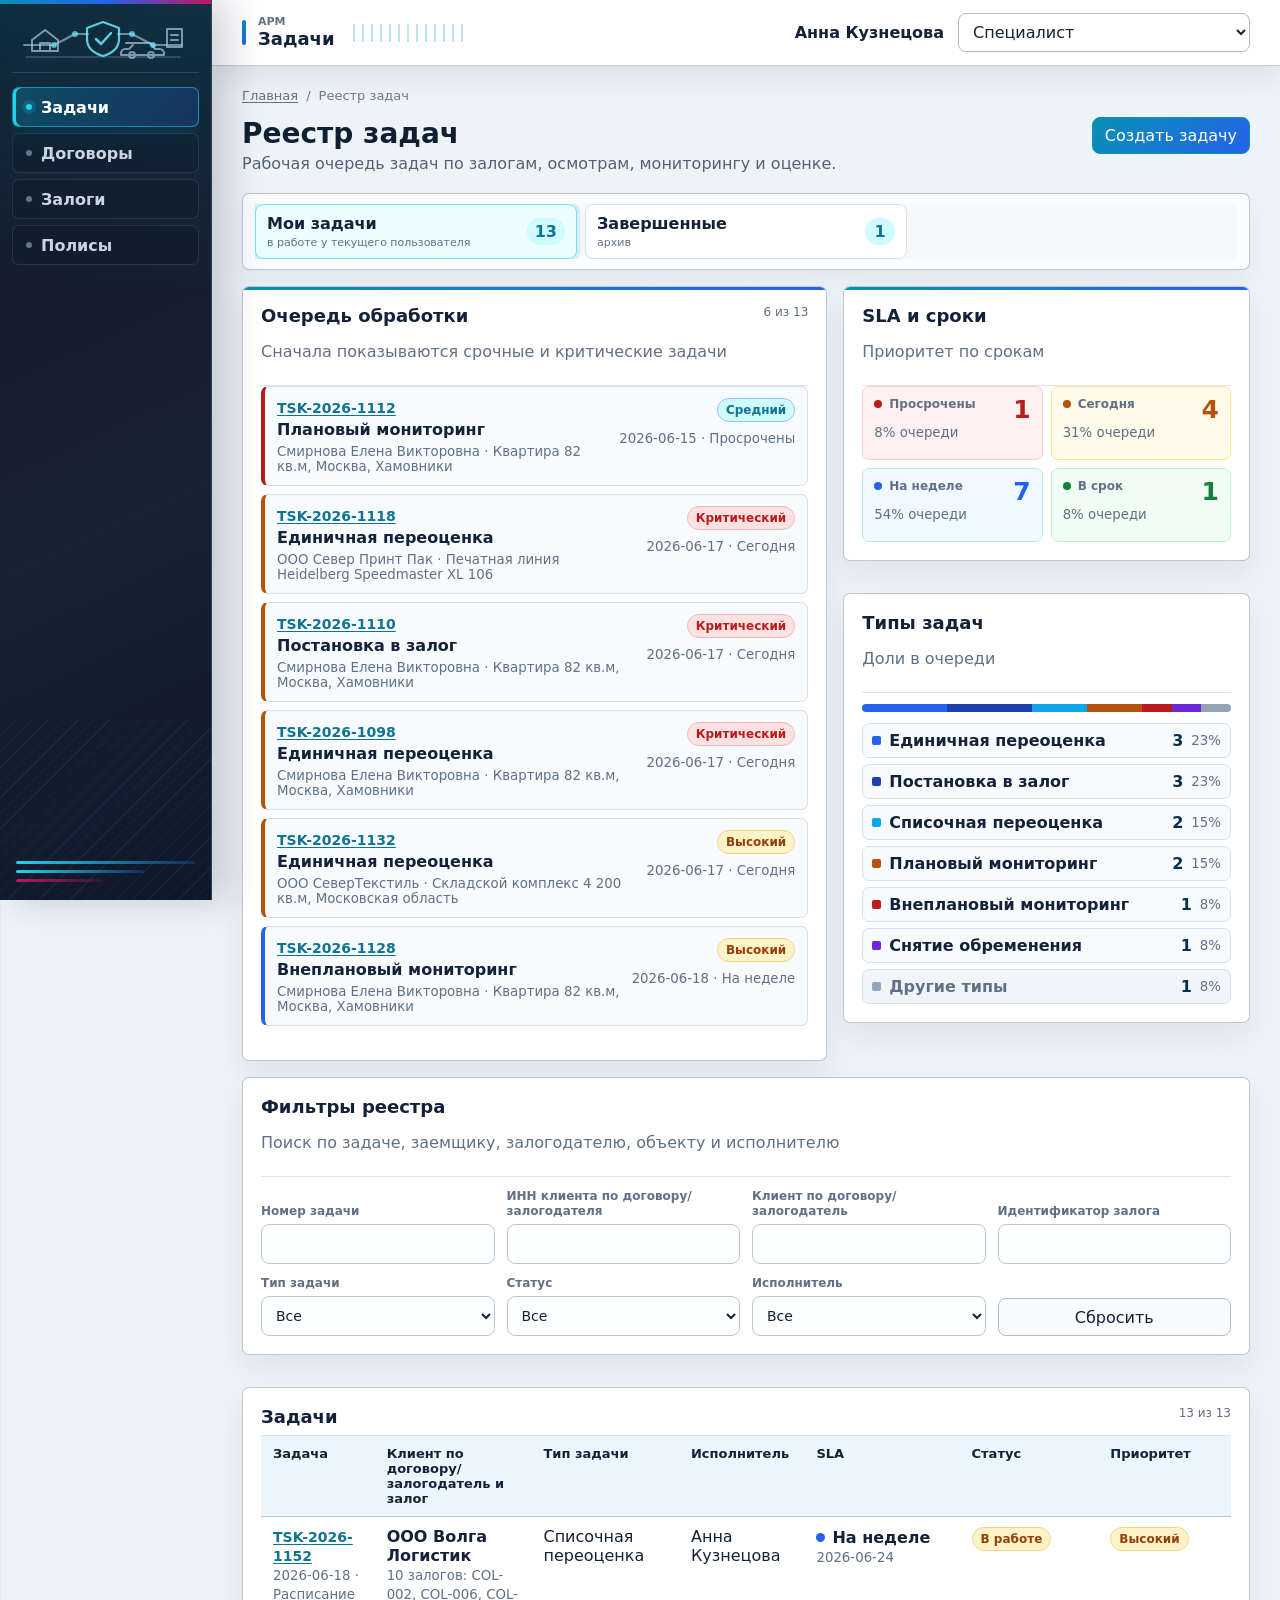
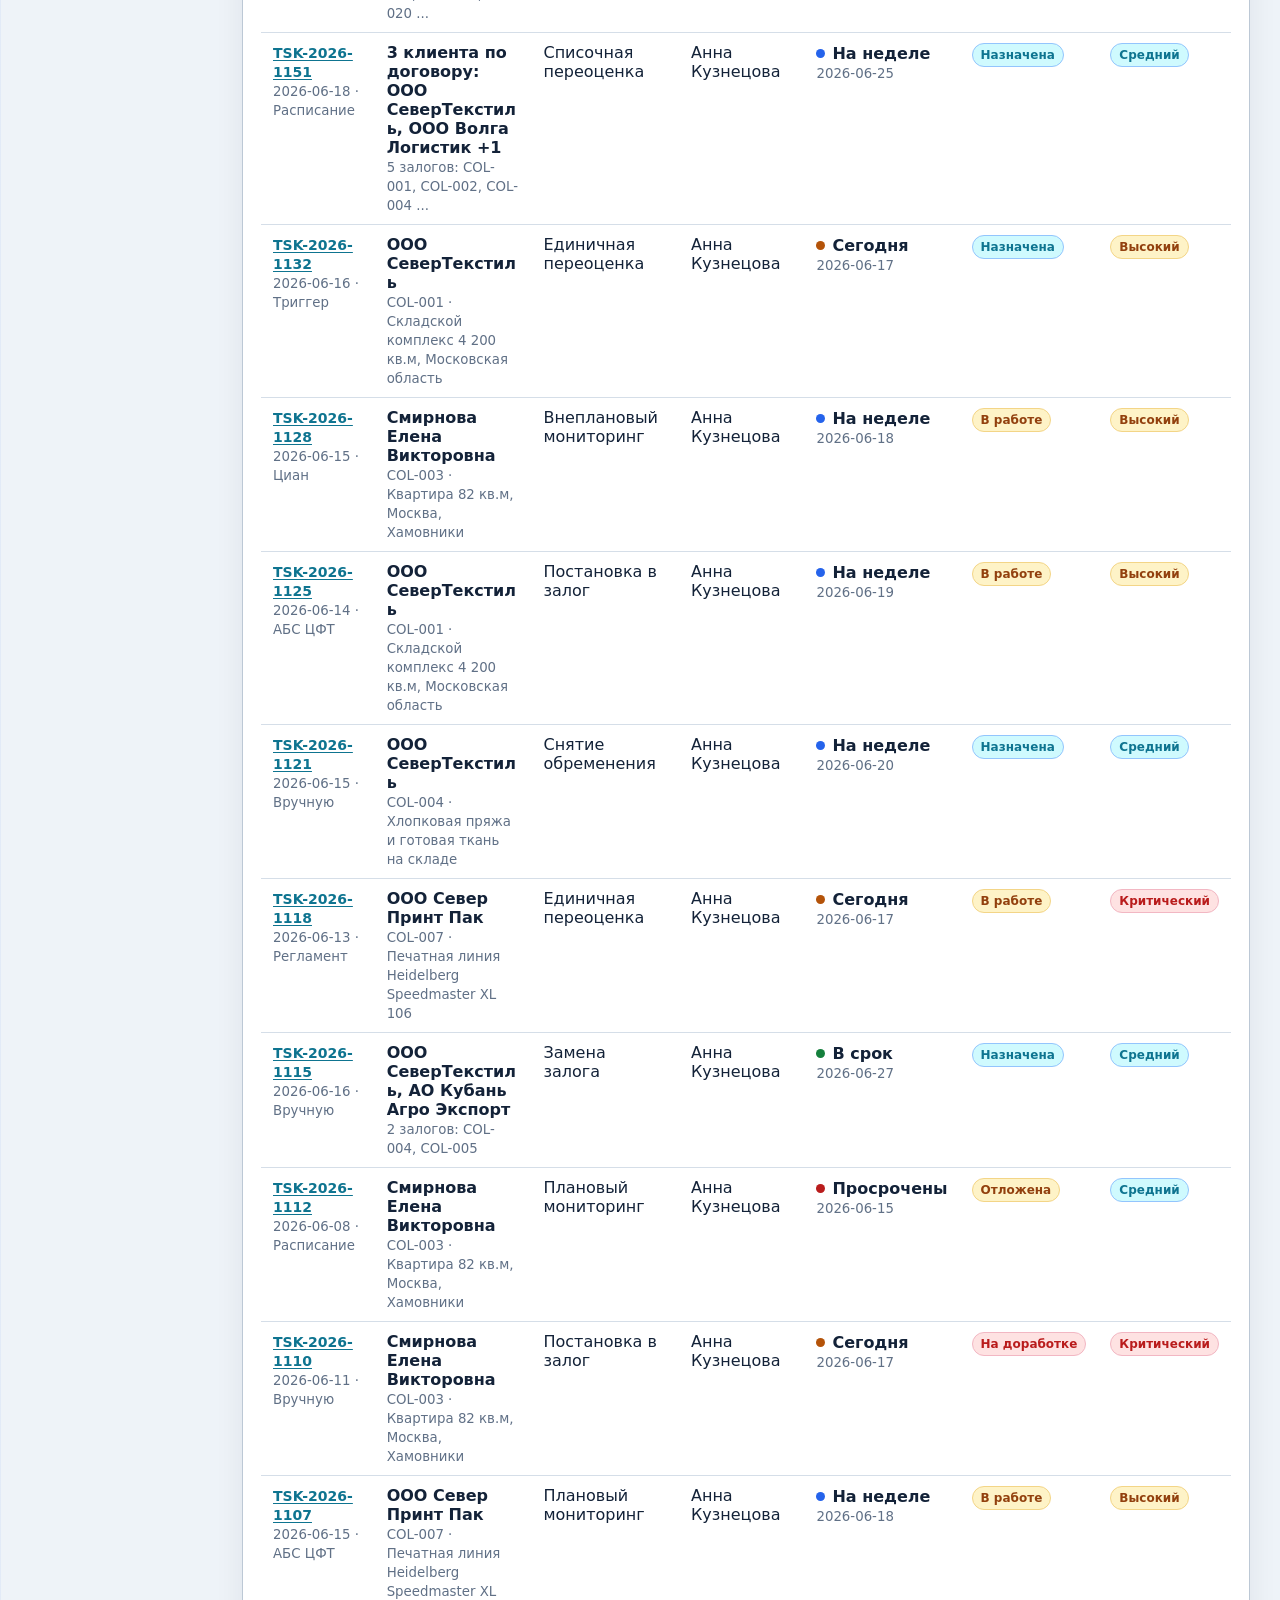
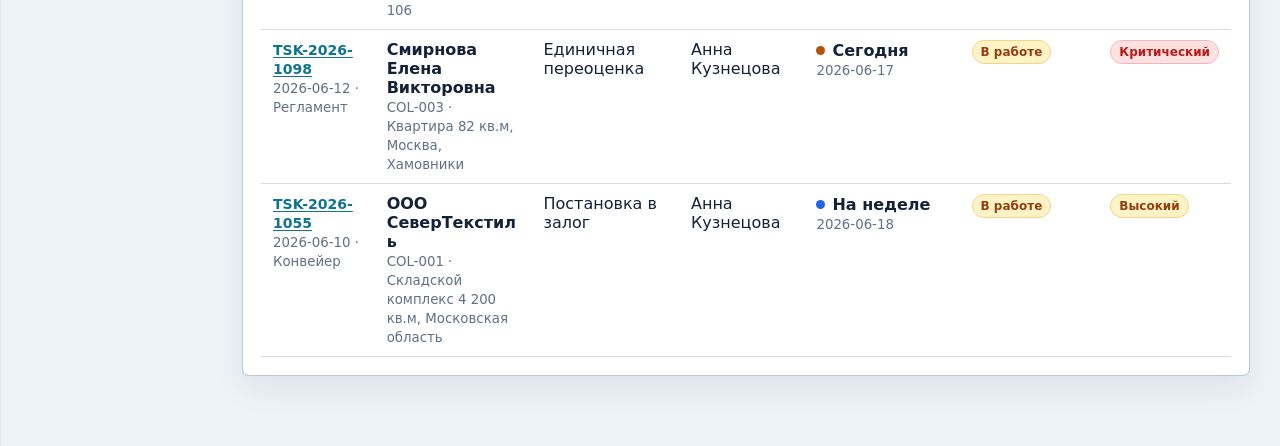
==== commit 401e365d: "Update pledge module R prototype" ====
--- a/Залоговый_модуль/index.html
+++ b/Залоговый_модуль/index.html
@@ -3,7 +3,7 @@
   <head>
     <meta charset="UTF-8" />
     <meta name="viewport" content="width=device-width, initial-scale=1.0" />
-    <title>Залоговый модуль Р - автономный прототип</title>
+    <title>Залоговый модуль Р - прототип</title>
     <style>
 :root {
   --bg: #f4f7fb;
@@ -460,6 +460,98 @@
   gap: 16px;
 }
 
+.contract-card-info-grid {
+  grid-template-columns: minmax(300px, 0.72fr) minmax(640px, 1.28fr);
+}
+
+.contract-card-info-grid > .panel {
+  min-width: 0;
+}
+
+.contract-participants-panel table {
+  min-width: 0;
+  table-layout: fixed;
+  width: 100%;
+}
+
+.contract-participants-panel th,
+.contract-participants-panel td {
+  padding-right: 10px;
+  padding-left: 10px;
+  overflow-wrap: anywhere;
+}
+
+.contract-participants-panel th:nth-child(1),
+.contract-participants-panel td:nth-child(1) {
+  width: 16%;
+}
+
+.contract-participants-panel th:nth-child(2),
+.contract-participants-panel td:nth-child(2) {
+  width: 27%;
+}
+
+.contract-participants-panel th:nth-child(3),
+.contract-participants-panel td:nth-child(3) {
+  width: 14%;
+}
+
+.contract-participants-panel th:nth-child(4),
+.contract-participants-panel td:nth-child(4) {
+  width: 18%;
+}
+
+.contract-participants-panel th:nth-child(5),
+.contract-participants-panel td:nth-child(5) {
+  width: 25%;
+}
+
+.contract-linked-collaterals-table {
+  min-width: 0;
+  table-layout: fixed;
+}
+
+.contract-linked-collaterals-table th,
+.contract-linked-collaterals-table td {
+  padding-right: 10px;
+  padding-left: 10px;
+  overflow-wrap: anywhere;
+}
+
+.contract-linked-collaterals-table th:nth-child(1),
+.contract-linked-collaterals-table td:nth-child(1) {
+  width: 7%;
+}
+
+.contract-linked-collaterals-table th:nth-child(2),
+.contract-linked-collaterals-table td:nth-child(2) {
+  width: 11%;
+}
+
+.contract-linked-collaterals-table th:nth-child(3),
+.contract-linked-collaterals-table td:nth-child(3) {
+  width: 23%;
+}
+
+.contract-linked-collaterals-table th:nth-child(4),
+.contract-linked-collaterals-table td:nth-child(4) {
+  width: 15%;
+}
+
+.contract-linked-collaterals-table th:nth-child(5),
+.contract-linked-collaterals-table td:nth-child(5),
+.contract-linked-collaterals-table th:nth-child(6),
+.contract-linked-collaterals-table td:nth-child(6),
+.contract-linked-collaterals-table th:nth-child(7),
+.contract-linked-collaterals-table td:nth-child(7) {
+  width: 12%;
+}
+
+.contract-linked-collaterals-table th:nth-child(8),
+.contract-linked-collaterals-table td:nth-child(8) {
+  width: 8%;
+}
+
 .integration-grid {
   grid-template-columns: repeat(3, minmax(280px, 1fr));
 }
@@ -1220,6 +1312,27 @@
   box-shadow: none;
 }
 
+.task-linked-contracts {
+  display: grid;
+  gap: 8px;
+  margin-top: 10px;
+}
+
+.task-linked-contracts h3 {
+  margin: 0;
+  color: var(--text);
+  font-size: 13px;
+}
+
+.task-linked-contracts table {
+  font-size: 12px;
+}
+
+.task-linked-contracts th,
+.task-linked-contracts td {
+  padding: 6px;
+}
+
 .task-card-revaluation .task-detail-sidebar .panel,
 .task-card-inspection .task-detail-sidebar .panel {
   padding: 12px;
@@ -1514,6 +1627,24 @@
   min-width: 0;
   min-height: 34px;
   font-size: 13px;
+}
+
+.valuation-weighted-result {
+  display: grid;
+  gap: 6px;
+  margin-top: 12px;
+  max-width: 360px;
+  color: var(--muted);
+  font-size: 12px;
+  font-weight: 700;
+}
+
+.valuation-weighted-result input {
+  min-height: 40px;
+  color: var(--text);
+  background: #eef3f8;
+  font-size: 15px;
+  font-weight: 800;
 }
 
 .risk-assessment-panel .panel-title,
@@ -3502,6 +3633,7 @@
   background: linear-gradient(180deg, #ffffff 0%, #f8fafc 100%);
 }
 
+.monitoring-settings-panel,
 .inspection-card,
 .inspection-table,
 .valuation-history,
@@ -3511,6 +3643,7 @@
   overflow: hidden;
 }
 
+.monitoring-settings-panel::before,
 .inspection-card::before,
 .inspection-table::before,
 .valuation-history::before,
@@ -3523,6 +3656,15 @@
   height: 3px;
   content: "";
   background: var(--accent);
+}
+
+.monitoring-settings-grid {
+  grid-template-columns: repeat(4, minmax(160px, 1fr));
+}
+
+.monitoring-settings-panel input[readonly] {
+  color: var(--muted);
+  background: #eef3f8;
 }
 
 .inspection-card .info-grid div {
@@ -4395,6 +4537,7 @@
   display: grid;
   grid-template-columns: minmax(0, 1fr) auto;
   gap: 5px 8px;
+  align-items: start;
   padding: 8px;
   background: var(--surface-soft);
   border: 1px solid var(--line);
@@ -4411,6 +4554,14 @@
   margin-top: 2px;
   color: var(--muted);
   font-size: 12px;
+}
+
+.task-history-event .badge {
+  align-self: start;
+  min-height: 0;
+  padding: 3px 8px;
+  line-height: 1.15;
+  white-space: nowrap;
 }
 
 .task-history-event p {
@@ -4502,12 +4653,12 @@
 
 .task-collateral-info th:nth-child(1),
 .task-collateral-info td:nth-child(1) {
-  width: 8%;
+  width: 7%;
 }
 
 .task-collateral-info th:nth-child(2),
 .task-collateral-info td:nth-child(2) {
-  width: 12%;
+  width: 10%;
 }
 
 .task-collateral-info th:nth-child(3),
@@ -4517,12 +4668,12 @@
 
 .task-collateral-info th:nth-child(4),
 .task-collateral-info td:nth-child(4) {
-  width: 26%;
+  width: 24%;
 }
 
 .task-collateral-info th:nth-child(5),
 .task-collateral-info td:nth-child(5) {
-  width: 16%;
+  width: 14%;
 }
 
 .task-collateral-info th:nth-child(6),
@@ -4534,9 +4685,9 @@
 .task-collateral-info td:nth-child(7),
 .task-collateral-info th:nth-child(8),
 .task-collateral-info td:nth-child(8) {
-  width: 5.5%;
+  width: 9%;
   font-size: 11px;
-  overflow-wrap: anywhere;
+  white-space: nowrap;
 }
 
 .task-collateral-cell {
@@ -5514,7 +5665,7 @@
 }
 
 .list-revaluation-table-wrap {
-  overflow-x: auto;
+  overflow-x: hidden;
   border: 1px solid var(--line);
   border-radius: 8px;
 }
@@ -5591,16 +5742,11 @@
   min-height: 78px;
 }
 
-.list-revaluation-package-layout,
-.list-revaluation-main-grid {
-  display: grid;
-  grid-template-columns: minmax(340px, .95fr) minmax(380px, 1.05fr);
+.list-revaluation-workflow-grid {
+  display: grid;
+  grid-template-columns: minmax(0, 1fr) minmax(260px, .48fr);
   gap: 14px;
-  align-items: start;
-}
-
-.list-revaluation-main-grid {
-  grid-template-columns: minmax(360px, .9fr) minmax(0, 1.1fr);
+  align-items: stretch;
 }
 
 .list-revaluation-package-panel,
@@ -5611,8 +5757,29 @@
   min-height: 100%;
 }
 
+.list-revaluation-package-panel,
+.list-revaluation-tools-panel {
+  display: grid;
+  grid-template-rows: auto 1fr;
+}
+
+.list-revaluation-tools-panel {
+  grid-template-rows: auto auto;
+  align-content: start;
+}
+
+.list-revaluation-tools-panel .list-revaluation-control-head,
+.list-revaluation-control-panel .list-revaluation-control-head {
+  display: grid;
+  grid-template-columns: 1fr;
+}
+
+.list-revaluation-control-panel .list-revaluation-control-head .badge {
+  justify-self: start;
+}
+
 .list-revaluation-form-grid.package-fields {
-  grid-template-columns: minmax(0, 1.35fr) minmax(190px, .65fr);
+  grid-template-columns: minmax(0, 1fr) 150px;
 }
 
 .list-revaluation-form-grid.method-fields {
@@ -5627,11 +5794,15 @@
 
 
 .list-revaluation-form-grid .reason-field textarea {
-  min-height: 52px;
+  min-height: 46px;
 }
 
 .list-revaluation-form-grid .comment-field textarea {
-  min-height: 64px;
+  min-height: 58px;
+}
+
+.list-revaluation-form-grid .date-field input {
+  min-width: 0;
 }
 
 .computed-list-field {
@@ -5683,6 +5854,10 @@
   display: grid;
   grid-template-columns: repeat(2, minmax(0, 1fr));
   gap: 8px;
+}
+
+.list-revaluation-tools-panel .list-revaluation-tool-grid {
+  grid-template-columns: 1fr;
 }
 
 .list-revaluation-tool {
@@ -5698,6 +5873,10 @@
   cursor: pointer;
 }
 
+.list-revaluation-tools-panel .list-revaluation-tool {
+  min-height: 64px;
+  padding: 10px;
+}
 .list-revaluation-tool:hover {
   border-color: #2f6fd0;
   box-shadow: 0 8px 18px rgba(47, 111, 208, .10);
@@ -5709,6 +5888,45 @@
 }
 
 .list-revaluation-tool span {
+  color: var(--muted);
+  font-size: 12px;
+  line-height: 1.3;
+}
+
+.list-revaluation-excel-widget {
+  display: grid;
+  grid-template-columns: minmax(0, 1fr) auto;
+  gap: 10px;
+  align-items: center;
+  margin-top: 12px;
+  padding: 12px;
+  background: #ffffff;
+  border: 1px dashed #9db4cf;
+  border-radius: 8px;
+}
+
+.list-revaluation-excel-widget.has-file {
+  border-style: solid;
+  border-color: #86c59c;
+  background: #f4fbf6;
+}
+
+.list-revaluation-excel-widget strong,
+.list-revaluation-excel-widget span,
+.list-revaluation-excel-widget small {
+  display: block;
+  min-width: 0;
+}
+
+.list-revaluation-excel-widget strong {
+  color: var(--text);
+  font-size: 13px;
+  line-height: 1.25;
+  overflow-wrap: anywhere;
+}
+
+.list-revaluation-excel-widget span,
+.list-revaluation-excel-widget small {
   color: var(--muted);
   font-size: 12px;
   line-height: 1.3;
@@ -5834,6 +6052,10 @@
   gap: 8px;
 }
 
+.list-revaluation-control-panel .list-revaluation-control-cards {
+  grid-template-columns: repeat(2, minmax(0, 1fr));
+}
+
 .list-revaluation-control-card {
   display: grid;
   gap: 4px;
@@ -5918,27 +6140,26 @@
 }
 
 .list-revaluation-table.improved {
-  min-width: 1260px;
+  width: 100%;
+  min-width: 0;
 }
 
 .list-revaluation-table.improved th:nth-child(1),
-.list-revaluation-table.improved td:nth-child(1) { width: 54px; text-align: center; }
+.list-revaluation-table.improved td:nth-child(1) { width: 52px; text-align: center; }
 .list-revaluation-table.improved th:nth-child(2),
-.list-revaluation-table.improved td:nth-child(2) { width: 230px; }
+.list-revaluation-table.improved td:nth-child(2) { width: 18%; }
 .list-revaluation-table.improved th:nth-child(3),
-.list-revaluation-table.improved td:nth-child(3) { width: 145px; }
+.list-revaluation-table.improved td:nth-child(3) { width: 12%; }
 .list-revaluation-table.improved th:nth-child(4),
-.list-revaluation-table.improved td:nth-child(4) { width: 135px; }
+.list-revaluation-table.improved td:nth-child(4) { width: 12%; }
 .list-revaluation-table.improved th:nth-child(5),
-.list-revaluation-table.improved td:nth-child(5) { width: 150px; }
+.list-revaluation-table.improved td:nth-child(5) { width: 13%; }
 .list-revaluation-table.improved th:nth-child(6),
-.list-revaluation-table.improved td:nth-child(6) { width: 185px; }
+.list-revaluation-table.improved td:nth-child(6) { width: 18%; }
 .list-revaluation-table.improved th:nth-child(7),
-.list-revaluation-table.improved td:nth-child(7) { width: 170px; }
+.list-revaluation-table.improved td:nth-child(7) { width: 9%; }
 .list-revaluation-table.improved th:nth-child(8),
-.list-revaluation-table.improved td:nth-child(8) { width: 120px; }
-.list-revaluation-table.improved th:nth-child(9),
-.list-revaluation-table.improved td:nth-child(9) { width: 170px; }
+.list-revaluation-table.improved td:nth-child(8) { width: 18%; }
 
 .inline-edit-field {
   display: grid;
@@ -5962,8 +6183,7 @@
 }
 
 @media (max-width: 1280px) {
-  .list-revaluation-package-layout,
-  .list-revaluation-main-grid,
+  .list-revaluation-workflow-grid,
   .list-revaluation-process-grid,
   .list-revaluation-control-impact-grid {
     grid-template-columns: 1fr;
@@ -5976,8 +6196,7 @@
 
 @media (max-width: 860px) {
   .list-revaluation-stage-grid,
-  .list-revaluation-package-layout,
-  .list-revaluation-main-grid,
+  .list-revaluation-workflow-grid,
   .list-revaluation-process-grid,
   .list-revaluation-control-impact-grid,
   .list-revaluation-form-grid.two-cols,
@@ -8188,8 +8407,8 @@
       gsz: "ГСЗ СеверТекстиль",
       collateralIds: ["COL-001", "COL-004"],
       participants: [
-        { role: "Заемщик", name: "ООО СеверТекстиль", idn: "771 482 2110", share: "100%", contact: "Финансовый директор подтвержден" },
-        { role: "Залогодатель", name: "ООО СеверСклад", idn: "771 492 2776", share: "Долевой объект", contact: "Контакт актуален" }
+        { role: "Заемщик", name: "ООО СеверТекстиль", idn: "771 482 2110", share: "100%", contact: "Подтвержден" },
+        { role: "Залогодатель", name: "ООО СеверСклад", idn: "771 492 2776", share: "Долевой объект", contact: "Актуален" }
       ]
     },
     {
@@ -8214,7 +8433,7 @@
       gsz: "ГСЗ Волга Логистик",
       collateralIds: ["COL-002", "COL-006", "COL-020", "COL-021", "COL-022", "COL-023", "COL-024", "COL-025", "COL-026", "COL-027"],
       participants: [
-        { role: "Заемщик", name: "ООО Волга Логистик", idn: "525 944 1009", share: "100%", contact: "Телефон подтвержден" },
+        { role: "Заемщик", name: "ООО Волга Логистик", idn: "525 944 1009", share: "100%", contact: "Подтвержден" },
         { role: "Поручитель", name: "ИП Никитин А.А.", idn: "525 178 233 001", share: "Поручительство", contact: "Требует обновления" }
       ]
     },
@@ -8240,8 +8459,8 @@
       gsz: "ГСЗ Смирнова",
       collateralIds: ["COL-003"],
       participants: [
-        { role: "Заемщик", name: "Смирнова Елена Викторовна", idn: "772 345 678 901", share: "100%", contact: "SMS доступен" },
-        { role: "Созаемщик", name: "Смирнов Алексей Викторович", idn: "772 345 678 902", share: "50%", contact: "Контакт актуален" }
+        { role: "Заемщик", name: "Смирнова Елена Викторовна", idn: "772 345 678 901", share: "100%", contact: "Доступен" },
+        { role: "Созаемщик", name: "Смирнов Алексей Викторович", idn: "772 345 678 902", share: "50%", contact: "Актуален" }
       ]
     },
     {
@@ -8266,8 +8485,8 @@
       gsz: "ГСЗ Агро Экспорт",
       collateralIds: ["COL-005", "COL-008"],
       participants: [
-        { role: "Принципал", name: "АО Кубань Агро Экспорт", idn: "231 011 8454", share: "100%", contact: "Подписант проверен" },
-        { role: "Залогодатель", name: "ООО АгроТерминал", idn: "231 177 1628", share: "Имущество", contact: "Контакт актуален" }
+        { role: "Принципал", name: "АО Кубань Агро Экспорт", idn: "231 011 8454", share: "100%", contact: "Подтвержден" },
+        { role: "Залогодатель", name: "ООО АгроТерминал", idn: "231 177 1628", share: "Имущество", contact: "Актуален" }
       ]
     },
     {
@@ -8292,8 +8511,8 @@
       gsz: "ГСЗ Агро Экспорт",
       collateralIds: ["COL-005", "COL-008"],
       participants: [
-        { role: "Заемщик", name: "АО Кубань Агро Экспорт", idn: "231 011 8454", share: "100%", contact: "Подписант проверен" },
-        { role: "Залогодатель", name: "АО Кубань Агро Экспорт", idn: "231 011 8454", share: "Имущество", contact: "Контакт актуален" }
+        { role: "Заемщик", name: "АО Кубань Агро Экспорт", idn: "231 011 8454", share: "100%", contact: "Подтвержден" },
+        { role: "Залогодатель", name: "АО Кубань Агро Экспорт", idn: "231 011 8454", share: "Имущество", contact: "Актуален" }
       ]
     },
     {
@@ -8318,7 +8537,7 @@
       gsz: "ГСЗ Север Принт Пак",
       collateralIds: ["COL-007"],
       participants: [
-        { role: "Заемщик", name: "ООО Север Принт Пак", idn: "780 600 2779", share: "100%", contact: "Email подтвержден" }
+        { role: "Заемщик", name: "ООО Север Принт Пак", idn: "780 600 2779", share: "100%", contact: "Подтвержден" }
       ]
     }
   ],
@@ -9144,7 +9363,7 @@
     {
         "id": "TSK-2026-1131",
         "type": "Первичный осмотр",
-        "title": "Подтвердить новый автотранспорт из таблицы клиента",
+        "title": "Подтвердить новый автотранспорт из таблицы залогодателя",
         "collateralId": "COL-002",
         "contractId": "CTR-2026-0192",
         "client": "ООО Волга Логистик",
@@ -9227,7 +9446,7 @@
                 "user": "Мария Петрова",
                 "action": "Создана задача",
                 "status": "Назначена",
-                "comment": "Запрос клиента на частичное снятие"
+                "comment": "Запрос заемщика на частичное снятие"
             }
         ]
     },
@@ -9288,7 +9507,7 @@
                 "user": "Дмитрий Орлов",
                 "action": "Создана задача",
                 "status": "Назначена",
-                "comment": "Клиент запросил замену предмета залога"
+                "comment": "Заемщик запросил замену предмета залога"
             }
         ]
     },
@@ -9432,7 +9651,7 @@
             "Специалист",
             "Мобильный осмотр"
         ],
-        "result": "Клиент перенес доступ в цех",
+        "result": "Представитель залогодателя перенес доступ в цех",
         "history": [
             {
                 "date": "2026-06-12 15:11",
@@ -9663,7 +9882,7 @@
         "result": "Сформирован пул объектов для сравнения стоимости",
         "documents": [
             {
-                "name": "Запрос клиента на замену.pdf",
+                "name": "Запрос заемщика на замену.pdf",
                 "target": "task"
             },
             {
@@ -9758,9 +9977,9 @@
         "route": [
             "Планировщик",
             "Специалист",
-            "Клиент"
+            "Залогодатель"
         ],
-        "result": "Клиент не подтвердил дату доступа",
+        "result": "Представитель залогодателя не подтвердил дату доступа",
         "history": [
             {
                 "date": "2026-06-15 18:40",
@@ -10037,7 +10256,7 @@
       priority: "Средний",
       source: "Расписание",
       route: ["Специалист", "ЕСМ Банка"],
-      result: "Ожидается складской акт от клиента",
+      result: "Ожидается складской акт от залогодателя",
       history: [
         { date: "2026-06-01 08:00", user: "Система", action: "Создана задача", status: "Назначена", comment: "Ежемесячный мониторинг" },
         { date: "2026-06-13 18:12", user: "Павел Смирнов", action: "Отложена", status: "Отложена", comment: "Нет складского акта" }
@@ -10080,7 +10299,7 @@
       route: ["Специалист", "Руководитель", "АБС ЦФТ"],
       result: "Не приложено основание снятия",
       history: [
-        { date: "2026-06-11 14:10", user: "Мария Петрова", action: "Создана задача", status: "Назначена", comment: "Запрос клиента" },
+        { date: "2026-06-11 14:10", user: "Мария Петрова", action: "Создана задача", status: "Назначена", comment: "Запрос заемщика" },
         { date: "2026-06-12 17:00", user: "Сергей Иванов", action: "Вернул", status: "На доработке", comment: "Нет основания снятия" }
       ]
     },
@@ -10376,7 +10595,7 @@
   ],
   comments: [
     { object: "COL-003", date: "2026-06-13 09:40", user: "Анна Кузнецова", text: "Нужно запросить свежую кадастровую выписку перед завершением переоценки." },
-    { object: "TSK-2026-1104", date: "2026-06-15 16:05", user: "Мария Петрова", text: "Попросила клиента подготовить обновленный страховой полис." }
+    { object: "TSK-2026-1104", date: "2026-06-15 16:05", user: "Мария Петрова", text: "Попросила страхователя подготовить обновленный страховой полис." }
   ]
 };
 
@@ -10559,7 +10778,7 @@
 }
 
 const documentRules = [
-  { title: "Заявление клиента", collateralType: "any", clientType: "any", taskType: "any", required: true },
+  { title: "Заявление клиента по договору/залогодателя", collateralType: "any", clientType: "any", taskType: "any", required: true },
   { title: "Правоустанавливающий документ", collateralType: "any", clientType: "any", taskType: "Постановка в залог", required: true },
   { title: "Акт осмотра", collateralType: "any", clientType: "any", taskType: "Первичный осмотр", required: true },
   { title: "Акт повторного осмотра", collateralType: "any", clientType: "any", taskType: "Повторный осмотр", required: true },
@@ -10632,6 +10851,19 @@
   return { path, query: new URLSearchParams(query) };
 }
 
+function updateCollateralTabRoute(tab) {
+  state.collateralTab = tab || "overview";
+  const { path, query } = parseRoute();
+  if (!path.startsWith("/app/collaterals/")) {
+    render();
+    return;
+  }
+  query.set("tab", state.collateralTab);
+  const route = `${path}?${query.toString()}`;
+  if (getRoute() === route) render();
+  else window.location.hash = route;
+}
+
 function getTask(id) {
   return state.data.tasks.find((item) => item.id === id);
 }
@@ -10656,6 +10888,62 @@
 function getTaskActiveCollateral(task, collaterals) {
   const activeId = state.taskActiveCollateral[task.id] || task.collateralId || collaterals[0]?.id;
   return collaterals.find((item) => item.id === activeId) || collaterals[0] || null;
+}
+
+function uniqueItems(items) {
+  return [...new Set(items.filter(Boolean))];
+}
+
+function isInternalTaskParty(value) {
+  return /управление залогов|залоговое подразделение|планировщик|система/i.test(String(value || ""));
+}
+
+function getTaskContracts(task, collaterals = getTaskCollaterals(task)) {
+  const ids = [];
+  collaterals.forEach((collateral) => ids.push(...(collateral.contractIds || [])));
+  if (!ids.length && task?.contractId) ids.push(task.contractId);
+  return uniqueItems(ids).map(getContract).filter(Boolean);
+}
+
+function getTaskActiveContracts(task, activeCollateral) {
+  const ids = activeCollateral?.contractIds?.length ? activeCollateral.contractIds : [task?.contractId].filter(Boolean);
+  return uniqueItems(ids).map(getContract).filter(Boolean);
+}
+
+function getTaskActiveContract(task, activeCollateral) {
+  return getTaskActiveContracts(task, activeCollateral)[0] || getContract(task?.contractId);
+}
+
+function getTaskContractClientNames(task, collaterals = getTaskCollaterals(task)) {
+  const names = getTaskContracts(task, collaterals).map((contract) => contract.clientName);
+  if (!names.length && task?.client && !isInternalTaskParty(task.client)) names.push(task.client);
+  return uniqueItems(names);
+}
+
+function getContractPartyRole(contract) {
+  const role = contract?.participants?.find((item) => !/залогодатель|поручитель/i.test(item.role || ""))?.role;
+  if (role) return role;
+  const product = String(contract?.product || "").toLowerCase();
+  if (product.includes("гарант")) return "Принципал";
+  if (product.includes("лизинг")) return "Лизингополучатель";
+  if (product.includes("кредит") || product.includes("ипотеч")) return "Заемщик";
+  return "Клиент по договору";
+}
+
+function summarizeNames(names, limit = 2) {
+  const unique = uniqueItems(names);
+  if (!unique.length) return "-";
+  if (unique.length <= limit) return unique.join(", ");
+  return `${unique.length} клиента по договору: ${unique.slice(0, limit).join(", ")} +${unique.length - limit}`;
+}
+
+function getTaskClientSummary(task, collaterals = getTaskCollaterals(task)) {
+  return summarizeNames(getTaskContractClientNames(task, collaterals));
+}
+
+function getTaskInitiator(task) {
+  if (task?.client && isInternalTaskParty(task.client)) return task.client;
+  return task?.source || "-";
 }
 
 function normalizeTaskType(type) {
@@ -10808,7 +11096,7 @@
   return `
     <div class="breadcrumbs"><button class="link" data-route="/app/tasks">Главная</button><span>/</span><span>${escapeHtml(title)}</span></div>
     <section class="page-header">
-      <div><h1>${escapeHtml(title)}</h1><p>${escapeHtml(text)}</p></div>
+      <div><h1>${escapeHtml(title)}</h1>${text ? `<p>${escapeHtml(text)}</p>` : ""}</div>
       <div class="header-actions">${actions}</div>
     </section>
   `;
@@ -11256,14 +11544,18 @@
       ${queueRows.length ? `
         <div class="task-queue-list">
           ${queueRows.map((task) => {
-            const collateral = getCollateral(task.collateralId);
+            const collaterals = getTaskCollaterals(task);
+            const collateral = collaterals[0] || getCollateral(task.collateralId);
+            const collateralText = collaterals.length > 1
+              ? `${collaterals.length} залогов`
+              : collateral?.description || task.collateralId || "Без объекта";
             const urgency = getTaskUrgency(task);
             return `
               <article class="task-queue-item ${getTaskUrgencyTone(urgency)}">
                 <div>
                   <a class="link registry-object-link" href="#/app/tasks/${escapeHtml(task.id)}">${escapeHtml(task.id)}</a>
                   <strong>${escapeHtml(task.type)}</strong>
-                  <small>${escapeHtml(task.client)} · ${escapeHtml(collateral?.description || task.collateralId || "Без объекта")}</small>
+                  <small>${escapeHtml(getTaskClientSummary(task, collaterals))} · ${escapeHtml(collateralText)}</small>
                 </div>
                 <div>
                   ${badge(task.priority)}
@@ -11387,12 +11679,21 @@
   const requestedTab = state.taskRegistryTab || (isManagerView ? "all" : "mine");
   const activeTab = !isManagerView && requestedTab === "all" ? "mine" : requestedTab;
   const filteredRows = state.data.tasks.filter((task) => {
-    const collateral = getCollateral(task.collateralId);
-    const contract = getContract(task.contractId);
+    const collaterals = getTaskCollaterals(task);
+    const contracts = getTaskContracts(task, collaterals);
+    const collateralSearch = collaterals.map((item) => item.id).join(" ");
+    const clientIdSearch = [
+      ...contracts.map((contract) => contract.inn),
+      ...collaterals.map((collateral) => collateral.clientId)
+    ].join(" ");
+    const clientNameSearch = [
+      ...contracts.map((contract) => contract.clientName),
+      ...collaterals.map((collateral) => collateral.clientName)
+    ].join(" ");
     return matches(task.id, filters.number)
-      && matches(contract?.inn || collateral?.clientId, filters.clientId)
-      && matches(task.client || contract?.clientName || collateral?.clientName, filters.clientName)
-      && matches(task.collateralId, filters.collateralId)
+      && matches(clientIdSearch, filters.clientId)
+      && matches(clientNameSearch, filters.clientName)
+      && matches(collateralSearch || task.collateralId, filters.collateralId)
       && matches(task.type, filters.type)
       && matches(task.status, filters.status)
       && matches(task.assignee, filters.assignee);
@@ -11435,12 +11736,12 @@
       </section>
       <section class="panel task-filter-panel">
         <div class="panel-title">
-          <div><h2>Фильтры реестра</h2><p class="hint">Поиск по задаче, клиенту, объекту и исполнителю</p></div>
+        <div><h2>Фильтры реестра</h2><p class="hint">Поиск по задаче, заемщику, залогодателю, объекту и исполнителю</p></div>
         </div>
         <div class="filter-grid registry-filter-grid">
           ${filterInput("tasks", "number", "Номер задачи")}
-          ${filterInput("tasks", "clientId", "ИНН клиента")}
-          ${filterInput("tasks", "clientName", "Наименование/ФИО клиента")}
+          ${filterInput("tasks", "clientId", "ИНН клиента по договору/залогодателя")}
+          ${filterInput("tasks", "clientName", "Клиент по договору/залогодатель")}
           ${filterInput("tasks", "collateralId", "Идентификатор залога")}
           ${filterSelect("tasks", "type", "Тип задачи", taskTypeOptions)}
           ${filterSelect("tasks", "status", "Статус", ["", "Назначена", "В работе", "На согласовании", "Отложена", "На доработке", "Завершена"])}
@@ -11452,14 +11753,18 @@
         <div class="panel-title"><h2>Задачи</h2><span class="panel-note">${rows.length} из ${baseRows.length}</span></div>
         ${rows.length ? `
           <table class="task-table-modern">
-            <thead><tr><th>Задача</th><th>Клиент и залог</th><th>Тип задачи</th><th>Исполнитель</th><th>SLA</th><th>Статус</th><th>Приоритет</th></tr></thead>
+            <thead><tr><th>Задача</th><th>Клиент по договору/залогодатель и залог</th><th>Тип задачи</th><th>Исполнитель</th><th>SLA</th><th>Статус</th><th>Приоритет</th></tr></thead>
             <tbody>${rows.map((task) => {
-              const collateral = getCollateral(task.collateralId);
+              const collaterals = getTaskCollaterals(task);
+              const collateral = collaterals[0] || getCollateral(task.collateralId);
+              const collateralText = collaterals.length > 1
+                ? `${collaterals.length} залогов: ${collaterals.slice(0, 3).map((item) => item.id).join(", ")}${collaterals.length > 3 ? " ..." : ""}`
+                : `${collateral?.id || task.collateralId || "-"} · ${collateral?.description || "Объект не найден"}`;
               const urgency = getTaskUrgency(task);
               return `
                 <tr>
                   <td><a class="link registry-object-link" href="#/app/tasks/${escapeHtml(task.id)}">${escapeHtml(task.id)}</a><br><small>${escapeHtml(task.createdAt)} · ${escapeHtml(task.source)}</small></td>
-                  <td><strong>${escapeHtml(task.client)}</strong><br><small>${escapeHtml(task.collateralId || "-")} · ${escapeHtml(collateral?.description || "Объект не найден")}</small></td>
+                  <td><strong>${escapeHtml(getTaskClientSummary(task, collaterals))}</strong><br><small>${escapeHtml(collateralText)}</small></td>
                   <td>${escapeHtml(task.type)}</td>
                   <td>${escapeHtml(task.assignee)}</td>
                   <td><span class="task-urgency ${getTaskUrgencyTone(urgency)}"><i></i>${escapeHtml(urgency)}</span><br><small>${escapeHtml(task.dueDate)}</small></td>
@@ -11548,8 +11853,8 @@
     </section>
     <section class="panel">
       <div class="filter-grid registry-filter-grid">
-        ${filterInput("contracts", "clientId", "ИНН клиента")}
-        ${filterInput("contracts", "clientName", "Наименование/ФИО клиента")}
+        ${filterInput("contracts", "clientId", "ИНН клиента по договору")}
+        ${filterInput("contracts", "clientName", "Клиент по договору")}
         ${filterInput("contracts", "gsz", "ГСЗ")}
         ${filterInput("contracts", "number", "Номер договора")}
         ${filterDateRange("contracts", "periodFrom", "periodTo", "Период заключения договора")}
@@ -11561,11 +11866,11 @@
     <section class="panel table-panel" data-registry-table="contracts" tabindex="-1">
       <div class="panel-title"><h2>Договоры</h2><span class="panel-note">${rows.length} записей</span></div>
       <table class="contracts-table">
-        <thead><tr><th>Договор</th><th>Клиент</th><th>ГСЗ</th><th>Продукт</th><th>Текущий остаток долга</th><th>Рыночная стоимость</th><th>Аллоцированная стоимость</th><th>Совокупный LTV</th><th>Статус покрытия</th><th>Категория качества</th><th>Размер резерва</th><th>Залоги</th></tr></thead>
+        <thead><tr><th>Договор</th><th>Клиент по договору</th><th>ГСЗ</th><th>Продукт</th><th>Текущий остаток долга</th><th>Рыночная стоимость</th><th>Аллоцированная стоимость</th><th>Совокупный LTV</th><th>Статус покрытия</th><th>Категория качества</th><th>Размер резерва</th><th>Залоги</th></tr></thead>
         <tbody>${rows.map((contract) => `
           <tr>
             <td><a class="link registry-object-link" href="#/app/contracts/${escapeHtml(contract.id)}">${escapeHtml(contract.number)}</a><br><small>${escapeHtml(contract.startDate)} - ${escapeHtml(contract.endDate)}</small><br>${badge(contract.status)}</td>
-            <td>${escapeHtml(contract.clientName)}<br><small>${escapeHtml(contract.inn)}</small></td>
+            <td>${escapeHtml(contract.clientName)}<br><small>${escapeHtml(getContractPartyRole(contract))} · ${escapeHtml(contract.inn)}</small></td>
             <td>${escapeHtml(contract.gsz)}</td>
             <td>${escapeHtml(contract.product)}</td>
             <td>${renderContractDebtCell(contract)}</td>
@@ -11764,8 +12069,8 @@
     </section>
     <section class="panel">
       <div class="filter-grid registry-filter-grid">
-        ${filterInput("collaterals", "clientId", "ИНН клиента")}
-        ${filterInput("collaterals", "clientName", "Наименование/ФИО клиента")}
+        ${filterInput("collaterals", "clientId", "ИНН залогодателя")}
+        ${filterInput("collaterals", "clientName", "Залогодатель")}
         ${filterInput("collaterals", "gsz", "ГСЗ")}
         ${filterInput("collaterals", "number", "Номер договора")}
         ${filterInput("collaterals", "collateralId", "Идентификатор залога")}
@@ -11777,7 +12082,7 @@
     <section class="panel table-panel" data-registry-table="collaterals" tabindex="-1">
       <div class="panel-title"><h2>Залоги</h2><span class="panel-note">${rows.length} объектов</span></div>
       <table>
-        <thead><tr><th>ID</th><th>Тип</th><th>Описание</th><th>Клиент</th><th>ГСЗ</th><th>Договоры</th><th>Рыночная</th><th>Залоговая</th><th>Оценка</th><th>Страхование</th><th>Риск</th></tr></thead>
+        <thead><tr><th>ID</th><th>Тип</th><th>Описание</th><th>Залогодатель</th><th>ГСЗ</th><th>Договоры</th><th>Рыночная</th><th>Залоговая</th><th>Оценка</th><th>Страхование</th><th>Риск</th></tr></thead>
         <tbody>${rows.map((item) => `
           <tr>
             <td><a class="link registry-object-link" href="#/app/collaterals/${escapeHtml(item.id)}">${escapeHtml(item.id)}</a>${item.crossPledge ? `<br>${badge("Кросс-залог", "warn")}` : ""}</td>
@@ -11790,7 +12095,7 @@
             <td>${formatMoney(item.pledgeValue)}</td>
             <td>${badge(item.appraisalStatus)}<br><small>${escapeHtml(item.appraisalDue)}</small></td>
             <td>${badge(item.insuranceStatus)}<br><small>${escapeHtml(item.insuranceDue)}</small></td>
-            <td>${badge(item.riskState, riskTone(item))}</td>
+            <td>${badge(getCollateralRiskState(item), riskTone(item))}</td>
           </tr>
         `).join("")}</tbody>
       </table>
@@ -11968,8 +12273,8 @@
     <section class="panel">
       <div class="filter-grid registry-filter-grid">
         ${filterInput("insurances", "policy", "Номер полиса")}
-        ${filterInput("insurances", "clientId", "ИНН клиента")}
-        ${filterInput("insurances", "clientName", "Наименование/ФИО клиента")}
+        ${filterInput("insurances", "clientId", "ИНН страхователя")}
+        ${filterInput("insurances", "clientName", "Страхователь")}
         ${filterInput("insurances", "collateralId", "Идентификатор залога")}
         ${filterInput("insurances", "company", "Страховая компания")}
         ${filterSelect("insurances", "status", "Статус полиса", statusOptions)}
@@ -11979,7 +12284,7 @@
     <section class="panel table-panel" data-registry-table="insurances" tabindex="-1">
       <div class="panel-title"><h2>Страховые полисы</h2><span class="panel-note">${baseRows.length} строк</span></div>
       <table>
-        <thead><tr><th>Полис</th><th>Объект залога</th><th>Клиент</th><th>Договор</th><th>Компания</th><th>Срок</th><th>Сумма</th><th>Премия</th><th>Статус</th><th>Источник</th></tr></thead>
+        <thead><tr><th>Полис</th><th>Объект залога</th><th>Страхователь</th><th>Договор</th><th>Компания</th><th>Срок</th><th>Сумма</th><th>Премия</th><th>Статус</th><th>Источник</th></tr></thead>
         <tbody>${baseRows.map((row) => `
           <tr>
             <td><a class="link registry-object-link" href="#/app/collaterals/${escapeHtml(row.collateral.id)}?tab=insurance">${escapeHtml(row.id)}</a></td>
@@ -12263,7 +12568,7 @@
   if (!task) return renderNotFound("Задача не найдена", "/app/tasks");
   const collaterals = getTaskCollaterals(task);
   const collateral = getTaskActiveCollateral(task, collaterals);
-  const contract = getContract(task.contractId);
+  const activeContracts = getTaskActiveContracts(task, collateral);
   const role = getRole();
   const taskPageClass = [
     "task-page",
@@ -12275,10 +12580,10 @@
     <div class="${taskPageClass}">
       ${renderPageHeader(
         `${task.id} - ${task.type}`,
-        `${task.title}. Источник: ${task.source}. SLA: ${task.sla}.`,
+        "",
         renderTaskHeaderActions(task, role)
       )}
-      ${renderTaskMainInfo(task)}
+      ${renderTaskMainInfo(task, collaterals)}
       <section class="task-detail-layout">
         <div class="task-detail-main">
           ${renderTaskCollateralContext(task, collaterals, collateral)}
@@ -12286,7 +12591,7 @@
           ${renderTaskExpertConclusion(task, collateral)}
         </div>
         <aside class="task-detail-sidebar">
-          ${renderTaskClientContractInfo(task, contract)}
+          ${renderTaskClientContractInfo(task, collateral, activeContracts, collaterals)}
           ${renderTaskDocumentsPanel(task, collaterals, collateral)}
           ${renderTaskRoute(task, role)}
           ${renderTaskHistory(task)}
@@ -12296,14 +12601,12 @@
   `;
 }
 
-function renderTaskMainInfo(task) {
+function renderTaskMainInfo(task, collaterals = getTaskCollaterals(task)) {
   return `
     <section class="panel task-main-info-panel">
       <div class="panel-title">
         <div>
-          <span class="eyebrow">Общий компонент задачи</span>
           <h2>Основная информация по задаче</h2>
-          <p class="hint">${escapeHtml(task.title)}. Источник: ${escapeHtml(task.source)}. SLA: ${escapeHtml(task.sla)}.</p>
         </div>
         <div class="status-stack">${badge(task.status)}${badge(task.priority)}</div>
       </div>
@@ -12313,27 +12616,56 @@
         <div><span>Плановый срок</span><strong>${escapeHtml(task.dueDate)}</strong></div>
         <div><span>Норматив</span><strong>${escapeHtml(task.normativeTerm || "5 рабочих дней")}</strong></div>
         <div><span>Исполнитель</span><strong>${escapeHtml(task.assignee)}</strong></div>
-        <div><span>Клиент</span><strong>${escapeHtml(task.client)}</strong></div>
+        <div><span>Инициатор</span><strong>${escapeHtml(getTaskInitiator(task))}</strong></div>
       </div>
-      <p class="task-main-result">${escapeHtml(task.result)}</p>
     </section>
   `;
 }
 
-function renderTaskClientContractInfo(task, contract) {
+function renderTaskClientContractInfo(task, activeCollateral, activeContracts = [], taskCollaterals = []) {
+  const primaryContract = activeContracts[0] || getTaskActiveContract(task, activeCollateral);
+  const contractClientNames = uniqueItems(activeContracts.map((contract) => contract.clientName));
+  const contractRoles = uniqueItems(activeContracts.map(getContractPartyRole));
+  const contractNumbers = uniqueItems(activeContracts.map((contract) => contract.number));
+  const multiObjectHint = taskCollaterals.length > 1
+    ? `<p class="hint">Данные обновляются при выборе строки в блоке "Информация по объектам залога".</p>`
+    : "";
+  const contractsTable = activeContracts.length > 1 ? `
+    <div class="task-linked-contracts">
+      <h3>Договоры активного залога</h3>
+      <table>
+        <thead><tr><th>Договор</th><th>Клиент по договору</th><th>Роль</th><th>LTV</th><th>Статус</th></tr></thead>
+        <tbody>${activeContracts.map((contract) => `
+          <tr>
+            <td><button class="link" data-route="/app/contracts/${escapeHtml(contract.id)}">${escapeHtml(contract.number)}</button></td>
+            <td>${escapeHtml(contract.clientName)}</td>
+            <td>${escapeHtml(getContractPartyRole(contract))}</td>
+            <td>${escapeHtml(`${contract.ltv || 0}%`)}</td>
+            <td>${badge(contract.status)}</td>
+          </tr>
+        `).join("")}</tbody>
+      </table>
+    </div>
+  ` : "";
   return `
     <section class="panel task-client-contract-panel">
       <h2>Информация о клиенте и договоре</h2>
+      ${multiObjectHint}
       ${renderInfoGrid({
-        "Клиент": task.client,
-        "ИНН": contract?.inn,
-        "ГСЗ": contract?.gsz,
-        "Договор": contract?.number,
-        "Продукт": contract?.product,
-        "Остаток долга": formatMoney(contract?.debt || 0, contract?.currency),
-        "Категория качества": contract?.loanQuality,
-        "LTV": `${contract?.ltv || 0}%`
+        "Активный залог": activeCollateral?.id,
+        "Клиент по договору": summarizeNames(contractClientNames),
+        "Роль по договору": summarizeNames(contractRoles),
+        "ИНН клиента по договору": primaryContract?.inn,
+        "Залогодатель": activeCollateral?.clientName,
+        "ИНН залогодателя": activeCollateral?.clientId,
+        "ГСЗ": primaryContract?.gsz || activeCollateral?.gsz,
+        "Договор": contractNumbers.length > 1 ? `${contractNumbers.length} договора: ${contractNumbers.join(", ")}` : primaryContract?.number,
+        "Продукт": primaryContract?.product,
+        "Остаток долга": formatMoney(primaryContract?.debt || 0, primaryContract?.currency),
+        "Категория качества": primaryContract?.loanQuality,
+        "LTV": `${primaryContract?.ltv || 0}%`
       })}
+      ${contractsTable}
     </section>
   `;
 }
@@ -12361,7 +12693,7 @@
         "Категория / подтип": category,
         "Описание": collateral.description,
         "Адрес / местонахождение": collateral.address,
-        "Залогодатель / клиент": collateral.clientName,
+        "Залогодатель": collateral.clientName,
         "ИНН": collateral.clientId,
         "ГСЗ": collateral.gsz,
         "Договор": contract?.number || task.contractId,
@@ -12369,7 +12701,7 @@
         "Залоговая стоимость": formatMoney(collateral.pledgeValue || 0),
         "Оценка": collateral.appraisalStatus,
         "Страхование": collateral.insuranceStatus,
-        "Состояние риска": collateral.riskState,
+        "Состояние риска": getCollateralRiskState(collateral),
         "Источник данных": collateral.source
       })}
       <div class="inline-actions">
@@ -12390,7 +12722,7 @@
       </div>
       <div class="table-wrap compact-table task-collateral-table-wrap ${scrollClass}">
         <table>
-          <thead><tr><th>ID</th><th>Тип</th><th>Объект</th><th>Адрес</th><th>Залогодатель / клиент</th><th>Договор</th><th>Рыночная</th><th>Залоговая</th></tr></thead>
+          <thead><tr><th>ID</th><th>Тип</th><th>Объект</th><th>Адрес</th><th>Залогодатель</th><th>Договор</th><th>Рыночная</th><th>Залоговая</th></tr></thead>
           <tbody>${collaterals.map((item) => {
             const contract = getContract(item.contractIds?.[0] || task.contractId);
             const active = item.id === activeCollateral?.id;
@@ -12402,8 +12734,8 @@
                 <td><span class="task-collateral-cell is-address">${escapeHtml(item.address)}</span></td>
                 <td><span class="task-collateral-cell is-client">${escapeHtml(item.clientName)}</span></td>
                 <td><span class="task-collateral-cell">${escapeHtml(contract?.number || task.contractId || "-")}</span></td>
-                <td>${formatMoney(item.marketValue || 0)}</td>
-                <td>${formatMoney(item.pledgeValue || 0)}</td>
+                <td>${formatShortMoney(item.marketValue || 0)}</td>
+                <td>${formatShortMoney(item.pledgeValue || 0)}</td>
               </tr>
             `;
           }).join("")}</tbody>
@@ -12843,7 +13175,7 @@
           { code: "need-check", label: "Требуется уточнение правоустанавливающего документа", score: 55 },
           { code: "not-confirmed", label: "Право собственности не подтверждено", score: 0 }
         ] },
-	        { code: "REALTY-RIGHTS-BANS", name: "Аресты и запреты", defaultValue: collateral?.riskState === "Критическое" ? "critical" : "clean", values: [
+	        { code: "REALTY-RIGHTS-BANS", name: "Аресты и запреты", defaultValue: getCollateralRiskState(collateral) === "Критическое" ? "critical" : "clean", values: [
 	          { code: "clean", label: "Аресты и запреты не выявлены", score: 100 },
 	          { code: "attention", label: "Есть внешний сигнал, требуется проверка", score: 50 },
 	          { code: "critical", label: "Выявлены ограничения, влияющие на залог", score: 0 }
@@ -13119,7 +13451,11 @@
 }
 
 function buildTaskExpertConclusionContent(task, collateral, collaterals, template, generatedAt) {
-  const contract = getContract(task.contractId);
+  const activeContracts = getTaskActiveContracts(task, collateral);
+  const contract = activeContracts[0] || getContract(task.contractId);
+  const contractText = activeContracts.length > 1
+    ? activeContracts.map((item) => item.number).join(", ")
+    : contract?.number || task.contractId || "-";
   const defaults = getTaskExpertDefaults(task, collateral);
   const objectList = collaterals.length
     ? collaterals.map((item) => `${item.id} - ${item.type} - ${item.description}`).join("; ")
@@ -13134,9 +13470,13 @@
     `Наименование задачи: ${task.title}`,
     `Статус задачи: ${task.status}`,
     `Исполнитель: ${task.assignee || "-"}`,
-    `Клиент: ${task.client || "-"}`,
-    `Договор: ${contract?.number || task.contractId || "-"}`,
-    `ИНН клиента: ${contract?.inn || collateral?.clientId || "-"}`,
+    `Инициатор: ${getTaskInitiator(task)}`,
+    `Клиент по договору: ${summarizeNames(activeContracts.map((item) => item.clientName))}`,
+    `Роль по договору: ${summarizeNames(activeContracts.map(getContractPartyRole))}`,
+    `ИНН клиента по договору: ${contract?.inn || "-"}`,
+    `Залогодатель: ${collateral?.clientName || "-"}`,
+    `ИНН залогодателя: ${collateral?.clientId || "-"}`,
+    `Договор: ${contractText}`,
     `Активный объект залога: ${collateral ? `${collateral.id} - ${collateral.description}` : "-"}`,
     `Тип активного объекта: ${collateral?.type || "-"}`,
     `Рыночная стоимость: ${collateral ? formatMoney(collateral.marketValue || 0) : "-"}`,
@@ -13224,13 +13564,135 @@
   `;
 }
 
+function getCollateralRiskSignals(collateral) {
+  const insuranceDays = daysUntil(collateral?.insuranceDue || collateral?.insurance?.to);
+  const appraisalDays = daysUntil(collateral?.appraisalDue);
+  const evaluations = collateral ? getSortedEvaluations(collateral) : [];
+  const latestEvaluation = evaluations[evaluations.length - 1];
+  const previousEvaluation = evaluations[evaluations.length - 2];
+  const marketDelta = latestEvaluation && previousEvaluation ? getValueDelta(latestEvaluation.market, previousEvaluation.market) : 0;
+  const contracts = (collateral?.contractIds || []).map(getContract).filter(Boolean);
+  const maxLtv = contracts.reduce((max, contract) => Math.max(max, Number(contract.ltv || 0)), 0);
+  const external = collateral?.externalData || {};
+  const hasCourtRestriction = [external["Статус взыскания"], external["Ограничения"], external["Судебный риск"]]
+    .some((value) => isRiskText(value));
+  const arrestText = external["Аресты"] || external["Запреты"] || "";
+  const hasArrest = isRiskText(arrestText);
+  return [
+    {
+      name: "Истечение страховки",
+      level: getDueRiskLevel(collateral?.insuranceStatus, insuranceDays, { criticalStatuses: ["Не оплачена", "Просрочена"], warnStatuses: ["Истекает"] }),
+      source: buildDueRiskSource(collateral?.insuranceStatus, insuranceDays, collateral?.insuranceDue || collateral?.insurance?.to)
+    },
+    {
+      name: "Окончание срока оценки",
+      level: getDueRiskLevel(collateral?.appraisalStatus, appraisalDays, { criticalStatuses: ["Просрочена"], warnStatuses: ["Истекает"] }),
+      source: buildDueRiskSource(collateral?.appraisalStatus, appraisalDays, collateral?.appraisalDue)
+    },
+    {
+      name: "Падение стоимости",
+      level: marketDelta <= -15 ? "critical" : marketDelta <= -7 ? "warn" : "ok",
+      source: latestEvaluation && previousEvaluation ? `Динамика оценки ${formatPercentValue(marketDelta)}` : "Недостаточно истории оценки"
+    },
+    {
+      name: "Ухудшение LTV",
+      level: maxLtv > 100 ? "critical" : maxLtv > 80 ? "warn" : "ok",
+      source: contracts.length ? `Максимальный LTV ${maxLtv}%` : "Нет связанного договора"
+    },
+    {
+      name: "Статус имущества",
+      level: collateral?.status === "В залоге" && !isRiskText(collateral?.fields?.["Признак изменения"]) ? "ok" : "warn",
+      source: collateral?.status || collateral?.fields?.["Состояние"] || "Статус не указан"
+    },
+    {
+      name: "Судебные ограничения",
+      level: hasCourtRestriction ? "critical" : "ok",
+      source: hasCourtRestriction ? "Есть ограничение во внешних данных" : "Проверка без замечаний"
+    },
+    {
+      name: "Двойной залог",
+      level: collateral?.crossPledge ? "warn" : "ok",
+      source: collateral?.crossPledge ? `Связан с ${collateral?.contractIds?.length || 0} договорами` : "Объект привязан к одному договору"
+    },
+    {
+      name: "Арест имущества",
+      level: hasArrest ? "critical" : "ok",
+      source: arrestText || "Аресты и запреты не выявлены"
+    }
+  ];
+}
+
+const collateralRiskSignalWeights = {
+  "Истечение страховки": 15,
+  "Окончание срока оценки": 15,
+  "Падение стоимости": 15,
+  "Ухудшение LTV": 20,
+  "Статус имущества": 10,
+  "Судебные ограничения": 10,
+  "Двойной залог": 5,
+  "Арест имущества": 10
+};
+
+function getRiskSignalLevelRatio(level) {
+  if (level === "critical") return 1;
+  if (level === "warn") return 0.5;
+  return 0;
+}
+
+function getCollateralRiskScore(collateral) {
+  const score = getCollateralRiskSignals(collateral).reduce((sum, signal) => {
+    const weight = collateralRiskSignalWeights[signal.name] || 0;
+    return sum + weight * getRiskSignalLevelRatio(signal.level);
+  }, 0);
+  return Math.max(0, Math.min(100, Math.round(score)));
+}
+
+function getCollateralRiskState(collateral) {
+  const score = getCollateralRiskScore(collateral);
+  if (score >= 75) return "Критическое";
+  if (score >= 45) return "Требует внимания";
+  if (score > 0) return "Удовлетворительное";
+  return "Хорошее";
+}
+
+function getDueRiskLevel(status, days, options = {}) {
+  const criticalStatuses = options.criticalStatuses || [];
+  const warnStatuses = options.warnStatuses || [];
+  if (criticalStatuses.includes(status)) return "critical";
+  if (warnStatuses.includes(status)) return "warn";
+  if (days !== null && days < 0) return "critical";
+  if (days !== null && days <= 30) return "warn";
+  return "ok";
+}
+
+function buildDueRiskSource(status, days, dueDate) {
+  if (!dueDate) return status || "Срок не указан";
+  if (days === null) return `${status || "Статус"}, дата ${dueDate}`;
+  if (days < 0) return `${status || "Статус"}, просрочено на ${Math.abs(days)} дн.`;
+  if (days <= 30) return `${status || "Статус"}, осталось ${days} дн.`;
+  return `${status || "Статус"}, срок до ${dueDate}`;
+}
+
+function isRiskText(value) {
+  const text = String(value || "").toLowerCase();
+  if (!text || text === "нет" || text.includes("не выяв") || text.includes("без замеч")) return false;
+  return text.includes("есть") || text.includes("арест") || text.includes("запрет") || text.includes("иск") || text.includes("суд") || text.includes("огранич") || text.includes("риск");
+}
+
+function formatPercentValue(value) {
+  const rounded = Math.round(Number(value || 0) * 10) / 10;
+  return `${rounded > 0 ? "+" : ""}${String(rounded).replace(".", ",")}%`;
+}
+
 function renderRiskPanel(collateral) {
-  return `<div class="risk-panel">${(collateral?.risks || []).map((risk) => `<div class="risk-item ${risk.level === "critical" ? "critical" : risk.level === "warn" ? "warn" : "ok"}"><span>${escapeHtml(risk.name)}</span><small>${escapeHtml(risk.source)}</small><strong>${escapeHtml(risk.level === "critical" ? "Критично" : risk.level === "warn" ? "Внимание" : "Норма")}</strong></div>`).join("")}</div>`;
+  return `<div class="risk-panel">${getCollateralRiskSignals(collateral).map((risk) => `<div class="risk-item ${risk.level === "critical" ? "critical" : risk.level === "warn" ? "warn" : "ok"}"><span>${escapeHtml(risk.name)}</span><small>${escapeHtml(risk.source)}</small><strong>${escapeHtml(risk.level === "critical" ? "Критично" : risk.level === "warn" ? "Внимание" : "Норма")}</strong></div>`).join("")}</div>`;
 }
 
 function riskTone(collateral) {
-  if (collateral?.riskState === "Критическое" || collateral?.riskScore >= 75) return "danger";
-  if (collateral?.riskState === "Требует внимания" || collateral?.riskScore >= 45) return "warn";
+  const score = getCollateralRiskScore(collateral);
+  const state = getCollateralRiskState(collateral);
+  if (state === "Критическое" || score >= 75) return "danger";
+  if (state === "Требует внимания" || score >= 45) return "warn";
   return "ok";
 }
 
@@ -13397,7 +13859,6 @@
       ${renderValuationInspectionBlock(task, collateral)}
       ${renderIndependentValuationBlock(collateral)}
       ${renderTaskRiskAssessment(task, collateral)}
-      ${renderValuationCostsBlock(collateral)}
       <section class="panel market-analysis-panel">
         <div class="panel-title">
           <div><h2>Анализ рынка аналогичных объектов в регионе</h2><p class="hint">Один столбец таблицы соответствует одному сопоставимому объекту. Характеристики и корректировки доступны для ручной правки.</p></div>
@@ -13410,6 +13871,7 @@
         </div>
         ${renderMarketAnalogMatrix(task, collateral, matrix)}
       </section>
+      ${renderValuationCostsBlock(collateral)}
       ${renderValuationValueBlock(collateral, valueCalc)}
     </section>
   `;
@@ -13423,7 +13885,8 @@
   const rows = getListRevaluationRows(task, collaterals, settings);
   const summary = getListRevaluationSummary(rows, settings);
   const typeDiscounts = getListRevaluationTypeDiscountRows(collaterals, settings);
-  const control = getListRevaluationControlSummary(rows, settings);
+  const excelDocument = getListRevaluationExcelDocument(task);
+  const control = getListRevaluationControlSummary(rows, { ...settings, excelFileAttached: Boolean(excelDocument?.name) });
   const discountMode = isListRevaluationDiscountMode(settings);
   const methodOptions = getListRevaluationMethodOptions();
   return `
@@ -13441,16 +13904,15 @@
         <div><span>Изменение портфеля</span><strong class="${summary.totalDelta < 0 ? "negative" : "positive"}">${summary.totalDelta > 0 ? "+" : ""}${summary.totalDelta}%</strong><small>${summary.reviewCount} на ручную проверку</small></div>
       </div>
 
-      <div class="list-revaluation-package-layout">
+      <div class="list-revaluation-workflow-grid">
         <section class="list-revaluation-step-panel list-revaluation-package-panel">
           <div class="list-revaluation-control-head">
             <div><h3>Пакет списочной переоценки</h3><p class="hint">Объекты уже включены в задачу; здесь фиксируются причина, дата и основание массового пересчета.</p></div>
             ${badge(settings.scope, "info")}
           </div>
           <div class="task-form-grid compact list-revaluation-form-grid package-fields">
-            ${renderListRevaluationField(task, "Причина переоценки", "reason", settings.reason, "textarea", [], true, "reason-field")}
-            ${renderListRevaluationField(task, "Дата переоценки", "valuationDate", settings.valuationDate, "date")}
-            ${renderListRevaluationStaticField("Источник / файл", methodConfig.source, methodConfig.sourceHint)}
+            ${renderListRevaluationField(task, "Причина переоценки", "reason", settings.reason, "textarea", [], false, "reason-field")}
+            ${renderListRevaluationField(task, "Дата переоценки", "valuationDate", settings.valuationDate, "date", [], false, "date-field")}
             ${renderListRevaluationField(task, "Комментарий", "comment", settings.comment, "textarea", [], true, "comment-field")}
           </div>
         </section>
@@ -13462,13 +13924,10 @@
           <div class="list-revaluation-tool-grid">
             <button class="list-revaluation-tool" data-action="bulk-revaluation-action" data-bulk-action="select-old" data-task="${escapeHtml(task.id)}"><strong>Оценка старше 6 мес.</strong><span>Оставить в расчете залоги с устаревшей оценкой</span></button>
             <button class="list-revaluation-tool" data-action="bulk-revaluation-action" data-bulk-action="select-problem" data-task="${escapeHtml(task.id)}"><strong>Проблемные объекты</strong><span>Сфокусировать расчет на объектах с сигналами контроля</span></button>
-            <button class="list-revaluation-tool" data-action="bulk-revaluation-action" data-bulk-action="upload-excel" data-task="${escapeHtml(task.id)}"><strong>Загрузить Excel</strong><span>Подставить стоимости из проверенного файла</span></button>
             <button class="list-revaluation-tool" data-action="bulk-revaluation-action" data-bulk-action="refresh-market" data-task="${escapeHtml(task.id)}"><strong>Обновить рынок</strong><span>Перезапросить доступные рыночные источники</span></button>
           </div>
         </section>
-      </div>
-
-      <div class="list-revaluation-main-grid">
+
         <section class="list-revaluation-step-panel list-revaluation-method-panel">
           <div class="list-revaluation-control-head">
             <div><h3>Метод расчета</h3><p class="hint">Метод определяет источник рыночной стоимости и набор параметров расчета.</p></div>
@@ -13486,6 +13945,7 @@
             ${renderListRevaluationField(task, "Округление", "roundTo", settings.roundTo, "select", ["Без округления", "1 000", "10 000", "100 000", "1 000 000"])}
             ${renderListRevaluationField(task, "Порог ручной проверки, %", "reviewThreshold", settings.reviewThreshold, "number")}
           </div>
+          ${settings.method === "Загрузка из Excel" ? renderListRevaluationExcelUploadWidget(task) : ""}
           ${renderListRevaluationMethodNote(methodConfig)}
           ${discountMode ? renderListRevaluationTypeDiscounts(task, typeDiscounts) : `<div class="list-revaluation-muted-note">Дисконт по видам имущества скрыт: залоговая стоимость считается процентом к текущей залоговой.</div>`}
         </section>
@@ -13499,18 +13959,6 @@
           ${renderListRevaluationReviewList(summary)}
         </section>
       </div>
-
-      <section class="list-revaluation-step-panel list-revaluation-impact-panel">
-        <div class="list-revaluation-control-head">
-          <div><h3>Влияние на договоры</h3><p class="hint">Оценка последствий для покрытия и LTV после выбранной переоценки.</p></div>
-          ${badge(`${control.contractImpactCount} договор(ов)`, "info")}
-        </div>
-        ${renderListRevaluationContractImpact(task, rows)}
-        <div class="list-revaluation-apply-actions">
-          <button class="btn btn-secondary" data-action="bulk-revaluation-action" data-bulk-action="create-individual" data-task="${escapeHtml(task.id)}">Создать задачи оценки по отклонениям</button>
-          <button class="btn btn-primary" data-action="bulk-revaluation-action" data-bulk-action="apply" data-task="${escapeHtml(task.id)}" ${control.canApply ? "" : "disabled"}>Применить переоценку</button>
-        </div>
-      </section>
 
       <div class="list-revaluation-table-head">
         <div><h3>Объекты пакета переоценки</h3><p class="hint">Состав задачи отображается полностью; отключенные строки остаются в пакете, но не участвуют в расчете.</p></div>
@@ -13526,7 +13974,6 @@
               <th>Последняя оценка</th>
               <th>Стоимость до</th>
               <th>Стоимость после</th>
-              <th>Основание</th>
               <th>Отклонение</th>
               <th>Контроль</th>
             </tr>
@@ -13543,13 +13990,24 @@
                 <label class="inline-edit-field"><span>Залог.</span><input type="number" value="${row.newPledge}" data-list-revaluation-row-value data-task="${escapeHtml(task.id)}" data-collateral="${escapeHtml(row.collateral.id)}" data-field="newPledge"></label>
                 ${discountMode ? `<label class="inline-edit-field"><span>Дисконт</span><div class="percent-input"><input type="number" value="${row.discount}" data-list-revaluation-row-value data-task="${escapeHtml(task.id)}" data-collateral="${escapeHtml(row.collateral.id)}" data-field="discount"><span>%</span></div></label>` : ""}
               </td>
-              <td>${escapeHtml(row.sourceBasis)}<small>${escapeHtml(settings.method)}</small></td>
               <td>${badge(`${row.marketDeltaPercent}%`, Math.abs(row.marketDeltaPercent) >= Number(settings.reviewThreshold || 0) ? "warn" : "ok")}<br><small>${formatMoney(row.newMarket - row.currentMarket)}</small></td>
               <td>${badge(row.status, row.statusTone)}<br><small>${escapeHtml(row.controlReason)}</small></td>
             </tr>
           `).join("")}</tbody>
         </table>
       </div>
+
+      <section class="list-revaluation-step-panel list-revaluation-impact-panel">
+        <div class="list-revaluation-control-head">
+          <div><h3>Влияние на договоры</h3><p class="hint">Оценка последствий для покрытия и LTV после выбранной переоценки.</p></div>
+          ${badge(`${control.contractImpactCount} договор(ов)`, "info")}
+        </div>
+        ${renderListRevaluationContractImpact(task, rows)}
+        <div class="list-revaluation-apply-actions">
+          <button class="btn btn-secondary" data-action="bulk-revaluation-action" data-bulk-action="create-individual" data-task="${escapeHtml(task.id)}">Создать задачи оценки по отклонениям</button>
+          <button class="btn btn-primary" data-action="bulk-revaluation-action" data-bulk-action="apply" data-task="${escapeHtml(task.id)}" ${control.canApply ? "" : "disabled"}>Применить переоценку</button>
+        </div>
+      </section>
     </section>
   `;
 }
@@ -13669,6 +14127,33 @@
   `;
 }
 
+function getListRevaluationExcelDocument(task) {
+  return (task.documents || []).find((doc) => {
+    const name = String(doc.name || doc.title || "");
+    return doc.category === "listRevaluationExcel"
+      || doc.title === "Файл списочной переоценки"
+      || (doc.target === "task" && /\.(xlsx|xls)$/i.test(name) && /переоценк|реестр|пул/i.test(name));
+  }) || null;
+}
+
+function renderListRevaluationExcelUploadWidget(task) {
+  const doc = getListRevaluationExcelDocument(task);
+  const hasFile = Boolean(doc?.name);
+  return `
+    <div class="list-revaluation-excel-widget ${hasFile ? "has-file" : "empty-file"}">
+      <div>
+        <strong>${hasFile ? escapeHtml(doc.name) : "Excel-файл не прикреплен"}</strong>
+        <span>${hasFile ? "Файл загружен и добавлен в Документы задачи" : "Прикрепите файл со значениями для объектов пакета переоценки"}</span>
+        <small>Колонки: ID залога, рыночная стоимость, залоговая стоимость</small>
+      </div>
+      <label class="btn btn-secondary file-button">
+        ${hasFile ? "Заменить Excel" : "Прикрепить Excel"}
+        <input type="file" accept=".xlsx,.xls" data-list-revaluation-excel-file="${escapeHtml(task.id)}">
+      </label>
+    </div>
+  `;
+}
+
 function getListRevaluationMethodOptions() {
   return ["Индексация по рынку", "Рыночные источники", "Загрузка из Excel"];
 }
@@ -13766,7 +14251,7 @@
 
 function hasListRevaluationProblemSignal(collateral) {
   const inspectionDays = daysUntil(collateral?.monitoring?.nextInspection);
-  return Number(collateral?.riskScore || 0) >= 45
+  return getCollateralRiskScore(collateral) >= 45
     || collateral?.appraisalStatus !== "Действует"
     || collateral?.insuranceStatus !== "Оплачена"
     || (inspectionDays !== null && inspectionDays <= 7);
@@ -13890,6 +14375,7 @@
     const currentMarket = Number(collateral.marketValue || 0);
     const currentPledge = Number(collateral.pledgeValue || 0);
     const override = settings.rowOverrides?.[collateral.id] || {};
+    const manualOverrideText = getListRevaluationManualOverrideText(override);
     const selected = isListRevaluationRowSelected(collateral, settings);
     let discount = getListRevaluationDiscount(collateral, settings);
     if (override.discount !== undefined) discount = Number(override.discount);
@@ -13916,9 +14402,13 @@
       status = "Есть сигнал";
       statusTone = "info";
       statusHint = "Проверьте оценку, страховку или мониторинг";
+    } else if (manualOverrideText) {
+      status = "Ручная корректировка";
+      statusTone = "info";
+      statusHint = manualOverrideText;
     }
     const sourceBasis = getListRevaluationRowSourceBasis(collateral, settings, override);
-    const controlReason = getListRevaluationControlReason(collateral, selected, marketDeltaPercent, reviewThreshold, statusHint);
+    const controlReason = getListRevaluationControlReason(collateral, selected, marketDeltaPercent, reviewThreshold, statusHint, manualOverrideText);
     return {
       collateral,
       selected,
@@ -13952,7 +14442,7 @@
   if (type === "Автотранспорт") return "Авто.ру";
   if (type === "Недвижимость") return "Циан / Сервис данных ЕГРН";
   if (type === "Оборудование") return "Авито";
-  if (type === "Товары в обороте") return "Складская сверка / данные учета клиента";
+  if (type === "Товары в обороте") return "Складская сверка / данные учета залогодателя";
   if (type === "Скот") return "Реестр поголовья / данные выездного осмотра";
   return "Ручная оценка";
 }
@@ -13964,15 +14454,27 @@
   return `Индекс рынка ${Number(settings.marketDelta || 0)}%`;
 }
 
-function getListRevaluationControlReason(collateral, selected, marketDeltaPercent, reviewThreshold, fallback = "") {
+function getListRevaluationManualOverrideText(override = {}) {
+  const fields = [];
+  if (override.newMarket !== undefined) fields.push("рыночная стоимость");
+  if (override.newPledge !== undefined) fields.push("залоговая стоимость");
+  if (override.discount !== undefined) fields.push("дисконт");
+  return fields.length ? `Ручная корректировка: ${fields.join(", ")}` : "";
+}
+
+function getListRevaluationControlReason(collateral, selected, marketDeltaPercent, reviewThreshold, fallback = "", manualOverrideText = "") {
   if (!selected) return "Не участвует в расчете по правилу пакета";
-  if (Math.abs(marketDeltaPercent) >= Number(reviewThreshold || 0)) return `Отклонение ${marketDeltaPercent}% выше порога ${reviewThreshold}%`;
+  if (Math.abs(marketDeltaPercent) >= Number(reviewThreshold || 0)) {
+    return [`Отклонение ${marketDeltaPercent}% выше порога ${reviewThreshold}%`, manualOverrideText].filter(Boolean).join("; ");
+  }
   const reasons = [];
+  if (manualOverrideText) reasons.push(manualOverrideText);
   if (collateral.appraisalStatus !== "Действует") reasons.push(`оценка: ${collateral.appraisalStatus || "не указана"}`);
   if (collateral.insuranceStatus !== "Оплачена") reasons.push(`страхование: ${collateral.insuranceStatus || "не указано"}`);
   const inspectionDays = daysUntil(collateral.monitoring?.nextInspection);
   if (inspectionDays !== null && inspectionDays <= 7) reasons.push(`осмотр через ${inspectionDays} дн.`);
-  if (Number(collateral.riskScore || 0) >= 45) reasons.push(`риск ${collateral.riskScore}`);
+  const riskScore = getCollateralRiskScore(collateral);
+  if (riskScore >= 45) reasons.push(`риск ${riskScore}`);
   return reasons.length ? reasons.join("; ") : (fallback || "Контроль пройден");
 }
 
@@ -13987,7 +14489,10 @@
   const staleRows = selectedRows.filter((row) => isListRevaluationOldEvaluation(row.collateral));
   const documentGapRows = selectedRows.filter((row) => !hasListRevaluationEvaluationDocument(row.collateral));
   const contractImpactCount = getListRevaluationContractImpacts(null, rows).length;
-  const canApply = selectedRows.length > 0;
+  const excelMissing = settings.method === "Загрузка из Excel" && !settings.excelFileAttached;
+  const canApply = selectedRows.length > 0 && !excelMissing;
+  const applyTone = !canApply ? "danger" : (reviewRows.length ? "warn" : "ok");
+  const applyToneLabel = excelMissing ? "Нужен Excel" : (canApply ? (reviewRows.length ? "Нужна проверка" : "Можно применить") : "Нет объектов");
   return {
     selectedCount: selectedRows.length,
     reviewCount: reviewRows.length,
@@ -13996,10 +14501,11 @@
     documentGapCount: documentGapRows.length,
     contractImpactCount,
     canApply,
-    applyTone: canApply ? (reviewRows.length ? "warn" : "ok") : "danger",
-    applyToneLabel: canApply ? (reviewRows.length ? "Нужна проверка" : "Можно применить") : "Нет объектов",
+    applyTone,
+    applyToneLabel,
     cards: [
       { label: "В расчете", value: String(selectedRows.length), hint: "объектов участвует в расчете", tone: selectedRows.length ? "ok" : "danger" },
+      ...(settings.method === "Загрузка из Excel" ? [{ label: "Excel-файл", value: settings.excelFileAttached ? "Загружен" : "Не загружен", hint: "обязателен для метода загрузки", tone: settings.excelFileAttached ? "ok" : "danger" }] : []),
       { label: "Ручная проверка", value: String(reviewRows.length), hint: `порог ${settings.reviewThreshold || 0}%`, tone: reviewRows.length ? "warn" : "ok" },
       { label: "Контрольные сигналы", value: String(warningRows.length), hint: "оценка, страхование, мониторинг, риск", tone: warningRows.length ? "warn" : "ok" },
       { label: "Оценка старше 6 мес.", value: String(staleRows.length), hint: "проверить актуальность основания", tone: staleRows.length ? "warn" : "ok" },
@@ -14147,7 +14653,7 @@
       sources.add("Авито");
     } else if (collateral.type === "Товары в обороте") {
       sources.add("Складская сверка");
-      sources.add("Данные учета клиента");
+      sources.add("Данные учета залогодателя");
     } else if (collateral.type === "Скот") {
       sources.add("Реестр поголовья");
       sources.add("Данные выездного осмотра");
@@ -14178,6 +14684,27 @@
   else task.documents.push(documentRow);
 }
 
+function attachListRevaluationExcelFromInput(input) {
+  const task = getTask(input.dataset.listRevaluationExcelFile);
+  if (!task) return;
+  const filename = input.files?.[0]?.name || "";
+  if (!filename) return;
+  if (!/\.(xlsx|xls)$/i.test(filename)) {
+    addToast("Файл не загружен", "Для списочной переоценки нужен файл Excel: .xlsx или .xls.", "warn");
+    return;
+  }
+  const settings = getListRevaluationSettings(task);
+  settings.method = "Загрузка из Excel";
+  settings.scope = "По загруженному Excel";
+  settings.strategy = "Загрузка Excel";
+  settings.source = filename;
+  settings.rowOverrides = {};
+  attachListRevaluationExcel(task, filename);
+  addTaskHistoryEvent(task, { action: "Загружен файл для списочной переоценки", comment: `${filename}; колонки: ID залога, рыночная стоимость, залоговая стоимость.` });
+  persistTaskState();
+  addToast("Excel загружен", "Файл добавлен в Документы задачи, значения подставлены в расчет.", "ok");
+}
+
 function handleListRevaluationAction(actionEl) {
   const task = getTask(actionEl.dataset.task);
   if (!task) return;
@@ -14196,18 +14723,6 @@
     settings.strategy = "Отбор по сигналам";
     settings.excludedCollateralIds = [];
     addToast("Расчетный контур обновлен", "В расчете оставлены объекты с контрольными сигналами.", "info");
-    return;
-  }
-  if (action === "upload-excel") {
-    settings.scope = "По загруженному Excel";
-    settings.method = "Загрузка из Excel";
-    settings.strategy = "Загрузка Excel";
-    settings.source = "Реестр объектов для списочной переоценки.xlsx";
-    settings.rowOverrides = {};
-    attachListRevaluationExcel(task, settings.source);
-    addTaskHistoryEvent(task, { action: "Загружен файл для списочной переоценки", comment: `${settings.source}; колонки: ID залога, рыночная стоимость, залоговая стоимость.` });
-    persistTaskState();
-    addToast("Файл загружен", "Excel прикреплен в Документы задачи, строки проверены и подставлены в расчет.", "ok");
     return;
   }
   if (action === "refresh-market") {
@@ -14304,8 +14819,9 @@
   const evaluation = collateral?.evaluations?.[0] || {};
   const market = Number(evaluation.market || collateral?.marketValue || 0);
   const methods = getValuationMethods(collateral, market);
+  const weightedMarket = getWeightedValuationMarketValue(methods);
   return `
-    <section class="panel task-form-panel">
+    <section class="panel task-form-panel independent-valuation-panel" data-independent-valuation-panel data-collateral="${escapeHtml(collateral?.id || "")}">
       <div class="panel-title">
         <div><h2>Независимая оценка объекта залога</h2></div>
         ${badge(collateral?.appraisalStatus || "Не указано")}
@@ -14322,11 +14838,14 @@
         <table class="method-table">
           <thead><tr><th>Метод оценки</th>${methods.map((item) => `<th>${escapeHtml(item.name)}</th>`).join("")}</tr></thead>
           <tbody>
-            <tr><td>Результат оценки</td>${methods.map((item) => `<td><input value="${escapeHtml(formatMoney(item.value))}"></td>`).join("")}</tr>
-            <tr><td>Вес оценки</td>${methods.map((item) => `<td><div class="percent-input"><input value="${escapeHtml(item.weight)}"><span>%</span></div></td>`).join("")}</tr>
+            <tr><td>Результат оценки</td>${methods.map((item, index) => `<td><input value="${escapeHtml(formatMoney(item.value))}" data-valuation-method-value data-method-index="${index}"></td>`).join("")}</tr>
+            <tr><td>Вес оценки</td>${methods.map((item, index) => `<td><div class="percent-input"><input value="${escapeHtml(item.weight)}" data-valuation-method-weight data-method-index="${index}"><span>%</span></div></td>`).join("")}</tr>
           </tbody>
         </table>
       </div>
+      <label class="valuation-weighted-result">Рыночная стоимость объекта
+        <input value="${escapeHtml(formatMoney(weightedMarket))}" data-valuation-weighted-market readonly>
+      </label>
     </section>
   `;
 }
@@ -14338,6 +14857,23 @@
     { name: "Сравнительный метод", value: Math.round(market * (isRealty ? 1.21 : 1.15)), weight: isRealty ? 40 : 50 },
     { name: "Затратный метод", value: Math.round(market * (isRealty ? 1.03 : 1.27)), weight: isRealty ? 30 : 20 }
   ];
+}
+
+function getWeightedValuationMarketValue(methods) {
+  return Math.round(methods.reduce((sum, item) => sum + Number(item.value || 0) * Number(item.weight || 0) / 100, 0));
+}
+
+function recalculateIndependentValuationPanel(inputEl) {
+  const panel = inputEl.closest("[data-independent-valuation-panel]");
+  if (!panel) return;
+  const valueInputs = [...panel.querySelectorAll("[data-valuation-method-value]")];
+  const weightInputs = [...panel.querySelectorAll("[data-valuation-method-weight]")];
+  const total = valueInputs.reduce((sum, valueInput, index) => {
+    const weightInput = weightInputs[index];
+    return sum + parseNumericInput(valueInput.value) * parseNumericInput(weightInput?.value || 0) / 100;
+  }, 0);
+  const target = panel.querySelector("[data-valuation-weighted-market]");
+  if (target) target.value = formatMoney(Math.round(total));
 }
 
 function renderTaskRiskAssessment(task, collateral) {
@@ -14358,8 +14894,10 @@
           <article class="risk-factor-group">
             <div class="inspection-factor-group-head">
               <h3>${escapeHtml(group.title)}</h3>
-              <div><span>Вес группы</span><strong>${group.weight}%</strong></div>
-              <div><span>Балл группы</span><strong>${group.weightedScore}</strong></div>
+              <div class="risk-group-metrics">
+                <div><span>Балл группы</span><strong>${group.weightedScore}</strong></div>
+                <div><span>Вес группы</span><strong>${group.weight}%</strong></div>
+              </div>
             </div>
             <div class="risk-factor-items">
               ${group.items.map((item) => `
@@ -14380,8 +14918,9 @@
 }
 
 function getTaskRiskFactorGroups(collateral) {
-  const high = collateral?.riskScore >= 70;
-  const medium = collateral?.riskScore >= 35;
+  const riskScore = getCollateralRiskScore(collateral);
+  const high = riskScore >= 70;
+  const medium = riskScore >= 35;
   return [
     { code: "STOP", title: "Стоп-факторы", weight: 60, items: [
       { code: "STOP-ARREST", name: "Аресты, суды и ограничения", weight: 35, defaultValue: high ? "yes" : "no", values: yesNoRiskValues() },
@@ -14518,7 +15057,8 @@
 function getRevaluationValueCalculation(collateral, matrix) {
   const marketValue = matrix.finalMarketValue || collateral?.marketValue || 0;
   const baseDiscount = collateral?.marketValue ? Math.max(10, Math.round((1 - (collateral?.pledgeValue || 0) / collateral.marketValue) * 10000) / 100) : 30;
-  const riskAdd = collateral?.riskScore >= 70 ? 10 : collateral?.riskScore >= 35 ? 5 : 0;
+  const riskScore = getCollateralRiskScore(collateral);
+  const riskAdd = riskScore >= 70 ? 10 : riskScore >= 35 ? 5 : 0;
   const discount = Number((baseDiscount + riskAdd).toFixed(2));
   const pledgeValue = Math.round(marketValue * (1 - discount / 100));
   const realizationYears = collateral?.type === "Недвижимость" ? 4 : 3;
@@ -14532,7 +15072,7 @@
     cor,
     discountedValue,
     comment: "Обеспечение степени ликвидности объекта залога, допущения и ограничения в отношении определенной стоимости объекта залога, иные комментарии.",
-    conclusion: `Ликвидность имущества может быть оценена как ${collateral?.riskScore >= 45 ? "средняя" : "очень высокая"}, ожидаемый срок продажи не превысит ${realizationYears * 12} месяцев.`
+    conclusion: `Ликвидность имущества может быть оценена как ${riskScore >= 45 ? "средняя" : "очень высокая"}, ожидаемый срок продажи не превысит ${realizationYears * 12} месяцев.`
   };
 }
 
@@ -14779,7 +15319,7 @@
 function parseNumericInput(value) {
   const normalized = String(value ?? "")
     .replace(/\s/g, "")
-    .replace("%", "")
+    .replace(/[^0-9,.-]/g, "")
     .replace(",", ".");
   const number = Number(normalized);
   return Number.isFinite(number) ? number : 0;
@@ -14936,16 +15476,16 @@
   if (!contract) return renderNotFound("Договор не найден", "/app/contracts");
   const collaterals = contract.collateralIds.map(getCollateral).filter(Boolean);
   return `
-    ${renderPageHeader(`Договор ${contract.number}`, `${contract.clientName}. Карточка договора доступна только для просмотра.`, `<button class="btn btn-secondary" data-route="/app/contracts">Назад</button><button class="btn btn-secondary" data-route="/app/print/${contract.id}">Печатная форма</button>`)}
+    ${renderPageHeader(`Договор ${contract.number}`, `${contract.clientName}. Карточка договора доступна только для просмотра.`, `<button class="btn btn-secondary" data-route="/app/contracts">Назад</button>`)}
     <section class="object-hero">
       <div><span class="eyebrow">Статус покрытия</span><h2>${badge(contract.coverageStatus)} ${badge(`${contract.ltv}%`, contract.ltv >= 100 ? "danger" : contract.ltv > 70 ? "warn" : "ok")}</h2><p>Категория качества и расчетный резерв получены из АБС ЦФТ и не редактируются в модуле.</p></div>
       <div class="hero-metrics"><div><span>Остаток долга</span><strong>${formatMoney(contract.debt, contract.currency)}</strong></div><div><span>Аллоцированная стоимость</span><strong>${formatMoney(contract.allocatedValue)}</strong></div><div><span>Резерв</span><strong>${formatMoney(contract.reserve)}</strong></div></div>
     </section>
-    <section class="grid-2">
-      <div class="panel"><h2>Общая информация</h2>${renderInfoGrid({ "Номер": contract.number, "Дата": contract.startDate, "Дата окончания": contract.endDate, "Продукт": contract.product, "Валюта": contract.currency, "Лимит": formatMoney(contract.limit, contract.currency), "Статус": contract.status, "Категория качества": contract.loanQuality })}</div>
-      <div class="panel table-panel"><h2>Участники сделки</h2><table><thead><tr><th>Роль</th><th>Наименование/ФИО</th><th>ИНН</th><th>Доля/роль</th><th>Контакт</th></tr></thead><tbody>${contract.participants.map((item) => `<tr><td>${escapeHtml(item.role)}</td><td>${escapeHtml(item.name)}</td><td>${escapeHtml(item.idn)}</td><td>${escapeHtml(item.share)}</td><td>${escapeHtml(item.contact)}</td></tr>`).join("")}</tbody></table></div>
+    <section class="grid-2 contract-card-info-grid">
+      <div class="panel contract-general-panel"><h2>Общая информация</h2>${renderInfoGrid({ "Номер": contract.number, "Дата": contract.startDate, "Дата окончания": contract.endDate, "Продукт": contract.product, "Валюта": contract.currency, "Лимит": formatMoney(contract.limit, contract.currency), "Статус": contract.status, "Категория качества": contract.loanQuality })}</div>
+      <div class="panel table-panel contract-participants-panel"><h2>Участники сделки</h2><table><thead><tr><th>Роль</th><th>Наименование/ФИО</th><th>ИНН</th><th>Доля</th><th>Статус</th></tr></thead><tbody>${contract.participants.map((item) => `<tr><td>${escapeHtml(item.role)}</td><td>${escapeHtml(item.name)}</td><td>${escapeHtml(item.idn)}</td><td>${escapeHtml(item.share)}</td><td>${escapeHtml(item.contact)}</td></tr>`).join("")}</tbody></table></div>
     </section>
-    <section class="panel table-panel"><h2>Связанные залоги</h2><table><thead><tr><th>ID</th><th>Тип</th><th>Описание</th><th>Рыночная</th><th>Залоговая</th><th>Аллоцированная</th><th>Статус</th><th></th></tr></thead><tbody>${collaterals.map((item) => `<tr><td>${escapeHtml(item.id)}</td><td>${escapeHtml(item.type)}</td><td>${escapeHtml(item.description)}</td><td>${formatMoney(item.marketValue)}</td><td>${formatMoney(item.pledgeValue)}</td><td>${formatMoney(item.allocatedValue)}</td><td>${badge(item.status)}</td><td><button class="btn btn-small" data-route="/app/collaterals/${item.id}">Карточка залога</button></td></tr>`).join("")}</tbody></table></section>
+    <section class="panel table-panel"><h2>Связанные залоги</h2><table class="contract-linked-collaterals-table"><thead><tr><th>ID</th><th>Тип</th><th>Описание</th><th>Залогодатель</th><th>Рыночная</th><th>Залоговая</th><th>Аллоцированная</th><th>Статус</th></tr></thead><tbody>${collaterals.map((item) => `<tr><td><a class="link registry-object-link" href="#/app/collaterals/${escapeHtml(item.id)}">${escapeHtml(item.id)}</a></td><td>${escapeHtml(item.type)}</td><td>${escapeHtml(item.description)}</td><td>${escapeHtml(item.clientName)}</td><td>${formatMoney(item.marketValue)}</td><td>${formatMoney(item.pledgeValue)}</td><td>${formatMoney(item.allocatedValue)}</td><td>${badge(item.status)}</td></tr>`).join("")}</tbody></table></section>
   `;
 }
 
@@ -14962,7 +15502,7 @@
     ${renderPageHeader(`${collateral.id} - ${collateral.type}`, collateral.description, `<button class="btn btn-secondary" data-route="/app/collaterals">Назад</button><button class="btn btn-secondary" data-route="/app/tasks/new?collateral=${collateral.id}">Создать задачу</button><button class="btn btn-primary" data-action="refresh-external" data-collateral="${collateral.id}">Обновить внешние данные</button>`)}
     <section class="object-hero">
       <div><span class="eyebrow">${collateral.clientType === "ФЛ" ? "ФИО / ИНН" : "Наименование / ИНН"}</span><h2>${escapeHtml(collateral.clientName)}</h2><p>${escapeHtml(collateral.clientId)} - ${escapeHtml(collateral.gsz)} - ${escapeHtml(collateral.region)}</p></div>
-      <div class="hero-metrics"><div><span>Рыночная стоимость</span><strong>${formatMoney(collateral.marketValue)}</strong></div><div><span>Залоговая стоимость</span><strong>${formatMoney(collateral.pledgeValue)}</strong></div><div><span>Риск</span><strong>${badge(collateral.riskState, riskTone(collateral))}</strong></div></div>
+      <div class="hero-metrics"><div><span>Рыночная стоимость</span><strong>${formatMoney(collateral.marketValue)}</strong></div><div><span>Залоговая стоимость</span><strong>${formatMoney(collateral.pledgeValue)}</strong></div><div><span>Риск</span><strong>${badge(getCollateralRiskState(collateral), riskTone(collateral))}</strong></div></div>
     </section>
     <div class="tabs wrap">${tabs.map(([id, label]) => `<button class="${state.collateralTab === id ? "active" : ""}" data-action="collateral-tab" data-tab="${id}">${escapeHtml(label)}</button>`).join("")}</div>
     ${renderCollateralTab(collateral)}
@@ -14998,7 +15538,7 @@
   const ownershipFields = {
     [collateral.clientType === "ФЛ" ? "ФИО залогодателя" : "Залогодатель / организация"]: collateral.clientName,
     "ИНН": collateral.clientId,
-    "Тип клиента": collateral.clientType,
+    "Тип залогодателя": collateral.clientType,
     "ГСЗ": collateral.gsz,
     "Ответственный": collateral.responsible,
     "Источник загрузки": collateral.source,
@@ -15026,7 +15566,7 @@
         <div class="overview-metrics">
           <div><span>Рыночная стоимость</span><strong>${formatMoney(collateral.marketValue)}</strong></div>
           <div><span>Залоговая стоимость</span><strong>${formatMoney(collateral.pledgeValue)}</strong></div>
-          <div><span>Риск</span><strong>${badge(collateral.riskState, riskTone(collateral))}</strong></div>
+          <div><span>Риск</span><strong>${badge(getCollateralRiskState(collateral), riskTone(collateral))}</strong></div>
         </div>
       </div>
       <section class="panel">
@@ -15090,18 +15630,20 @@
 
 function renderCollateralMonitoring(collateral) {
   return renderMonitoringObjectComponent(collateral, {
-    note: collateral.id
+    note: collateral.id,
+    showMonitoringSettings: true
   });
 }
 
 function renderMonitoringObjectComponent(collateral, options = {}) {
-  const { note = "", showInspectionTable = true, showLatestValuation = false } = options;
+  const { note = "", showInspectionTable = true, showLatestValuation = false, showMonitoringSettings = false } = options;
   const monitoring = collateral.monitoring || {};
   const schedule = monitoring.schedule || [];
   const last = [...schedule].reverse().find((item) => item.status === "Завершен") || schedule[0] || {};
   const previousControl = monitoring.lastInspection || last.date || "";
   return `
     <section class="collateral-inspections-view collateral-tab-view monitoring-object-component">
+      ${showMonitoringSettings ? renderMonitoringSettingsPanel(collateral, note) : ""}
       <section class="panel inspection-card">
         <div class="panel-title">
           <h2>Последний осмотр</h2>
@@ -15115,6 +15657,45 @@
   `;
 }
 
+
+function renderMonitoringSettingsPanel(collateral, note = "") {
+  const monitoring = collateral.monitoring || {};
+  const schedule = monitoring.schedule || [];
+  const last = [...schedule].reverse().find((item) => item.status === "Завершен") || schedule[0] || {};
+  const next = schedule.find((item) => item.status === "Запланирован") || {};
+  const currentPeriodicity = monitoring.periodicity || "Ежеквартально";
+  const periodicities = [...new Set(["Ежемесячно", "Ежеквартально", "Раз в два месяца", "Раз в полгода", "Ежегодно", "По событию", currentPeriodicity].filter(Boolean))];
+  const monitoringRequired = monitoring.required || "ДА";
+  const previousControl = monitoring.lastInspection || last.date || "";
+  const nextControl = monitoring.nextInspection || next.date || "";
+  return `
+    <section class="panel monitoring-settings-panel">
+      <div class="panel-title">
+        <div><h2>Настройки мониторинга</h2><p class="hint">Требование мониторинга, периодичность и следующий контроль редактируются. Предыдущий контроль фиксируется по последнему завершенному осмотру.</p></div>
+        ${note ? `<span class="panel-note">${escapeHtml(note)}</span>` : ""}
+        <button class="btn btn-secondary" data-action="save-monitoring" data-collateral="${escapeHtml(collateral.id)}">Сохранить настройки</button>
+      </div>
+      <div class="form-grid monitoring-settings-grid">
+        <label>Требуется мониторинг
+          <select data-monitoring-field="required" data-collateral="${escapeHtml(collateral.id)}">
+            ${["ДА", "НЕТ"].map((item) => `<option value="${escapeHtml(item)}" ${item === monitoringRequired ? "selected" : ""}>${escapeHtml(item)}</option>`).join("")}
+          </select>
+        </label>
+        <label>Периодичность
+          <select data-monitoring-field="periodicity" data-collateral="${escapeHtml(collateral.id)}">
+            ${periodicities.map((item) => `<option value="${escapeHtml(item)}" ${item === currentPeriodicity ? "selected" : ""}>${escapeHtml(item)}</option>`).join("")}
+          </select>
+        </label>
+        <label>Предыдущий контроль
+          <input type="date" value="${escapeHtml(previousControl)}" readonly>
+        </label>
+        <label>Следующий контроль
+          <input type="date" value="${escapeHtml(nextControl)}" data-monitoring-field="nextInspection" data-collateral="${escapeHtml(collateral.id)}">
+        </label>
+      </div>
+    </section>
+  `;
+}
 function renderLatestValuationPanel(collateral, note = "") {
   const evaluations = getSortedEvaluations(collateral);
   const latest = evaluations[evaluations.length - 1];
@@ -15319,7 +15900,7 @@
 
 function renderCollateralContracts(collateral) {
   const contracts = (collateral.contractIds || []).map(getContract).filter(Boolean);
-  return `<section class="panel table-panel"><h2>Договоры и обременения</h2><table><thead><tr><th>Договор</th><th>Клиент</th><th>Остаток</th><th>LTV</th><th>Обременение</th><th>Статус</th></tr></thead><tbody>${contracts.map((contract) => `<tr><td><button class="link" data-route="/app/contracts/${contract.id}">${escapeHtml(contract.number)}</button></td><td>${escapeHtml(contract.clientName)}</td><td>${formatMoney(contract.debt, contract.currency)}</td><td>${badge(`${contract.ltv}%`)}</td><td>${escapeHtml(collateral.encumbrances?.[0]?.number || "-")}</td><td>${badge(contract.status)}</td></tr>`).join("")}</tbody></table></section>`;
+  return `<section class="panel table-panel"><h2>Договоры и обременения</h2><table><thead><tr><th>Договор</th><th>Клиент по договору</th><th>Роль по договору</th><th>Остаток</th><th>LTV</th><th>Обременение</th><th>Статус</th></tr></thead><tbody>${contracts.map((contract) => `<tr><td><button class="link" data-route="/app/contracts/${contract.id}">${escapeHtml(contract.number)}</button></td><td>${escapeHtml(contract.clientName)}</td><td>${escapeHtml(getContractPartyRole(contract))}</td><td>${formatMoney(contract.debt, contract.currency)}</td><td>${badge(`${contract.ltv}%`)}</td><td>${escapeHtml(collateral.encumbrances?.[0]?.number || "-")}</td><td>${badge(contract.status)}</td></tr>`).join("")}</tbody></table></section>`;
 }
 
 function renderCollateralPledgors(collateral) {
@@ -15327,7 +15908,10 @@
 }
 
 function renderCollateralRisks(collateral) {
-  const levels = (collateral.risks || []).reduce((acc, risk) => {
+  const signals = getCollateralRiskSignals(collateral);
+  const riskScore = getCollateralRiskScore(collateral);
+  const riskState = getCollateralRiskState(collateral);
+  const levels = signals.reduce((acc, risk) => {
     acc[risk.level] = (acc[risk.level] || 0) + 1;
     return acc;
   }, {});
@@ -15336,24 +15920,24 @@
       <div class="tab-summary-card">
         <div>
           <span class="eyebrow">Риск-профиль залога</span>
-          <h2>${escapeHtml(collateral.riskState)}</h2>
+          <h2>${escapeHtml(riskState)}</h2>
           <p>Критичных сигналов: ${levels.critical || 0}, требуют внимания: ${levels.warn || 0}, без замечаний: ${levels.ok || 0}. Контроль строится по данным карточки, страхования, оценки, кросс-залогов и внешних источников.</p>
         </div>
         <div class="risk-score-ring" title="Балл риска">
-          <span>${escapeHtml(collateral.riskScore)}</span>
+          <span>${escapeHtml(riskScore)}</span>
         </div>
       </div>
       <section class="grid-2 tab-feature-grid">
         <div class="panel risk-signals-panel">
           <div class="panel-title">
             <div><h2>Сигналы рисков</h2><p class="hint">Состояние объекта по контрольным правилам и последним проверкам.</p></div>
-            ${badge(collateral.riskState, riskTone(collateral))}
+            ${badge(riskState, riskTone(collateral))}
           </div>
           ${renderRiskPanel(collateral)}
           <div class="score-card">
             <span>Балл риска</span>
-            <p>${escapeHtml(collateral.riskState)}</p>
-            <strong>${escapeHtml(collateral.riskScore)}</strong>
+            <p>${escapeHtml(riskState)}</p>
+            <strong>${escapeHtml(riskScore)}</strong>
           </div>
         </div>
         <div class="panel risk-rules-panel">
@@ -16117,10 +16701,11 @@
       ${renderReportTable({
         title: "Договоры и покрытие залогом",
         note: "договоры, долг, залоговая стоимость, LTV",
-        columns: ["Договор", "Клиент", "Долг", "Залоговая стоимость", "LTV", "Покрытие", "Контроль"],
+        columns: ["Договор", "Клиент по договору", "Роль", "Долг", "Залоговая стоимость", "LTV", "Покрытие", "Контроль"],
         rows: contractRows.map(({ contract, linkedCollaterals, contractPledge, ltvTone, control }) => [
           reportCell(`<strong>${escapeHtml(contract.number)}</strong><br><small>${escapeHtml(contract.id)}</small>`),
           contract.clientName,
+          getContractPartyRole(contract),
           formatShortMoney(getContractDebtRub(contract)),
           reportCell(`${formatShortMoney(contractPledge || contract.allocatedValue)}<br><small>${linkedCollaterals.length} объектов</small>`),
           reportCell(badge(`${contract.ltv}%`, ltvTone), "num"),
@@ -16143,14 +16728,14 @@
       })}
       ${renderReportTable({
         title: "Детальный отчет по объектам залога",
-        note: "объект, клиент, стоимость, риск, оценка и страхование",
-        columns: ["Объект залога", "Клиент", "Вид / регион", "Стоимость", "Риск", "Оценка", "Страхование"],
+        note: "объект, залогодатель, стоимость, риск, оценка и страхование",
+        columns: ["Объект залога", "Залогодатель", "Вид / регион", "Стоимость", "Риск", "Оценка", "Страхование"],
         rows: detailedCollateralRows.map((collateral) => [
           reportCell(`<strong>${escapeHtml(collateral.id)}</strong><br><small>${escapeHtml(collateral.description)}</small>`),
           collateral.clientName,
           reportCell(`${escapeHtml(collateral.type)}<br><small>${escapeHtml(collateral.region)}</small>`),
           reportCell(`${formatShortMoney(collateral.marketValue)}<br><small>залоговая: ${formatShortMoney(collateral.pledgeValue)}</small>`),
-          reportCell(badge(collateral.riskState, riskTone(collateral))),
+          reportCell(badge(getCollateralRiskState(collateral), riskTone(collateral))),
           reportCell(`${badge(collateral.appraisalStatus)}<br><small>до ${escapeHtml(collateral.appraisalDue)}</small>`),
           reportCell(`${badge(collateral.insuranceStatus)}<br><small>до ${escapeHtml(collateral.insuranceDue)}</small>`)
         ])
@@ -16158,7 +16743,7 @@
       ${renderReportTable({
         title: "Страховые полисы",
         note: "полисы, сроки действия, страховая сумма и оплата премии",
-        columns: ["Полис", "Клиент / объект", "Страховая компания", "Страховая сумма", "Срок действия", "Премия", "Контроль"],
+        columns: ["Полис", "Страхователь / объект", "Страховая компания", "Страховая сумма", "Срок действия", "Премия", "Контроль"],
         rows: policyRows.map((row) => {
           const control = matchesInsuranceKpi(row, "unpaid")
             ? "Получить подтверждение оплаты"
@@ -16226,7 +16811,7 @@
       ${renderReportTable({
         title: "Обременения и регистрация залога",
         note: "контроль зарегистрированных обременений по объектам и договорам",
-        columns: ["Обременение", "Объект / клиент", "Тип", "Договор", "Сумма", "Выделено / LTV", "Статус"],
+        columns: ["Обременение", "Объект / залогодатель", "Тип", "Договор", "Сумма", "Выделено / LTV", "Статус"],
         rows: encumbranceRows.map(({ collateral, encumbrance }) => [
           reportCell(`<strong>${escapeHtml(encumbrance.number)}</strong><br><small>${escapeHtml(encumbrance.date)}</small>`),
           reportCell(`${escapeHtml(collateral.id)} · ${escapeHtml(collateral.clientName)}<br><small>${escapeHtml(collateral.description)}</small>`),
@@ -16248,7 +16833,7 @@
   const title = collateral ? `${collateral.id} - ${collateral.description}` : contract ? `Договор ${contract.number}` : form ? form.name : id;
   const description = form
     ? `Этап: ${form.stage}. Владелец: ${form.owner}. Объем: ${form.pages} страниц, ${form.params} параметров.`
-    : "Форма содержит реквизиты клиента, договора, объекта залога, стоимости, страхования и истории согласования.";
+    : "Форма содержит реквизиты клиента по договору, договора, объекта залога, стоимости, страхования и истории согласования.";
   const backRoute = form ? "/app/reports" : contract ? "/app/contracts" : "/app/tasks";
   return `${renderPageHeader("Печатная форма", "Демонстрационный предпросмотр документа.", `<button class="btn btn-secondary" data-route="${backRoute}">Назад</button><button class="btn btn-primary" data-action="print">Печать</button>`)}<section class="print-preview"><h2>${escapeHtml(title)}</h2><p>${escapeHtml(description)}</p></section>`;
 }
@@ -16274,7 +16859,7 @@
 }
 
 function getMobileInspectionContactDetails(task, collateral) {
-  const organization = collateral?.clientName || task?.client || "Представитель клиента";
+  const organization = collateral?.clientName || task?.client || "Представитель залогодателя";
   const routeContact = task?.clientContact ? `Контакт из маршрута: ${task.clientContact}` : "";
   const detailsByType = {
     "Автотранспорт": {
@@ -16474,6 +17059,7 @@
 
 function renderMobileEmployeeTaskCard(task) {
   const collateral = getCollateral(task.collateralId);
+  const collaterals = getTaskCollaterals(task);
   const progress = getMobileInspectionProgress(task, collateral);
   const address = collateral?.address || "Адрес не указан";
   return `
@@ -16487,7 +17073,7 @@
       </div>
       <p>${escapeHtml(collateral?.description || "Объект залога не указан")}</p>
       <div class="mobile-card-grid">
-        <div><span>Клиент</span><strong>${escapeHtml(task.client || collateral?.clientName || "-")}</strong></div>
+        <div><span>Клиент по договору / залогодатель</span><strong>${escapeHtml(getTaskClientSummary(task, collaterals))}</strong></div>
         <div><span>Дата выезда</span><strong>${escapeHtml(task.dueDate || "-")}</strong></div>
         <div class="wide"><span>Адрес</span><strong>${escapeHtml(address)}</strong></div>
       </div>
@@ -16558,12 +17144,12 @@
       <section class="modal wide">
         <div class="modal-head"><h2>Выбрать из реестра залогов</h2><button class="btn btn-secondary" data-action="close-modal">Закрыть</button></div>
         <div class="task-pool-search">
-          <label>Поиск по ID, клиенту, адресу, ГСЗ или типу<input value="${escapeHtml(search)}" data-modal-collateral-search></label>
+          <label>Поиск по ID, залогодателю, адресу, ГСЗ или типу<input value="${escapeHtml(search)}" data-modal-collateral-search></label>
           <span>${rows.length} объектов найдено</span>
         </div>
         <div class="table-wrap collateral-picker-table">
           <table>
-            <thead><tr><th></th><th>ID</th><th>Тип</th><th>Объект</th><th>Клиент</th><th>ГСЗ</th><th>Залоговая стоимость</th><th>Риск</th></tr></thead>
+            <thead><tr><th></th><th>ID</th><th>Тип</th><th>Объект</th><th>Залогодатель</th><th>ГСЗ</th><th>Залоговая стоимость</th><th>Риск</th></tr></thead>
             <tbody>${rows.map((item) => `
               <tr>
                 <td><input type="checkbox" data-modal-collateral-choice="${escapeHtml(item.id)}" ${selected.has(item.id) ? "checked" : ""}></td>
@@ -16573,7 +17159,7 @@
                 <td>${escapeHtml(item.clientName)}<br><small>${escapeHtml(item.clientId)}</small></td>
                 <td>${escapeHtml(item.gsz)}</td>
                 <td>${formatMoney(item.pledgeValue || 0)}</td>
-                <td>${badge(item.riskState, riskTone(item))}</td>
+                <td>${badge(getCollateralRiskState(item), riskTone(item))}</td>
               </tr>
             `).join("")}</tbody>
           </table>
@@ -16596,8 +17182,8 @@
           <label>Идентификатор объекта залога<input id="newCollateralId" value="${escapeHtml(nextId)}" required></label>
           <label>Тип залога<select id="newCollateralType">${types.map((item) => `<option>${escapeHtml(item)}</option>`).join("")}</select></label>
           <label>Договор<select id="newCollateralContract"><option value="">Не выбран</option>${contracts.map((item) => `<option value="${escapeHtml(item.id)}">${escapeHtml(item.number)} - ${escapeHtml(item.clientName)}</option>`).join("")}</select></label>
-          <label>Наименование/ФИО клиента<input id="newCollateralClient" value="ООО Нью Пласт"></label>
-          <label>ИНН клиента<input id="newCollateralClientId" value="5259555771"></label>
+          <label>Наименование/ФИО залогодателя<input id="newCollateralClient" value="ООО Нью Пласт"></label>
+          <label>ИНН залогодателя<input id="newCollateralClientId" value="5259555771"></label>
           <label>ГСЗ<input id="newCollateralGsz" value="ГСЗ Нью Пласт"></label>
           <label>Полный адрес / место хранения<input id="newCollateralAddress" value="Московская область, г. Клин, промышленная зона, склад 7"></label>
         </div>
@@ -16765,7 +17351,7 @@
     collateralId: payload.collateralId,
     collateralIds: payload.collateralIds?.length > 1 ? payload.collateralIds : undefined,
     contractId: contract?.id,
-    client: contract?.clientName || collateral?.clientName || "Клиент не указан",
+    client: contract?.clientName || collateral?.clientName || "Участник не указан",
     assignee: payload.assignee || employees[0],
     status: "Назначена",
     dueDate: payload.dueDate || "2026-06-24",
@@ -16829,7 +17415,10 @@
   if (action === "task-registry-tab") {
     state.taskRegistryTab = actionEl.dataset.tab || "mine";
   }
-  if (action === "collateral-tab") state.collateralTab = actionEl.dataset.tab;
+  if (action === "collateral-tab") {
+    updateCollateralTabRoute(actionEl.dataset.tab);
+    return;
+  }
   if (action === "select-task-collateral") state.taskActiveCollateral[actionEl.dataset.task] = actionEl.dataset.collateral;
   if (action === "task-defer") deferTask(actionEl.dataset.task);
   if (action === "task-return") returnTaskToPreviousAssignee(actionEl.dataset.task);
@@ -16860,6 +17449,10 @@
   if (action === "refresh-external-source") addToast("Запрос отправлен", `${actionEl.dataset.source || "Источник"} · ${actionEl.dataset.collateral || ""}`, "ok");
   if (action === "delete-document") deleteDocument(actionEl.dataset);
   if (action === "risk-rule") addToast("Контрольное правило", `${actionEl.dataset.rule}: проверка выполнена по данным карточки залога.`, "info");
+  if (action === "save-monitoring") {
+    document.querySelectorAll(`[data-monitoring-field][data-collateral="${actionEl.dataset.collateral}"]`).forEach(updateCollateralMonitoringField);
+    addToast("Настройки мониторинга сохранены", actionEl.dataset.collateral, "ok");
+  }
   if (action === "open-import-collaterals") state.modal = { type: "import", fileLoaded: false };
   if (action === "open-task-import-collaterals") state.modal = { type: "import", context: "taskCreate", fileLoaded: false };
   if (action === "confirm-import") submitImportCollaterals();
@@ -16882,6 +17475,11 @@
     updateMarketAdjustment(marketAdjustment);
     return;
   }
+  const valuationMethod = event.target.closest("[data-valuation-method-value], [data-valuation-method-weight]");
+  if (valuationMethod) {
+    recalculateIndependentValuationPanel(valuationMethod);
+    return;
+  }
   const filter = event.target.closest("[data-filter-scope]");
   if (filter) {
     updateRegistryFilter(filter);
@@ -16935,6 +17533,11 @@
   }
   if (event.target.matches("[data-list-revaluation-row]")) {
     toggleListRevaluationRow(event.target);
+    render();
+    return;
+  }
+  if (event.target.matches("[data-list-revaluation-excel-file]")) {
+    attachListRevaluationExcelFromInput(event.target);
     render();
     return;
   }
@@ -17265,12 +17868,12 @@
   const contract = getContractByNumber(row.contract);
   const id = row.collateralId || getNextCollateralId();
   const type = row.type || "Оборудование";
-  const owner = row.owner || contract?.clientName || "Клиент из Excel";
+  const owner = row.owner || contract?.clientName || "Залогодатель из Excel";
   const clientId = contract?.inn || "525 955 5771";
   const gsz = contract?.gsz || `ГСЗ ${owner}`;
   const address = type === "Автотранспорт"
-    ? "Московская область, автобаза клиента, зона стоянки 4"
-    : "Московская область, складской комплекс клиента";
+    ? "Московская область, автобаза залогодателя, зона стоянки 4"
+    : "Московская область, складской комплекс залогодателя";
   const marketValue = type === "Автотранспорт" ? 720000000 : 1250000000;
   const pledgeValue = Math.round(marketValue * 0.8);
   return {
@@ -17284,7 +17887,7 @@
     address,
     description: type === "Автотранспорт"
       ? "Грузовой автотранспорт из загруженной таблицы, VIN ожидает проверки через SpectrumData"
-      : `${type}: объект загружен из таблицы клиента`,
+      : `${type}: объект загружен из таблицы залогодателя`,
     contractIds: contract ? [contract.id] : [],
     status: "Загружен из Excel",
     source: "Excel",
